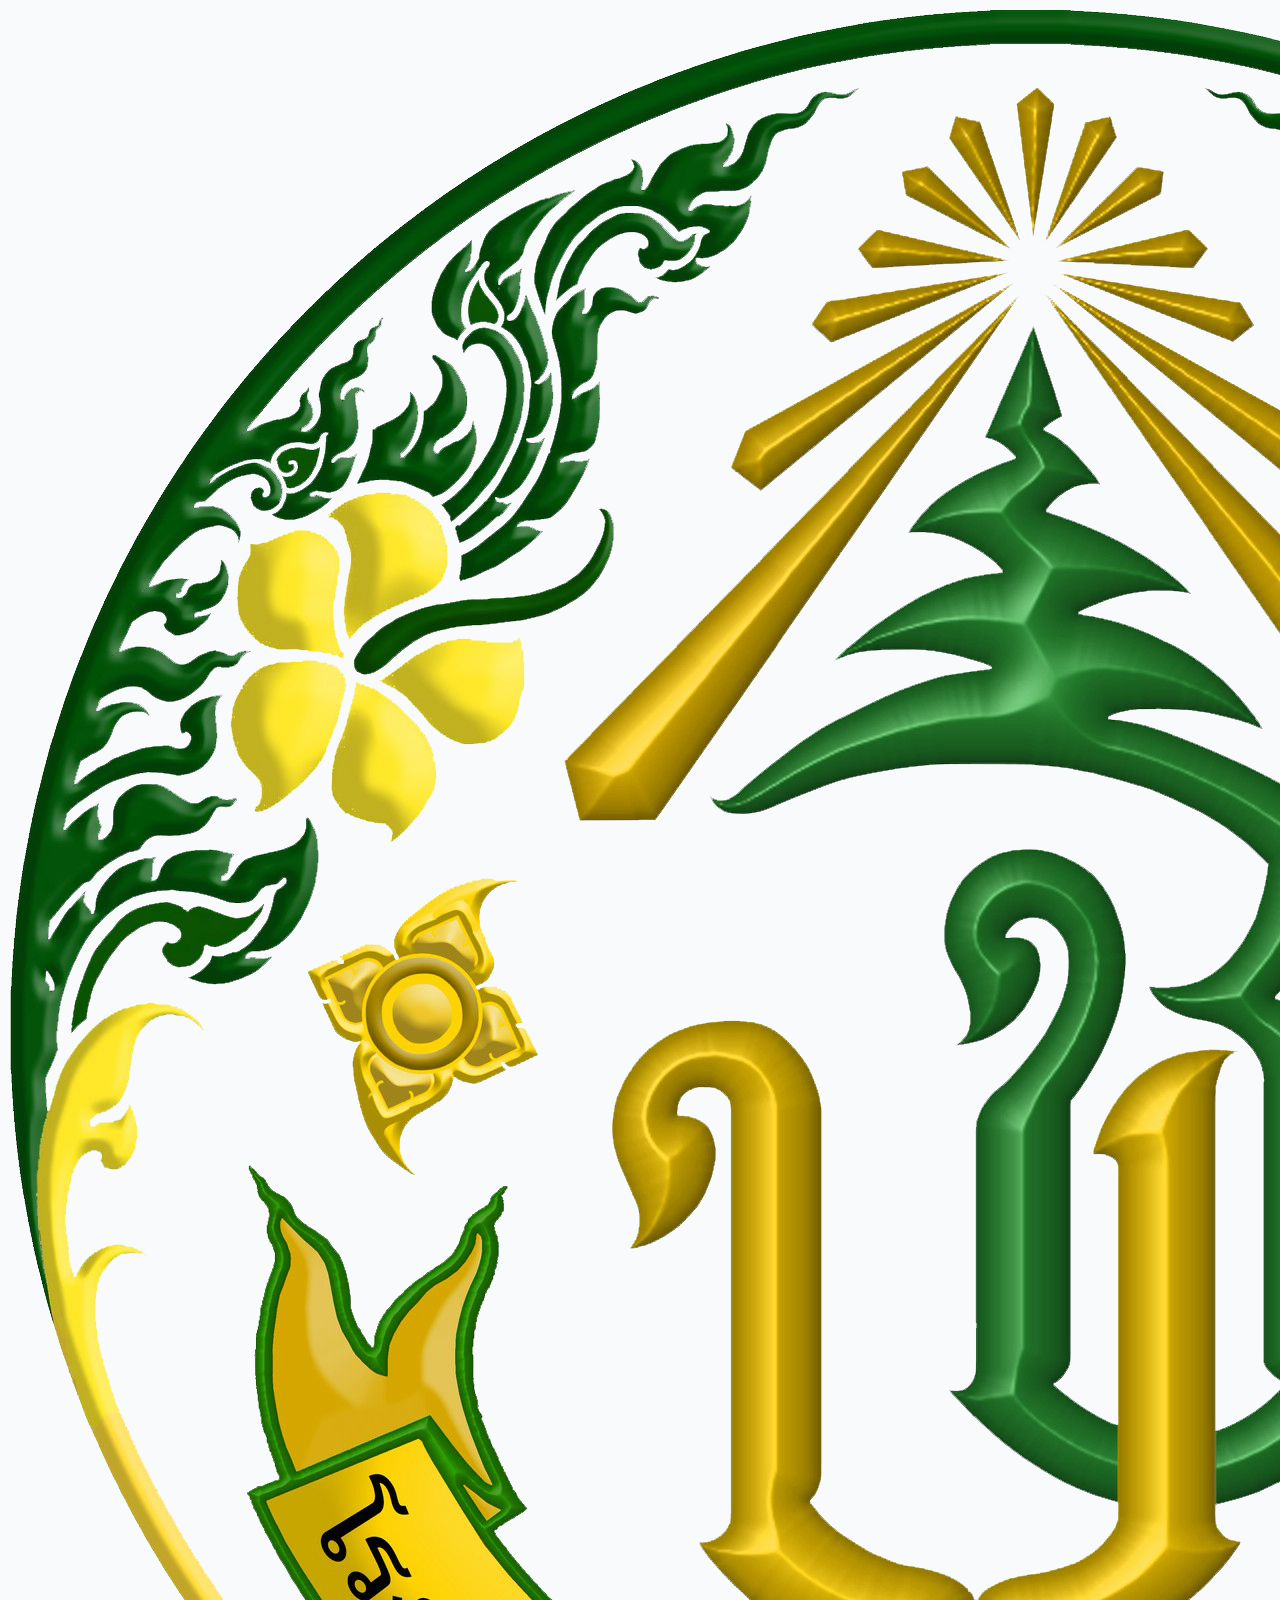
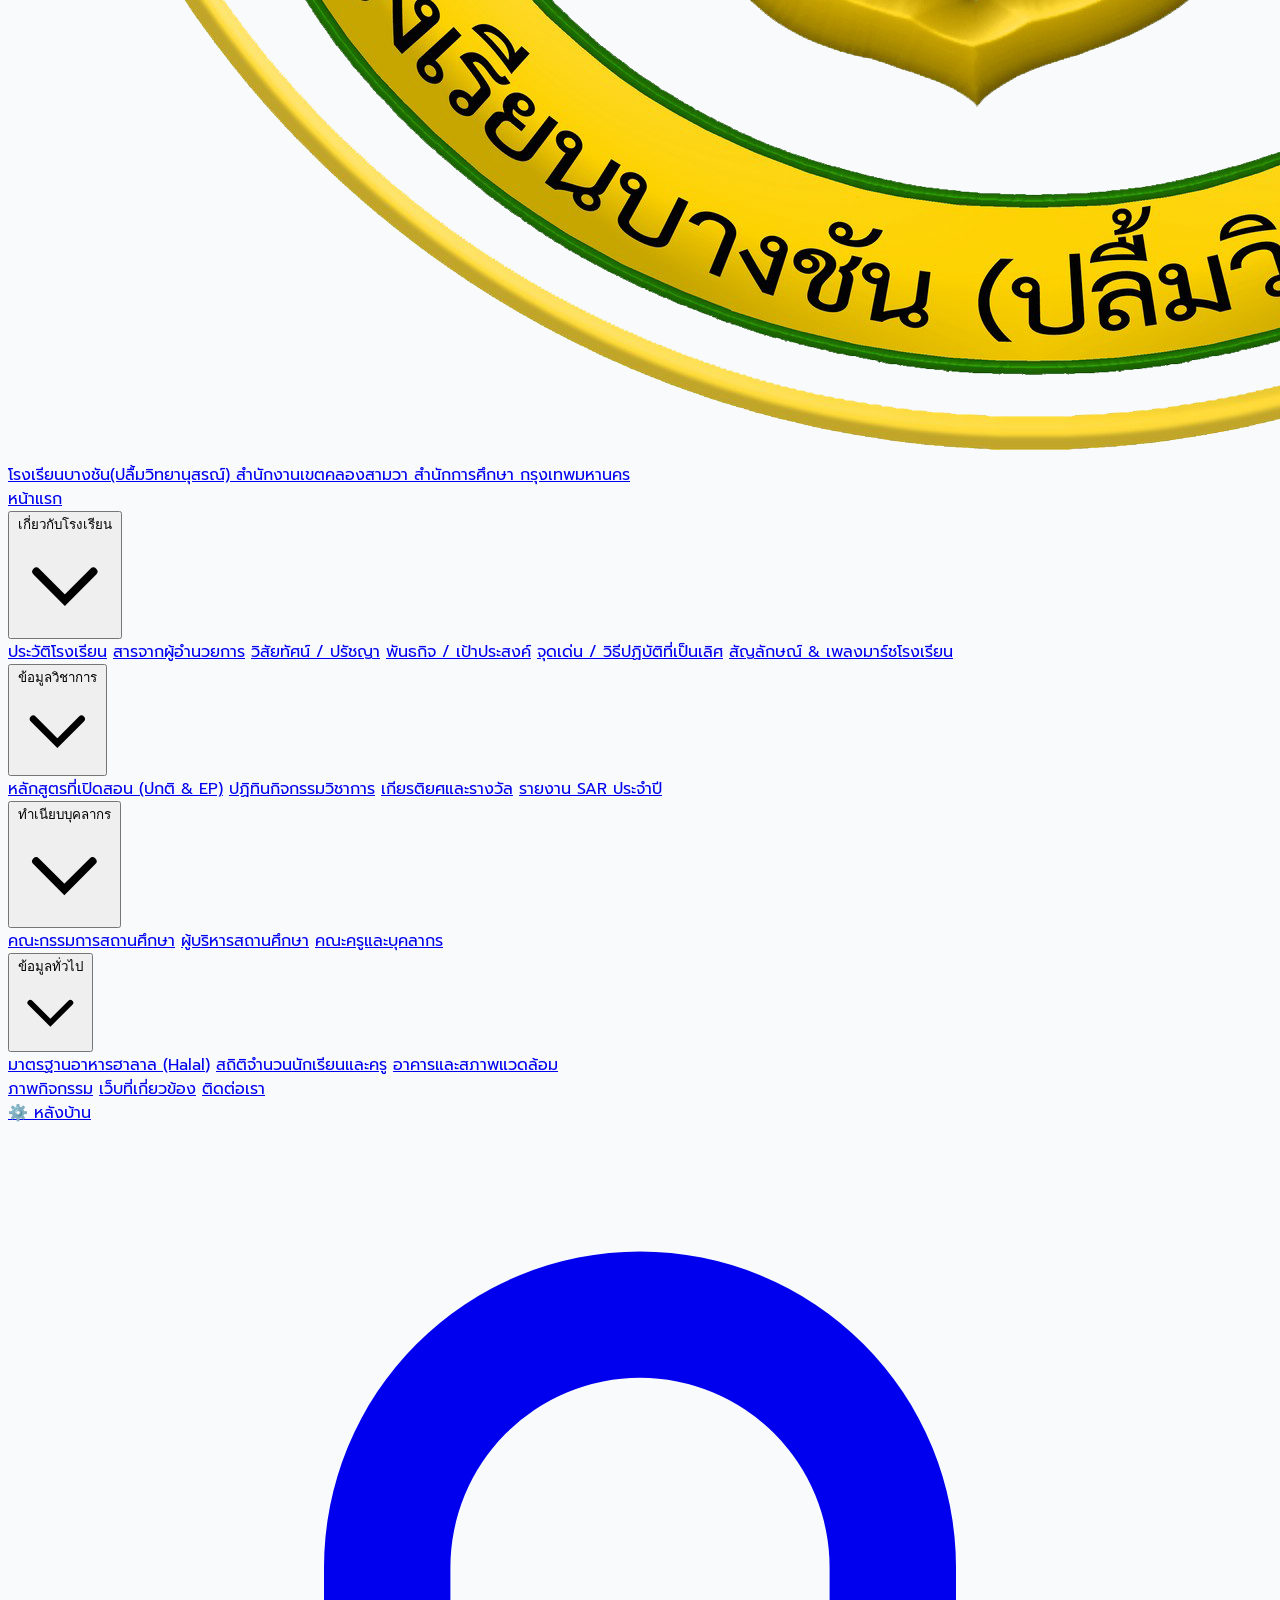
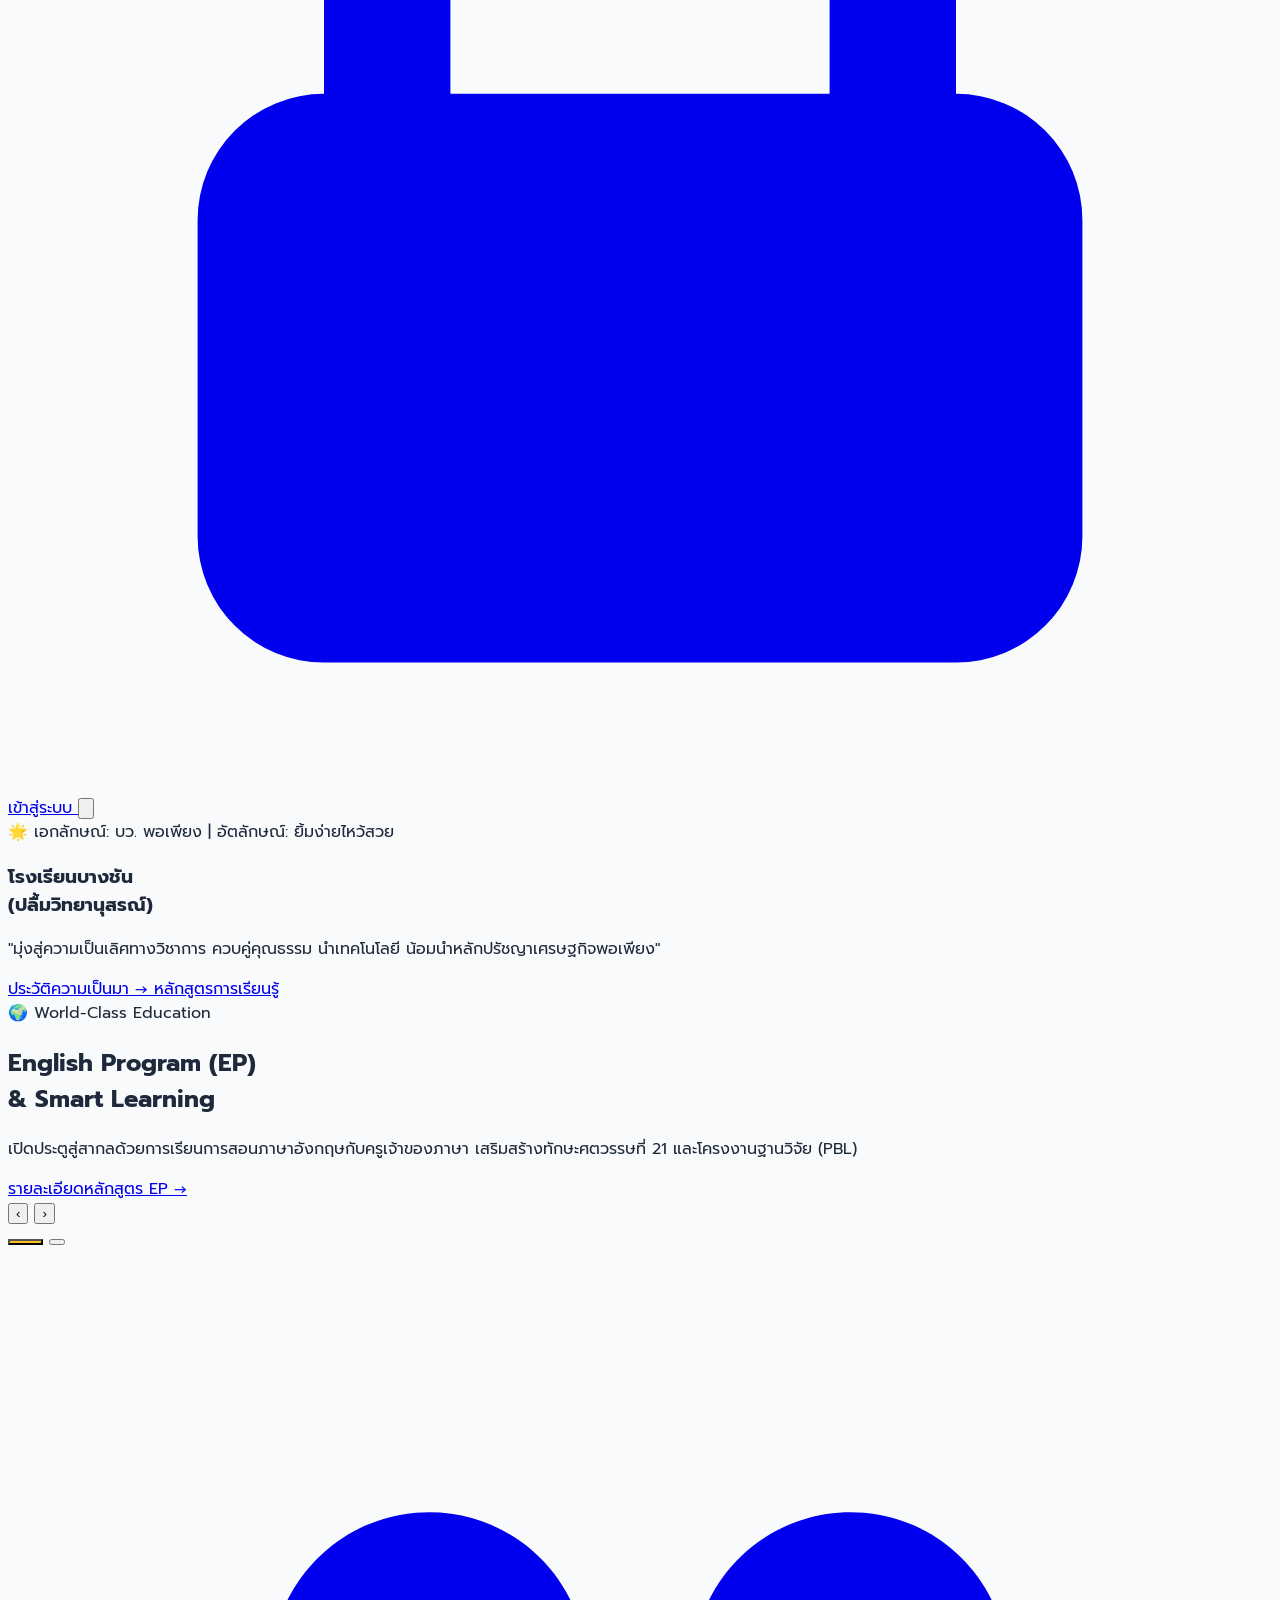
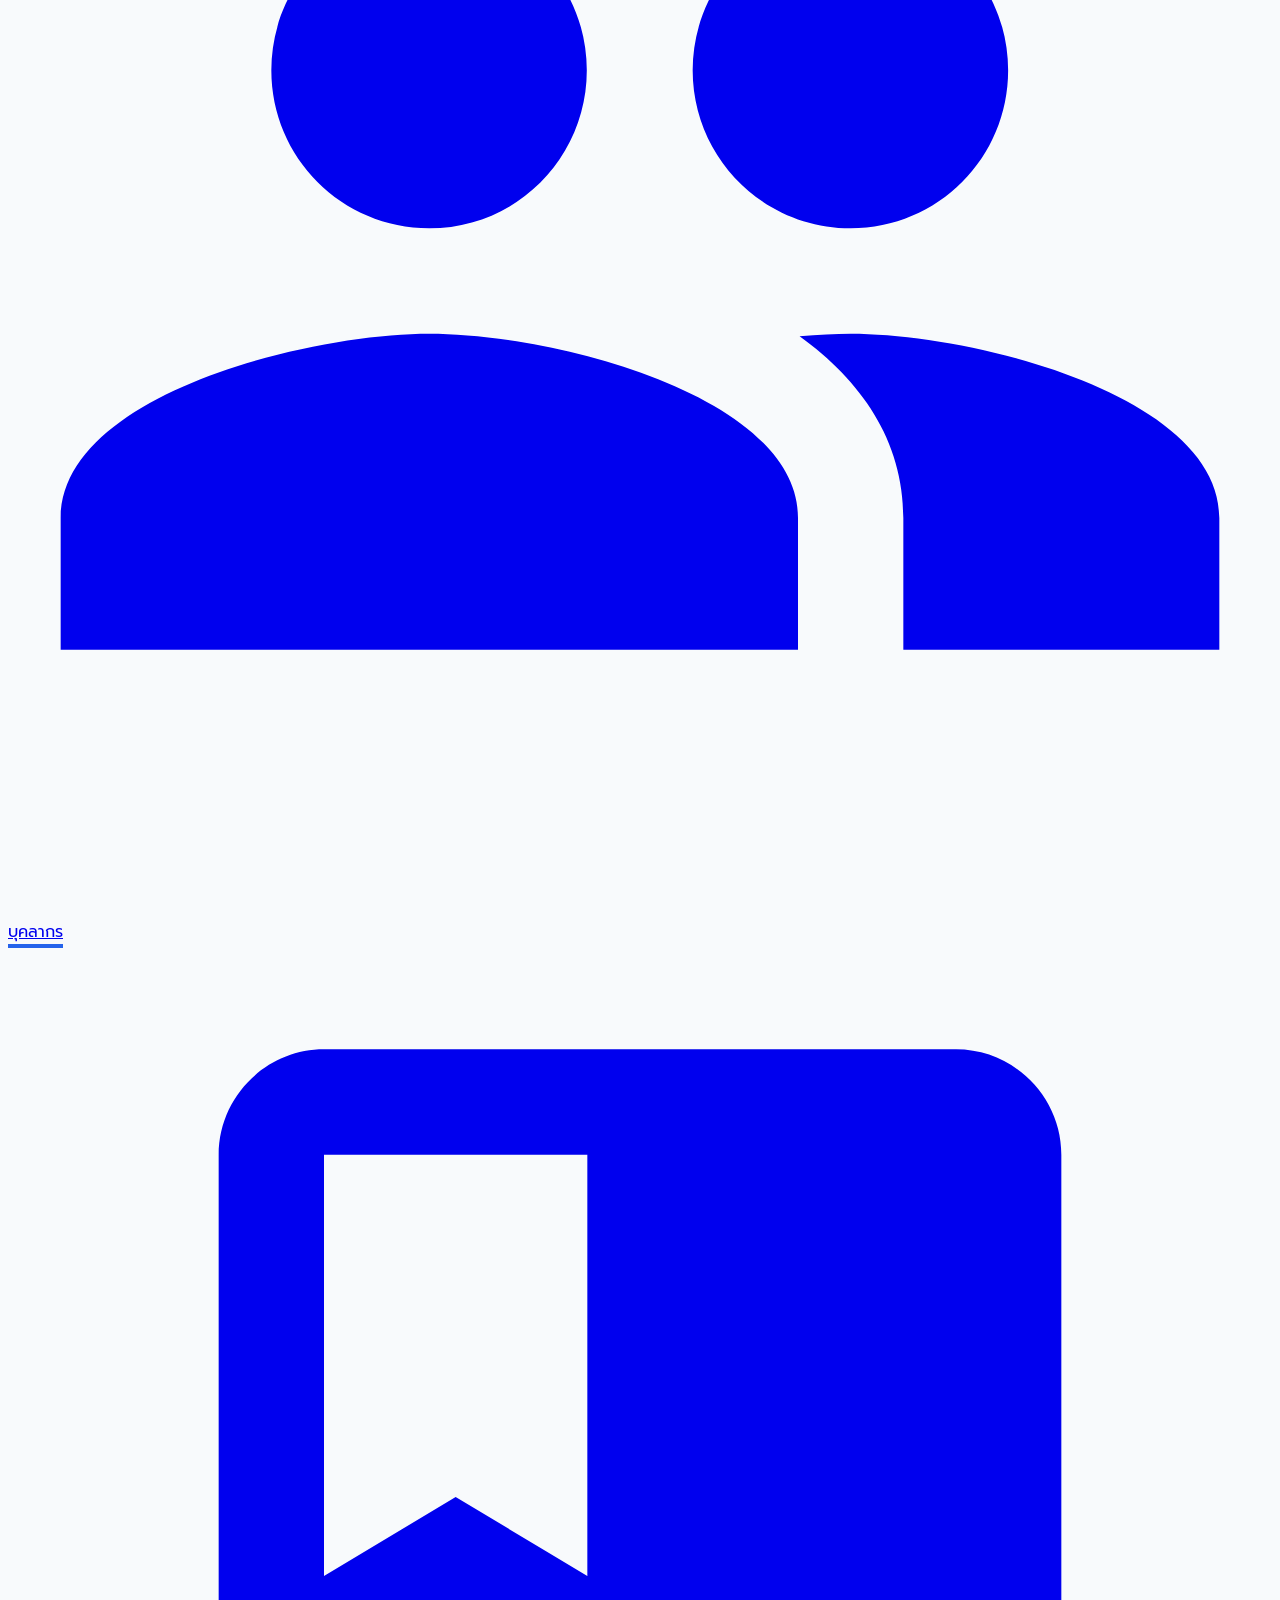
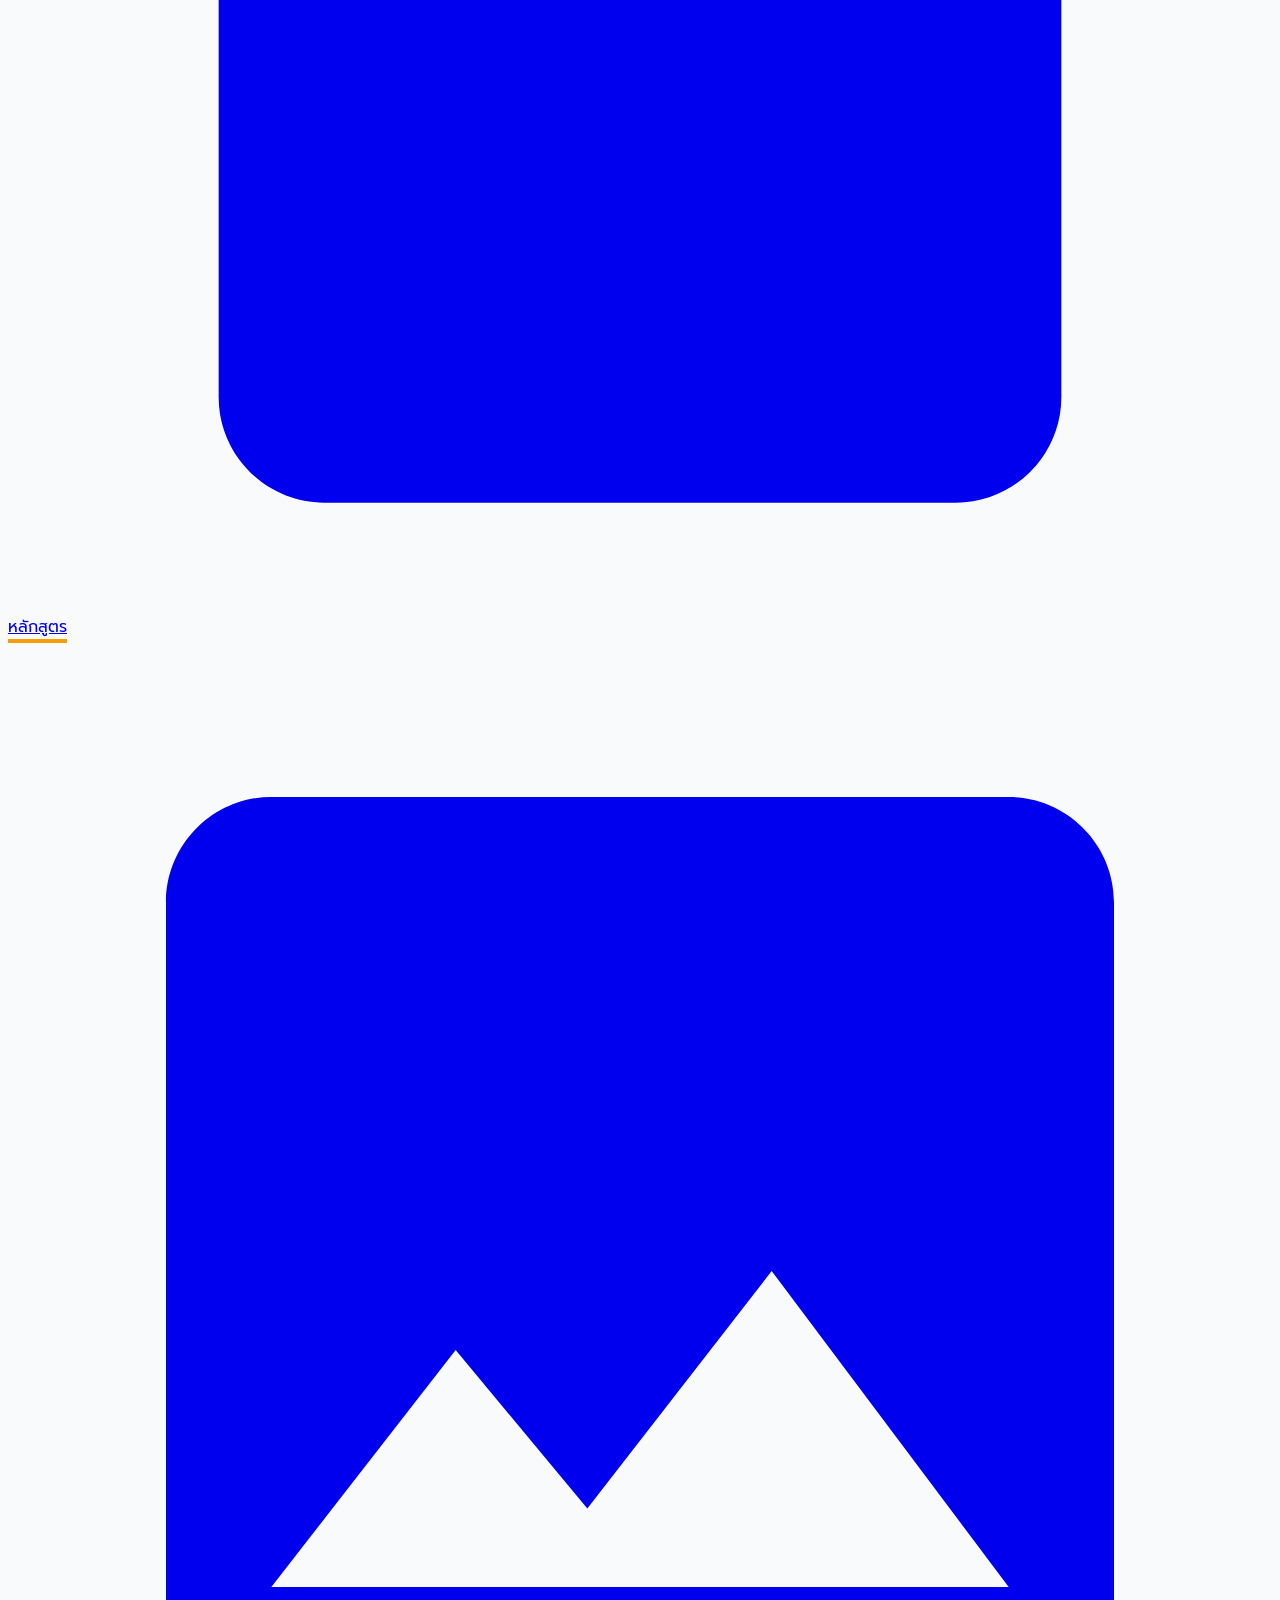
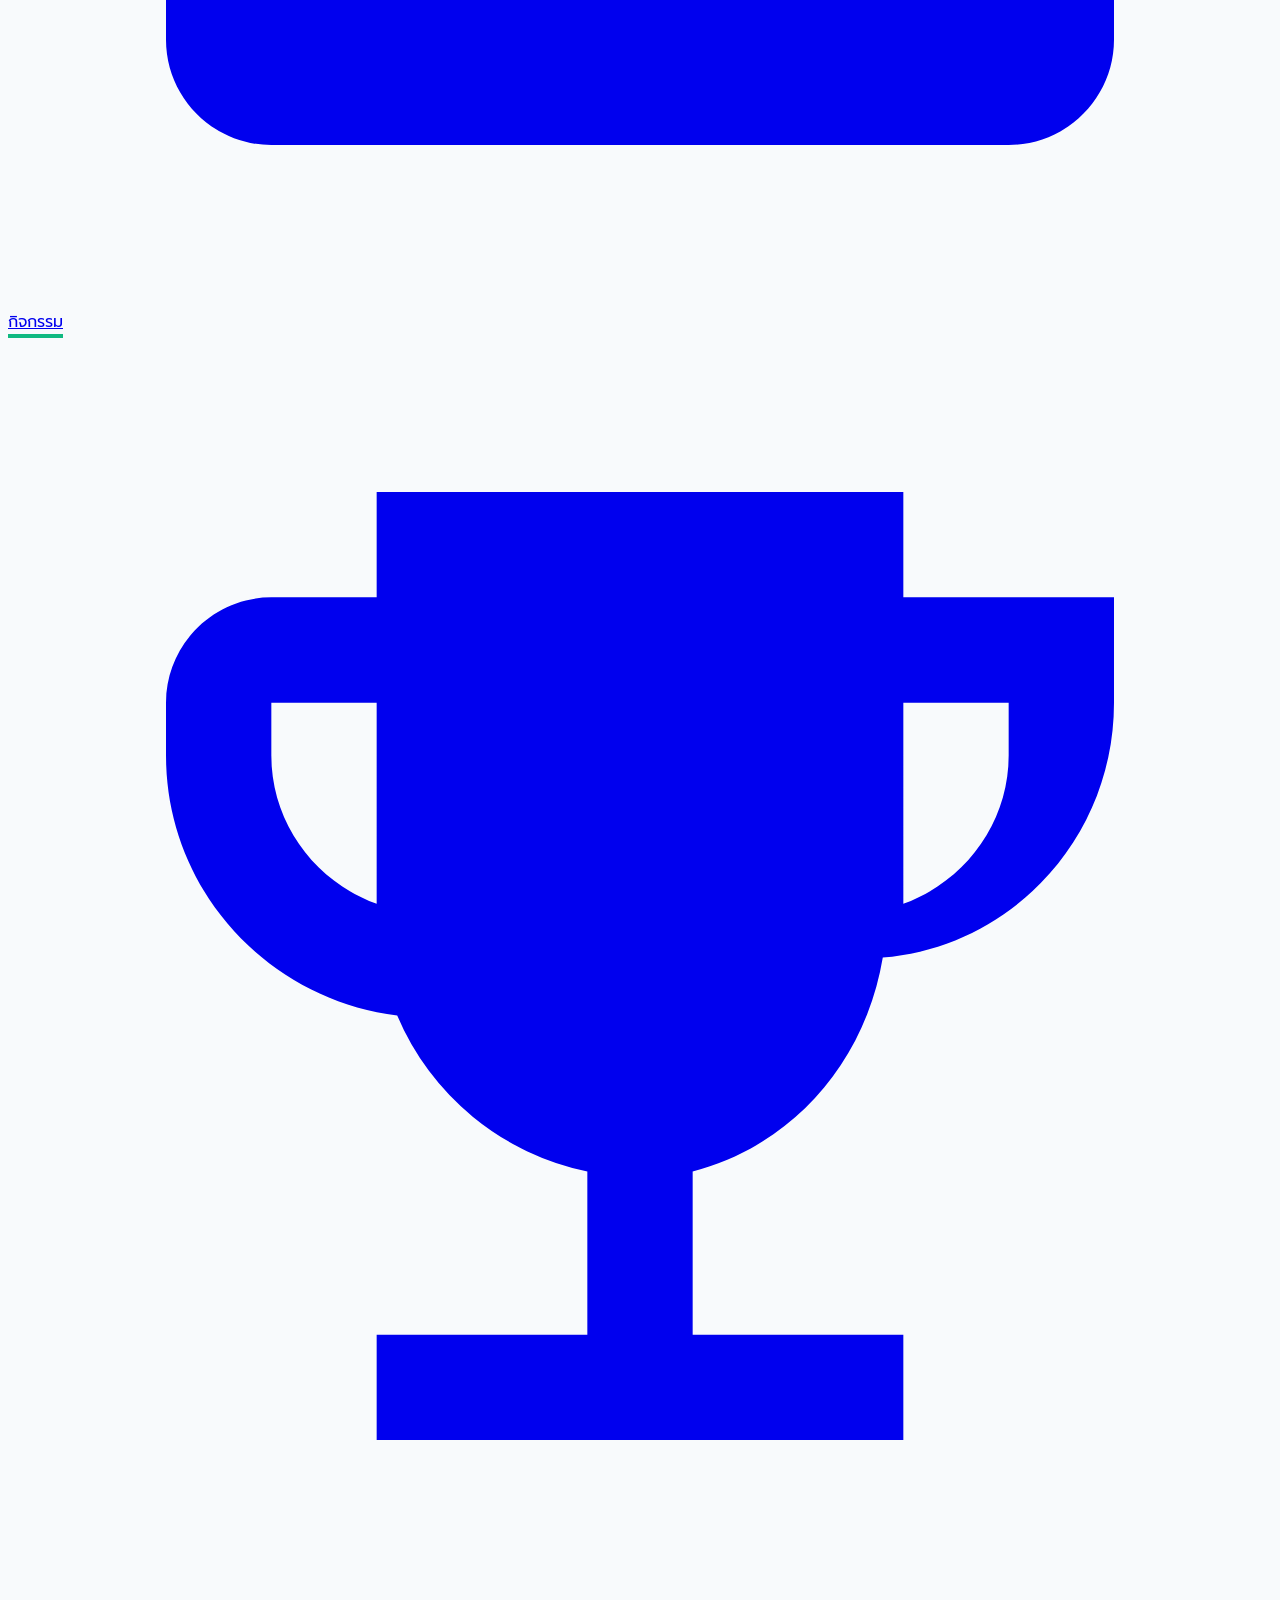
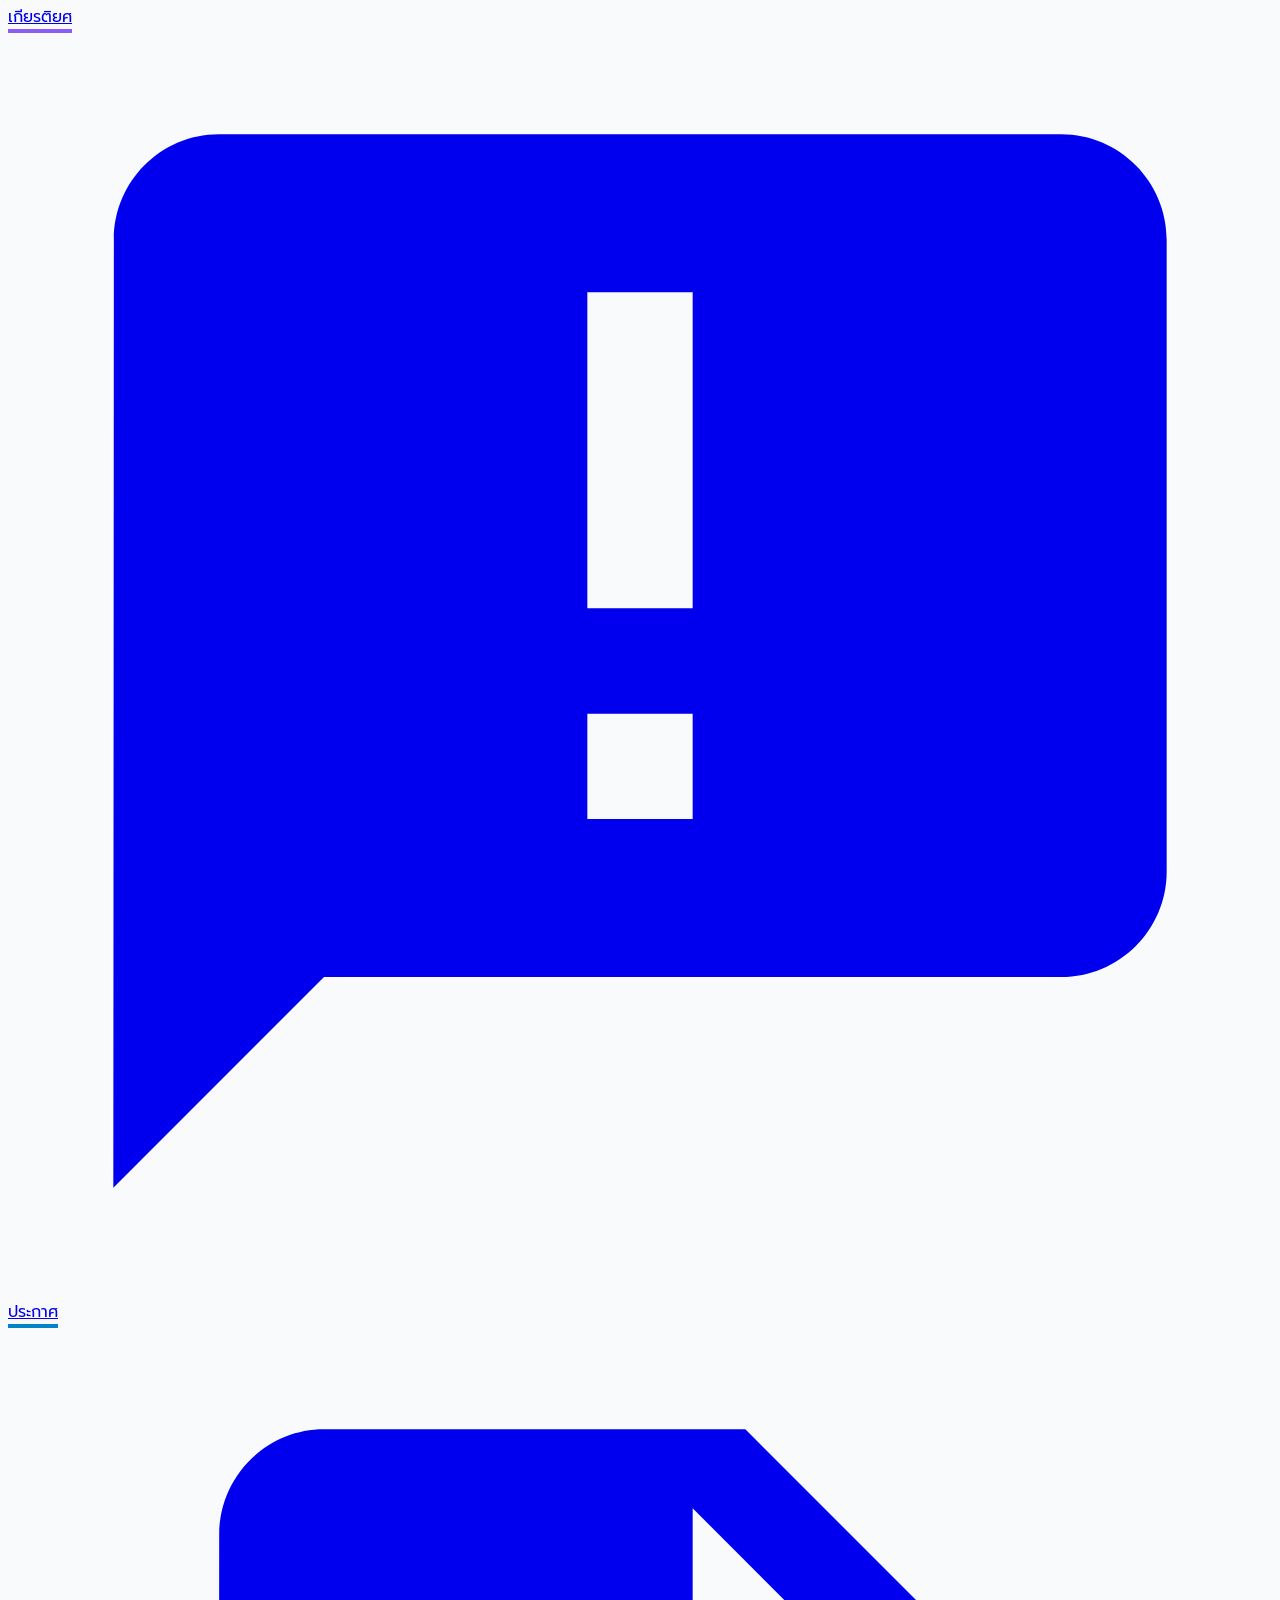
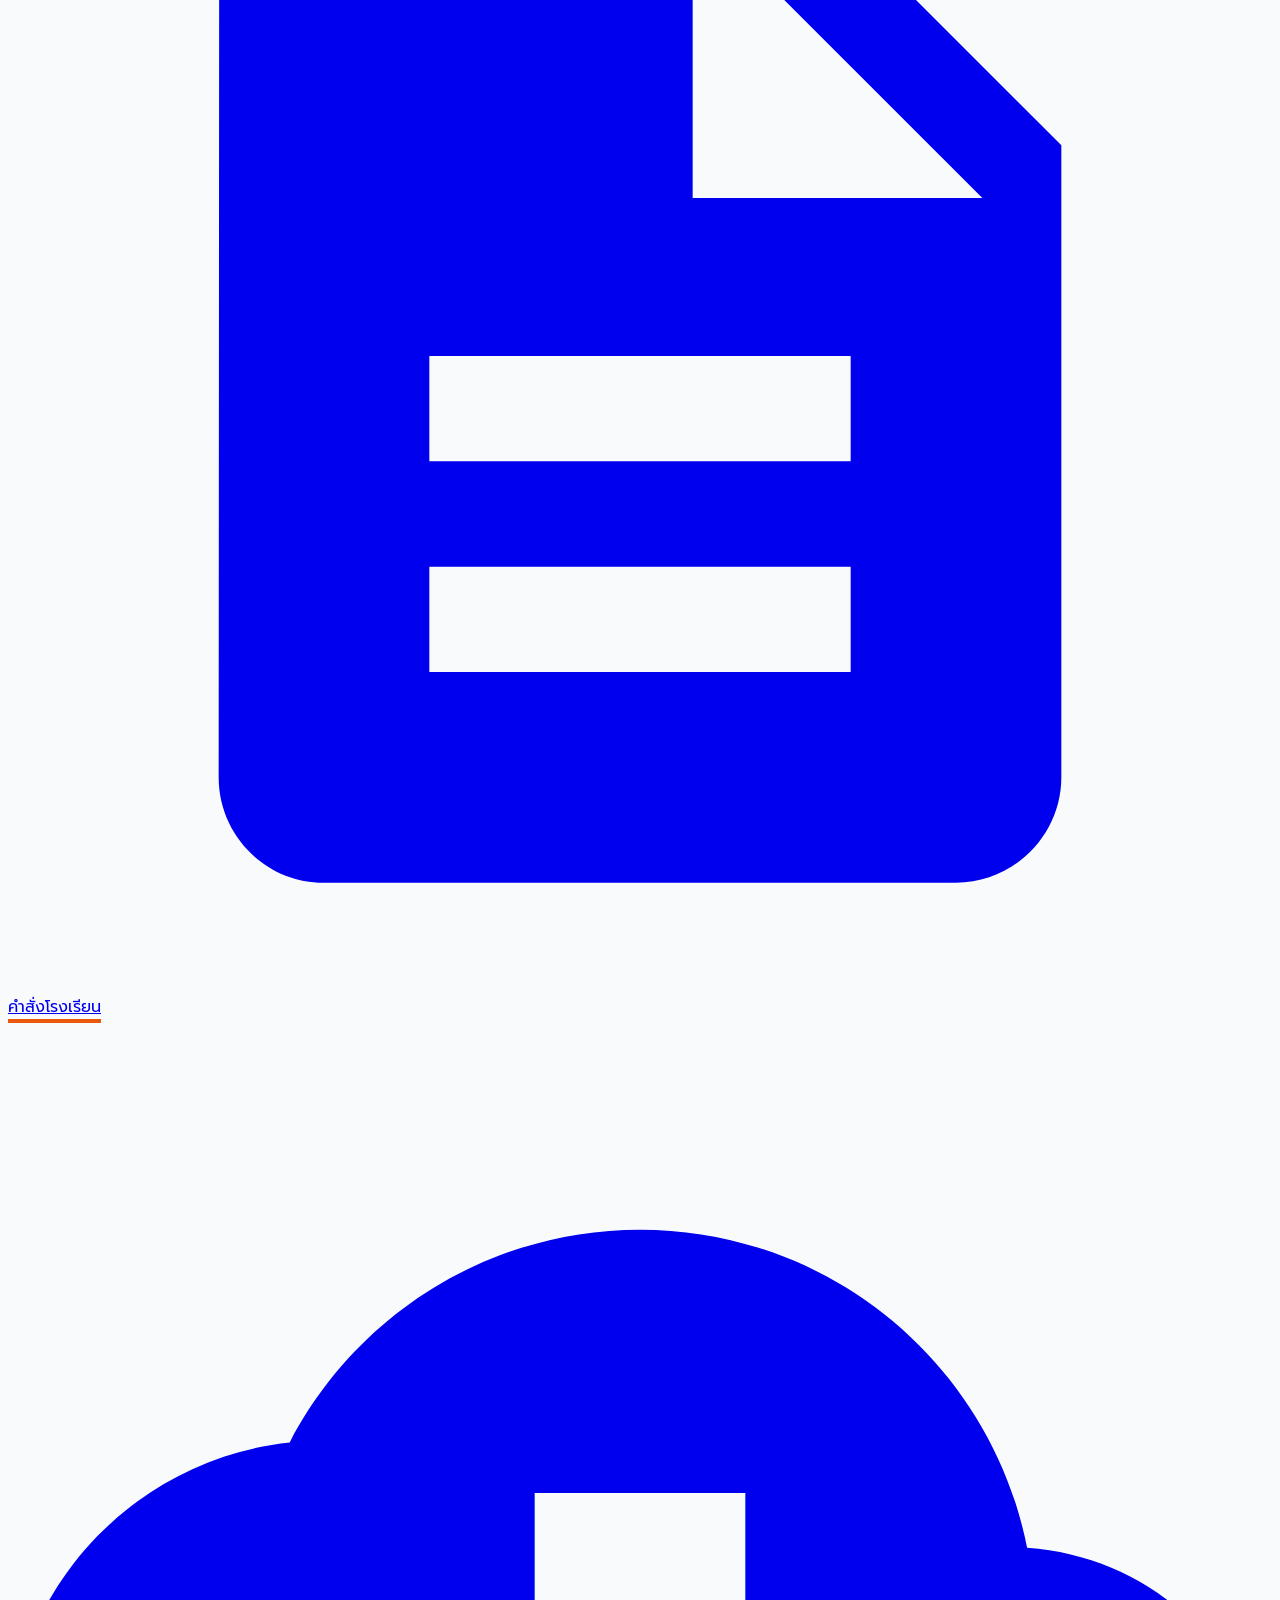
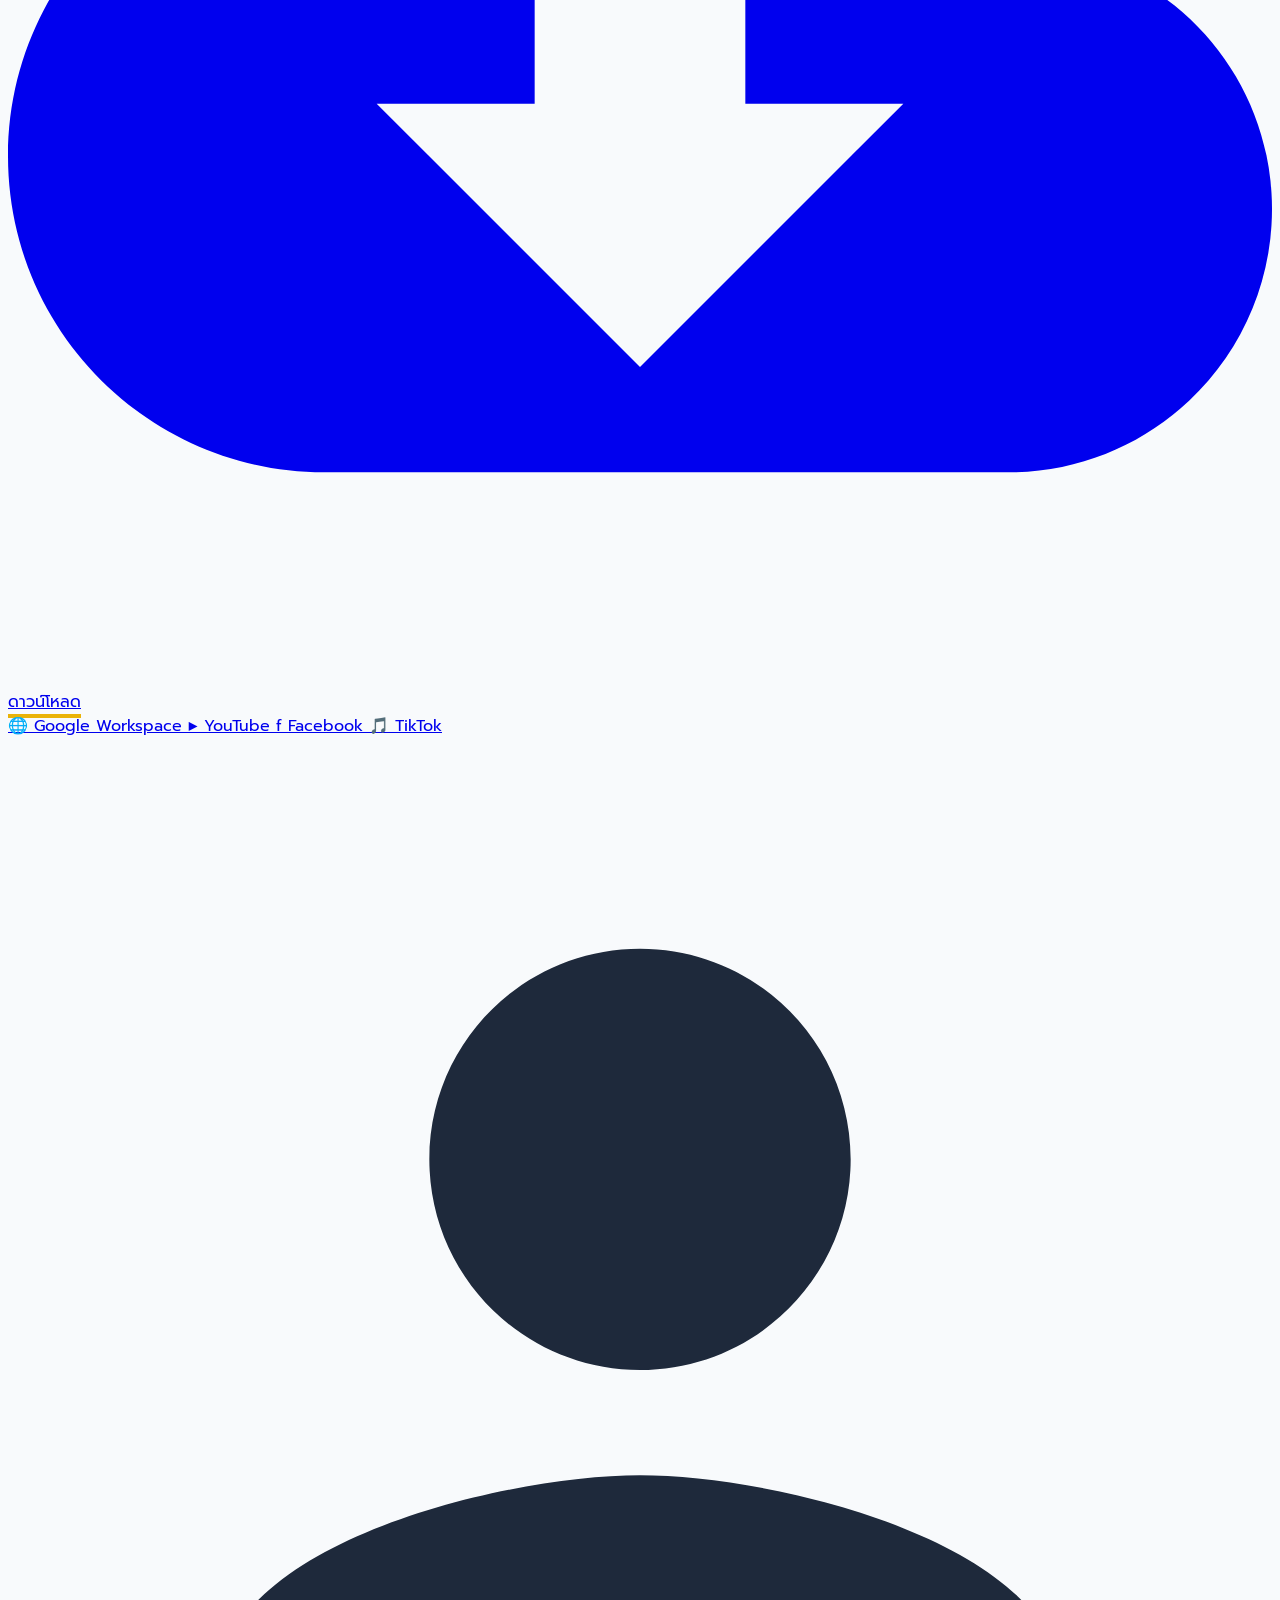
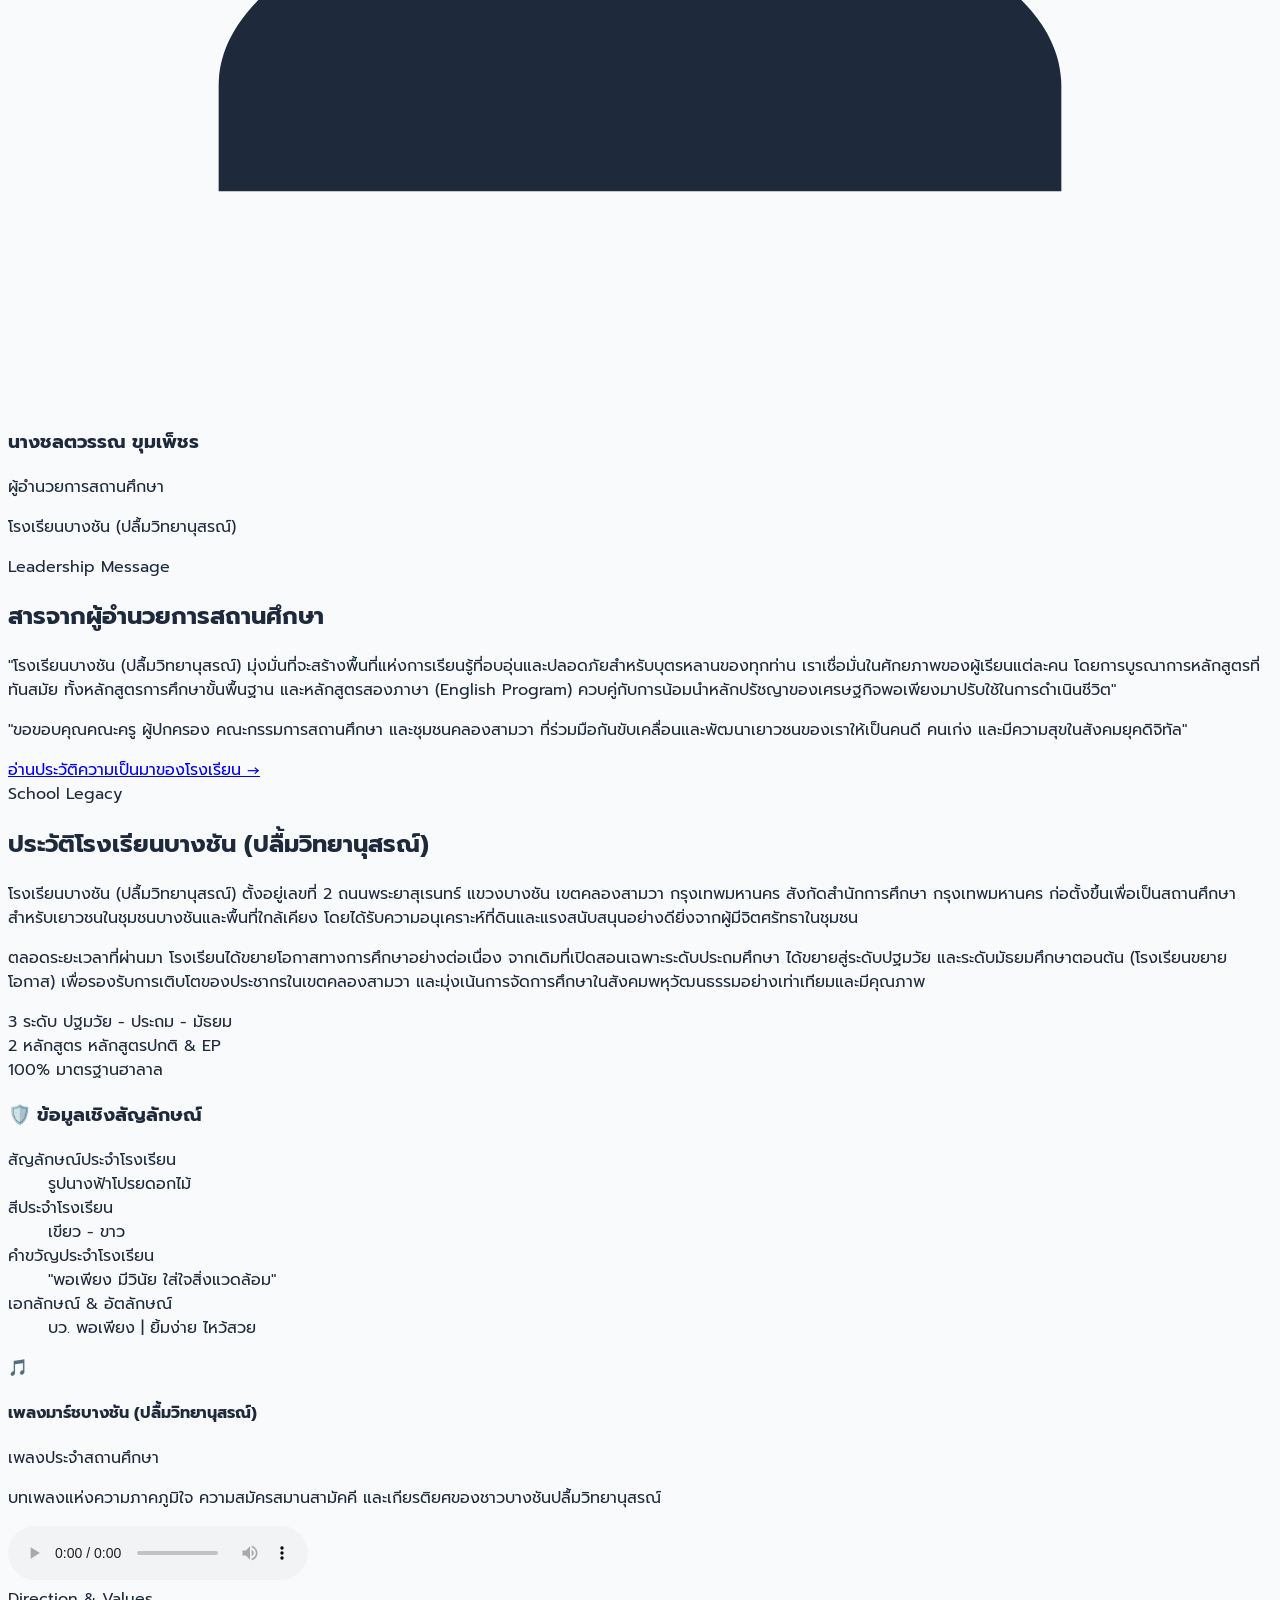
==== index.html @ 086ab9ce "ทดสอบอันใหม่ครับ" ====
<!DOCTYPE html>
<html lang="th">
<head>
  <meta charset="UTF-8">
  <meta name="viewport" content="width=device-width, initial-scale=1.0">
  <title>โรงเรียนบางชัน (ปลื้มวิทยานุสรณ์) | Bangchan School (Pluem Wittayanusorn)</title>
  <meta name="description" content="โรงเรียนบางชัน (ปลื้มวิทยานุสรณ์) สำนักงานเขตคลองสามวา สำนักการศึกษา กรุงเทพมหานคร มุ่งสู่ความเป็นเลิศทางวิชาการ ควบคู่คุณธรรม นำเทคโนโลยี">

  <!-- Tailwind CSS CDN -->
  <script src="https://cdn.tailwindcss.com"></script>
  <script>
    tailwind.config = {
      theme: {
        extend: {
          fontFamily: {
            sans: ['Prompt', 'sans-serif']
          },
          colors: {
            bcs: {
              green: '#15803d',
              'green-dark': '#14532d',
              'green-light': '#22c55e',
              yellow: '#f59e0b',
              gold: '#fbbf24',
              navy: '#1e3a8a',
              blue: '#0284c7'
            }
          }
        }
      }
    }
  </script>

  <!-- Google Fonts: Prompt -->
  <link rel="preconnect" href="https://fonts.googleapis.com">
  <link rel="preconnect" href="https://fonts.gstatic.com" crossorigin>
  <link href="https://fonts.googleapis.com/css2?family=Prompt:wght@300;400;500;600;700&display=swap" rel="stylesheet">
  <link rel="stylesheet" href="css/style.css">
</head>
<body class="bg-slate-50 text-slate-800 antialiased min-h-screen font-sans leading-relaxed selection:bg-amber-400 selection:text-green-950">

  <!-- ============================================================== -->
  <!-- MAIN NAVIGATION (แถบนำทางดีไซน์ Modern Blue Header สะอาดตา) -->
  <!-- ============================================================== -->
  <header class="sticky top-0 z-40 bg-blue-900 text-white shadow-lg backdrop-blur-md bg-opacity-95 border-b border-blue-800/80">
    <div class="mx-auto max-w-[1536px] px-4 sm:px-8">
      <div class="flex items-center justify-between h-20">
        
        <!-- School Brand -->
        <a href="index.html" class="flex items-center shrink-0 group gap-3">
          <img src="assets/logo.png" alt="ตราสัญลักษณ์โรงเรียนบางชัน" class="h-12 w-auto object-contain filter drop-shadow group-hover:scale-105 transition-transform">
          <div class="leading-tight">
            <span class="block font-bold text-base sm:text-lg text-white group-hover:text-amber-300 transition-colors">โรงเรียนบางชัน(ปลื้มวิทยานุสรณ์)</span>
            <span class="block text-xs text-blue-200 font-light">สำนักงานเขตคลองสามวา สำนักการศึกษา กรุงเทพมหานคร</span>
          </div>
        </a>

        <!-- Desktop Navigation Items -->
        <nav class="hidden xl:flex items-center gap-1 text-sm font-medium text-blue-100">
          
          <a href="#home" class="px-3.5 py-2 rounded-xl hover:bg-blue-800 hover:text-white transition">หน้าแรก</a>

          <!-- Dropdown: เกี่ยวกับโรงเรียน -->
          <div class="relative">
            <button data-dropdown-toggle="nav-about" class="flex items-center gap-1.5 px-3.5 py-2 rounded-xl hover:bg-blue-800 hover:text-white transition">
              <span>เกี่ยวกับโรงเรียน</span>
              <svg class="w-4 h-4 opacity-70" fill="none" stroke="currentColor" viewBox="0 0 24 24"><path stroke-linecap="round" stroke-width="2" d="M19 9l-7 7-7-7"/></svg>
            </button>
            <div id="nav-about" class="nav-dropdown-menu hidden absolute left-0 mt-2 w-64 rounded-2xl bg-white text-slate-800 shadow-2xl py-2 border border-slate-100 z-50">
              <a href="#history" class="block px-4 py-2.5 text-sm hover:bg-blue-50 hover:text-blue-900 transition">ประวัติโรงเรียน</a>
              <a href="#director" class="block px-4 py-2.5 text-sm hover:bg-blue-50 hover:text-blue-900 transition">สารจากผู้อำนวยการ</a>
              <a href="#vision" class="block px-4 py-2.5 text-sm hover:bg-blue-50 hover:text-blue-900 transition">วิสัยทัศน์ / ปรัชญา</a>
              <a href="#vision" class="block px-4 py-2.5 text-sm hover:bg-blue-50 hover:text-blue-900 transition">พันธกิจ / เป้าประสงค์</a>
              <a href="#vision" class="block px-4 py-2.5 text-sm hover:bg-blue-50 hover:text-blue-900 transition">จุดเด่น / วิธีปฏิบัติที่เป็นเลิศ</a>
              <a href="#anthem" class="block px-4 py-2.5 text-sm hover:bg-blue-50 hover:text-blue-900 transition">สัญลักษณ์ & เพลงมาร์ชโรงเรียน</a>
            </div>
          </div>

          <!-- Dropdown: ข้อมูลวิชาการ -->
          <div class="relative">
            <button data-dropdown-toggle="nav-academic" class="flex items-center gap-1.5 px-3.5 py-2 rounded-xl hover:bg-blue-800 hover:text-white transition">
              <span>ข้อมูลวิชาการ</span>
              <svg class="w-4 h-4 opacity-70" fill="none" stroke="currentColor" viewBox="0 0 24 24"><path stroke-linecap="round" stroke-width="2" d="M19 9l-7 7-7-7"/></svg>
            </button>
            <div id="nav-academic" class="nav-dropdown-menu hidden absolute left-0 mt-2 w-64 rounded-2xl bg-white text-slate-800 shadow-2xl py-2 border border-slate-100 z-50">
              <a href="#curriculum" class="block px-4 py-2.5 text-sm hover:bg-blue-50 hover:text-blue-900 transition">หลักสูตรที่เปิดสอน (ปกติ & EP)</a>
              <a href="#calendar" class="block px-4 py-2.5 text-sm hover:bg-blue-50 hover:text-blue-900 transition">ปฏิทินกิจกรรมวิชาการ</a>
              <a href="#awards" class="block px-4 py-2.5 text-sm hover:bg-blue-50 hover:text-blue-900 transition">เกียรติยศและรางวัล</a>
              <a href="#sar" class="block px-4 py-2.5 text-sm hover:bg-blue-50 hover:text-blue-900 transition">รายงาน SAR ประจำปี</a>
            </div>
          </div>

          <!-- Dropdown: ทำเนียบบุคลากร -->
          <div class="relative">
            <button data-dropdown-toggle="nav-staff" class="flex items-center gap-1.5 px-3.5 py-2 rounded-xl hover:bg-blue-800 hover:text-white transition">
              <span>ทำเนียบบุคลากร</span>
              <svg class="w-4 h-4 opacity-70" fill="none" stroke="currentColor" viewBox="0 0 24 24"><path stroke-linecap="round" stroke-width="2" d="M19 9l-7 7-7-7"/></svg>
            </button>
            <div id="nav-staff" class="nav-dropdown-menu hidden absolute left-0 mt-2 w-64 rounded-2xl bg-white text-slate-800 shadow-2xl py-2 border border-slate-100 z-50">
              <a href="#staff-section" class="block px-4 py-2.5 text-sm hover:bg-blue-50 hover:text-blue-900 transition">คณะกรรมการสถานศึกษา</a>
              <a href="#staff-section" class="block px-4 py-2.5 text-sm hover:bg-blue-50 hover:text-blue-900 transition">ผู้บริหารสถานศึกษา</a>
              <a href="#staff-section" class="block px-4 py-2.5 text-sm hover:bg-blue-50 hover:text-blue-900 transition">คณะครูและบุคลากร</a>
            </div>
          </div>

          <!-- Dropdown: ข้อมูลทั่วไป -->
          <div class="relative">
            <button data-dropdown-toggle="nav-general" class="flex items-center gap-1.5 px-3.5 py-2 rounded-xl hover:bg-blue-800 hover:text-white transition">
              <span>ข้อมูลทั่วไป</span>
              <svg class="w-4 h-4 opacity-70" fill="none" stroke="currentColor" viewBox="0 0 24 24"><path stroke-linecap="round" stroke-width="2" d="M19 9l-7 7-7-7"/></svg>
            </button>
            <div id="nav-general" class="nav-dropdown-menu hidden absolute left-0 mt-2 w-64 rounded-2xl bg-white text-slate-800 shadow-2xl py-2 border border-slate-100 z-50">
              <a href="#services" class="block px-4 py-2.5 text-sm hover:bg-blue-50 hover:text-blue-900 transition">มาตรฐานอาหารฮาลาล (Halal)</a>
              <a href="#stats" class="block px-4 py-2.5 text-sm hover:bg-blue-50 hover:text-blue-900 transition">สถิติจำนวนนักเรียนและครู</a>
              <a href="#facilities" class="block px-4 py-2.5 text-sm hover:bg-blue-50 hover:text-blue-900 transition">อาคารและสภาพแวดล้อม</a>
            </div>
          </div>

          <a href="#gallery" class="px-3.5 py-2 rounded-xl hover:bg-blue-800 hover:text-white transition">ภาพกิจกรรม</a>
          <a href="#links" class="px-3.5 py-2 rounded-xl hover:bg-blue-800 hover:text-white transition">เว็บที่เกี่ยวข้อง</a>
          <a href="#contact" class="px-3.5 py-2 rounded-xl hover:bg-blue-800 hover:text-white transition">ติดต่อเรา</a>
        </nav>

        <!-- Right Side: User Email Badge & Login Button -->
        <div class="flex items-center gap-3">
          <span id="nav-user-email" class="hidden max-w-[14rem] truncate rounded-full bg-blue-800 text-amber-300 px-3.5 py-1.5 text-xs font-medium border border-blue-700"></span>
          
          <a href="pages/admin-panel.html" id="nav-admin-link" class="hidden inline-flex items-center gap-1.5 rounded-xl bg-green-700 hover:bg-green-600 text-white px-4 py-2 text-xs font-medium shadow transition">
            <span>⚙️ หลังบ้าน</span>
          </a>

          <a href="login.html" data-login-link="button" class="inline-flex items-center gap-2 rounded-xl bg-amber-500 hover:bg-amber-400 text-slate-950 px-5 py-2.5 text-sm font-semibold shadow-md hover:shadow-lg hover:-translate-y-0.5 transition-all duration-300">
            <svg class="w-4 h-4" fill="currentColor" viewBox="0 0 20 20"><path fill-rule="evenodd" d="M5 9V7a5 5 0 0110 0v2a2 2 0 012 2v5a2 2 0 01-2 2H5a2 2 0 01-2-2v-5a2 2 0 012-2zm8-2v2H7V7a3 3 0 016 0z" clip-rule="evenodd"/></svg>
            <span>เข้าสู่ระบบ</span>
          </a>

          <!-- Mobile Toggle -->
          <button id="menu-toggle" aria-expanded="false" aria-label="เปิดเมนูมือถือ" class="xl:hidden grid place-items-center w-10 h-10 rounded-xl bg-blue-800 text-white hover:bg-blue-700 transition">
            <svg class="w-6 h-6" fill="none" stroke="currentColor" stroke-width="2" viewBox="0 0 24 24"><path stroke-linecap="round" d="M4 7h16M4 12h16M4 17h16"/></svg>
          </button>
        </div>
      </div>

      <!-- Mobile Dropdown Menu -->
      <div id="mobile-menu" class="mobile-menu xl:hidden bg-blue-950/95 rounded-2xl mb-4 px-4 text-sm font-medium shadow-inner">
        <div class="flex flex-col gap-1 py-4 text-blue-100">
          <a href="#home" class="px-3 py-2.5 rounded-lg hover:bg-blue-800">หน้าแรก</a>
          <a href="#history" class="px-3 py-2.5 rounded-lg hover:bg-blue-800">เกี่ยวกับโรงเรียน & ประวัติ</a>
          <a href="#director" class="px-3 py-2.5 rounded-lg hover:bg-blue-800">สารจากผู้อำนวยการ</a>
          <a href="#curriculum" class="px-3 py-2.5 rounded-lg hover:bg-blue-800">ข้อมูลวิชาการ & หลักสูตร</a>
          <a href="#staff-section" class="px-3 py-2.5 rounded-lg hover:bg-blue-800">ทำเนียบบุคลากร</a>
          <a href="#gallery" class="px-3 py-2.5 rounded-lg hover:bg-blue-800">ภาพกิจกรรม</a>
          <a href="#contact" class="px-3 py-2.5 rounded-lg hover:bg-blue-800">ติดต่อเรา</a>
          <a href="login.html" data-login-link="button" class="mt-2 text-center bg-amber-500 text-slate-950 font-semibold py-2.5 rounded-xl">เข้าสู่ระบบ</a>
        </div>
      </div>

    </div>
  </header>

  <!-- ============================================================== -->
  <!-- 3. HERO SECTION WITH MODERN CAROUSEL (แบนเนอร์ภาพสไลด์อัตโนมัติ) -->
  <!-- ============================================================== -->
  <section id="home" class="relative overflow-hidden bg-slate-900">
    <div id="hero-carousel" class="relative overflow-hidden">
      <div class="carousel-track flex">
        
        <!-- Slide 1: อัตลักษณ์ & ความเป็นเลิศ -->
        <article class="carousel-slide relative min-w-full min-h-[460px] sm:min-h-[560px] lg:min-h-[620px] overflow-hidden bg-gradient-to-br from-green-800 via-green-900 to-blue-950 p-8 sm:p-20 flex flex-col justify-end text-white">
          <div class="mx-auto max-w-[1536px] w-full">
            <span class="inline-flex items-center gap-2 px-3.5 py-1 rounded-full bg-amber-400 text-green-950 text-xs sm:text-sm font-semibold uppercase tracking-wider mb-4 shadow-sm">
              <span>🌟</span> เอกลักษณ์: บว. พอเพียง | อัตลักษณ์: ยิ้มง่ายไหว้สวย
            </span>
            <h1 class="text-4xl sm:text-6xl lg:text-7xl font-bold leading-tight tracking-tight">
              โรงเรียนบางชัน<br><span class="text-amber-400 font-extrabold">(ปลื้มวิทยานุสรณ์)</span>
            </h1>
            <p class="mt-4 max-w-2xl text-base sm:text-lg text-green-100 font-light leading-relaxed">
              "มุ่งสู่ความเป็นเลิศทางวิชาการ ควบคู่คุณธรรม นำเทคโนโลยี น้อมนำหลักปรัชญาเศรษฐกิจพอเพียง"
            </p>
            <div class="mt-8 flex flex-wrap gap-4">
              <a href="#history" class="rounded-full bg-amber-500 hover:bg-amber-400 text-slate-950 px-6 py-3 text-sm font-semibold shadow-lg hover:-translate-y-0.5 transition">
                ประวัติความเป็นมา →
              </a>
              <a href="#curriculum" class="rounded-full bg-white/20 hover:bg-white/30 text-white backdrop-blur-md px-6 py-3 text-sm font-medium transition">
                หลักสูตรการเรียนรู้
              </a>
            </div>
          </div>
        </article>

        <!-- Slide 2: English Program (EP) -->
        <article class="carousel-slide relative min-w-full min-h-[460px] sm:min-h-[560px] lg:min-h-[620px] overflow-hidden bg-gradient-to-br from-blue-800 via-indigo-900 to-slate-950 p-8 sm:p-20 flex flex-col justify-end text-white">
          <div class="mx-auto max-w-[1536px] w-full">
            <span class="inline-flex items-center gap-2 px-3.5 py-1 rounded-full bg-blue-300 text-blue-950 text-xs sm:text-sm font-semibold uppercase tracking-wider mb-4 shadow-sm">
              <span>🌍</span> World-Class Education
            </span>
            <h2 class="text-4xl sm:text-6xl lg:text-7xl font-bold leading-tight tracking-tight">
              English Program (EP)<br><span class="text-amber-300 font-extrabold">& Smart Learning</span>
            </h2>
            <p class="mt-4 max-w-2xl text-base sm:text-lg text-blue-100 font-light leading-relaxed">
              เปิดประตูสู่สากลด้วยการเรียนการสอนภาษาอังกฤษกับครูเจ้าของภาษา เสริมสร้างทักษะศตวรรษที่ 21 และโครงงานฐานวิจัย (PBL)
            </p>
            <div class="mt-8 flex flex-wrap gap-4">
              <a href="#curriculum" class="rounded-full bg-amber-500 hover:bg-amber-400 text-slate-950 px-6 py-3 text-sm font-semibold shadow-lg hover:-translate-y-0.5 transition">
                รายละเอียดหลักสูตร EP →
              </a>
            </div>
          </div>
        </article>

      </div>

      <!-- Carousel Nav Buttons -->
      <button data-carousel-prev aria-label="ก่อนหน้า" class="hidden sm:grid absolute left-6 top-1/2 -translate-y-1/2 place-items-center w-12 h-12 rounded-full bg-white/20 hover:bg-white/40 text-white text-2xl backdrop-blur transition">‹</button>
      <button data-carousel-next aria-label="ถัดไป" class="hidden sm:grid absolute right-6 top-1/2 -translate-y-1/2 place-items-center w-12 h-12 rounded-full bg-white/20 hover:bg-white/40 text-white text-2xl backdrop-blur transition">›</button>
      <div class="absolute bottom-6 left-0 right-0 flex justify-center gap-2.5">
        <button class="carousel-dot h-2.5 w-2.5 rounded-full bg-white/50" aria-label="สไลด์ 1"></button>
        <button class="carousel-dot h-2.5 w-2.5 rounded-full bg-white/50" aria-label="สไลด์ 2"></button>
      </div>
    </div>
  </section>

  <!-- ============================================================== -->
  <!-- 4. QUICK ACTION CARDS (7 การ์ดสีสันนุ่มนวล พร้อมเส้นขอบสีใต้การ์ด) -->
  <!-- ============================================================== -->
  <section class="relative -mt-10 sm:-mt-14 z-20 mx-auto max-w-[1536px] px-4 sm:px-8">
    <div class="grid grid-cols-2 sm:grid-cols-4 lg:grid-cols-7 gap-3 sm:gap-4">
      
      <!-- 1. บุคลากร (สีน้ำเงิน) -->
      <a href="#staff-section" class="group bg-white rounded-2xl p-5 text-center shadow-lg hover:shadow-xl hover:-translate-y-1.5 transition-all duration-300 card-border-blue flex flex-col items-center justify-center border border-slate-100">
        <div class="w-12 h-12 rounded-xl bg-blue-50 text-blue-600 grid place-items-center mb-3 group-hover:scale-110 transition">
          <svg class="w-6 h-6" fill="currentColor" viewBox="0 0 24 24"><path d="M16 11c1.66 0 2.99-1.34 2.99-3S17.66 5 16 5c-1.66 0-3 1.34-3 3s1.34 3 3 3zm-8 0c1.66 0 2.99-1.34 2.99-3S9.66 5 8 5C6.34 5 5 6.34 5 8s1.34 3 3 3zm0 2c-2.33 0-7 1.17-7 3.5V19h14v-2.5c0-2.33-4.67-3.5-7-3.5zm8 0c-.29 0-.62.02-.97.05 1.16.84 1.97 1.97 1.97 3.45V19h6v-2.5c0-2.33-4.67-3.5-7-3.5z"/></svg>
        </div>
        <span class="text-sm font-semibold text-slate-800">บุคลากร</span>
      </a>

      <!-- 2. หลักสูตร (สีส้ม/อำพัน) -->
      <a href="#curriculum" class="group bg-white rounded-2xl p-5 text-center shadow-lg hover:shadow-xl hover:-translate-y-1.5 transition-all duration-300 card-border-amber flex flex-col items-center justify-center border border-slate-100">
        <div class="w-12 h-12 rounded-xl bg-amber-50 text-amber-600 grid place-items-center mb-3 group-hover:scale-110 transition">
          <svg class="w-6 h-6" fill="currentColor" viewBox="0 0 24 24"><path d="M18 2H6c-1.1 0-2 .9-2 2v16c0 1.1.9 2 2 2h12c1.1 0 2-.9 2-2V4c0-1.1-.9-2-2-2zM6 4h5v8l-2.5-1.5L6 12V4z"/></svg>
        </div>
        <span class="text-sm font-semibold text-slate-800">หลักสูตร</span>
      </a>

      <!-- 3. กิจกรรม (สีเขียวมรกต) -->
      <a href="#gallery" class="group bg-white rounded-2xl p-5 text-center shadow-lg hover:shadow-xl hover:-translate-y-1.5 transition-all duration-300 card-border-emerald flex flex-col items-center justify-center border border-slate-100">
        <div class="w-12 h-12 rounded-xl bg-emerald-50 text-emerald-600 grid place-items-center mb-3 group-hover:scale-110 transition">
          <svg class="w-6 h-6" fill="currentColor" viewBox="0 0 24 24"><path d="M21 19V5c0-1.1-.9-2-2-2H5c-1.1 0-2 .9-2 2v14c0 1.1.9 2 2 2h14c1.1 0 2-.9 2-2zM8.5 13.5l2.5 3.01L14.5 12l4.5 6H5l3.5-4.5z"/></svg>
        </div>
        <span class="text-sm font-semibold text-slate-800">กิจกรรม</span>
      </a>

      <!-- 4. เกียรติยศ (สีม่วง) -->
      <a href="#awards" class="group bg-white rounded-2xl p-5 text-center shadow-lg hover:shadow-xl hover:-translate-y-1.5 transition-all duration-300 card-border-purple flex flex-col items-center justify-center border border-slate-100">
        <div class="w-12 h-12 rounded-xl bg-purple-50 text-purple-600 grid place-items-center mb-3 group-hover:scale-110 transition">
          <svg class="w-6 h-6" fill="currentColor" viewBox="0 0 24 24"><path d="M19 5h-2V3H7v2H5c-1.1 0-2 .9-2 2v1c0 2.55 1.92 4.63 4.39 4.94A5.01 5.01 0 0011 15.9V19H7v2h10v-2h-4v-3.1c1.86-.48 3.27-2.03 3.61-4.06C19.08 11.63 21 9.55 21 7V5h-2zM5 8V7h2v3.82C5.84 10.4 5 9.3 5 8zm14 0c0 1.3-.84 2.4-2 2.82V7h2v1z"/></svg>
        </div>
        <span class="text-sm font-semibold text-slate-800">เกียรติยศ</span>
      </a>

      <!-- 5. ประกาศ (สีฟ้า) -->
      <a href="#news" class="group bg-white rounded-2xl p-5 text-center shadow-lg hover:shadow-xl hover:-translate-y-1.5 transition-all duration-300 card-border-sky flex flex-col items-center justify-center border border-slate-100">
        <div class="w-12 h-12 rounded-xl bg-sky-50 text-sky-600 grid place-items-center mb-3 group-hover:scale-110 transition">
          <svg class="w-6 h-6" fill="currentColor" viewBox="0 0 24 24"><path d="M20 2H4c-1.1 0-1.99.9-1.99 2L2 22l4-4h14c1.1 0 2-.9 2-2V4c0-1.1-.9-2-2-2zm-7 9h-2V5h2v6zm0 4h-2v-2h2v2z"/></svg>
        </div>
        <span class="text-sm font-semibold text-slate-800">ประกาศ</span>
      </a>

      <!-- 6. คำสั่งโรงเรียน (สีส้มอิฐ) -->
      <a href="login.html" class="group bg-white rounded-2xl p-5 text-center shadow-lg hover:shadow-xl hover:-translate-y-1.5 transition-all duration-300 card-border-orange flex flex-col items-center justify-center border border-slate-100">
        <div class="w-12 h-12 rounded-xl bg-orange-50 text-orange-600 grid place-items-center mb-3 group-hover:scale-110 transition">
          <svg class="w-6 h-6" fill="currentColor" viewBox="0 0 24 24"><path d="M14 2H6c-1.1 0-1.99.9-1.99 2L4 20c0 1.1.89 2 1.99 2H18c1.1 0 2-.9 2-2V8l-6-6zm2 16H8v-2h8v2zm0-4H8v-2h8v2zm-3-5V3.5L18.5 9H13z"/></svg>
        </div>
        <span class="text-sm font-semibold text-slate-800">คำสั่งโรงเรียน</span>
      </a>

      <!-- 7. ดาวน์โหลด (สีเหลืองทอง) -->
      <a href="#sar" class="group bg-white rounded-2xl p-5 text-center shadow-lg hover:shadow-xl hover:-translate-y-1.5 transition-all duration-300 card-border-yellow flex flex-col items-center justify-center col-span-2 sm:col-span-2 lg:col-span-1 border border-slate-100">
        <div class="w-12 h-12 rounded-xl bg-yellow-50 text-yellow-600 grid place-items-center mb-3 group-hover:scale-110 transition">
          <svg class="w-6 h-6" fill="currentColor" viewBox="0 0 24 24"><path d="M19.35 10.04C18.67 6.59 15.64 4 12 4 9.11 4 6.6 5.64 5.35 8.04 2.34 8.36 0 10.91 0 14c0 3.31 2.69 6 6 6h13c2.76 0 5-2.24 5-5 0-2.64-2.05-4.78-4.65-4.96zM17 13l-5 5-5-5h3V9h4v4h3z"/></svg>
        </div>
        <span class="text-sm font-semibold text-slate-800">ดาวน์โหลด</span>
      </a>

    </div>

    <!-- Social Media Quick Pills -->
    <div class="flex flex-wrap items-center justify-center gap-3 pt-6">
      <a href="https://google.com" target="_blank" rel="noopener noreferrer" class="inline-flex items-center gap-2 bg-white px-4 py-2 rounded-full border border-slate-200 text-xs sm:text-sm font-medium text-slate-700 shadow-sm hover:border-blue-500 hover:text-blue-600 hover:shadow transition">
        <span>🌐</span> <span>Google Workspace</span>
      </a>
      <a href="https://youtube.com" target="_blank" rel="noopener noreferrer" class="inline-flex items-center gap-2 bg-white px-4 py-2 rounded-full border border-slate-200 text-xs sm:text-sm font-medium text-slate-700 shadow-sm hover:border-red-500 hover:text-red-600 hover:shadow transition">
        <span class="text-red-600 font-bold">▶</span> <span>YouTube</span>
      </a>
      <a href="https://facebook.com" target="_blank" rel="noopener noreferrer" class="inline-flex items-center gap-2 bg-white px-4 py-2 rounded-full border border-slate-200 text-xs sm:text-sm font-medium text-slate-700 shadow-sm hover:border-blue-600 hover:text-blue-600 hover:shadow transition">
        <span class="text-blue-600 font-bold">f</span> <span>Facebook</span>
      </a>
      <a href="https://tiktok.com" target="_blank" rel="noopener noreferrer" class="inline-flex items-center gap-2 bg-white px-4 py-2 rounded-full border border-slate-200 text-xs sm:text-sm font-medium text-slate-700 shadow-sm hover:border-slate-900 hover:text-slate-900 hover:shadow transition">
        <span>🎵</span> <span>TikTok</span>
      </a>
    </div>
  </section>

  <!-- ============================================================== -->
  <!-- 5. สารจากผู้อำนวยการโรงเรียน (DIRECTOR'S MESSAGE) -->
  <!-- ============================================================== -->
  <section id="director" class="mx-auto max-w-[1536px] px-4 sm:px-8 pt-16">
    <div class="rounded-3xl bg-gradient-to-br from-white via-green-50/30 to-amber-50/20 p-8 sm:p-14 border border-slate-200/80 shadow-md">
      <div class="grid grid-cols-1 lg:grid-cols-12 gap-8 items-center">
        
        <div class="lg:col-span-4 flex flex-col items-center text-center">
          <div class="w-40 h-40 sm:w-48 sm:h-48 rounded-full bg-slate-100 ring-8 ring-green-100 shadow-inner grid place-items-center text-slate-400 mb-4 overflow-hidden">
            <svg class="w-24 h-24" fill="currentColor" viewBox="0 0 24 24"><path d="M12 12c2.21 0 4-1.79 4-4s-1.79-4-4-4-4 1.79-4 4 1.79 4 4 4zm0 2c-2.67 0-8 1.34-8 4v2h16v-2c0-2.66-5.33-4-8-4z"/></svg>
          </div>
          <h3 class="text-xl font-bold text-slate-900">นางชลตวรรณ ขุมเพ็ชร</h3>
          <p class="text-sm font-semibold text-green-800 mt-1">ผู้อำนวยการสถานศึกษา</p>
          <p class="text-xs text-slate-500 mt-0.5">โรงเรียนบางชัน (ปลื้มวิทยานุสรณ์)</p>
        </div>

        <div class="lg:col-span-8 space-y-4">
          <span class="inline-block px-3 py-1 rounded-full bg-green-100 text-green-900 text-xs font-semibold uppercase">Leadership Message</span>
          <h2 class="text-2xl sm:text-3xl font-bold text-blue-950">สารจากผู้อำนวยการสถานศึกษา</h2>
          <p class="text-slate-600 font-light leading-relaxed text-sm sm:text-base">
            "โรงเรียนบางชัน (ปลื้มวิทยานุสรณ์) มุ่งมั่นที่จะสร้างพื้นที่แห่งการเรียนรู้ที่อบอุ่นและปลอดภัยสำหรับบุตรหลานของทุกท่าน เราเชื่อมั่นในศักยภาพของผู้เรียนแต่ละคน โดยการบูรณาการหลักสูตรที่ทันสมัย ทั้งหลักสูตรการศึกษาขั้นพื้นฐาน และหลักสูตรสองภาษา (English Program) ควบคู่กับการน้อมนำหลักปรัชญาของเศรษฐกิจพอเพียงมาปรับใช้ในการดำเนินชีวิต"
          </p>
          <p class="text-slate-600 font-light leading-relaxed text-sm sm:text-base">
            "ขอขอบคุณคณะครู ผู้ปกครอง คณะกรรมการสถานศึกษา และชุมชนคลองสามวา ที่ร่วมมือกันขับเคลื่อนและพัฒนาเยาวชนของเราให้เป็นคนดี คนเก่ง และมีความสุขในสังคมยุคดิจิทัล"
          </p>
          <div class="pt-2">
            <a href="#history" class="inline-flex items-center gap-1.5 text-sm font-semibold text-green-800 hover:text-green-900 hover:underline">
              <span>อ่านประวัติความเป็นมาของโรงเรียน</span>
              <span>→</span>
            </a>
          </div>
        </div>

      </div>
    </div>
  </section>

  <!-- ============================================================== -->
  <!-- 6. ประวัติความเป็นมา & อัตลักษณ์สถานศึกษา (SCHOOL HISTORY & LEGACY) -->
  <!-- ============================================================== -->
  <section id="history" class="mx-auto max-w-[1536px] px-4 sm:px-8 py-16">
    <div class="grid grid-cols-1 lg:grid-cols-12 gap-8 items-start">
      
      <!-- ฝั่งซ้าย: ประวัติความเป็นมา -->
      <div class="lg:col-span-7 bg-white rounded-3xl p-8 sm:p-12 shadow-sm border border-slate-100 space-y-6">
        <span class="inline-block px-3 py-1 rounded-full bg-blue-100 text-blue-900 text-xs font-semibold uppercase">School Legacy</span>
        <h2 class="text-2xl sm:text-3xl font-bold text-slate-900">ประวัติโรงเรียนบางชัน (ปลื้มวิทยานุสรณ์)</h2>
        <div class="prose text-slate-600 text-sm sm:text-base font-light space-y-4 leading-relaxed">
          <p>
            โรงเรียนบางชัน (ปลื้มวิทยานุสรณ์) ตั้งอยู่เลขที่ 2 ถนนพระยาสุเรนทร์ แขวงบางชัน เขตคลองสามวา กรุงเทพมหานคร สังกัดสำนักการศึกษา กรุงเทพมหานคร ก่อตั้งขึ้นเพื่อเป็นสถานศึกษาสำหรับเยาวชนในชุมชนบางชันและพื้นที่ใกล้เคียง โดยได้รับความอนุเคราะห์ที่ดินและแรงสนับสนุนอย่างดียิ่งจากผู้มีจิตศรัทธาในชุมชน
          </p>
          <p>
            ตลอดระยะเวลาที่ผ่านมา โรงเรียนได้ขยายโอกาสทางการศึกษาอย่างต่อเนื่อง จากเดิมที่เปิดสอนเฉพาะระดับประถมศึกษา ได้ขยายสู่ระดับปฐมวัย และระดับมัธยมศึกษาตอนต้น (โรงเรียนขยายโอกาส) เพื่อรองรับการเติบโตของประชากรในเขตคลองสามวา และมุ่งเน้นการจัดการศึกษาในสังคมพหุวัฒนธรรมอย่างเท่าเทียมและมีคุณภาพ
          </p>
        </div>

        <div class="grid grid-cols-3 gap-4 pt-4 border-t border-slate-100 text-center">
          <div class="p-3 bg-slate-50 rounded-2xl">
            <span class="block text-2xl font-bold text-green-800">3 ระดับ</span>
            <span class="text-xs text-slate-500">ปฐมวัย - ประถม - มัธยม</span>
          </div>
          <div class="p-3 bg-slate-50 rounded-2xl">
            <span class="block text-2xl font-bold text-blue-800">2 หลักสูตร</span>
            <span class="text-xs text-slate-500">หลักสูตรปกติ & EP</span>
          </div>
          <div class="p-3 bg-slate-50 rounded-2xl">
            <span class="block text-2xl font-bold text-amber-600">100%</span>
            <span class="text-xs text-slate-500">มาตรฐานฮาลาล</span>
          </div>
        </div>
      </div>

      <!-- ฝั่งขวา: สัญลักษณ์, สีประจำโรงเรียน และเครื่องเล่นเพลงมาร์ช -->
      <div id="anthem" class="lg:col-span-5 space-y-6">
        
        <!-- ข้อมูลสัญลักษณ์และสี -->
        <div class="bg-white rounded-3xl p-8 shadow-sm border border-slate-100 space-y-4">
          <h3 class="text-xl font-bold text-slate-900 flex items-center gap-2">
            <span>🛡️</span> ข้อมูลเชิงสัญลักษณ์
          </h3>
          <dl class="space-y-3 text-sm">
            <div class="flex justify-between py-2 border-b border-slate-100">
              <dt class="text-slate-500">สัญลักษณ์ประจำโรงเรียน</dt>
              <dd class="font-semibold text-slate-800">รูปนางฟ้าโปรยดอกไม้</dd>
            </div>
            <div class="flex justify-between py-2 border-b border-slate-100">
              <dt class="text-slate-500">สีประจำโรงเรียน</dt>
              <dd class="font-semibold text-green-800 flex items-center gap-1.5">
                <span class="w-3.5 h-3.5 rounded-full bg-green-700 inline-block border"></span>
                <span class="w-3.5 h-3.5 rounded-full bg-white inline-block border"></span>
                <span>เขียว - ขาว</span>
              </dd>
            </div>
            <div class="flex justify-between py-2 border-b border-slate-100">
              <dt class="text-slate-500">คำขวัญประจำโรงเรียน</dt>
              <dd class="font-semibold text-amber-600">"พอเพียง มีวินัย ใส่ใจสิ่งแวดล้อม"</dd>
            </div>
            <div class="flex justify-between py-2">
              <dt class="text-slate-500">เอกลักษณ์ & อัตลักษณ์</dt>
              <dd class="font-semibold text-slate-800">บว. พอเพียง | ยิ้มง่าย ไหว้สวย</dd>
            </div>
          </dl>
        </div>

        <!-- เครื่องเล่นเพลงมาร์ชประจำโรงเรียน -->
        <div class="bg-gradient-to-br from-green-800 to-blue-900 text-white rounded-3xl p-8 shadow-md">
          <div class="flex items-center gap-3 mb-4">
            <span class="grid place-items-center w-12 h-12 rounded-2xl bg-white/15 text-2xl">🎵</span>
            <div>
              <h4 class="font-bold text-lg">เพลงมาร์ชบางชัน (ปลื้มวิทยานุสรณ์)</h4>
              <p class="text-xs text-green-200">เพลงประจำสถานศึกษา</p>
            </div>
          </div>
          <p class="text-xs text-green-100 font-light mb-5 leading-relaxed">
            บทเพลงแห่งความภาคภูมิใจ ความสมัครสมานสามัคคี และเกียรติยศของชาวบางชันปลื้มวิทยานุสรณ์
          </p>
          <div class="bg-white/10 p-3 rounded-2xl backdrop-blur-sm">
            <audio controls class="w-full h-10 rounded-lg">
              <source src="" type="audio/mpeg">
              เบราว์เซอร์ของคุณไม่รองรับการเล่นไฟล์เสียง
            </audio>
          </div>
        </div>

      </div>

    </div>
  </section>

  <!-- ============================================================== -->
  <!-- 7. วิสัยทัศน์ พันธกิจ และ 4 เสาหลักความเป็นเลิศ (BENTO GRID) -->
  <!-- ============================================================== -->
  <section id="vision" class="mx-auto max-w-[1536px] px-4 sm:px-8 py-10 space-y-6">
    
    <div class="text-center max-w-2xl mx-auto mb-6">
      <span class="inline-block px-3 py-1 rounded-full bg-amber-100 text-amber-900 text-xs font-semibold uppercase mb-2">Direction & Values</span>
      <h2 class="text-3xl sm:text-4xl font-bold text-slate-900">ทิศทางการพัฒนาสถานศึกษา</h2>
    </div>

    <!-- วิสัยทัศน์ & ปรัชญา (การ์ดคู่เด่น) -->
    <div class="grid grid-cols-1 md:grid-cols-2 gap-6">
      <div class="rounded-3xl bg-white p-8 sm:p-10 shadow-sm border border-slate-100 text-center flex flex-col items-center justify-center">
        <div class="w-14 h-14 rounded-2xl bg-blue-50 text-blue-600 grid place-items-center mb-4 text-2xl shadow-inner">👁️</div>
        <h3 class="text-xl font-bold text-blue-950 mb-2">วิสัยทัศน์ (Vision)</h3>
        <p class="text-slate-600 text-sm sm:text-base font-light leading-relaxed">
          "มุ่งสู่ความเป็นเลิศทางวิชาการ ควบคู่คุณธรรม นำเทคโนโลยี น้อมนำหลักปรัชญาเศรษฐกิจพอเพียง"
        </p>
      </div>

      <div class="rounded-3xl bg-white p-8 sm:p-10 shadow-sm border border-slate-100 text-center flex flex-col items-center justify-center">
        <div class="w-14 h-14 rounded-2xl bg-amber-50 text-amber-600 grid place-items-center mb-4 text-2xl shadow-inner">💡</div>
        <h3 class="text-xl font-bold text-amber-950 mb-2">ปรัชญาการศึกษา (Philosophy)</h3>
        <p class="text-slate-600 text-sm sm:text-base font-light leading-relaxed">
          "ปญฺญา นรานํ รตนํ : ปัญญาเป็นแก้วประเสริฐของนรชน"
        </p>
      </div>
    </div>

    <!-- 4 เสาหลักความเป็นเลิศ (4 Pillars) -->
    <div class="grid grid-cols-1 sm:grid-cols-2 lg:grid-cols-4 gap-6 pt-4">
      
      <div class="bg-white rounded-3xl p-6 shadow-sm border border-slate-100 hover:shadow-md transition">
        <div class="w-12 h-12 rounded-2xl bg-blue-50 text-blue-600 grid place-items-center text-2xl mb-4">🌍</div>
        <h4 class="font-bold text-base text-slate-900 mb-1">English Program (EP)</h4>
        <p class="text-xs text-slate-500 font-light leading-relaxed">พัฒนาทักษะภาษาอังกฤษเข้มข้น จัดการเรียนรู้ด้วยครูต่างชาติมาตรฐานสากล</p>
      </div>

      <div class="bg-white rounded-3xl p-6 shadow-sm border border-slate-100 hover:shadow-md transition">
        <div class="w-12 h-12 rounded-2xl bg-emerald-50 text-emerald-600 grid place-items-center text-2xl mb-4">🍲</div>
        <h4 class="font-bold text-base text-slate-900 mb-1">ครัวมาตรฐานฮาลาล 100%</h4>
        <p class="text-xs text-slate-500 font-light leading-relaxed">บริการอาหารกลางวันถูกสุขอนามัย ถูกต้องตามหลักศาสนาสำหรับสังคมพหุวัฒนธรรม</p>
      </div>

      <div class="bg-white rounded-3xl p-6 shadow-sm border border-slate-100 hover:shadow-md transition">
        <div class="w-12 h-12 rounded-2xl bg-indigo-50 text-indigo-600 grid place-items-center text-2xl mb-4">💻</div>
        <h4 class="font-bold text-base text-slate-900 mb-1">Project-Based Learning</h4>
        <p class="text-xs text-slate-500 font-light leading-relaxed">Best Practice: จัดการเรียนรู้แบบโครงงานเป็นฐาน ฝึกการแก้ปัญหาและสร้างนวัตกรรม</p>
      </div>

      <div class="bg-white rounded-3xl p-6 shadow-sm border border-slate-100 hover:shadow-md transition">
        <div class="w-12 h-12 rounded-2xl bg-amber-50 text-amber-600 grid place-items-center text-2xl mb-4">🌱</div>
        <h4 class="font-bold text-base text-slate-900 mb-1">วิถีพอเพียง & สิ่งแวดล้อม</h4>
        <p class="text-xs text-slate-500 font-light leading-relaxed">ปลูกฝังวินัย ค่านิยมพอเพียง ยิ้มง่ายไหว้สวย และการอนุรักษ์สิ่งแวดล้อม</p>
      </div>

    </div>
  </section>

  <!-- ============================================================== -->
  <!-- 8. ทำเนียบบุคลากร (STAFF DIRECTORY WITH INTERACTIVE POPUP) -->
  <!-- ============================================================== -->
  <section id="staff-section" class="mx-auto max-w-[1536px] px-4 sm:px-8 py-14">
    <div class="text-center mb-10">
      <span class="inline-block px-3 py-1 rounded-full bg-blue-100 text-blue-900 text-xs font-semibold uppercase mb-2">School Directory</span>
      <h2 class="text-3xl sm:text-4xl font-bold text-slate-900">ทำเนียบผู้บริหารและคณะครู</h2>
      <p class="mt-2 text-slate-500 text-sm">คลิกที่การ์ดเพื่อเปิดดูโปรไฟล์ ประวัติ และช่องทางการติดต่อโซเชียลมีเดีย</p>
    </div>

    <div class="grid grid-cols-1 sm:grid-cols-2 lg:grid-cols-3 xl:grid-cols-5 gap-6">
      
      <!-- ผู้อำนวยการโรงเรียน -->
      <div data-staff-id="1" class="cursor-pointer group bg-white rounded-3xl p-6 text-center shadow-sm hover:shadow-xl hover:-translate-y-1.5 transition-all duration-300 border border-slate-100 flex flex-col items-center">
        <div class="w-24 h-24 rounded-full bg-slate-100 text-slate-400 grid place-items-center mb-4 group-hover:scale-105 transition shadow-inner">
          <svg class="w-12 h-12" fill="currentColor" viewBox="0 0 24 24"><path d="M12 12c2.21 0 4-1.79 4-4s-1.79-4-4-4-4 1.79-4 4 1.79 4 4 4zm0 2c-2.67 0-8 1.34-8 4v2h16v-2c0-2.66-5.33-4-8-4z"/></svg>
        </div>
        <h3 class="font-bold text-slate-900 text-base group-hover:text-blue-900 transition">นางชลตวรรณ ขุมเพ็ชร</h3>
        <p class="text-xs text-blue-600 font-semibold mt-1">ผู้อำนวยการสถานศึกษา</p>
        <span class="mt-4 text-xs inline-flex items-center gap-1 text-slate-400 group-hover:text-blue-600">คลิกดูโปรไฟล์ →</span>
      </div>

      <!-- รองผู้อำนวยการ วิชาการ -->
      <div data-staff-id="2" class="cursor-pointer group bg-white rounded-3xl p-6 text-center shadow-sm hover:shadow-xl hover:-translate-y-1.5 transition-all duration-300 border border-slate-100 flex flex-col items-center">
        <div class="w-24 h-24 rounded-full bg-slate-100 text-slate-400 grid place-items-center mb-4 group-hover:scale-105 transition shadow-inner">
          <svg class="w-12 h-12" fill="currentColor" viewBox="0 0 24 24"><path d="M12 12c2.21 0 4-1.79 4-4s-1.79-4-4-4-4 1.79-4 4 1.79 4 4 4zm0 2c-2.67 0-8 1.34-8 4v2h16v-2c0-2.66-5.33-4-8-4z"/></svg>
        </div>
        <h3 class="font-bold text-slate-900 text-base group-hover:text-blue-900 transition">นางสาวกัญญาภัทร นวลเพ็ญ</h3>
        <p class="text-xs text-slate-500 font-medium mt-1">รองผู้อำนวยการ (วิชาการ)</p>
        <span class="mt-4 text-xs inline-flex items-center gap-1 text-slate-400 group-hover:text-blue-600">คลิกดูโปรไฟล์ →</span>
      </div>

      <!-- รองผู้อำนวยการ ทั่วไป -->
      <div data-staff-id="3" class="cursor-pointer group bg-white rounded-3xl p-6 text-center shadow-sm hover:shadow-xl hover:-translate-y-1.5 transition-all duration-300 border border-slate-100 flex flex-col items-center">
        <div class="w-24 h-24 rounded-full bg-slate-100 text-slate-400 grid place-items-center mb-4 group-hover:scale-105 transition shadow-inner">
          <svg class="w-12 h-12" fill="currentColor" viewBox="0 0 24 24"><path d="M12 12c2.21 0 4-1.79 4-4s-1.79-4-4-4-4 1.79-4 4 1.79 4 4 4zm0 2c-2.67 0-8 1.34-8 4v2h16v-2c0-2.66-5.33-4-8-4z"/></svg>
        </div>
        <h3 class="font-bold text-slate-900 text-base group-hover:text-blue-900 transition">นายสมชาย รัตนวิเชียร</h3>
        <p class="text-xs text-slate-500 font-medium mt-1">รองผู้อำนวยการ (ทั่วไป/บุคคล)</p>
        <span class="mt-4 text-xs inline-flex items-center gap-1 text-slate-400 group-hover:text-blue-600">คลิกดูโปรไฟล์ →</span>
      </div>

      <!-- หัวหน้ากลุ่ม EP -->
      <div data-staff-id="4" class="cursor-pointer group bg-white rounded-3xl p-6 text-center shadow-sm hover:shadow-xl hover:-translate-y-1.5 transition-all duration-300 border border-slate-100 flex flex-col items-center">
        <div class="w-24 h-24 rounded-full bg-slate-100 text-slate-400 grid place-items-center mb-4 group-hover:scale-105 transition shadow-inner">
          <svg class="w-12 h-12" fill="currentColor" viewBox="0 0 24 24"><path d="M12 12c2.21 0 4-1.79 4-4s-1.79-4-4-4-4 1.79-4 4 1.79 4 4 4zm0 2c-2.67 0-8 1.34-8 4v2h16v-2c0-2.66-5.33-4-8-4z"/></svg>
        </div>
        <h3 class="font-bold text-slate-900 text-base group-hover:text-blue-900 transition">ครูหัวหน้ากลุ่ม EP</h3>
        <p class="text-xs text-slate-500 font-medium mt-1">กลุ่มสาระภาษาต่างประเทศ</p>
        <span class="mt-4 text-xs inline-flex items-center gap-1 text-slate-400 group-hover:text-blue-600">คลิกดูโปรไฟล์ →</span>
      </div>

      <!-- หัวหน้าฝ่ายปกครอง -->
      <div data-staff-id="5" class="cursor-pointer group bg-white rounded-3xl p-6 text-center shadow-sm hover:shadow-xl hover:-translate-y-1.5 transition-all duration-300 border border-slate-100 flex flex-col items-center">
        <div class="w-24 h-24 rounded-full bg-slate-100 text-slate-400 grid place-items-center mb-4 group-hover:scale-105 transition shadow-inner">
          <svg class="w-12 h-12" fill="currentColor" viewBox="0 0 24 24"><path d="M12 12c2.21 0 4-1.79 4-4s-1.79-4-4-4-4 1.79-4 4 1.79 4 4 4zm0 2c-2.67 0-8 1.34-8 4v2h16v-2c0-2.66-5.33-4-8-4z"/></svg>
        </div>
        <h3 class="font-bold text-slate-900 text-base group-hover:text-blue-900 transition">ครูฝ่ายปกครอง</h3>
        <p class="text-xs text-slate-500 font-medium mt-1">งานกิจการนักเรียน</p>
        <span class="mt-4 text-xs inline-flex items-center gap-1 text-slate-400 group-hover:text-blue-600">คลิกดูโปรไฟล์ →</span>
      </div>

    </div>
  </section>

  <!-- ============================================================== -->
  <!-- 9. LATEST ACTIVITIES & ANNOUNCEMENTS (ภาพกิจกรรม & ประกาศโรงเรียน) -->
  <!-- ============================================================== -->
  <section id="news" class="mx-auto max-w-[1536px] px-4 sm:px-8 py-10">
    <div class="grid grid-cols-1 lg:grid-cols-2 gap-8 lg:gap-12">
      
      <!-- ฝั่งซ้าย: ภาพกิจกรรมล่าสุด -->
      <div id="gallery">
        <div class="flex items-center justify-between mb-6 pb-2 border-b border-slate-200">
          <h2 class="text-xl sm:text-2xl font-bold text-blue-900 flex items-center gap-2">
            <span>📷</span> ภาพกิจกรรมล่าสุด
          </h2>
          <!-- Filter Tabs -->
          <div class="flex items-center gap-1 text-xs">
            <button data-gallery-filter="all" class="px-3 py-1.5 rounded-full bg-blue-900 text-white font-medium shadow-sm transition">ทั้งหมด</button>
            <button data-gallery-filter="general" class="px-3 py-1.5 rounded-full bg-white text-slate-600 hover:bg-slate-100 font-medium transition">ทั่วไป</button>
            <button data-gallery-filter="academic" class="px-3 py-1.5 rounded-full bg-white text-slate-600 hover:bg-slate-100 font-medium transition">วิชาการ</button>
          </div>
        </div>

        <div class="grid grid-cols-1 sm:grid-cols-2 gap-4">
          <article data-gallery-category="general" class="group bg-white rounded-3xl overflow-hidden shadow-sm border border-slate-100 hover:shadow-lg transition">
            <div class="h-44 bg-gradient-to-br from-green-600 to-green-800 grid place-items-center text-5xl">🏫</div>
            <div class="p-5">
              <span class="text-xs font-semibold text-amber-600">พฤษภาคม 2569</span>
              <h3 class="font-bold text-slate-900 mt-1 leading-snug group-hover:text-blue-900">กิจกรรมปฐมนิเทศนักเรียนใหม่</h3>
              <p class="text-xs text-slate-500 mt-2 line-clamp-2">บรรยากาศต้อนรับนักเรียนและผู้ปกครองอย่างอบอุ่นสู่รั้วบางชัน</p>
            </div>
          </article>
          <article data-gallery-category="academic" class="group bg-white rounded-3xl overflow-hidden shadow-sm border border-slate-100 hover:shadow-lg transition">
            <div class="h-44 bg-gradient-to-br from-blue-600 to-indigo-800 grid place-items-center text-5xl">🏆</div>
            <div class="p-5">
              <span class="text-xs font-semibold text-amber-600">ตุลาคม 2569</span>
              <h3 class="font-bold text-slate-900 mt-1 leading-snug group-hover:text-blue-900">การแข่งขันทักษะวิชาการ</h3>
              <p class="text-xs text-slate-500 mt-2 line-clamp-2">นักเรียนได้รับรางวัลระดับเขตพื้นที่การศึกษาคลองสามวา</p>
            </div>
          </article>
        </div>
      </div>

      <!-- ฝั่งขวา: ประกาศโรงเรียน -->
      <div>
        <div class="flex items-center justify-between mb-6 pb-2 border-b border-slate-200">
          <h2 class="text-xl sm:text-2xl font-bold text-blue-900 flex items-center gap-2">
            <span>📢</span> ประกาศโรงเรียน
          </h2>
          <span class="text-xs text-slate-400">แสดง 3 รายการล่าสุด</span>
        </div>

        <div class="space-y-3">
          <article data-news-id="1" role="button" tabindex="0" class="cursor-pointer group bg-white rounded-2xl p-5 shadow-sm border border-slate-100 hover:border-amber-400 hover:shadow-md transition">
            <div class="flex items-start justify-between gap-3">
              <div>
                <span class="text-xs font-semibold text-green-700 bg-green-50 px-2.5 py-0.5 rounded-full">ประชาสัมพันธ์</span>
                <h3 class="text-base font-bold text-slate-900 mt-2 group-hover:text-blue-900 transition">เปิดรับสมัครนักเรียนใหม่ ประจำปีการศึกษา</h3>
                <p class="text-xs text-slate-500 mt-1">ผู้ปกครองสามารถตรวจสอบคุณสมบัติและขั้นตอนการสมัครได้ที่นี่</p>
              </div>
              <span class="text-xs text-slate-400 shrink-0">30 ต.ค.</span>
            </div>
          </article>

          <article data-news-id="3" role="button" tabindex="0" class="cursor-pointer group bg-white rounded-2xl p-5 shadow-sm border border-slate-100 hover:border-amber-400 hover:shadow-md transition">
            <div class="flex items-start justify-between gap-3">
              <div>
                <span class="text-xs font-semibold text-blue-700 bg-blue-50 px-2.5 py-0.5 rounded-full">วิชาการ</span>
                <h3 class="text-base font-bold text-slate-900 mt-2 group-hover:text-blue-900 transition">ประกาศตารางสอบปลายภาคเรียน</h3>
                <p class="text-xs text-slate-500 mt-1">นักเรียนสามารถเข้าสู่ระบบเพื่อดูตารางสอบและผลคะแนนของตนเอง</p>
              </div>
              <span class="text-xs text-slate-400 shrink-0">25 ต.ค.</span>
            </div>
          </article>

          <article data-news-id="2" role="button" tabindex="0" class="cursor-pointer group bg-white rounded-2xl p-5 shadow-sm border border-slate-100 hover:border-amber-400 hover:shadow-md transition">
            <div class="flex items-start justify-between gap-3">
              <div>
                <span class="text-xs font-semibold text-purple-700 bg-purple-50 px-2.5 py-0.5 rounded-full">ผลงาน</span>
                <h3 class="text-base font-bold text-slate-900 mt-2 group-hover:text-blue-900 transition">ขอแสดงความยินดีกับนักเรียนที่ได้รับรางวัล</h3>
                <p class="text-xs text-slate-500 mt-1">ผลการแข่งขันโครงงานวิทยาศาสตร์และคณิตศาสตร์ระดับเขต</p>
              </div>
              <span class="text-xs text-slate-400 shrink-0">20 ต.ค.</span>
            </div>
          </article>
        </div>
      </div>

    </div>
  </section>

  <!-- ============================================================== -->
  <!-- 10. FOOTER & CONTACT (ช่องทางติดต่อ & เครือข่ายการศึกษา) -->
  <!-- ============================================================== -->
  <footer id="contact" class="bg-blue-950 text-white mt-16 pt-14 pb-8 border-t border-blue-900">
    <div class="mx-auto max-w-[1536px] px-4 sm:px-8 grid grid-cols-1 md:grid-cols-3 gap-8 pb-12 border-b border-blue-900/60">
      
      <div>
        <div class="flex items-center gap-3 mb-4">
          <img src="assets/logo.png" alt="โลโก้โรงเรียนบางชัน" class="h-10 w-auto">
          <span class="font-bold text-base text-white">โรงเรียนบางชัน (ปลื้มวิทยานุสรณ์)</span>
        </div>
        <p class="text-xs text-blue-200 leading-relaxed font-light">
          สังกัดสำนักงานเขตคลองสามวา สำนักการศึกษา กรุงเทพมหานคร<br>
          ถนนพระยาสุเรนทร์ แขวงบางชัน เขตคลองสามวา กรุงเทพมหานคร 10510
        </p>
      </div>

      <div id="links">
        <h4 class="font-semibold text-sm text-amber-400 mb-3">หน่วยงานที่เกี่ยวข้อง</h4>
        <ul class="space-y-2 text-xs text-blue-200 font-light">
          <li><a href="https://webportal.bangkok.go.th/bmaeducation" target="_blank" class="hover:text-white transition">สำนักการศึกษา กรุงเทพมหานคร</a></li>
          <li><a href="https://webportal.bangkok.go.th/khlongsamwa" target="_blank" class="hover:text-white transition">สำนักงานเขตคลองสามวา</a></li>
          <li><a href="https://www.moe.go.th" target="_blank" class="hover:text-white transition">กระทรวงศึกษาธิการ</a></li>
          <li><a href="https://www.niets.or.th" target="_blank" class="hover:text-white transition">สถาบันทดสอบทางการศึกษาแห่งชาติ (สทศ.)</a></li>
        </ul>
      </div>

      <div>
        <h4 class="font-semibold text-sm text-amber-400 mb-3">ช่องทางติดต่อราชการ</h4>
        <p class="text-xs text-blue-200 leading-relaxed font-light">
          โทรศัพท์: 02-517-1423<br>
          อีเมลกลาง: saraban.bcs@bma.go.th<br>
          ระบบ E-Office: รองรับบัญชี @bcs.ac.th
        </p>
      </div>

    </div>
    
    <div class="mx-auto max-w-[1536px] px-4 sm:px-8 pt-6 flex flex-col sm:flex-row items-center justify-between text-xs text-blue-400">
      <p>© โรงเรียนบางชัน (ปลื้มวิทยานุสรณ์) · bcs.ac.th · All Rights Reserved</p>
      <p class="mt-2 sm:mt-0 font-light">Bangkok Metropolitan Administration (BMA)</p>
    </div>
  </footer>

  <!-- ============================================================== -->
  <!-- 11. STAFF PROFILE POPUP MODAL (หน้าต่างข้อมูลบุคลากร & โซเชียล) -->
  <!-- ============================================================== -->
  <div id="staff-modal" class="modal-backdrop fixed inset-0 z-50 bg-black/60 backdrop-blur-sm grid place-items-center p-4">
    <div class="modal-box bg-white w-full max-w-md rounded-3xl shadow-2xl overflow-hidden relative">
      
      <!-- Modal Header -->
      <div class="flex items-center justify-between px-6 py-4 border-b border-slate-100">
        <h3 id="staff-modal-header-name" class="font-bold text-slate-900 text-base"></h3>
        <button id="staff-modal-close" aria-label="ปิดหน้าต่าง" class="text-slate-400 hover:text-slate-700 text-2xl font-light leading-none">
          &times;
        </button>
      </div>

      <!-- Modal Body -->
      <div class="p-8 flex flex-col items-center text-center">
        <div id="staff-modal-avatar" class="mb-4"></div>
        <h4 id="staff-modal-name" class="text-xl font-bold text-blue-950"></h4>
        <span id="staff-modal-pos" class="inline-block mt-2 px-4 py-1.5 rounded-xl bg-slate-100 text-xs sm:text-sm font-medium text-slate-700"></span>
        <p id="staff-modal-dept" class="text-xs text-slate-400 mt-2"></p>

        <!-- โซเชียลมีเดียหลายช่องทาง (ตามเงื่อนไขที่กำหนด) -->
        <div id="staff-modal-socials" class="w-full mt-6 space-y-2.5"></div>
      </div>

    </div>
  </div>

  <!-- ============================================================== -->
  <!-- 12. SLIDE-OVER FULLSCREEN PANEL (อ่านรายละเอียดข่าวสาร) -->
  <!-- ============================================================== -->
  <div id="slideover-backdrop" class="fixed inset-0 z-50 bg-black/30 backdrop-blur-sm opacity-0 pointer-events-none transition-opacity duration-500 ease-in-out" aria-hidden="true"></div>
  <aside id="slideover-panel" class="invisible fixed top-0 right-0 h-screen w-full z-50 bg-white shadow-2xl flex flex-col transform transition-transform duration-500 ease-in-out translate-x-full" role="dialog" aria-modal="true" aria-labelledby="slideover-title" aria-hidden="true">
    <button id="slideover-close" type="button" aria-label="ปิดรายละเอียด" class="absolute top-4 right-4 z-10 grid place-items-center w-12 h-12 rounded-full bg-white text-green-900 shadow-lg ring-1 ring-slate-200 hover:bg-amber-400 hover:rotate-90 transition-all duration-300">
      <svg class="w-6 h-6" fill="none" stroke="currentColor" stroke-width="2.5" viewBox="0 0 24 24"><path stroke-linecap="round" d="M6 6l12 12M18 6L6 18"/></svg>
    </button>
    <div class="shrink-0 bg-blue-900 text-white">
      <div class="mx-auto max-w-5xl px-8 py-6 pr-20">
        <p class="text-sm font-medium text-amber-400">ประกาศและข่าวสาร</p>
        <h2 id="slideover-title" class="mt-1 text-2xl sm:text-3xl font-bold leading-snug"></h2>
      </div>
    </div>
    <div class="flex-1 overflow-y-auto">
      <div class="mx-auto max-w-5xl p-8">
        <div id="slideover-image" class="relative h-64 sm:h-96 w-full overflow-hidden rounded-3xl grid place-items-center text-8xl">
          <img id="slideover-photo" src="" alt="" class="hidden absolute inset-0 h-full w-full object-cover">
        </div>
        <p id="slideover-date" class="mt-8 inline-flex items-center gap-2 rounded-full bg-amber-100 px-4 py-1.5 text-sm font-medium text-amber-950"></p>
        <div id="slideover-content" class="mt-6 max-w-3xl space-y-5 text-lg font-light leading-loose text-slate-700"></div>
      </div>
    </div>
  </aside>

  <!-- ============================================================== -->
  <!-- 13. FLOATING ANNOUNCEMENT WIDGET (ประกาศด่วนมุมขวาล่าง) -->
  <!-- ============================================================== -->
  <aside id="announce-widget" class="announce-widget fixed bottom-4 right-4 sm:bottom-6 sm:right-6 z-50 w-[calc(100vw-2rem)] max-w-sm rounded-2xl bg-gradient-to-br from-green-700 to-green-900 shadow-2xl overflow-hidden border border-green-600/30 hidden">
    <div class="flex items-center justify-between bg-green-800/90 backdrop-blur-sm px-5 py-3.5 border-b border-green-700/50">
      <h2 class="flex items-center gap-2 text-sm sm:text-base font-medium text-white tracking-wide">
        <svg class="w-5 h-5 text-amber-400 shrink-0" fill="currentColor" viewBox="0 0 24 24"><path d="M12 22a2.5 2.5 0 0 0 2.45-2h-4.9A2.5 2.5 0 0 0 12 22Zm7-6V11a7 7 0 0 0-5.5-6.84V3.5a1.5 1.5 0 0 0-3 0v.66A7 7 0 0 0 5 11v5l-2 2v1h18v-1l-2-2Z"/></svg>
        <span>ประกาศด่วน</span>
      </h2>
      <button id="announce-close" aria-label="ปิดประกาศด่วน" class="grid place-items-center w-8 h-8 rounded-full text-white hover:bg-white/20 transition-all duration-300">
        <svg class="w-5 h-5" fill="none" stroke="currentColor" stroke-width="2.5" viewBox="0 0 24 24"><path stroke-linecap="round" d="M6 6l12 12M18 6L6 18"/></svg>
      </button>
    </div>
    <ul class="space-y-2.5 p-3.5 sm:p-4 max-h-[60vh] overflow-y-auto">
      <li data-news-id="1" role="button" tabindex="0" class="cursor-pointer flex items-start gap-3 rounded-xl bg-white p-3.5 shadow-sm hover:bg-amber-50 hover:shadow-md transition">
        <span class="text-lg leading-none shrink-0" aria-hidden="true">⭐</span>
        <p class="text-xs sm:text-sm font-normal leading-relaxed text-slate-700 break-words flex-1">เปิดรับสมัครนักเรียนใหม่ ปีการศึกษาถัดไป</p>
      </li>
      <li data-news-id="3" role="button" tabindex="0" class="cursor-pointer flex items-start gap-3 rounded-xl bg-white p-3.5 shadow-sm hover:bg-amber-50 hover:shadow-md transition">
        <span class="text-lg leading-none shrink-0" aria-hidden="true">📌</span>
        <p class="text-xs sm:text-sm font-normal leading-relaxed text-slate-700 break-words flex-1">ประกาศตารางสอบปลายภาคเรียน ดูได้ในระบบนักเรียน</p>
      </li>
    </ul>
  </aside>

  <!-- Core Scripts -->
  <script src="https://cdn.jsdelivr.net/npm/@supabase/supabase-js@2"></script>
  <script src="js/supabase-client.js"></script>
  <script src="js/staff-data.js"></script>
  <script src="js/main.js"></script>
  <script src="js/session.js"></script>
</body>
</html>
---- css/style.css ----
/* ============================================
   style.css - Design System โรงเรียนบางชัน (ปลื้มวิทยานุสรณ์)
   Modern Bento Grid, Soft Glassmorphism, Premium Shadows
   ============================================ */

:root {
  --bcs-green: #15803d;
  --bcs-green-dark: #14532d;
  --bcs-green-light: #22c55e;
  --bcs-yellow: #f59e0b;
  --bcs-yellow-gold: #fbbf24;
  --bcs-blue-navy: #1e3a8a;
}

body {
  font-family: 'Prompt', sans-serif;
  word-break: break-word;
  overflow-wrap: break-word;
  background-color: #f8fafc;
  color: #1e293b;
}

/* Glassmorphism Effect */
.glass-card {
  background: rgba(255, 255, 255, 0.85);
  backdrop-filter: blur(12px);
  -webkit-backdrop-filter: blur(12px);
  border: 1px solid rgba(255, 255, 255, 0.6);
}

.glass-dark {
  background: rgba(15, 23, 42, 0.75);
  backdrop-filter: blur(16px);
  -webkit-backdrop-filter: blur(16px);
  border: 1px solid rgba(255, 255, 255, 0.1);
}

/* Modern Card Glow & Hover */
.modern-card {
  box-shadow: 0 10px 30px -10px rgba(0, 0, 0, 0.05);
  transition: transform 0.35s cubic-bezier(0.16, 1, 0.3, 1), box-shadow 0.35s cubic-bezier(0.16, 1, 0.3, 1), border-color 0.35s ease;
}
.modern-card:hover {
  transform: translateY(-6px);
  box-shadow: 0 24px 45px -12px rgba(21, 128, 61, 0.15);
}

/* 7 Quick Action Cards Border Accents */
.card-border-blue    { border-bottom: 4px solid #2563eb; }
.card-border-amber   { border-bottom: 4px solid #f59e0b; }
.card-border-emerald { border-bottom: 4px solid #10b981; }
.card-border-purple  { border-bottom: 4px solid #8b5cf6; }
.card-border-sky     { border-bottom: 4px solid #0284c7; }
.card-border-orange  { border-bottom: 4px solid #ea580c; }
.card-border-yellow  { border-bottom: 4px solid #eab308; }

/* Carousel */
.carousel-track { transition: transform 0.7s cubic-bezier(0.22, 1, 0.36, 1); }
.carousel-dot { transition: width 0.3s ease, background-color 0.3s ease; }
.carousel-dot.active { width: 2.2rem; background-color: #fbbf24; }

/* Subtle Floating Animations */
@keyframes soft-float {
  0%, 100% { transform: translateY(0px) rotate(0deg); }
  50%      { transform: translateY(-10px) rotate(1.5deg); }
}
.float-subtle { animation: soft-float 5s ease-in-out infinite; }
.float-delay-1 { animation: soft-float 6s ease-in-out 1s infinite; }
.float-delay-2 { animation: soft-float 7s ease-in-out 2s infinite; }

/* Mobile Menu Slide */
.mobile-menu { max-height: 0; overflow: hidden; transition: max-height 0.4s ease-in-out; }
.mobile-menu.open { max-height: 600px; }

/* Staff Modal */
.modal-backdrop {
  opacity: 0;
  visibility: hidden;
  transition: opacity 0.3s ease, visibility 0.3s ease;
}
.modal-backdrop.open {
  opacity: 1;
  visibility: visible;
}
.modal-box {
  transform: scale(0.92) translateY(12px);
  transition: transform 0.35s cubic-bezier(0.16, 1, 0.3, 1), opacity 0.3s ease;
}
.modal-backdrop.open .modal-box {
  transform: scale(1) translateY(0);
}

/* Floating Widget */
.announce-widget { transition: opacity 0.4s ease, transform 0.4s ease; }
.announce-widget.is-closing { opacity: 0; transform: translateY(24px); pointer-events: none; }
.announce-widget.is-entering { animation: widget-in 0.5s ease both; }
@keyframes widget-in { from { opacity: 0; transform: translateY(24px); } to { opacity: 1; transform: translateY(0); } }

body.no-scroll { overflow: hidden; }

/* Reduced Motion */
@media (prefers-reduced-motion: reduce) {
  .float-subtle, .float-delay-1, .float-delay-2 { animation: none; }
  .carousel-track, .modern-card { transition: none; }
}
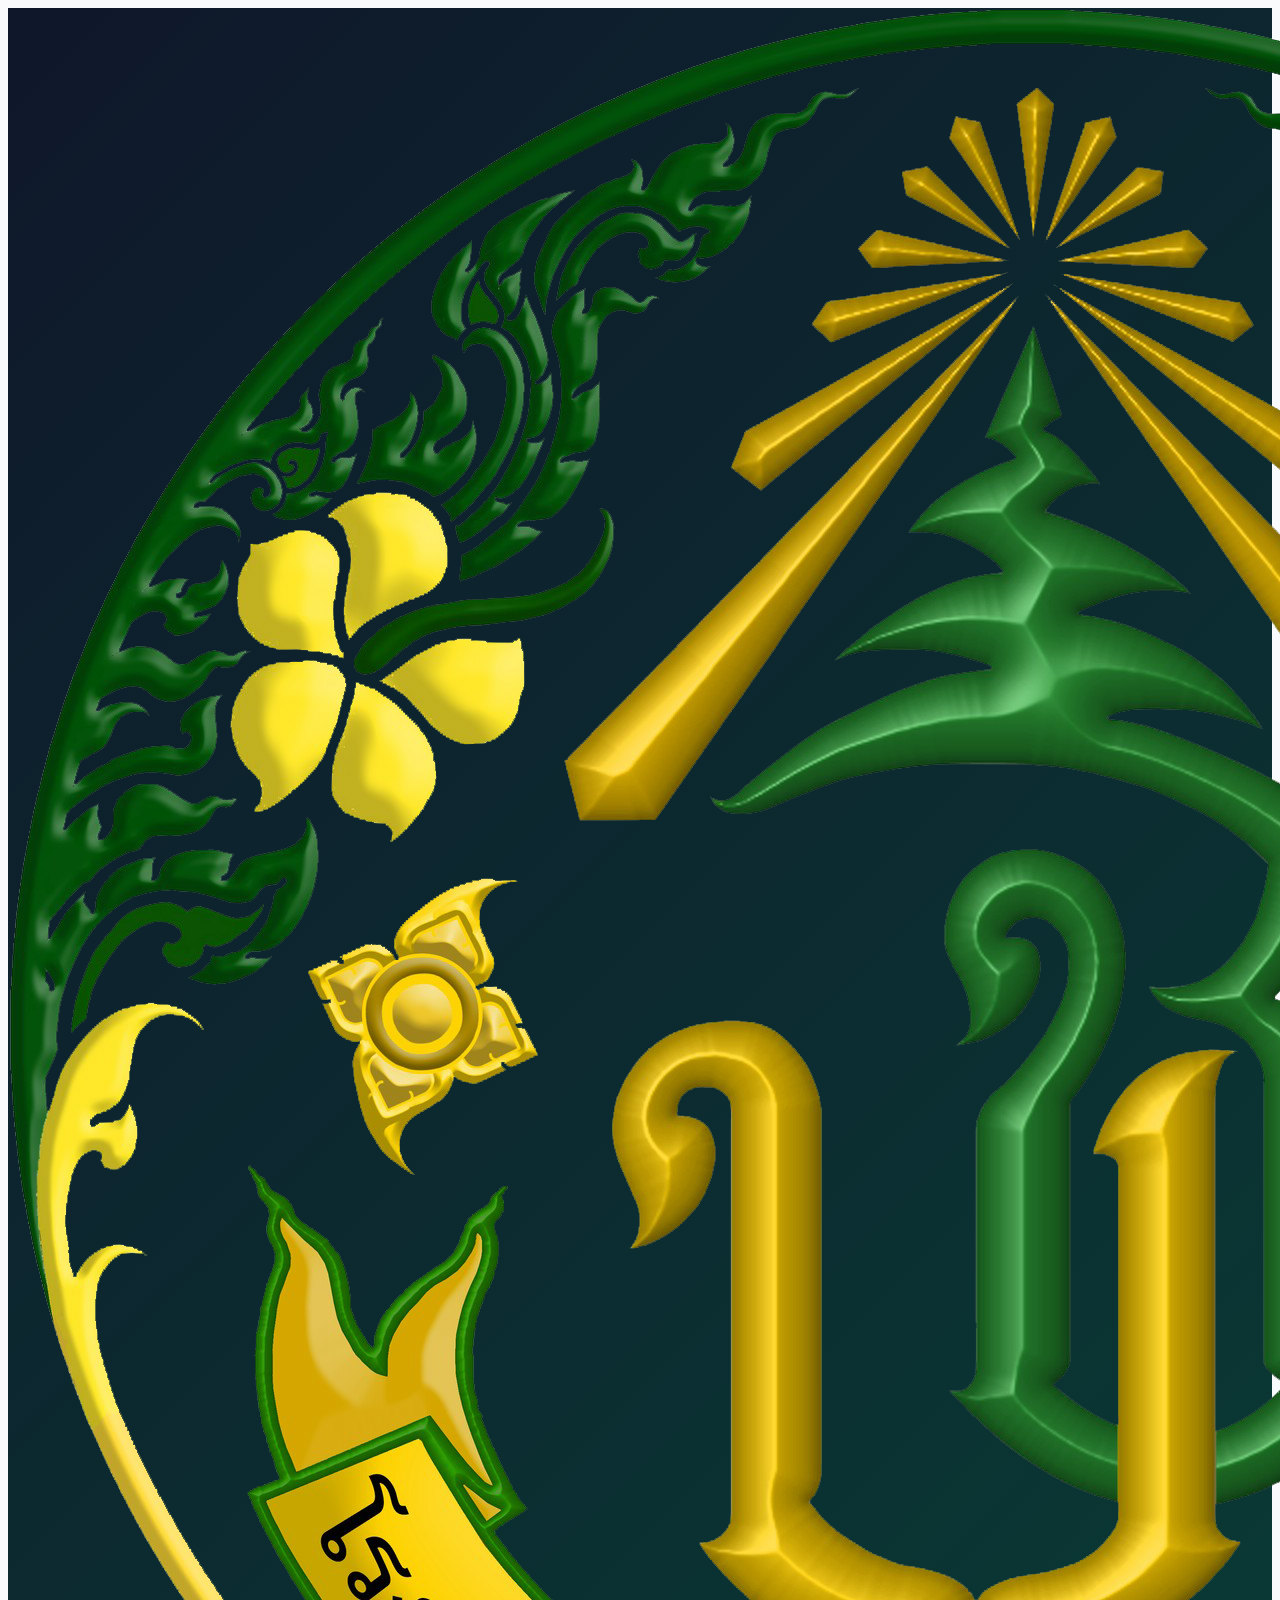
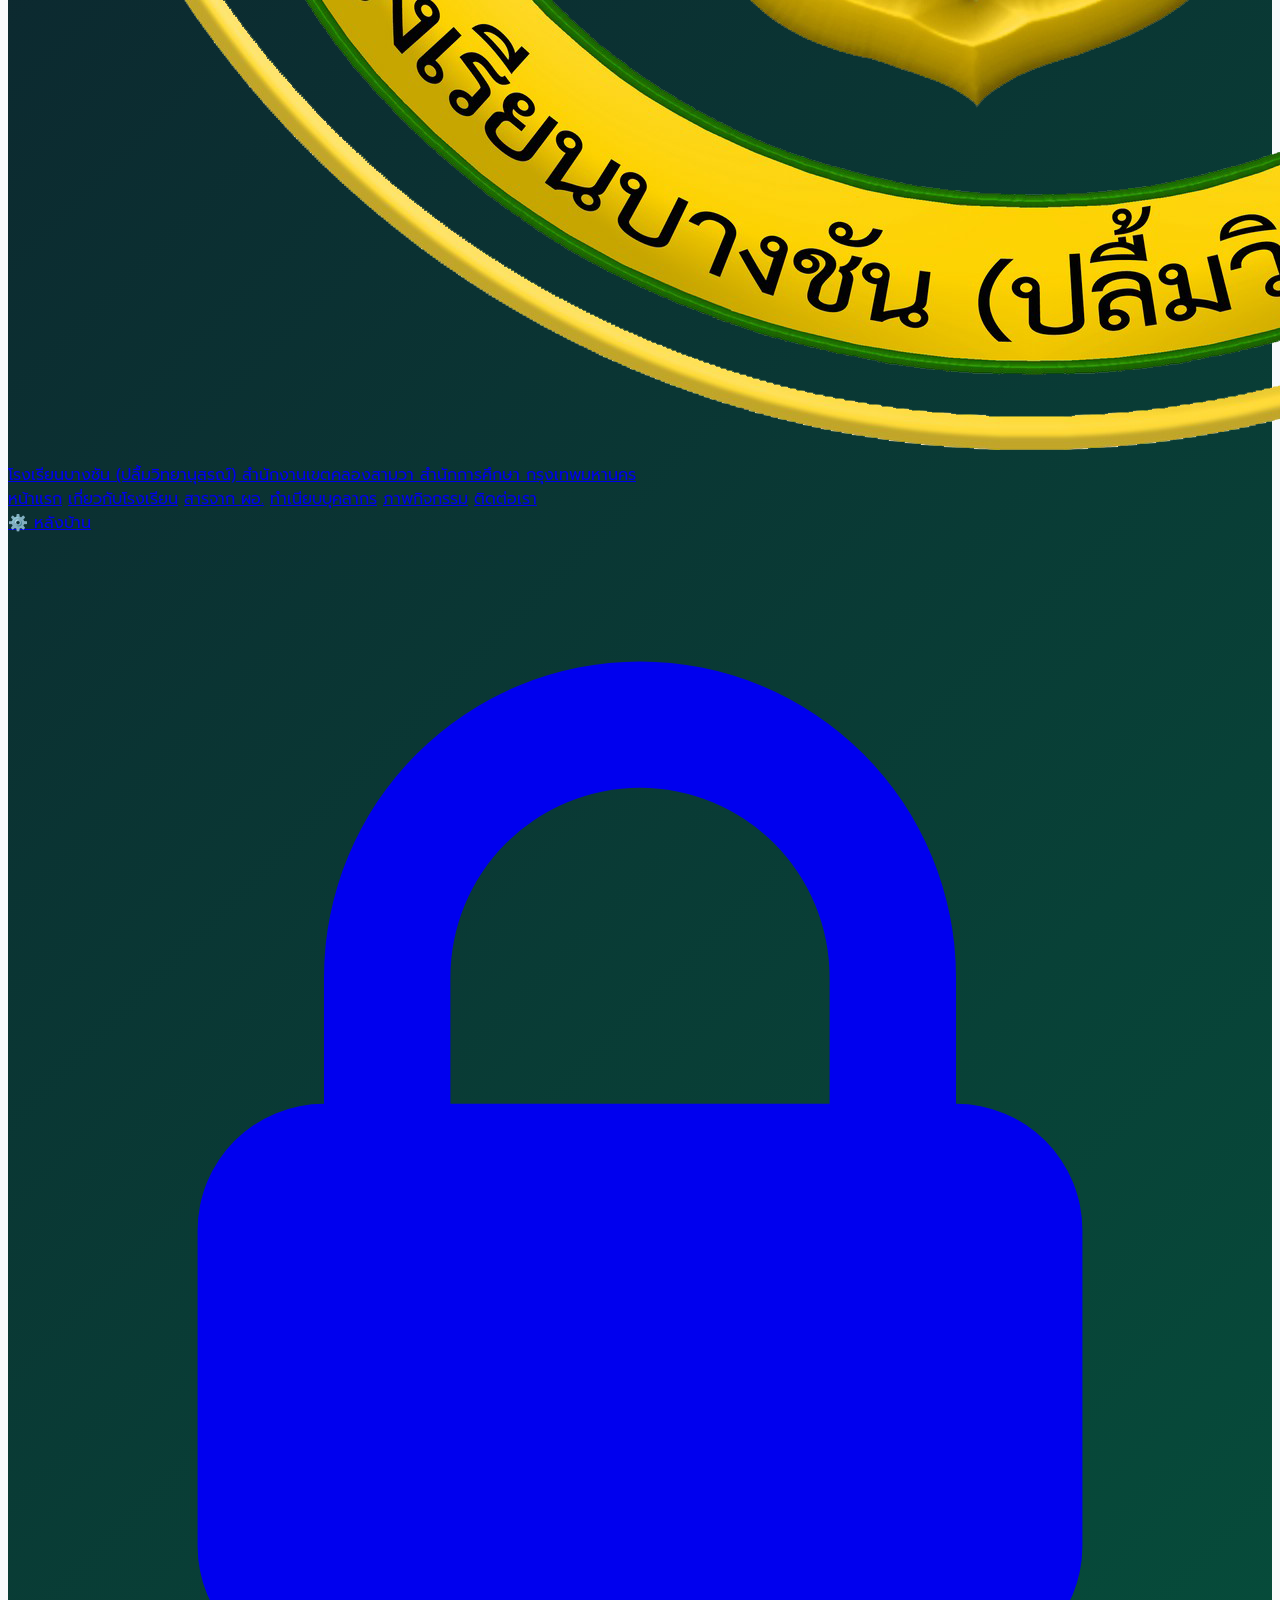
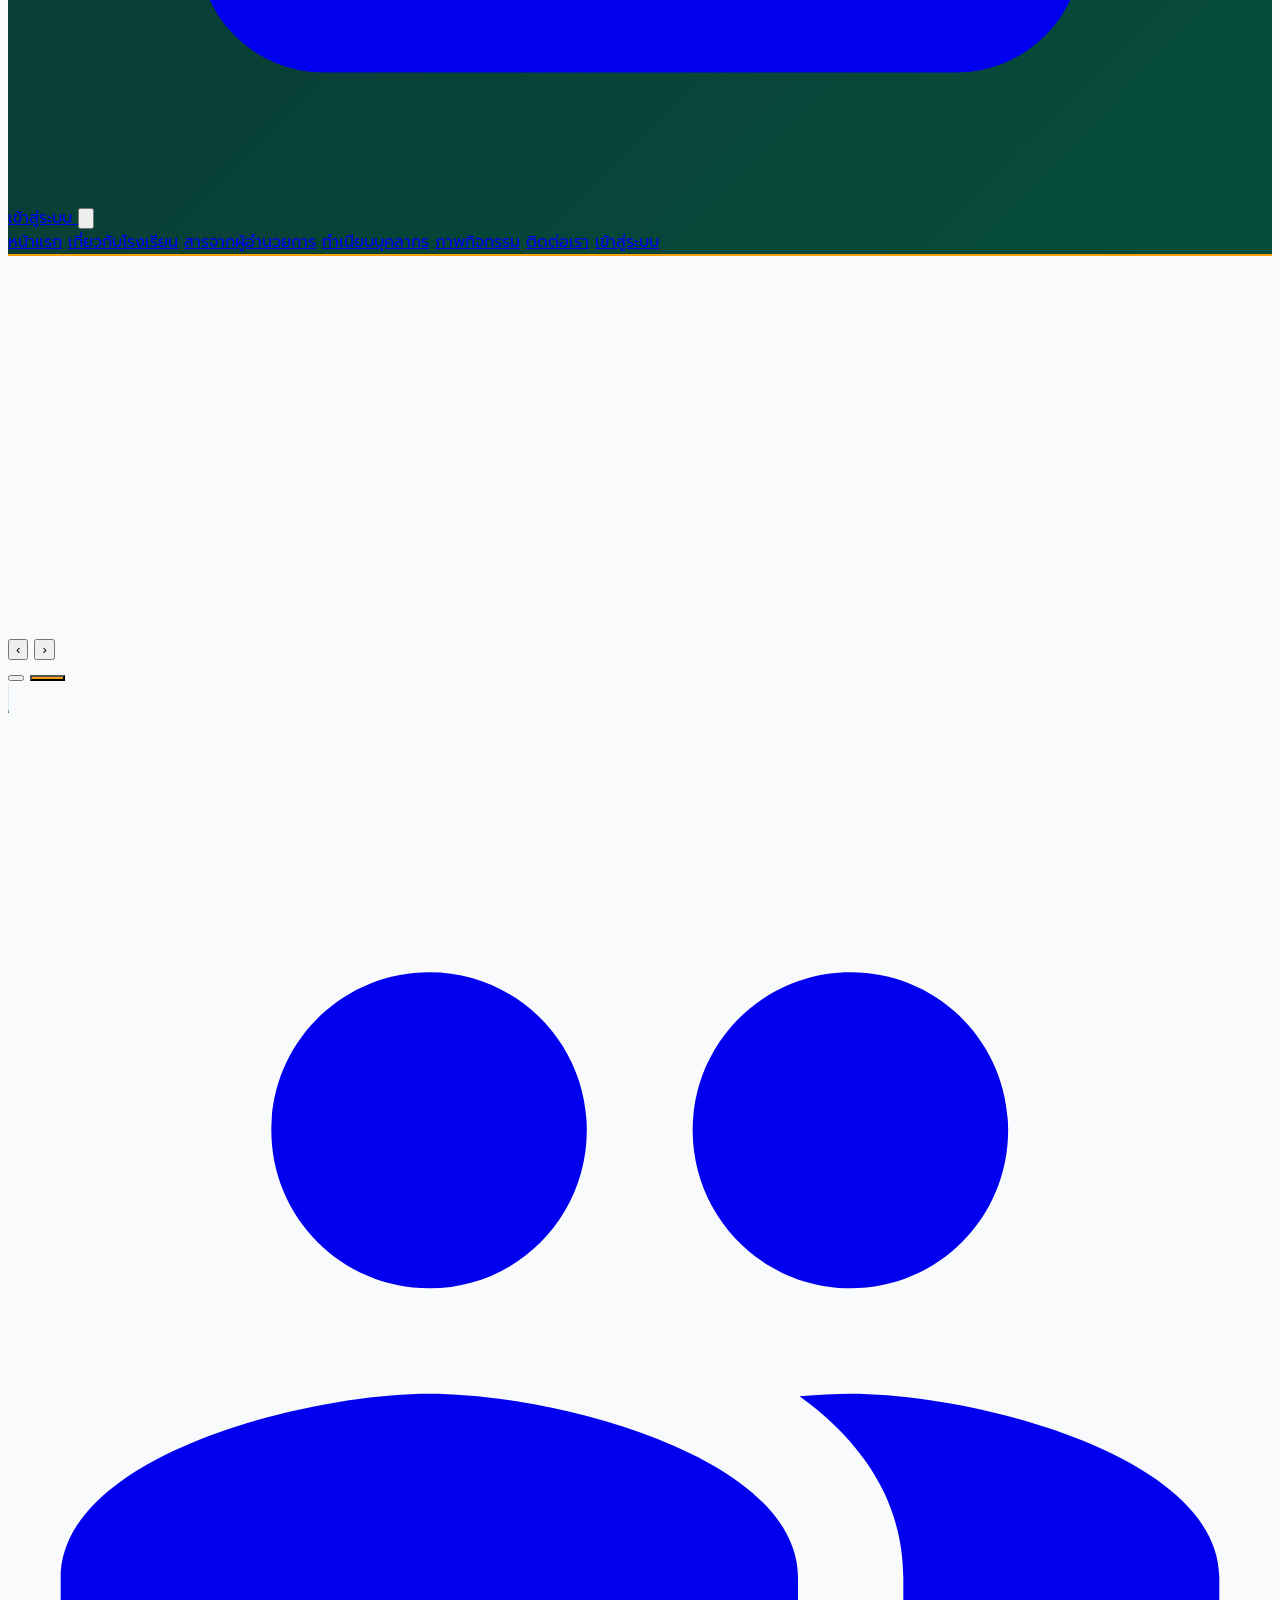
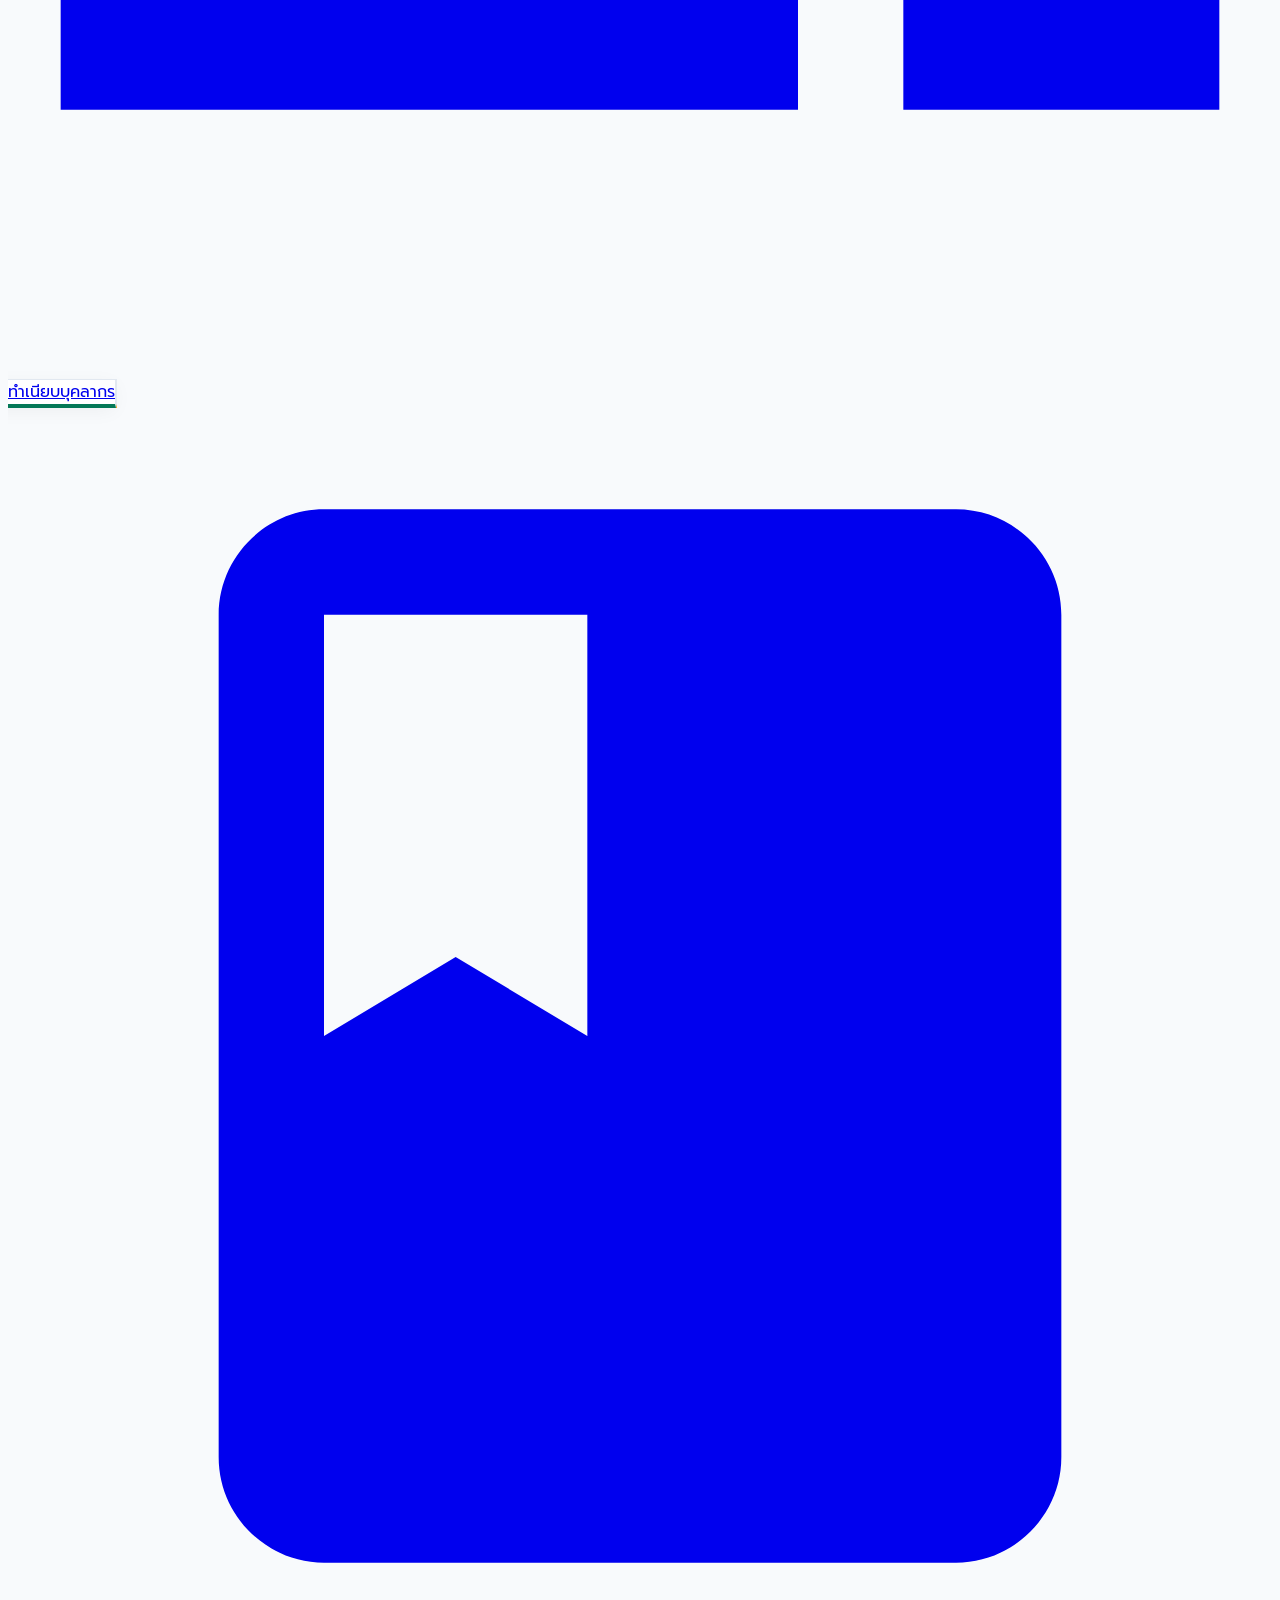
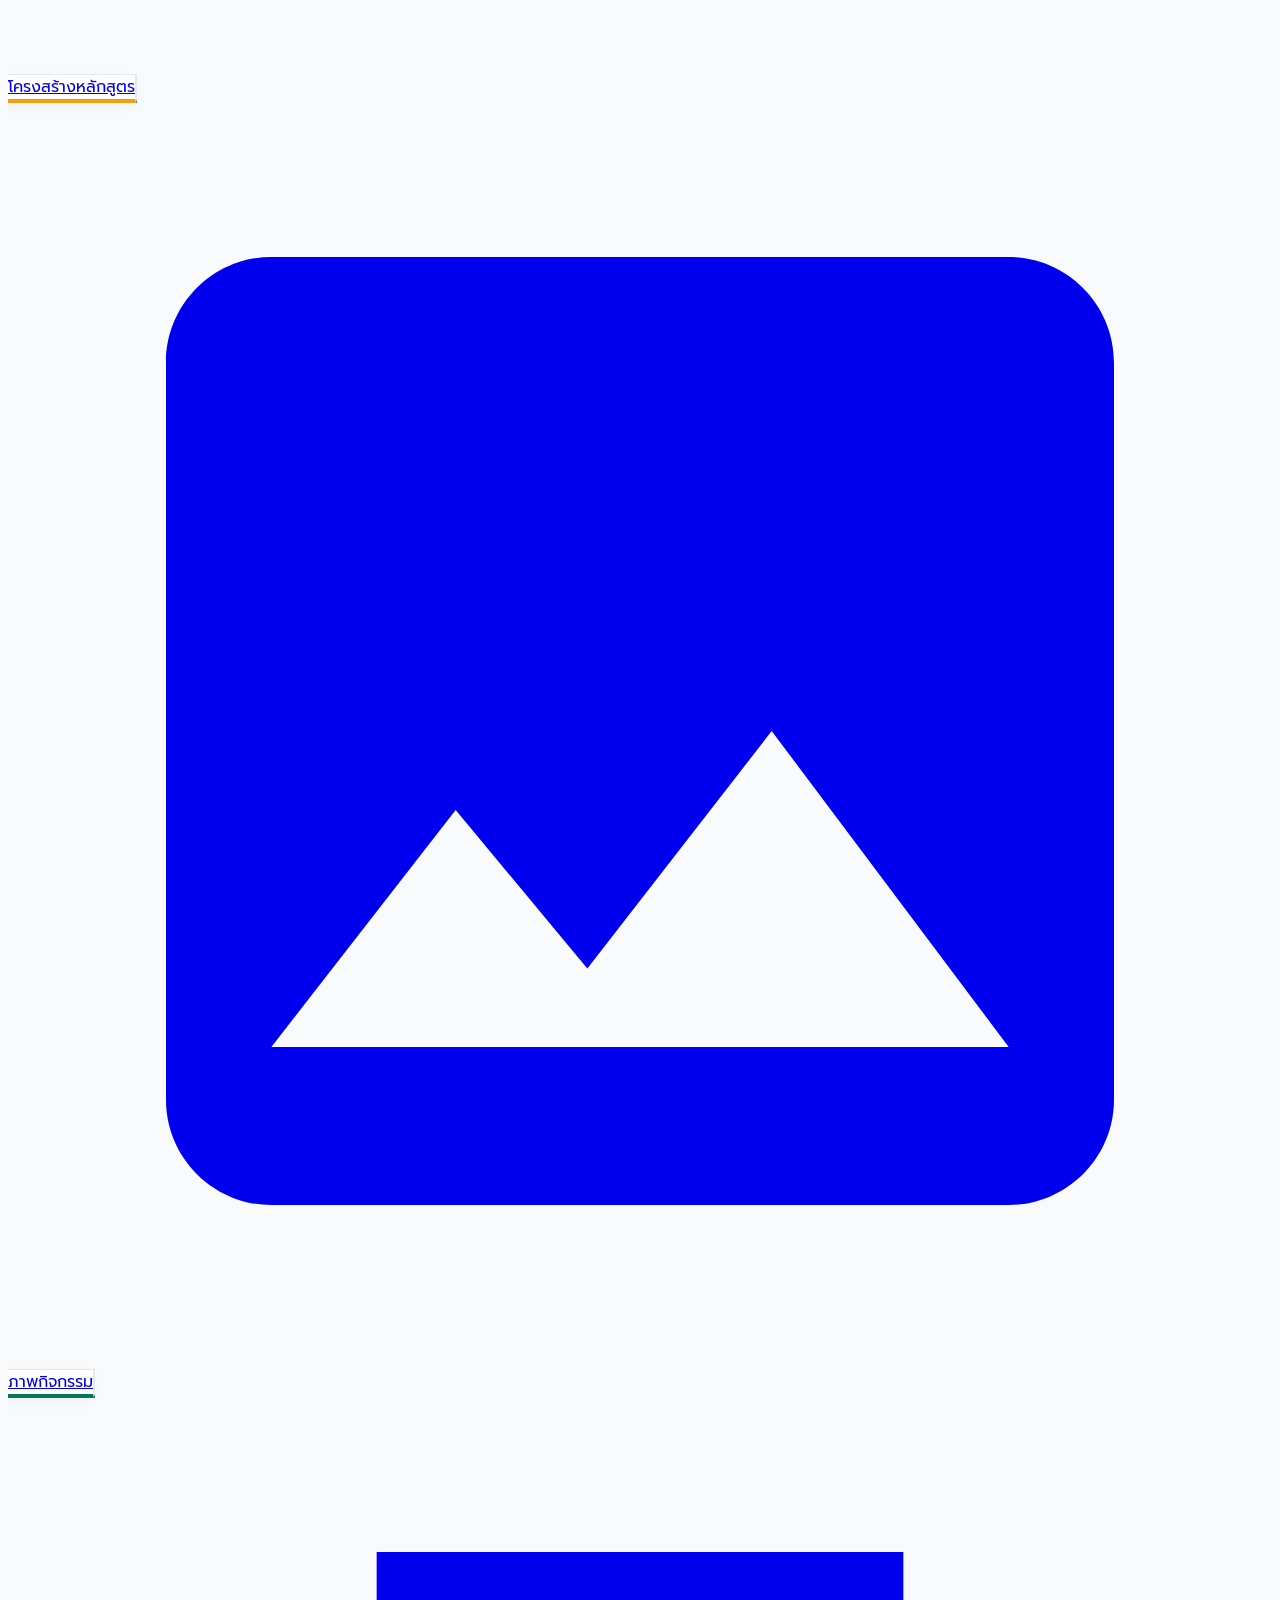
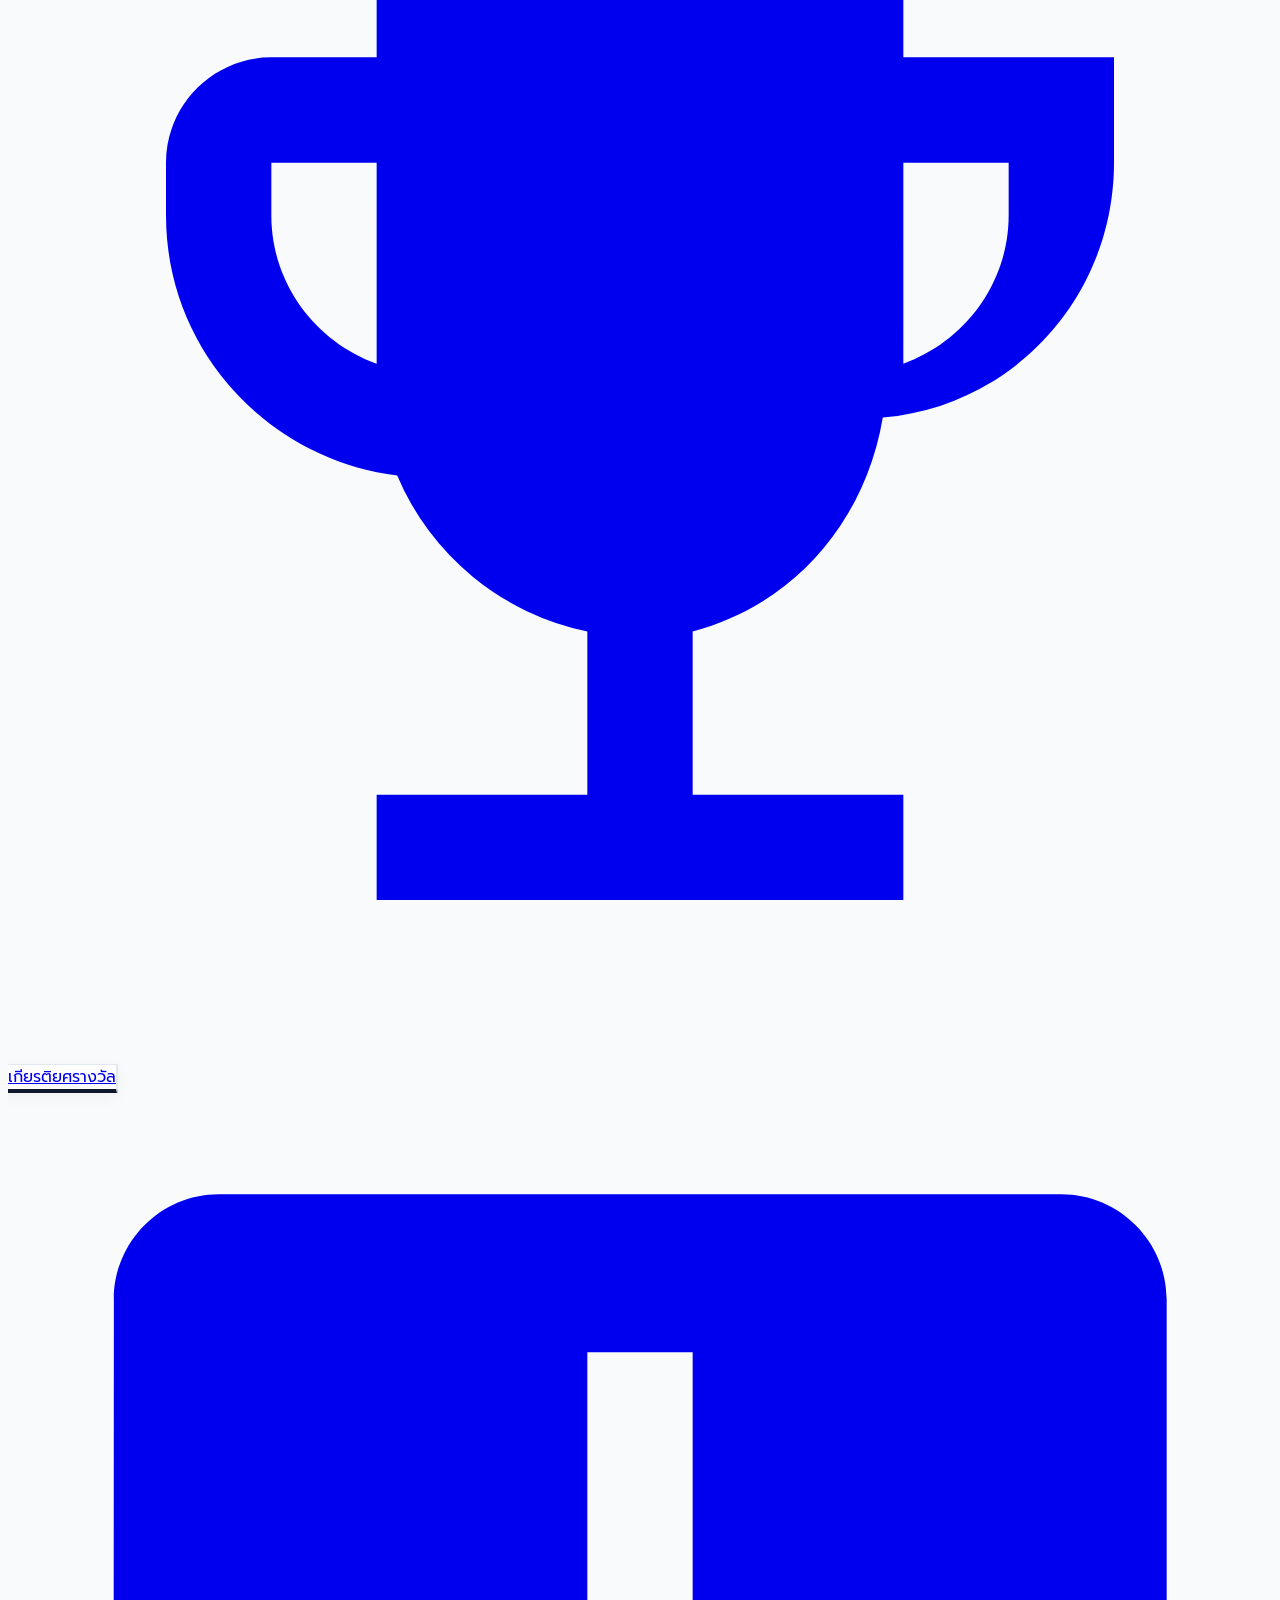
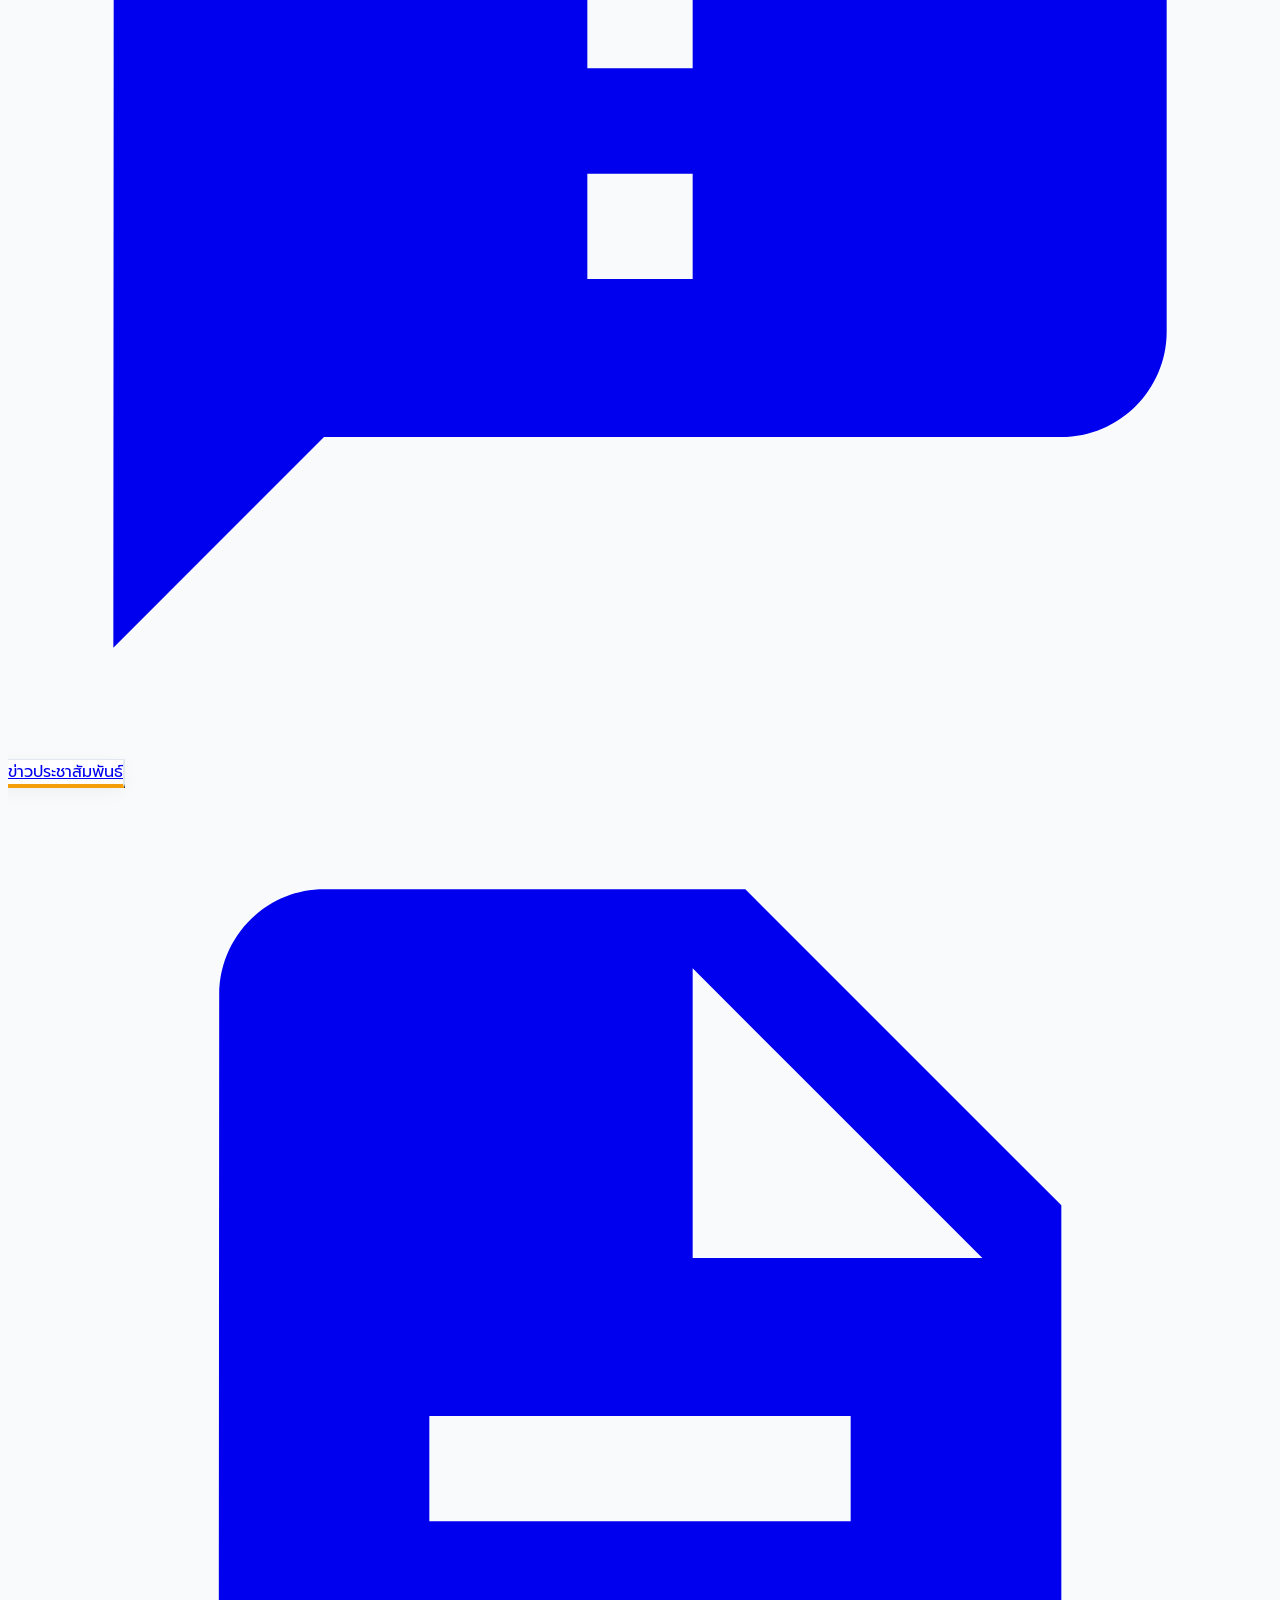
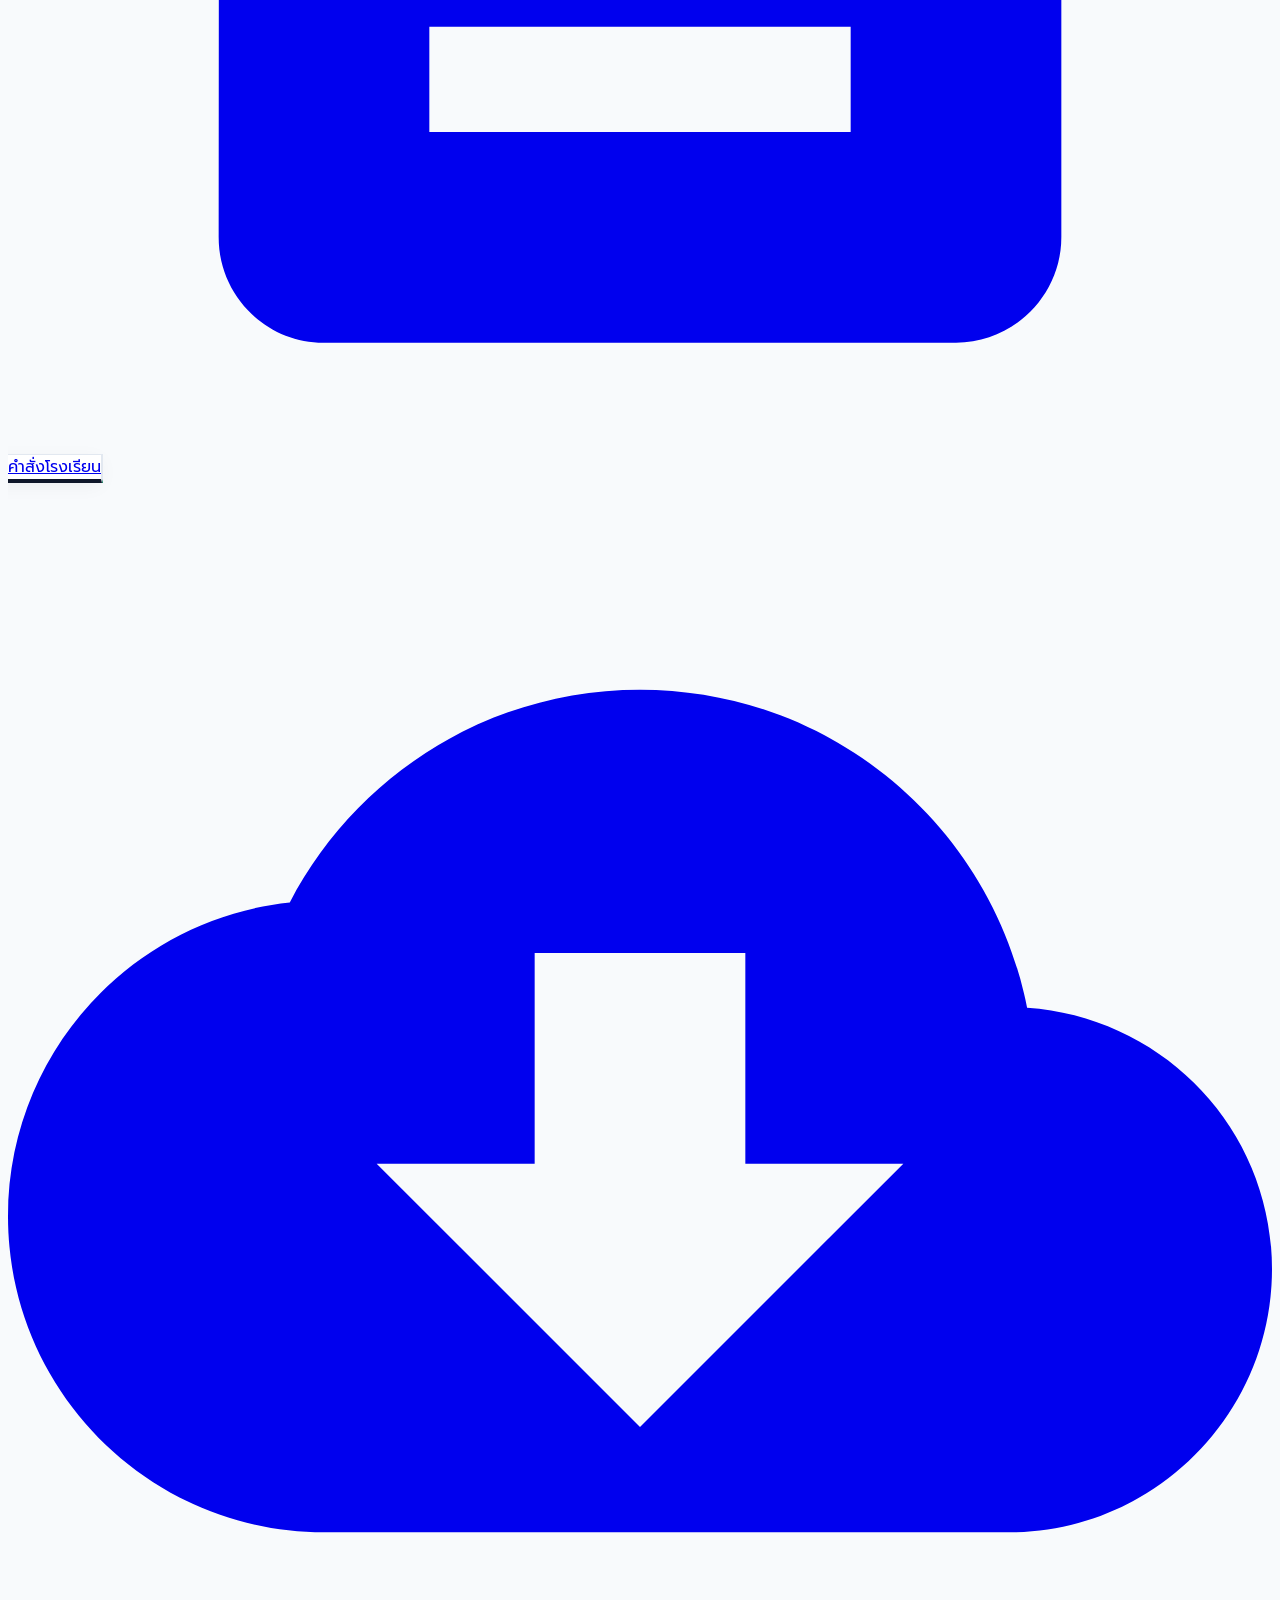
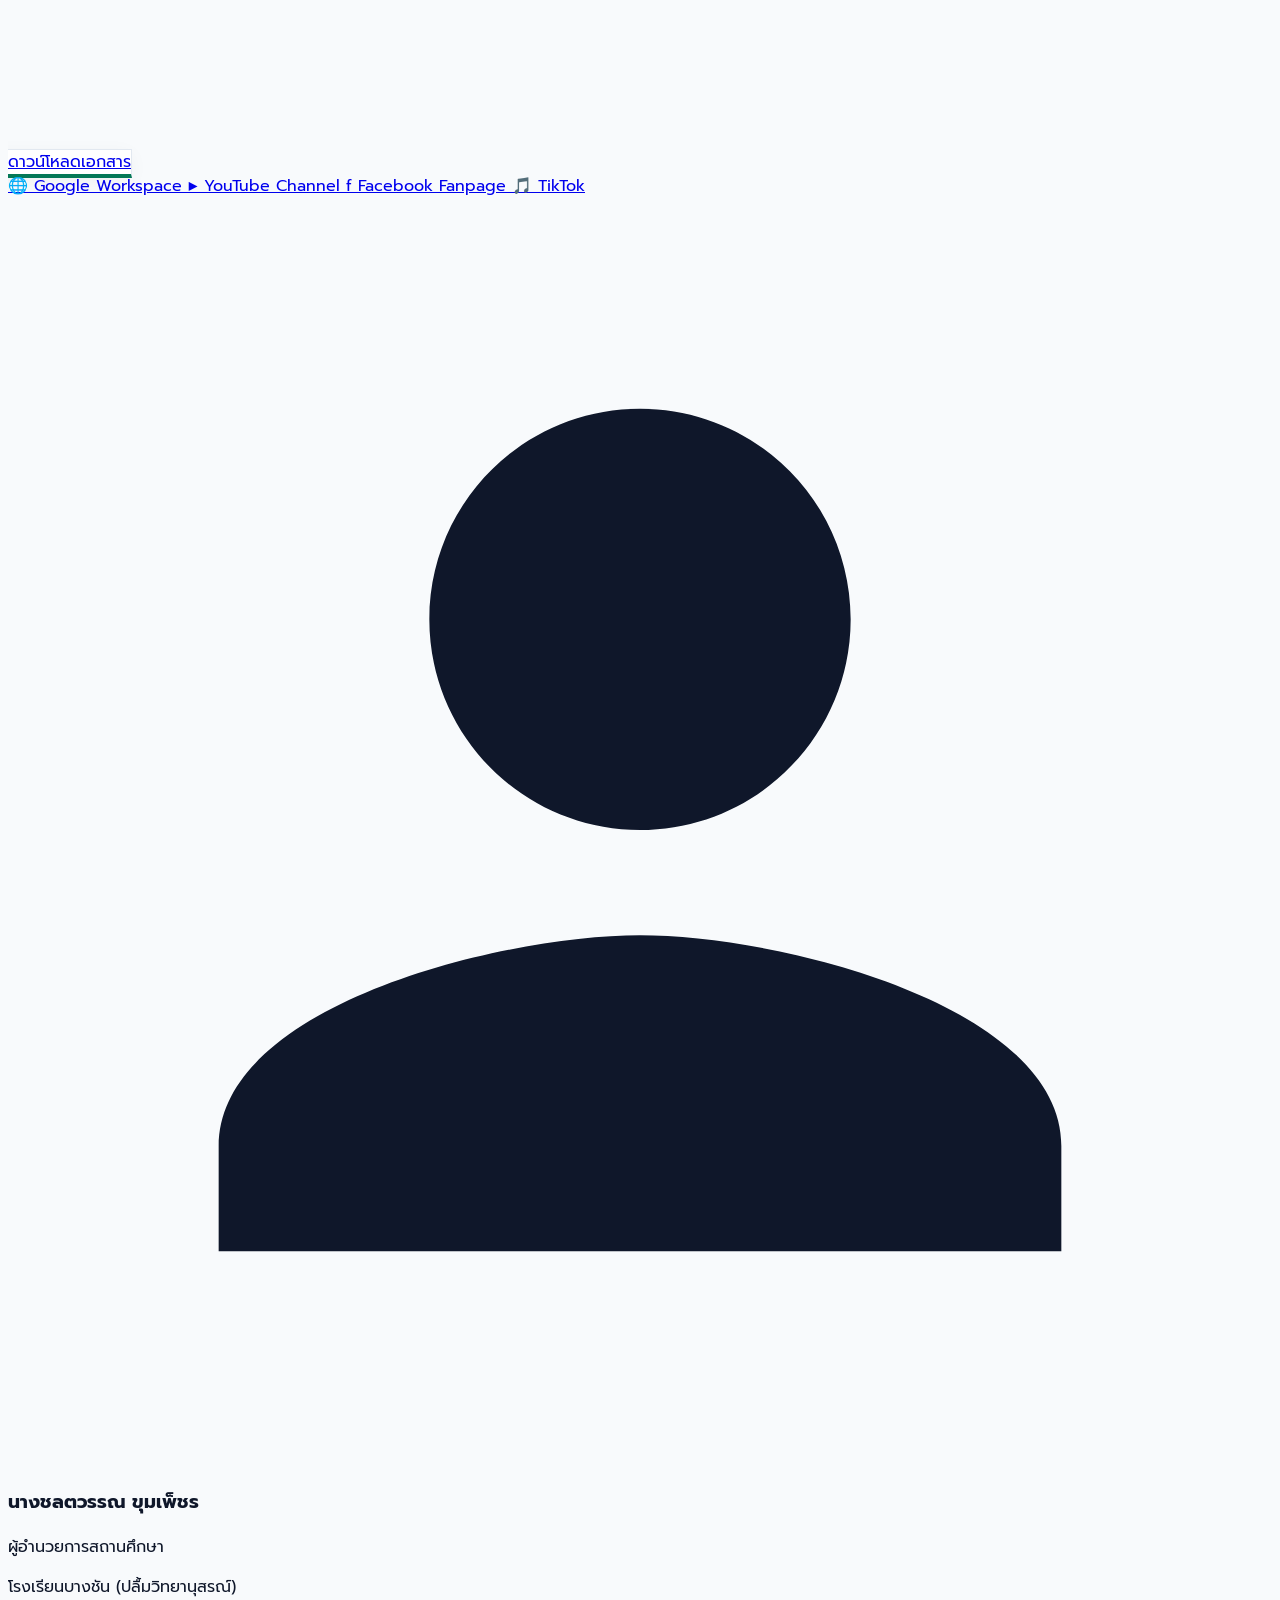
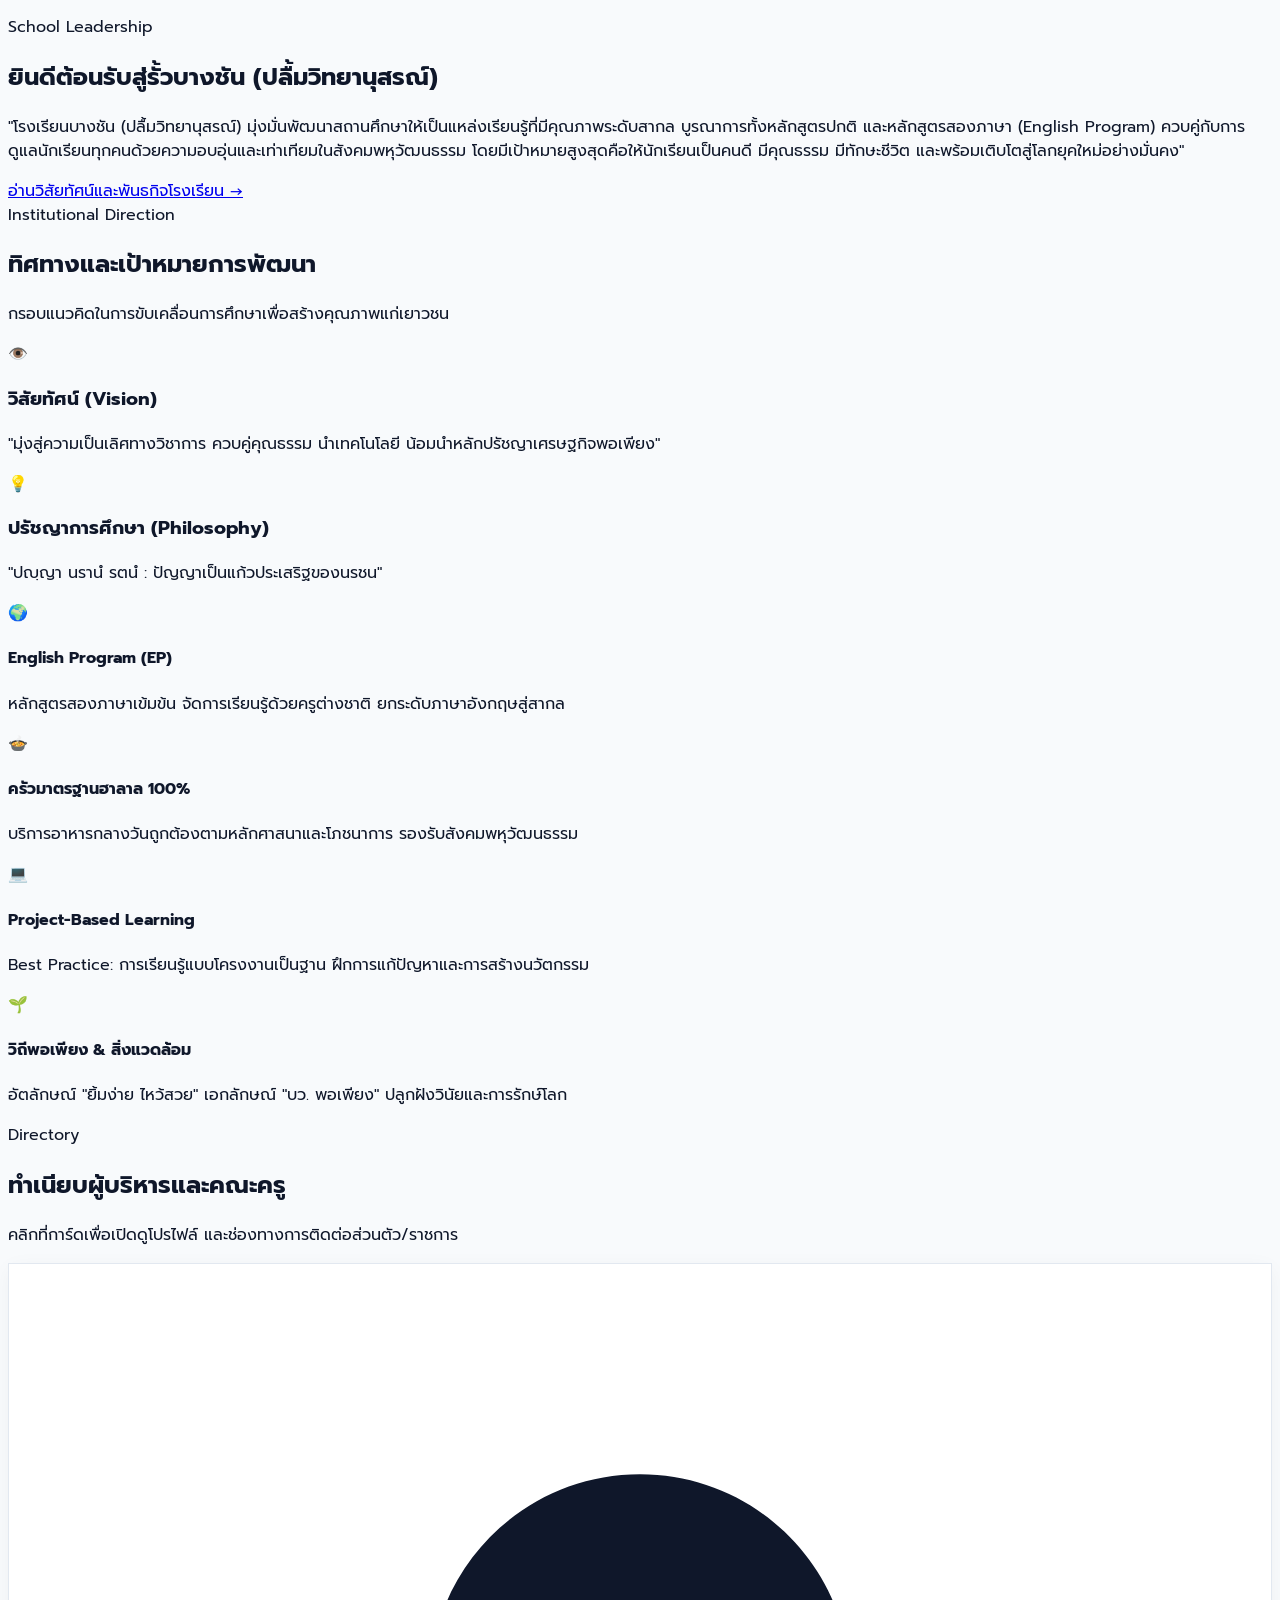
==== commit a6a34b9c: "feat: complete MakeWebEasy UI redesign & SuperAdmin CMS with Role and Approval management" ====
--- a/index.html
+++ b/index.html
@@ -3,8 +3,8 @@
 <head>
   <meta charset="UTF-8">
   <meta name="viewport" content="width=device-width, initial-scale=1.0">
-  <title>โรงเรียนบางชัน (ปลื้มวิทยานุสรณ์) | Bangchan School (Pluem Wittayanusorn)</title>
-  <meta name="description" content="โรงเรียนบางชัน (ปลื้มวิทยานุสรณ์) สำนักงานเขตคลองสามวา สำนักการศึกษา กรุงเทพมหานคร มุ่งสู่ความเป็นเลิศทางวิชาการ ควบคู่คุณธรรม นำเทคโนโลยี">
+  <title>โรงเรียนบางชัน (ปลื้มวิทยานุสรณ์) | Bangchan School</title>
+  <meta name="description" content="โรงเรียนบางชัน (ปลื้มวิทยานุสรณ์) สำนักงานเขตคลองสามวา สำนักการศึกษา กรุงเทพมหานคร">
 
   <!-- Tailwind CSS CDN -->
   <script src="https://cdn.tailwindcss.com"></script>
@@ -12,18 +12,15 @@
     tailwind.config = {
       theme: {
         extend: {
-          fontFamily: {
-            sans: ['Prompt', 'sans-serif']
-          },
+          fontFamily: { sans: ['Prompt', 'sans-serif'] },
           colors: {
-            bcs: {
-              green: '#15803d',
-              'green-dark': '#14532d',
-              'green-light': '#22c55e',
+            theme: {
+              green: '#047857',
+              'green-dark': '#064e3b',
               yellow: '#f59e0b',
               gold: '#fbbf24',
-              navy: '#1e3a8a',
-              blue: '#0284c7'
+              dark: '#0f172a',
+              charcoal: '#1e293b'
             }
           }
         }
@@ -37,121 +34,70 @@
   <link href="https://fonts.googleapis.com/css2?family=Prompt:wght@300;400;500;600;700&display=swap" rel="stylesheet">
   <link rel="stylesheet" href="css/style.css">
 </head>
-<body class="bg-slate-50 text-slate-800 antialiased min-h-screen font-sans leading-relaxed selection:bg-amber-400 selection:text-green-950">
-
-  <!-- ============================================================== -->
-  <!-- MAIN NAVIGATION (แถบนำทางดีไซน์ Modern Blue Header สะอาดตา) -->
-  <!-- ============================================================== -->
-  <header class="sticky top-0 z-40 bg-blue-900 text-white shadow-lg backdrop-blur-md bg-opacity-95 border-b border-blue-800/80">
+<body class="bg-slate-50 text-slate-900 antialiased min-h-screen font-sans leading-relaxed selection:bg-amber-400 selection:text-slate-950">
+
+  <!-- ============================================================== -->
+  <!-- 1. HEADER & NAVBAR (สไตล์ MakeWebEasy: เขียวเข้มตัดดำ ขอบทอง) -->
+  <!-- ============================================================== -->
+  <header class="sticky top-0 z-40 header-dark text-white shadow-xl">
     <div class="mx-auto max-w-[1536px] px-4 sm:px-8">
-      <div class="flex items-center justify-between h-20">
+      <div class="flex items-center justify-between h-20 sm:h-24">
         
-        <!-- School Brand -->
-        <a href="index.html" class="flex items-center shrink-0 group gap-3">
-          <img src="assets/logo.png" alt="ตราสัญลักษณ์โรงเรียนบางชัน" class="h-12 w-auto object-contain filter drop-shadow group-hover:scale-105 transition-transform">
+        <!-- Logo & School Title -->
+        <a href="index.html" class="flex items-center gap-3.5 group shrink-0">
+          <img src="assets/logo.png" alt="โลโก้โรงเรียนบางชัน" class="h-12 sm:h-14 w-auto object-contain filter drop-shadow">
           <div class="leading-tight">
-            <span class="block font-bold text-base sm:text-lg text-white group-hover:text-amber-300 transition-colors">โรงเรียนบางชัน(ปลื้มวิทยานุสรณ์)</span>
-            <span class="block text-xs text-blue-200 font-light">สำนักงานเขตคลองสามวา สำนักการศึกษา กรุงเทพมหานคร</span>
+            <span class="block font-bold text-base sm:text-xl text-white tracking-tight group-hover:text-amber-400 transition-colors">
+              โรงเรียนบางชัน (ปลื้มวิทยานุสรณ์)
+            </span>
+            <span class="block text-xs sm:text-sm text-emerald-200 font-light">
+              สำนักงานเขตคลองสามวา สำนักการศึกษา กรุงเทพมหานคร
+            </span>
           </div>
         </a>
 
-        <!-- Desktop Navigation Items -->
-        <nav class="hidden xl:flex items-center gap-1 text-sm font-medium text-blue-100">
+        <!-- Desktop Navigation Bar -->
+        <nav class="hidden xl:flex items-center gap-1.5 text-sm font-medium text-slate-200">
+          <a href="#home" class="px-3.5 py-2 rounded-xl hover:bg-white/10 hover:text-white transition">หน้าแรก</a>
+          <a href="#vision" class="px-3.5 py-2 rounded-xl hover:bg-white/10 hover:text-white transition">เกี่ยวกับโรงเรียน</a>
+          <a href="#director" class="px-3.5 py-2 rounded-xl hover:bg-white/10 hover:text-white transition">สารจาก ผอ.</a>
+          <a href="#staff-section" class="px-3.5 py-2 rounded-xl hover:bg-white/10 hover:text-white transition">ทำเนียบบุคลากร</a>
+          <a href="#gallery" class="px-3.5 py-2 rounded-xl hover:bg-white/10 hover:text-white transition">ภาพกิจกรรม</a>
+          <a href="#contact" class="px-3.5 py-2 rounded-xl hover:bg-white/10 hover:text-white transition">ติดต่อเรา</a>
+        </nav>
+
+        <!-- Right Side: User Badge & Login / Admin Access -->
+        <div class="flex items-center gap-3">
+          <span id="nav-user-email" class="hidden max-w-[12rem] truncate rounded-full bg-slate-800 text-amber-300 px-3.5 py-1.5 text-xs font-medium border border-slate-700"></span>
           
-          <a href="#home" class="px-3.5 py-2 rounded-xl hover:bg-blue-800 hover:text-white transition">หน้าแรก</a>
-
-          <!-- Dropdown: เกี่ยวกับโรงเรียน -->
-          <div class="relative">
-            <button data-dropdown-toggle="nav-about" class="flex items-center gap-1.5 px-3.5 py-2 rounded-xl hover:bg-blue-800 hover:text-white transition">
-              <span>เกี่ยวกับโรงเรียน</span>
-              <svg class="w-4 h-4 opacity-70" fill="none" stroke="currentColor" viewBox="0 0 24 24"><path stroke-linecap="round" stroke-width="2" d="M19 9l-7 7-7-7"/></svg>
-            </button>
-            <div id="nav-about" class="nav-dropdown-menu hidden absolute left-0 mt-2 w-64 rounded-2xl bg-white text-slate-800 shadow-2xl py-2 border border-slate-100 z-50">
-              <a href="#history" class="block px-4 py-2.5 text-sm hover:bg-blue-50 hover:text-blue-900 transition">ประวัติโรงเรียน</a>
-              <a href="#director" class="block px-4 py-2.5 text-sm hover:bg-blue-50 hover:text-blue-900 transition">สารจากผู้อำนวยการ</a>
-              <a href="#vision" class="block px-4 py-2.5 text-sm hover:bg-blue-50 hover:text-blue-900 transition">วิสัยทัศน์ / ปรัชญา</a>
-              <a href="#vision" class="block px-4 py-2.5 text-sm hover:bg-blue-50 hover:text-blue-900 transition">พันธกิจ / เป้าประสงค์</a>
-              <a href="#vision" class="block px-4 py-2.5 text-sm hover:bg-blue-50 hover:text-blue-900 transition">จุดเด่น / วิธีปฏิบัติที่เป็นเลิศ</a>
-              <a href="#anthem" class="block px-4 py-2.5 text-sm hover:bg-blue-50 hover:text-blue-900 transition">สัญลักษณ์ & เพลงมาร์ชโรงเรียน</a>
-            </div>
-          </div>
-
-          <!-- Dropdown: ข้อมูลวิชาการ -->
-          <div class="relative">
-            <button data-dropdown-toggle="nav-academic" class="flex items-center gap-1.5 px-3.5 py-2 rounded-xl hover:bg-blue-800 hover:text-white transition">
-              <span>ข้อมูลวิชาการ</span>
-              <svg class="w-4 h-4 opacity-70" fill="none" stroke="currentColor" viewBox="0 0 24 24"><path stroke-linecap="round" stroke-width="2" d="M19 9l-7 7-7-7"/></svg>
-            </button>
-            <div id="nav-academic" class="nav-dropdown-menu hidden absolute left-0 mt-2 w-64 rounded-2xl bg-white text-slate-800 shadow-2xl py-2 border border-slate-100 z-50">
-              <a href="#curriculum" class="block px-4 py-2.5 text-sm hover:bg-blue-50 hover:text-blue-900 transition">หลักสูตรที่เปิดสอน (ปกติ & EP)</a>
-              <a href="#calendar" class="block px-4 py-2.5 text-sm hover:bg-blue-50 hover:text-blue-900 transition">ปฏิทินกิจกรรมวิชาการ</a>
-              <a href="#awards" class="block px-4 py-2.5 text-sm hover:bg-blue-50 hover:text-blue-900 transition">เกียรติยศและรางวัล</a>
-              <a href="#sar" class="block px-4 py-2.5 text-sm hover:bg-blue-50 hover:text-blue-900 transition">รายงาน SAR ประจำปี</a>
-            </div>
-          </div>
-
-          <!-- Dropdown: ทำเนียบบุคลากร -->
-          <div class="relative">
-            <button data-dropdown-toggle="nav-staff" class="flex items-center gap-1.5 px-3.5 py-2 rounded-xl hover:bg-blue-800 hover:text-white transition">
-              <span>ทำเนียบบุคลากร</span>
-              <svg class="w-4 h-4 opacity-70" fill="none" stroke="currentColor" viewBox="0 0 24 24"><path stroke-linecap="round" stroke-width="2" d="M19 9l-7 7-7-7"/></svg>
-            </button>
-            <div id="nav-staff" class="nav-dropdown-menu hidden absolute left-0 mt-2 w-64 rounded-2xl bg-white text-slate-800 shadow-2xl py-2 border border-slate-100 z-50">
-              <a href="#staff-section" class="block px-4 py-2.5 text-sm hover:bg-blue-50 hover:text-blue-900 transition">คณะกรรมการสถานศึกษา</a>
-              <a href="#staff-section" class="block px-4 py-2.5 text-sm hover:bg-blue-50 hover:text-blue-900 transition">ผู้บริหารสถานศึกษา</a>
-              <a href="#staff-section" class="block px-4 py-2.5 text-sm hover:bg-blue-50 hover:text-blue-900 transition">คณะครูและบุคลากร</a>
-            </div>
-          </div>
-
-          <!-- Dropdown: ข้อมูลทั่วไป -->
-          <div class="relative">
-            <button data-dropdown-toggle="nav-general" class="flex items-center gap-1.5 px-3.5 py-2 rounded-xl hover:bg-blue-800 hover:text-white transition">
-              <span>ข้อมูลทั่วไป</span>
-              <svg class="w-4 h-4 opacity-70" fill="none" stroke="currentColor" viewBox="0 0 24 24"><path stroke-linecap="round" stroke-width="2" d="M19 9l-7 7-7-7"/></svg>
-            </button>
-            <div id="nav-general" class="nav-dropdown-menu hidden absolute left-0 mt-2 w-64 rounded-2xl bg-white text-slate-800 shadow-2xl py-2 border border-slate-100 z-50">
-              <a href="#services" class="block px-4 py-2.5 text-sm hover:bg-blue-50 hover:text-blue-900 transition">มาตรฐานอาหารฮาลาล (Halal)</a>
-              <a href="#stats" class="block px-4 py-2.5 text-sm hover:bg-blue-50 hover:text-blue-900 transition">สถิติจำนวนนักเรียนและครู</a>
-              <a href="#facilities" class="block px-4 py-2.5 text-sm hover:bg-blue-50 hover:text-blue-900 transition">อาคารและสภาพแวดล้อม</a>
-            </div>
-          </div>
-
-          <a href="#gallery" class="px-3.5 py-2 rounded-xl hover:bg-blue-800 hover:text-white transition">ภาพกิจกรรม</a>
-          <a href="#links" class="px-3.5 py-2 rounded-xl hover:bg-blue-800 hover:text-white transition">เว็บที่เกี่ยวข้อง</a>
-          <a href="#contact" class="px-3.5 py-2 rounded-xl hover:bg-blue-800 hover:text-white transition">ติดต่อเรา</a>
-        </nav>
-
-        <!-- Right Side: User Email Badge & Login Button -->
-        <div class="flex items-center gap-3">
-          <span id="nav-user-email" class="hidden max-w-[14rem] truncate rounded-full bg-blue-800 text-amber-300 px-3.5 py-1.5 text-xs font-medium border border-blue-700"></span>
-          
-          <a href="pages/admin-panel.html" id="nav-admin-link" class="hidden inline-flex items-center gap-1.5 rounded-xl bg-green-700 hover:bg-green-600 text-white px-4 py-2 text-xs font-medium shadow transition">
+          <!-- ปุ่มทางลัดเข้าหลังบ้าน (สำหรับ Admin) -->
+          <a href="pages/admin-panel.html" id="nav-admin-link" class="hidden inline-flex items-center gap-1.5 rounded-xl bg-emerald-600 hover:bg-emerald-500 text-white px-4 py-2.5 text-xs font-semibold shadow-md transition">
             <span>⚙️ หลังบ้าน</span>
           </a>
 
-          <a href="login.html" data-login-link="button" class="inline-flex items-center gap-2 rounded-xl bg-amber-500 hover:bg-amber-400 text-slate-950 px-5 py-2.5 text-sm font-semibold shadow-md hover:shadow-lg hover:-translate-y-0.5 transition-all duration-300">
+          <!-- ปุ่มเข้าสู่ระบบสีเหลืองทอง ตัดขอบดำเข้ม -->
+          <a href="login.html" data-login-link="button" class="inline-flex items-center gap-2 rounded-xl bg-amber-400 hover:bg-amber-300 text-slate-950 font-bold px-5 py-2.5 text-sm shadow-md hover:shadow-lg hover:-translate-y-0.5 transition-all">
             <svg class="w-4 h-4" fill="currentColor" viewBox="0 0 20 20"><path fill-rule="evenodd" d="M5 9V7a5 5 0 0110 0v2a2 2 0 012 2v5a2 2 0 01-2 2H5a2 2 0 01-2-2v-5a2 2 0 012-2zm8-2v2H7V7a3 3 0 016 0z" clip-rule="evenodd"/></svg>
             <span>เข้าสู่ระบบ</span>
           </a>
 
-          <!-- Mobile Toggle -->
-          <button id="menu-toggle" aria-expanded="false" aria-label="เปิดเมนูมือถือ" class="xl:hidden grid place-items-center w-10 h-10 rounded-xl bg-blue-800 text-white hover:bg-blue-700 transition">
+          <!-- Mobile Hamburger -->
+          <button id="menu-toggle" aria-expanded="false" aria-label="เปิดเมนู" class="xl:hidden grid place-items-center w-10 h-10 rounded-xl bg-white/10 text-white hover:bg-white/20 transition">
             <svg class="w-6 h-6" fill="none" stroke="currentColor" stroke-width="2" viewBox="0 0 24 24"><path stroke-linecap="round" d="M4 7h16M4 12h16M4 17h16"/></svg>
           </button>
         </div>
       </div>
 
-      <!-- Mobile Dropdown Menu -->
-      <div id="mobile-menu" class="mobile-menu xl:hidden bg-blue-950/95 rounded-2xl mb-4 px-4 text-sm font-medium shadow-inner">
-        <div class="flex flex-col gap-1 py-4 text-blue-100">
-          <a href="#home" class="px-3 py-2.5 rounded-lg hover:bg-blue-800">หน้าแรก</a>
-          <a href="#history" class="px-3 py-2.5 rounded-lg hover:bg-blue-800">เกี่ยวกับโรงเรียน & ประวัติ</a>
-          <a href="#director" class="px-3 py-2.5 rounded-lg hover:bg-blue-800">สารจากผู้อำนวยการ</a>
-          <a href="#curriculum" class="px-3 py-2.5 rounded-lg hover:bg-blue-800">ข้อมูลวิชาการ & หลักสูตร</a>
-          <a href="#staff-section" class="px-3 py-2.5 rounded-lg hover:bg-blue-800">ทำเนียบบุคลากร</a>
-          <a href="#gallery" class="px-3 py-2.5 rounded-lg hover:bg-blue-800">ภาพกิจกรรม</a>
-          <a href="#contact" class="px-3 py-2.5 rounded-lg hover:bg-blue-800">ติดต่อเรา</a>
-          <a href="login.html" data-login-link="button" class="mt-2 text-center bg-amber-500 text-slate-950 font-semibold py-2.5 rounded-xl">เข้าสู่ระบบ</a>
+      <!-- Mobile Menu Dropdown -->
+      <div id="mobile-menu" class="mobile-menu xl:hidden bg-slate-900/95 border-t border-slate-800 rounded-b-2xl px-4 text-sm font-medium">
+        <div class="flex flex-col gap-1 py-4 text-slate-200">
+          <a href="#home" class="px-3 py-2 rounded-lg hover:bg-white/10">หน้าแรก</a>
+          <a href="#vision" class="px-3 py-2 rounded-lg hover:bg-white/10">เกี่ยวกับโรงเรียน</a>
+          <a href="#director" class="px-3 py-2 rounded-lg hover:bg-white/10">สารจากผู้อำนวยการ</a>
+          <a href="#staff-section" class="px-3 py-2 rounded-lg hover:bg-white/10">ทำเนียบบุคลากร</a>
+          <a href="#gallery" class="px-3 py-2 rounded-lg hover:bg-white/10">ภาพกิจกรรม</a>
+          <a href="#contact" class="px-3 py-2 rounded-lg hover:bg-white/10">ติดต่อเรา</a>
+          <a href="login.html" data-login-link="button" class="mt-2 text-center bg-amber-400 text-slate-950 font-bold py-2.5 rounded-xl">เข้าสู่ระบบ</a>
         </div>
       </div>
 
@@ -159,50 +105,50 @@
   </header>
 
   <!-- ============================================================== -->
-  <!-- 3. HERO SECTION WITH MODERN CAROUSEL (แบนเนอร์ภาพสไลด์อัตโนมัติ) -->
-  <!-- ============================================================== -->
-  <section id="home" class="relative overflow-hidden bg-slate-900">
+  <!-- 2. HERO CAROUSEL BANNER (แบนเนอร์ภาพสไลด์คมเข้ม มีพลัง) -->
+  <!-- ============================================================== -->
+  <section id="home" class="relative overflow-hidden bg-slate-950">
     <div id="hero-carousel" class="relative overflow-hidden">
       <div class="carousel-track flex">
         
-        <!-- Slide 1: อัตลักษณ์ & ความเป็นเลิศ -->
-        <article class="carousel-slide relative min-w-full min-h-[460px] sm:min-h-[560px] lg:min-h-[620px] overflow-hidden bg-gradient-to-br from-green-800 via-green-900 to-blue-950 p-8 sm:p-20 flex flex-col justify-end text-white">
+        <!-- Slide 1: อัตลักษณ์และความเป็นเลิศ -->
+        <article class="carousel-slide relative min-w-full min-h-[460px] sm:min-h-[560px] lg:min-h-[620px] overflow-hidden bg-gradient-to-r from-slate-950 via-emerald-950 to-green-900 p-8 sm:p-20 flex flex-col justify-end text-white">
           <div class="mx-auto max-w-[1536px] w-full">
-            <span class="inline-flex items-center gap-2 px-3.5 py-1 rounded-full bg-amber-400 text-green-950 text-xs sm:text-sm font-semibold uppercase tracking-wider mb-4 shadow-sm">
-              <span>🌟</span> เอกลักษณ์: บว. พอเพียง | อัตลักษณ์: ยิ้มง่ายไหว้สวย
+            <span class="inline-flex items-center gap-2 px-3.5 py-1 rounded-full bg-amber-400 text-slate-950 text-xs sm:text-sm font-bold uppercase tracking-wider mb-4 shadow">
+              <span>⭐</span> มุ่งสู่ความเป็นเลิศทางวิชาการ ควบคู่คุณธรรม นำเทคโนโลยี
             </span>
-            <h1 class="text-4xl sm:text-6xl lg:text-7xl font-bold leading-tight tracking-tight">
-              โรงเรียนบางชัน<br><span class="text-amber-400 font-extrabold">(ปลื้มวิทยานุสรณ์)</span>
+            <h1 class="text-4xl sm:text-6xl lg:text-7xl font-extrabold leading-tight tracking-tight">
+              โรงเรียนบางชัน<br><span class="text-amber-400">(ปลื้มวิทยานุสรณ์)</span>
             </h1>
-            <p class="mt-4 max-w-2xl text-base sm:text-lg text-green-100 font-light leading-relaxed">
-              "มุ่งสู่ความเป็นเลิศทางวิชาการ ควบคู่คุณธรรม นำเทคโนโลยี น้อมนำหลักปรัชญาเศรษฐกิจพอเพียง"
+            <p class="mt-4 max-w-2xl text-base sm:text-lg text-emerald-100 font-light leading-relaxed">
+              น้อมนำหลักปรัชญาของเศรษฐกิจพอเพียง พัฒนาศักยภาพผู้เรียนรอบด้านสู่สังคมยุคดิจิทัลอย่างยั่งยืน
             </p>
             <div class="mt-8 flex flex-wrap gap-4">
-              <a href="#history" class="rounded-full bg-amber-500 hover:bg-amber-400 text-slate-950 px-6 py-3 text-sm font-semibold shadow-lg hover:-translate-y-0.5 transition">
-                ประวัติความเป็นมา →
+              <a href="#director" class="rounded-xl bg-amber-400 hover:bg-amber-300 text-slate-950 font-bold px-7 py-3 text-sm shadow-lg hover:-translate-y-0.5 transition">
+                สารจากผู้อำนวยการ →
               </a>
-              <a href="#curriculum" class="rounded-full bg-white/20 hover:bg-white/30 text-white backdrop-blur-md px-6 py-3 text-sm font-medium transition">
-                หลักสูตรการเรียนรู้
+              <a href="#vision" class="rounded-xl bg-white/10 hover:bg-white/20 text-white border border-white/20 px-6 py-3 text-sm font-medium transition">
+                วิสัยทัศน์ & พันธกิจ
               </a>
             </div>
           </div>
         </article>
 
         <!-- Slide 2: English Program (EP) -->
-        <article class="carousel-slide relative min-w-full min-h-[460px] sm:min-h-[560px] lg:min-h-[620px] overflow-hidden bg-gradient-to-br from-blue-800 via-indigo-900 to-slate-950 p-8 sm:p-20 flex flex-col justify-end text-white">
+        <article class="carousel-slide relative min-w-full min-h-[460px] sm:min-h-[560px] lg:min-h-[620px] overflow-hidden bg-gradient-to-r from-slate-950 via-slate-900 to-emerald-900 p-8 sm:p-20 flex flex-col justify-end text-white">
           <div class="mx-auto max-w-[1536px] w-full">
-            <span class="inline-flex items-center gap-2 px-3.5 py-1 rounded-full bg-blue-300 text-blue-950 text-xs sm:text-sm font-semibold uppercase tracking-wider mb-4 shadow-sm">
-              <span>🌍</span> World-Class Education
+            <span class="inline-flex items-center gap-2 px-3.5 py-1 rounded-full bg-emerald-400 text-slate-950 text-xs sm:text-sm font-bold uppercase tracking-wider mb-4 shadow">
+              <span>🌍</span> English Program & Smart Learning
             </span>
-            <h2 class="text-4xl sm:text-6xl lg:text-7xl font-bold leading-tight tracking-tight">
-              English Program (EP)<br><span class="text-amber-300 font-extrabold">& Smart Learning</span>
+            <h2 class="text-4xl sm:text-6xl lg:text-7xl font-extrabold leading-tight tracking-tight">
+              หลักสูตรสองภาษา (EP)<br><span class="text-amber-300">& โครงงานเป็นฐาน (PBL)</span>
             </h2>
-            <p class="mt-4 max-w-2xl text-base sm:text-lg text-blue-100 font-light leading-relaxed">
-              เปิดประตูสู่สากลด้วยการเรียนการสอนภาษาอังกฤษกับครูเจ้าของภาษา เสริมสร้างทักษะศตวรรษที่ 21 และโครงงานฐานวิจัย (PBL)
+            <p class="mt-4 max-w-2xl text-base sm:text-lg text-slate-200 font-light leading-relaxed">
+              จัดการเรียนการสอนภาษาอังกฤษกับครูเจ้าของภาษา เสริมสร้างทักษะสากลและการคิดวิเคราะห์ในทุกระดับชั้น
             </p>
             <div class="mt-8 flex flex-wrap gap-4">
-              <a href="#curriculum" class="rounded-full bg-amber-500 hover:bg-amber-400 text-slate-950 px-6 py-3 text-sm font-semibold shadow-lg hover:-translate-y-0.5 transition">
-                รายละเอียดหลักสูตร EP →
+              <a href="#vision" class="rounded-xl bg-amber-400 hover:bg-amber-300 text-slate-950 font-bold px-7 py-3 text-sm shadow-lg hover:-translate-y-0.5 transition">
+                ดูหลักสูตรการศึกษา →
               </a>
             </div>
           </div>
@@ -210,125 +156,119 @@
 
       </div>
 
-      <!-- Carousel Nav Buttons -->
-      <button data-carousel-prev aria-label="ก่อนหน้า" class="hidden sm:grid absolute left-6 top-1/2 -translate-y-1/2 place-items-center w-12 h-12 rounded-full bg-white/20 hover:bg-white/40 text-white text-2xl backdrop-blur transition">‹</button>
-      <button data-carousel-next aria-label="ถัดไป" class="hidden sm:grid absolute right-6 top-1/2 -translate-y-1/2 place-items-center w-12 h-12 rounded-full bg-white/20 hover:bg-white/40 text-white text-2xl backdrop-blur transition">›</button>
+      <!-- Controls -->
+      <button data-carousel-prev aria-label="ก่อนหน้า" class="hidden sm:grid absolute left-6 top-1/2 -translate-y-1/2 place-items-center w-12 h-12 rounded-full bg-white/10 hover:bg-white/30 text-white text-2xl backdrop-blur transition">‹</button>
+      <button data-carousel-next aria-label="ถัดไป" class="hidden sm:grid absolute right-6 top-1/2 -translate-y-1/2 place-items-center w-12 h-12 rounded-full bg-white/10 hover:bg-white/30 text-white text-2xl backdrop-blur transition">›</button>
       <div class="absolute bottom-6 left-0 right-0 flex justify-center gap-2.5">
-        <button class="carousel-dot h-2.5 w-2.5 rounded-full bg-white/50" aria-label="สไลด์ 1"></button>
-        <button class="carousel-dot h-2.5 w-2.5 rounded-full bg-white/50" aria-label="สไลด์ 2"></button>
+        <button class="carousel-dot h-2.5 w-2.5 rounded-full bg-white/40" aria-label="สไลด์ 1"></button>
+        <button class="carousel-dot h-2.5 w-2.5 rounded-full bg-white/40" aria-label="สไลด์ 2"></button>
       </div>
     </div>
   </section>
 
   <!-- ============================================================== -->
-  <!-- 4. QUICK ACTION CARDS (7 การ์ดสีสันนุ่มนวล พร้อมเส้นขอบสีใต้การ์ด) -->
+  <!-- 3. QUICK ACTION BENTO (7 หมวดเมนูด่วนสไตล์ MakeWebEasy) -->
   <!-- ============================================================== -->
   <section class="relative -mt-10 sm:-mt-14 z-20 mx-auto max-w-[1536px] px-4 sm:px-8">
     <div class="grid grid-cols-2 sm:grid-cols-4 lg:grid-cols-7 gap-3 sm:gap-4">
       
-      <!-- 1. บุคลากร (สีน้ำเงิน) -->
-      <a href="#staff-section" class="group bg-white rounded-2xl p-5 text-center shadow-lg hover:shadow-xl hover:-translate-y-1.5 transition-all duration-300 card-border-blue flex flex-col items-center justify-center border border-slate-100">
-        <div class="w-12 h-12 rounded-xl bg-blue-50 text-blue-600 grid place-items-center mb-3 group-hover:scale-110 transition">
+      <a href="#staff-section" class="mwe-card rounded-2xl p-5 text-center badge-border-green flex flex-col items-center justify-center group">
+        <div class="w-12 h-12 rounded-xl bg-emerald-50 text-emerald-700 grid place-items-center mb-2.5 group-hover:scale-110 transition">
           <svg class="w-6 h-6" fill="currentColor" viewBox="0 0 24 24"><path d="M16 11c1.66 0 2.99-1.34 2.99-3S17.66 5 16 5c-1.66 0-3 1.34-3 3s1.34 3 3 3zm-8 0c1.66 0 2.99-1.34 2.99-3S9.66 5 8 5C6.34 5 5 6.34 5 8s1.34 3 3 3zm0 2c-2.33 0-7 1.17-7 3.5V19h14v-2.5c0-2.33-4.67-3.5-7-3.5zm8 0c-.29 0-.62.02-.97.05 1.16.84 1.97 1.97 1.97 3.45V19h6v-2.5c0-2.33-4.67-3.5-7-3.5z"/></svg>
         </div>
-        <span class="text-sm font-semibold text-slate-800">บุคลากร</span>
-      </a>
-
-      <!-- 2. หลักสูตร (สีส้ม/อำพัน) -->
-      <a href="#curriculum" class="group bg-white rounded-2xl p-5 text-center shadow-lg hover:shadow-xl hover:-translate-y-1.5 transition-all duration-300 card-border-amber flex flex-col items-center justify-center border border-slate-100">
-        <div class="w-12 h-12 rounded-xl bg-amber-50 text-amber-600 grid place-items-center mb-3 group-hover:scale-110 transition">
+        <span class="text-sm font-bold text-slate-800">ทำเนียบบุคลากร</span>
+      </a>
+
+      <a href="#vision" class="mwe-card rounded-2xl p-5 text-center badge-border-yellow flex flex-col items-center justify-center group">
+        <div class="w-12 h-12 rounded-xl bg-amber-50 text-amber-600 grid place-items-center mb-2.5 group-hover:scale-110 transition">
           <svg class="w-6 h-6" fill="currentColor" viewBox="0 0 24 24"><path d="M18 2H6c-1.1 0-2 .9-2 2v16c0 1.1.9 2 2 2h12c1.1 0 2-.9 2-2V4c0-1.1-.9-2-2-2zM6 4h5v8l-2.5-1.5L6 12V4z"/></svg>
         </div>
-        <span class="text-sm font-semibold text-slate-800">หลักสูตร</span>
-      </a>
-
-      <!-- 3. กิจกรรม (สีเขียวมรกต) -->
-      <a href="#gallery" class="group bg-white rounded-2xl p-5 text-center shadow-lg hover:shadow-xl hover:-translate-y-1.5 transition-all duration-300 card-border-emerald flex flex-col items-center justify-center border border-slate-100">
-        <div class="w-12 h-12 rounded-xl bg-emerald-50 text-emerald-600 grid place-items-center mb-3 group-hover:scale-110 transition">
+        <span class="text-sm font-bold text-slate-800">โครงสร้างหลักสูตร</span>
+      </a>
+
+      <a href="#gallery" class="mwe-card rounded-2xl p-5 text-center badge-border-green flex flex-col items-center justify-center group">
+        <div class="w-12 h-12 rounded-xl bg-emerald-50 text-emerald-700 grid place-items-center mb-2.5 group-hover:scale-110 transition">
           <svg class="w-6 h-6" fill="currentColor" viewBox="0 0 24 24"><path d="M21 19V5c0-1.1-.9-2-2-2H5c-1.1 0-2 .9-2 2v14c0 1.1.9 2 2 2h14c1.1 0 2-.9 2-2zM8.5 13.5l2.5 3.01L14.5 12l4.5 6H5l3.5-4.5z"/></svg>
         </div>
-        <span class="text-sm font-semibold text-slate-800">กิจกรรม</span>
-      </a>
-
-      <!-- 4. เกียรติยศ (สีม่วง) -->
-      <a href="#awards" class="group bg-white rounded-2xl p-5 text-center shadow-lg hover:shadow-xl hover:-translate-y-1.5 transition-all duration-300 card-border-purple flex flex-col items-center justify-center border border-slate-100">
-        <div class="w-12 h-12 rounded-xl bg-purple-50 text-purple-600 grid place-items-center mb-3 group-hover:scale-110 transition">
+        <span class="text-sm font-bold text-slate-800">ภาพกิจกรรม</span>
+      </a>
+
+      <a href="#vision" class="mwe-card rounded-2xl p-5 text-center badge-border-dark flex flex-col items-center justify-center group">
+        <div class="w-12 h-12 rounded-xl bg-slate-100 text-slate-800 grid place-items-center mb-2.5 group-hover:scale-110 transition">
           <svg class="w-6 h-6" fill="currentColor" viewBox="0 0 24 24"><path d="M19 5h-2V3H7v2H5c-1.1 0-2 .9-2 2v1c0 2.55 1.92 4.63 4.39 4.94A5.01 5.01 0 0011 15.9V19H7v2h10v-2h-4v-3.1c1.86-.48 3.27-2.03 3.61-4.06C19.08 11.63 21 9.55 21 7V5h-2zM5 8V7h2v3.82C5.84 10.4 5 9.3 5 8zm14 0c0 1.3-.84 2.4-2 2.82V7h2v1z"/></svg>
         </div>
-        <span class="text-sm font-semibold text-slate-800">เกียรติยศ</span>
-      </a>
-
-      <!-- 5. ประกาศ (สีฟ้า) -->
-      <a href="#news" class="group bg-white rounded-2xl p-5 text-center shadow-lg hover:shadow-xl hover:-translate-y-1.5 transition-all duration-300 card-border-sky flex flex-col items-center justify-center border border-slate-100">
-        <div class="w-12 h-12 rounded-xl bg-sky-50 text-sky-600 grid place-items-center mb-3 group-hover:scale-110 transition">
+        <span class="text-sm font-bold text-slate-800">เกียรติยศรางวัล</span>
+      </a>
+
+      <a href="#news" class="mwe-card rounded-2xl p-5 text-center badge-border-yellow flex flex-col items-center justify-center group">
+        <div class="w-12 h-12 rounded-xl bg-amber-50 text-amber-600 grid place-items-center mb-2.5 group-hover:scale-110 transition">
           <svg class="w-6 h-6" fill="currentColor" viewBox="0 0 24 24"><path d="M20 2H4c-1.1 0-1.99.9-1.99 2L2 22l4-4h14c1.1 0 2-.9 2-2V4c0-1.1-.9-2-2-2zm-7 9h-2V5h2v6zm0 4h-2v-2h2v2z"/></svg>
         </div>
-        <span class="text-sm font-semibold text-slate-800">ประกาศ</span>
-      </a>
-
-      <!-- 6. คำสั่งโรงเรียน (สีส้มอิฐ) -->
-      <a href="login.html" class="group bg-white rounded-2xl p-5 text-center shadow-lg hover:shadow-xl hover:-translate-y-1.5 transition-all duration-300 card-border-orange flex flex-col items-center justify-center border border-slate-100">
-        <div class="w-12 h-12 rounded-xl bg-orange-50 text-orange-600 grid place-items-center mb-3 group-hover:scale-110 transition">
+        <span class="text-sm font-bold text-slate-800">ข่าวประชาสัมพันธ์</span>
+      </a>
+
+      <a href="login.html" class="mwe-card rounded-2xl p-5 text-center badge-border-dark flex flex-col items-center justify-center group">
+        <div class="w-12 h-12 rounded-xl bg-slate-100 text-slate-800 grid place-items-center mb-2.5 group-hover:scale-110 transition">
           <svg class="w-6 h-6" fill="currentColor" viewBox="0 0 24 24"><path d="M14 2H6c-1.1 0-1.99.9-1.99 2L4 20c0 1.1.89 2 1.99 2H18c1.1 0 2-.9 2-2V8l-6-6zm2 16H8v-2h8v2zm0-4H8v-2h8v2zm-3-5V3.5L18.5 9H13z"/></svg>
         </div>
-        <span class="text-sm font-semibold text-slate-800">คำสั่งโรงเรียน</span>
-      </a>
-
-      <!-- 7. ดาวน์โหลด (สีเหลืองทอง) -->
-      <a href="#sar" class="group bg-white rounded-2xl p-5 text-center shadow-lg hover:shadow-xl hover:-translate-y-1.5 transition-all duration-300 card-border-yellow flex flex-col items-center justify-center col-span-2 sm:col-span-2 lg:col-span-1 border border-slate-100">
-        <div class="w-12 h-12 rounded-xl bg-yellow-50 text-yellow-600 grid place-items-center mb-3 group-hover:scale-110 transition">
+        <span class="text-sm font-bold text-slate-800">คำสั่งโรงเรียน</span>
+      </a>
+
+      <a href="#contact" class="mwe-card rounded-2xl p-5 text-center badge-border-green flex flex-col items-center justify-center col-span-2 sm:col-span-2 lg:col-span-1 group">
+        <div class="w-12 h-12 rounded-xl bg-emerald-50 text-emerald-700 grid place-items-center mb-2.5 group-hover:scale-110 transition">
           <svg class="w-6 h-6" fill="currentColor" viewBox="0 0 24 24"><path d="M19.35 10.04C18.67 6.59 15.64 4 12 4 9.11 4 6.6 5.64 5.35 8.04 2.34 8.36 0 10.91 0 14c0 3.31 2.69 6 6 6h13c2.76 0 5-2.24 5-5 0-2.64-2.05-4.78-4.65-4.96zM17 13l-5 5-5-5h3V9h4v4h3z"/></svg>
         </div>
-        <span class="text-sm font-semibold text-slate-800">ดาวน์โหลด</span>
+        <span class="text-sm font-bold text-slate-800">ดาวน์โหลดเอกสาร</span>
       </a>
 
     </div>
 
     <!-- Social Media Quick Pills -->
     <div class="flex flex-wrap items-center justify-center gap-3 pt-6">
-      <a href="https://google.com" target="_blank" rel="noopener noreferrer" class="inline-flex items-center gap-2 bg-white px-4 py-2 rounded-full border border-slate-200 text-xs sm:text-sm font-medium text-slate-700 shadow-sm hover:border-blue-500 hover:text-blue-600 hover:shadow transition">
+      <a href="https://google.com" target="_blank" rel="noopener noreferrer" class="inline-flex items-center gap-2 bg-white px-5 py-2 rounded-full border border-slate-200 text-xs sm:text-sm font-medium text-slate-700 shadow-sm hover:border-emerald-500 hover:text-emerald-700 transition">
         <span>🌐</span> <span>Google Workspace</span>
       </a>
-      <a href="https://youtube.com" target="_blank" rel="noopener noreferrer" class="inline-flex items-center gap-2 bg-white px-4 py-2 rounded-full border border-slate-200 text-xs sm:text-sm font-medium text-slate-700 shadow-sm hover:border-red-500 hover:text-red-600 hover:shadow transition">
-        <span class="text-red-600 font-bold">▶</span> <span>YouTube</span>
-      </a>
-      <a href="https://facebook.com" target="_blank" rel="noopener noreferrer" class="inline-flex items-center gap-2 bg-white px-4 py-2 rounded-full border border-slate-200 text-xs sm:text-sm font-medium text-slate-700 shadow-sm hover:border-blue-600 hover:text-blue-600 hover:shadow transition">
-        <span class="text-blue-600 font-bold">f</span> <span>Facebook</span>
-      </a>
-      <a href="https://tiktok.com" target="_blank" rel="noopener noreferrer" class="inline-flex items-center gap-2 bg-white px-4 py-2 rounded-full border border-slate-200 text-xs sm:text-sm font-medium text-slate-700 shadow-sm hover:border-slate-900 hover:text-slate-900 hover:shadow transition">
+      <a href="https://youtube.com" target="_blank" rel="noopener noreferrer" class="inline-flex items-center gap-2 bg-white px-5 py-2 rounded-full border border-slate-200 text-xs sm:text-sm font-medium text-slate-700 shadow-sm hover:border-red-500 hover:text-red-600 transition">
+        <span class="text-red-600 font-bold">▶</span> <span>YouTube Channel</span>
+      </a>
+      <a href="https://facebook.com" target="_blank" rel="noopener noreferrer" class="inline-flex items-center gap-2 bg-white px-5 py-2 rounded-full border border-slate-200 text-xs sm:text-sm font-medium text-slate-700 shadow-sm hover:border-blue-600 hover:text-blue-700 transition">
+        <span class="text-blue-600 font-bold">f</span> <span>Facebook Fanpage</span>
+      </a>
+      <a href="https://tiktok.com" target="_blank" rel="noopener noreferrer" class="inline-flex items-center gap-2 bg-white px-5 py-2 rounded-full border border-slate-200 text-xs sm:text-sm font-medium text-slate-700 shadow-sm hover:border-slate-900 hover:text-slate-950 transition">
         <span>🎵</span> <span>TikTok</span>
       </a>
     </div>
   </section>
 
   <!-- ============================================================== -->
-  <!-- 5. สารจากผู้อำนวยการโรงเรียน (DIRECTOR'S MESSAGE) -->
+  <!-- 4. สารจากผู้อำนวยการสถานศึกษา (DIRECTOR'S STATEMENT) -->
   <!-- ============================================================== -->
   <section id="director" class="mx-auto max-w-[1536px] px-4 sm:px-8 pt-16">
-    <div class="rounded-3xl bg-gradient-to-br from-white via-green-50/30 to-amber-50/20 p-8 sm:p-14 border border-slate-200/80 shadow-md">
+    <div class="rounded-3xl bg-white p-8 sm:p-14 border border-slate-200 shadow-sm">
       <div class="grid grid-cols-1 lg:grid-cols-12 gap-8 items-center">
         
         <div class="lg:col-span-4 flex flex-col items-center text-center">
-          <div class="w-40 h-40 sm:w-48 sm:h-48 rounded-full bg-slate-100 ring-8 ring-green-100 shadow-inner grid place-items-center text-slate-400 mb-4 overflow-hidden">
+          <div class="w-40 h-40 sm:w-48 sm:h-48 rounded-full bg-slate-100 ring-8 ring-emerald-100 shadow-inner grid place-items-center text-slate-400 mb-4 overflow-hidden">
             <svg class="w-24 h-24" fill="currentColor" viewBox="0 0 24 24"><path d="M12 12c2.21 0 4-1.79 4-4s-1.79-4-4-4-4 1.79-4 4 1.79 4 4 4zm0 2c-2.67 0-8 1.34-8 4v2h16v-2c0-2.66-5.33-4-8-4z"/></svg>
           </div>
           <h3 class="text-xl font-bold text-slate-900">นางชลตวรรณ ขุมเพ็ชร</h3>
-          <p class="text-sm font-semibold text-green-800 mt-1">ผู้อำนวยการสถานศึกษา</p>
+          <p class="text-sm font-bold text-emerald-800 mt-1">ผู้อำนวยการสถานศึกษา</p>
           <p class="text-xs text-slate-500 mt-0.5">โรงเรียนบางชัน (ปลื้มวิทยานุสรณ์)</p>
         </div>
 
         <div class="lg:col-span-8 space-y-4">
-          <span class="inline-block px-3 py-1 rounded-full bg-green-100 text-green-900 text-xs font-semibold uppercase">Leadership Message</span>
-          <h2 class="text-2xl sm:text-3xl font-bold text-blue-950">สารจากผู้อำนวยการสถานศึกษา</h2>
+          <span class="inline-block px-3.5 py-1 rounded-full bg-emerald-100 text-emerald-900 text-xs font-bold uppercase tracking-wider">
+            School Leadership
+          </span>
+          <h2 class="text-2xl sm:text-3xl font-extrabold text-slate-900">
+            ยินดีต้อนรับสู่รั้วบางชัน (ปลื้มวิทยานุสรณ์)
+          </h2>
           <p class="text-slate-600 font-light leading-relaxed text-sm sm:text-base">
-            "โรงเรียนบางชัน (ปลื้มวิทยานุสรณ์) มุ่งมั่นที่จะสร้างพื้นที่แห่งการเรียนรู้ที่อบอุ่นและปลอดภัยสำหรับบุตรหลานของทุกท่าน เราเชื่อมั่นในศักยภาพของผู้เรียนแต่ละคน โดยการบูรณาการหลักสูตรที่ทันสมัย ทั้งหลักสูตรการศึกษาขั้นพื้นฐาน และหลักสูตรสองภาษา (English Program) ควบคู่กับการน้อมนำหลักปรัชญาของเศรษฐกิจพอเพียงมาปรับใช้ในการดำเนินชีวิต"
+            "โรงเรียนบางชัน (ปลื้มวิทยานุสรณ์) มุ่งมั่นพัฒนาสถานศึกษาให้เป็นแหล่งเรียนรู้ที่มีคุณภาพระดับสากล บูรณาการทั้งหลักสูตรปกติ และหลักสูตรสองภาษา (English Program) ควบคู่กับการดูแลนักเรียนทุกคนด้วยความอบอุ่นและเท่าเทียมในสังคมพหุวัฒนธรรม โดยมีเป้าหมายสูงสุดคือให้นักเรียนเป็นคนดี มีคุณธรรม มีทักษะชีวิต และพร้อมเติบโตสู่โลกยุคใหม่อย่างมั่นคง"
           </p>
-          <p class="text-slate-600 font-light leading-relaxed text-sm sm:text-base">
-            "ขอขอบคุณคณะครู ผู้ปกครอง คณะกรรมการสถานศึกษา และชุมชนคลองสามวา ที่ร่วมมือกันขับเคลื่อนและพัฒนาเยาวชนของเราให้เป็นคนดี คนเก่ง และมีความสุขในสังคมยุคดิจิทัล"
-          </p>
-          <div class="pt-2">
-            <a href="#history" class="inline-flex items-center gap-1.5 text-sm font-semibold text-green-800 hover:text-green-900 hover:underline">
-              <span>อ่านประวัติความเป็นมาของโรงเรียน</span>
+          <div class="pt-2 flex items-center gap-4">
+            <a href="#vision" class="inline-flex items-center gap-1.5 text-sm font-bold text-emerald-700 hover:text-emerald-900 hover:underline">
+              <span>อ่านวิสัยทัศน์และพันธกิจโรงเรียน</span>
               <span>→</span>
             </a>
           </div>
@@ -339,223 +279,139 @@
   </section>
 
   <!-- ============================================================== -->
-  <!-- 6. ประวัติความเป็นมา & อัตลักษณ์สถานศึกษา (SCHOOL HISTORY & LEGACY) -->
-  <!-- ============================================================== -->
-  <section id="history" class="mx-auto max-w-[1536px] px-4 sm:px-8 py-16">
-    <div class="grid grid-cols-1 lg:grid-cols-12 gap-8 items-start">
-      
-      <!-- ฝั่งซ้าย: ประวัติความเป็นมา -->
-      <div class="lg:col-span-7 bg-white rounded-3xl p-8 sm:p-12 shadow-sm border border-slate-100 space-y-6">
-        <span class="inline-block px-3 py-1 rounded-full bg-blue-100 text-blue-900 text-xs font-semibold uppercase">School Legacy</span>
-        <h2 class="text-2xl sm:text-3xl font-bold text-slate-900">ประวัติโรงเรียนบางชัน (ปลื้มวิทยานุสรณ์)</h2>
-        <div class="prose text-slate-600 text-sm sm:text-base font-light space-y-4 leading-relaxed">
-          <p>
-            โรงเรียนบางชัน (ปลื้มวิทยานุสรณ์) ตั้งอยู่เลขที่ 2 ถนนพระยาสุเรนทร์ แขวงบางชัน เขตคลองสามวา กรุงเทพมหานคร สังกัดสำนักการศึกษา กรุงเทพมหานคร ก่อตั้งขึ้นเพื่อเป็นสถานศึกษาสำหรับเยาวชนในชุมชนบางชันและพื้นที่ใกล้เคียง โดยได้รับความอนุเคราะห์ที่ดินและแรงสนับสนุนอย่างดียิ่งจากผู้มีจิตศรัทธาในชุมชน
-          </p>
-          <p>
-            ตลอดระยะเวลาที่ผ่านมา โรงเรียนได้ขยายโอกาสทางการศึกษาอย่างต่อเนื่อง จากเดิมที่เปิดสอนเฉพาะระดับประถมศึกษา ได้ขยายสู่ระดับปฐมวัย และระดับมัธยมศึกษาตอนต้น (โรงเรียนขยายโอกาส) เพื่อรองรับการเติบโตของประชากรในเขตคลองสามวา และมุ่งเน้นการจัดการศึกษาในสังคมพหุวัฒนธรรมอย่างเท่าเทียมและมีคุณภาพ
-          </p>
-        </div>
-
-        <div class="grid grid-cols-3 gap-4 pt-4 border-t border-slate-100 text-center">
-          <div class="p-3 bg-slate-50 rounded-2xl">
-            <span class="block text-2xl font-bold text-green-800">3 ระดับ</span>
-            <span class="text-xs text-slate-500">ปฐมวัย - ประถม - มัธยม</span>
-          </div>
-          <div class="p-3 bg-slate-50 rounded-2xl">
-            <span class="block text-2xl font-bold text-blue-800">2 หลักสูตร</span>
-            <span class="text-xs text-slate-500">หลักสูตรปกติ & EP</span>
-          </div>
-          <div class="p-3 bg-slate-50 rounded-2xl">
-            <span class="block text-2xl font-bold text-amber-600">100%</span>
-            <span class="text-xs text-slate-500">มาตรฐานฮาลาล</span>
-          </div>
-        </div>
-      </div>
-
-      <!-- ฝั่งขวา: สัญลักษณ์, สีประจำโรงเรียน และเครื่องเล่นเพลงมาร์ช -->
-      <div id="anthem" class="lg:col-span-5 space-y-6">
-        
-        <!-- ข้อมูลสัญลักษณ์และสี -->
-        <div class="bg-white rounded-3xl p-8 shadow-sm border border-slate-100 space-y-4">
-          <h3 class="text-xl font-bold text-slate-900 flex items-center gap-2">
-            <span>🛡️</span> ข้อมูลเชิงสัญลักษณ์
-          </h3>
-          <dl class="space-y-3 text-sm">
-            <div class="flex justify-between py-2 border-b border-slate-100">
-              <dt class="text-slate-500">สัญลักษณ์ประจำโรงเรียน</dt>
-              <dd class="font-semibold text-slate-800">รูปนางฟ้าโปรยดอกไม้</dd>
-            </div>
-            <div class="flex justify-between py-2 border-b border-slate-100">
-              <dt class="text-slate-500">สีประจำโรงเรียน</dt>
-              <dd class="font-semibold text-green-800 flex items-center gap-1.5">
-                <span class="w-3.5 h-3.5 rounded-full bg-green-700 inline-block border"></span>
-                <span class="w-3.5 h-3.5 rounded-full bg-white inline-block border"></span>
-                <span>เขียว - ขาว</span>
-              </dd>
-            </div>
-            <div class="flex justify-between py-2 border-b border-slate-100">
-              <dt class="text-slate-500">คำขวัญประจำโรงเรียน</dt>
-              <dd class="font-semibold text-amber-600">"พอเพียง มีวินัย ใส่ใจสิ่งแวดล้อม"</dd>
-            </div>
-            <div class="flex justify-between py-2">
-              <dt class="text-slate-500">เอกลักษณ์ & อัตลักษณ์</dt>
-              <dd class="font-semibold text-slate-800">บว. พอเพียง | ยิ้มง่าย ไหว้สวย</dd>
-            </div>
-          </dl>
-        </div>
-
-        <!-- เครื่องเล่นเพลงมาร์ชประจำโรงเรียน -->
-        <div class="bg-gradient-to-br from-green-800 to-blue-900 text-white rounded-3xl p-8 shadow-md">
-          <div class="flex items-center gap-3 mb-4">
-            <span class="grid place-items-center w-12 h-12 rounded-2xl bg-white/15 text-2xl">🎵</span>
-            <div>
-              <h4 class="font-bold text-lg">เพลงมาร์ชบางชัน (ปลื้มวิทยานุสรณ์)</h4>
-              <p class="text-xs text-green-200">เพลงประจำสถานศึกษา</p>
-            </div>
-          </div>
-          <p class="text-xs text-green-100 font-light mb-5 leading-relaxed">
-            บทเพลงแห่งความภาคภูมิใจ ความสมัครสมานสามัคคี และเกียรติยศของชาวบางชันปลื้มวิทยานุสรณ์
-          </p>
-          <div class="bg-white/10 p-3 rounded-2xl backdrop-blur-sm">
-            <audio controls class="w-full h-10 rounded-lg">
-              <source src="" type="audio/mpeg">
-              เบราว์เซอร์ของคุณไม่รองรับการเล่นไฟล์เสียง
-            </audio>
-          </div>
-        </div>
-
-      </div>
-
-    </div>
-  </section>
-
-  <!-- ============================================================== -->
-  <!-- 7. วิสัยทัศน์ พันธกิจ และ 4 เสาหลักความเป็นเลิศ (BENTO GRID) -->
-  <!-- ============================================================== -->
-  <section id="vision" class="mx-auto max-w-[1536px] px-4 sm:px-8 py-10 space-y-6">
+  <!-- 5. วิสัยทัศน์ & 4 เสาหลักความเป็นเลิศ (VISION & 4 PILLARS) -->
+  <!-- ============================================================== -->
+  <section id="vision" class="mx-auto max-w-[1536px] px-4 sm:px-8 py-16 space-y-8">
     
-    <div class="text-center max-w-2xl mx-auto mb-6">
-      <span class="inline-block px-3 py-1 rounded-full bg-amber-100 text-amber-900 text-xs font-semibold uppercase mb-2">Direction & Values</span>
-      <h2 class="text-3xl sm:text-4xl font-bold text-slate-900">ทิศทางการพัฒนาสถานศึกษา</h2>
-    </div>
-
-    <!-- วิสัยทัศน์ & ปรัชญา (การ์ดคู่เด่น) -->
+    <div class="text-center max-w-2xl mx-auto">
+      <span class="inline-block px-3.5 py-1 rounded-full bg-amber-100 text-amber-900 text-xs font-bold uppercase mb-2">
+        Institutional Direction
+      </span>
+      <h2 class="text-3xl sm:text-4xl font-extrabold text-slate-900">ทิศทางและเป้าหมายการพัฒนา</h2>
+      <p class="mt-2 text-sm text-slate-500 font-light">กรอบแนวคิดในการขับเคลื่อนการศึกษาเพื่อสร้างคุณภาพแก่เยาวชน</p>
+    </div>
+
+    <!-- วิสัยทัศน์ & ปรัชญา (การ์ดคู่คมชัด) -->
     <div class="grid grid-cols-1 md:grid-cols-2 gap-6">
-      <div class="rounded-3xl bg-white p-8 sm:p-10 shadow-sm border border-slate-100 text-center flex flex-col items-center justify-center">
-        <div class="w-14 h-14 rounded-2xl bg-blue-50 text-blue-600 grid place-items-center mb-4 text-2xl shadow-inner">👁️</div>
-        <h3 class="text-xl font-bold text-blue-950 mb-2">วิสัยทัศน์ (Vision)</h3>
+      
+      <div class="rounded-3xl bg-white p-8 sm:p-10 border border-slate-200 shadow-sm text-center flex flex-col items-center justify-center">
+        <div class="w-14 h-14 rounded-2xl bg-emerald-50 text-emerald-700 grid place-items-center mb-4 text-2xl shadow-inner">👁️</div>
+        <h3 class="text-xl font-bold text-slate-900 mb-2">วิสัยทัศน์ (Vision)</h3>
         <p class="text-slate-600 text-sm sm:text-base font-light leading-relaxed">
           "มุ่งสู่ความเป็นเลิศทางวิชาการ ควบคู่คุณธรรม นำเทคโนโลยี น้อมนำหลักปรัชญาเศรษฐกิจพอเพียง"
         </p>
       </div>
 
-      <div class="rounded-3xl bg-white p-8 sm:p-10 shadow-sm border border-slate-100 text-center flex flex-col items-center justify-center">
+      <div class="rounded-3xl bg-white p-8 sm:p-10 border border-slate-200 shadow-sm text-center flex flex-col items-center justify-center">
         <div class="w-14 h-14 rounded-2xl bg-amber-50 text-amber-600 grid place-items-center mb-4 text-2xl shadow-inner">💡</div>
-        <h3 class="text-xl font-bold text-amber-950 mb-2">ปรัชญาการศึกษา (Philosophy)</h3>
+        <h3 class="text-xl font-bold text-slate-900 mb-2">ปรัชญาการศึกษา (Philosophy)</h3>
         <p class="text-slate-600 text-sm sm:text-base font-light leading-relaxed">
           "ปญฺญา นรานํ รตนํ : ปัญญาเป็นแก้วประเสริฐของนรชน"
         </p>
       </div>
+
     </div>
 
     <!-- 4 เสาหลักความเป็นเลิศ (4 Pillars) -->
-    <div class="grid grid-cols-1 sm:grid-cols-2 lg:grid-cols-4 gap-6 pt-4">
-      
-      <div class="bg-white rounded-3xl p-6 shadow-sm border border-slate-100 hover:shadow-md transition">
-        <div class="w-12 h-12 rounded-2xl bg-blue-50 text-blue-600 grid place-items-center text-2xl mb-4">🌍</div>
+    <div class="grid grid-cols-1 sm:grid-cols-2 lg:grid-cols-4 gap-6 pt-2">
+      
+      <div class="bg-white rounded-3xl p-6 border border-slate-200 shadow-sm hover:border-emerald-600 transition">
+        <div class="w-12 h-12 rounded-2xl bg-emerald-50 text-emerald-700 grid place-items-center text-2xl mb-4">🌍</div>
         <h4 class="font-bold text-base text-slate-900 mb-1">English Program (EP)</h4>
-        <p class="text-xs text-slate-500 font-light leading-relaxed">พัฒนาทักษะภาษาอังกฤษเข้มข้น จัดการเรียนรู้ด้วยครูต่างชาติมาตรฐานสากล</p>
-      </div>
-
-      <div class="bg-white rounded-3xl p-6 shadow-sm border border-slate-100 hover:shadow-md transition">
-        <div class="w-12 h-12 rounded-2xl bg-emerald-50 text-emerald-600 grid place-items-center text-2xl mb-4">🍲</div>
+        <p class="text-xs text-slate-500 font-light leading-relaxed">หลักสูตรสองภาษาเข้มข้น จัดการเรียนรู้ด้วยครูต่างชาติ ยกระดับภาษาอังกฤษสู่สากล</p>
+      </div>
+
+      <div class="bg-white rounded-3xl p-6 border border-slate-200 shadow-sm hover:border-amber-500 transition">
+        <div class="w-12 h-12 rounded-2xl bg-amber-50 text-amber-600 grid place-items-center text-2xl mb-4">🍲</div>
         <h4 class="font-bold text-base text-slate-900 mb-1">ครัวมาตรฐานฮาลาล 100%</h4>
-        <p class="text-xs text-slate-500 font-light leading-relaxed">บริการอาหารกลางวันถูกสุขอนามัย ถูกต้องตามหลักศาสนาสำหรับสังคมพหุวัฒนธรรม</p>
-      </div>
-
-      <div class="bg-white rounded-3xl p-6 shadow-sm border border-slate-100 hover:shadow-md transition">
-        <div class="w-12 h-12 rounded-2xl bg-indigo-50 text-indigo-600 grid place-items-center text-2xl mb-4">💻</div>
+        <p class="text-xs text-slate-500 font-light leading-relaxed">บริการอาหารกลางวันถูกต้องตามหลักศาสนาและโภชนาการ รองรับสังคมพหุวัฒนธรรม</p>
+      </div>
+
+      <div class="bg-white rounded-3xl p-6 border border-slate-200 shadow-sm hover:border-slate-800 transition">
+        <div class="w-12 h-12 rounded-2xl bg-slate-100 text-slate-800 grid place-items-center text-2xl mb-4">💻</div>
         <h4 class="font-bold text-base text-slate-900 mb-1">Project-Based Learning</h4>
-        <p class="text-xs text-slate-500 font-light leading-relaxed">Best Practice: จัดการเรียนรู้แบบโครงงานเป็นฐาน ฝึกการแก้ปัญหาและสร้างนวัตกรรม</p>
-      </div>
-
-      <div class="bg-white rounded-3xl p-6 shadow-sm border border-slate-100 hover:shadow-md transition">
-        <div class="w-12 h-12 rounded-2xl bg-amber-50 text-amber-600 grid place-items-center text-2xl mb-4">🌱</div>
+        <p class="text-xs text-slate-500 font-light leading-relaxed">Best Practice: การเรียนรู้แบบโครงงานเป็นฐาน ฝึกการแก้ปัญหาและการสร้างนวัตกรรม</p>
+      </div>
+
+      <div class="bg-white rounded-3xl p-6 border border-slate-200 shadow-sm hover:border-emerald-600 transition">
+        <div class="w-12 h-12 rounded-2xl bg-emerald-50 text-emerald-700 grid place-items-center text-2xl mb-4">🌱</div>
         <h4 class="font-bold text-base text-slate-900 mb-1">วิถีพอเพียง & สิ่งแวดล้อม</h4>
-        <p class="text-xs text-slate-500 font-light leading-relaxed">ปลูกฝังวินัย ค่านิยมพอเพียง ยิ้มง่ายไหว้สวย และการอนุรักษ์สิ่งแวดล้อม</p>
-      </div>
-
-    </div>
+        <p class="text-xs text-slate-500 font-light leading-relaxed">อัตลักษณ์ "ยิ้มง่าย ไหว้สวย" เอกลักษณ์ "บว. พอเพียง" ปลูกฝังวินัยและการรักษ์โลก</p>
+      </div>
+
+    </div>
+
   </section>
 
   <!-- ============================================================== -->
-  <!-- 8. ทำเนียบบุคลากร (STAFF DIRECTORY WITH INTERACTIVE POPUP) -->
+  <!-- 6. ทำเนียบบุคลากร (STAFF DIRECTORY WITH INTERACTIVE POPUP) -->
   <!-- ============================================================== -->
   <section id="staff-section" class="mx-auto max-w-[1536px] px-4 sm:px-8 py-14">
     <div class="text-center mb-10">
-      <span class="inline-block px-3 py-1 rounded-full bg-blue-100 text-blue-900 text-xs font-semibold uppercase mb-2">School Directory</span>
-      <h2 class="text-3xl sm:text-4xl font-bold text-slate-900">ทำเนียบผู้บริหารและคณะครู</h2>
-      <p class="mt-2 text-slate-500 text-sm">คลิกที่การ์ดเพื่อเปิดดูโปรไฟล์ ประวัติ และช่องทางการติดต่อโซเชียลมีเดีย</p>
+      <span class="inline-block px-3.5 py-1 rounded-full bg-emerald-100 text-emerald-900 text-xs font-bold uppercase mb-2">
+        Directory
+      </span>
+      <h2 class="text-3xl sm:text-4xl font-extrabold text-slate-900">ทำเนียบผู้บริหารและคณะครู</h2>
+      <p class="mt-2 text-slate-500 text-sm font-light">คลิกที่การ์ดเพื่อเปิดดูโปรไฟล์ และช่องทางการติดต่อส่วนตัว/ราชการ</p>
     </div>
 
     <div class="grid grid-cols-1 sm:grid-cols-2 lg:grid-cols-3 xl:grid-cols-5 gap-6">
       
       <!-- ผู้อำนวยการโรงเรียน -->
-      <div data-staff-id="1" class="cursor-pointer group bg-white rounded-3xl p-6 text-center shadow-sm hover:shadow-xl hover:-translate-y-1.5 transition-all duration-300 border border-slate-100 flex flex-col items-center">
+      <div data-staff-id="1" class="cursor-pointer mwe-card rounded-3xl p-6 text-center flex flex-col items-center group">
         <div class="w-24 h-24 rounded-full bg-slate-100 text-slate-400 grid place-items-center mb-4 group-hover:scale-105 transition shadow-inner">
           <svg class="w-12 h-12" fill="currentColor" viewBox="0 0 24 24"><path d="M12 12c2.21 0 4-1.79 4-4s-1.79-4-4-4-4 1.79-4 4 1.79 4 4 4zm0 2c-2.67 0-8 1.34-8 4v2h16v-2c0-2.66-5.33-4-8-4z"/></svg>
         </div>
-        <h3 class="font-bold text-slate-900 text-base group-hover:text-blue-900 transition">นางชลตวรรณ ขุมเพ็ชร</h3>
-        <p class="text-xs text-blue-600 font-semibold mt-1">ผู้อำนวยการสถานศึกษา</p>
-        <span class="mt-4 text-xs inline-flex items-center gap-1 text-slate-400 group-hover:text-blue-600">คลิกดูโปรไฟล์ →</span>
+        <h3 class="font-bold text-slate-900 text-base group-hover:text-emerald-700 transition">นางชลตวรรณ ขุมเพ็ชร</h3>
+        <p class="text-xs text-emerald-700 font-bold mt-1">ผู้อำนวยการสถานศึกษา</p>
+        <span class="mt-4 text-xs inline-flex items-center gap-1 text-slate-400 group-hover:text-emerald-700">คลิกดูโปรไฟล์ →</span>
       </div>
 
       <!-- รองผู้อำนวยการ วิชาการ -->
-      <div data-staff-id="2" class="cursor-pointer group bg-white rounded-3xl p-6 text-center shadow-sm hover:shadow-xl hover:-translate-y-1.5 transition-all duration-300 border border-slate-100 flex flex-col items-center">
+      <div data-staff-id="2" class="cursor-pointer mwe-card rounded-3xl p-6 text-center flex flex-col items-center group">
         <div class="w-24 h-24 rounded-full bg-slate-100 text-slate-400 grid place-items-center mb-4 group-hover:scale-105 transition shadow-inner">
           <svg class="w-12 h-12" fill="currentColor" viewBox="0 0 24 24"><path d="M12 12c2.21 0 4-1.79 4-4s-1.79-4-4-4-4 1.79-4 4 1.79 4 4 4zm0 2c-2.67 0-8 1.34-8 4v2h16v-2c0-2.66-5.33-4-8-4z"/></svg>
         </div>
-        <h3 class="font-bold text-slate-900 text-base group-hover:text-blue-900 transition">นางสาวกัญญาภัทร นวลเพ็ญ</h3>
+        <h3 class="font-bold text-slate-900 text-base group-hover:text-emerald-700 transition">นางสาวกัญญาภัทร นวลเพ็ญ</h3>
         <p class="text-xs text-slate-500 font-medium mt-1">รองผู้อำนวยการ (วิชาการ)</p>
-        <span class="mt-4 text-xs inline-flex items-center gap-1 text-slate-400 group-hover:text-blue-600">คลิกดูโปรไฟล์ →</span>
+        <span class="mt-4 text-xs inline-flex items-center gap-1 text-slate-400 group-hover:text-emerald-700">คลิกดูโปรไฟล์ →</span>
       </div>
 
       <!-- รองผู้อำนวยการ ทั่วไป -->
-      <div data-staff-id="3" class="cursor-pointer group bg-white rounded-3xl p-6 text-center shadow-sm hover:shadow-xl hover:-translate-y-1.5 transition-all duration-300 border border-slate-100 flex flex-col items-center">
+      <div data-staff-id="3" class="cursor-pointer mwe-card rounded-3xl p-6 text-center flex flex-col items-center group">
         <div class="w-24 h-24 rounded-full bg-slate-100 text-slate-400 grid place-items-center mb-4 group-hover:scale-105 transition shadow-inner">
           <svg class="w-12 h-12" fill="currentColor" viewBox="0 0 24 24"><path d="M12 12c2.21 0 4-1.79 4-4s-1.79-4-4-4-4 1.79-4 4 1.79 4 4 4zm0 2c-2.67 0-8 1.34-8 4v2h16v-2c0-2.66-5.33-4-8-4z"/></svg>
         </div>
-        <h3 class="font-bold text-slate-900 text-base group-hover:text-blue-900 transition">นายสมชาย รัตนวิเชียร</h3>
+        <h3 class="font-bold text-slate-900 text-base group-hover:text-emerald-700 transition">นายสมชาย รัตนวิเชียร</h3>
         <p class="text-xs text-slate-500 font-medium mt-1">รองผู้อำนวยการ (ทั่วไป/บุคคล)</p>
-        <span class="mt-4 text-xs inline-flex items-center gap-1 text-slate-400 group-hover:text-blue-600">คลิกดูโปรไฟล์ →</span>
+        <span class="mt-4 text-xs inline-flex items-center gap-1 text-slate-400 group-hover:text-emerald-700">คลิกดูโปรไฟล์ →</span>
       </div>
 
       <!-- หัวหน้ากลุ่ม EP -->
-      <div data-staff-id="4" class="cursor-pointer group bg-white rounded-3xl p-6 text-center shadow-sm hover:shadow-xl hover:-translate-y-1.5 transition-all duration-300 border border-slate-100 flex flex-col items-center">
+      <div data-staff-id="4" class="cursor-pointer mwe-card rounded-3xl p-6 text-center flex flex-col items-center group">
         <div class="w-24 h-24 rounded-full bg-slate-100 text-slate-400 grid place-items-center mb-4 group-hover:scale-105 transition shadow-inner">
           <svg class="w-12 h-12" fill="currentColor" viewBox="0 0 24 24"><path d="M12 12c2.21 0 4-1.79 4-4s-1.79-4-4-4-4 1.79-4 4 1.79 4 4 4zm0 2c-2.67 0-8 1.34-8 4v2h16v-2c0-2.66-5.33-4-8-4z"/></svg>
         </div>
-        <h3 class="font-bold text-slate-900 text-base group-hover:text-blue-900 transition">ครูหัวหน้ากลุ่ม EP</h3>
+        <h3 class="font-bold text-slate-900 text-base group-hover:text-emerald-700 transition">ครูหัวหน้ากลุ่ม EP</h3>
         <p class="text-xs text-slate-500 font-medium mt-1">กลุ่มสาระภาษาต่างประเทศ</p>
-        <span class="mt-4 text-xs inline-flex items-center gap-1 text-slate-400 group-hover:text-blue-600">คลิกดูโปรไฟล์ →</span>
+        <span class="mt-4 text-xs inline-flex items-center gap-1 text-slate-400 group-hover:text-emerald-700">คลิกดูโปรไฟล์ →</span>
       </div>
 
       <!-- หัวหน้าฝ่ายปกครอง -->
-      <div data-staff-id="5" class="cursor-pointer group bg-white rounded-3xl p-6 text-center shadow-sm hover:shadow-xl hover:-translate-y-1.5 transition-all duration-300 border border-slate-100 flex flex-col items-center">
+      <div data-staff-id="5" class="cursor-pointer mwe-card rounded-3xl p-6 text-center flex flex-col items-center group">
         <div class="w-24 h-24 rounded-full bg-slate-100 text-slate-400 grid place-items-center mb-4 group-hover:scale-105 transition shadow-inner">
           <svg class="w-12 h-12" fill="currentColor" viewBox="0 0 24 24"><path d="M12 12c2.21 0 4-1.79 4-4s-1.79-4-4-4-4 1.79-4 4 1.79 4 4 4zm0 2c-2.67 0-8 1.34-8 4v2h16v-2c0-2.66-5.33-4-8-4z"/></svg>
         </div>
-        <h3 class="font-bold text-slate-900 text-base group-hover:text-blue-900 transition">ครูฝ่ายปกครอง</h3>
+        <h3 class="font-bold text-slate-900 text-base group-hover:text-emerald-700 transition">ครูฝ่ายปกครอง</h3>
         <p class="text-xs text-slate-500 font-medium mt-1">งานกิจการนักเรียน</p>
-        <span class="mt-4 text-xs inline-flex items-center gap-1 text-slate-400 group-hover:text-blue-600">คลิกดูโปรไฟล์ →</span>
+        <span class="mt-4 text-xs inline-flex items-center gap-1 text-slate-400 group-hover:text-emerald-700">คลิกดูโปรไฟล์ →</span>
       </div>
 
     </div>
   </section>
 
   <!-- ============================================================== -->
-  <!-- 9. LATEST ACTIVITIES & ANNOUNCEMENTS (ภาพกิจกรรม & ประกาศโรงเรียน) -->
+  <!-- 7. LATEST ACTIVITIES & ANNOUNCEMENTS (สองคอลัมน์คู่) -->
   <!-- ============================================================== -->
   <section id="news" class="mx-auto max-w-[1536px] px-4 sm:px-8 py-10">
     <div class="grid grid-cols-1 lg:grid-cols-2 gap-8 lg:gap-12">
@@ -563,31 +419,31 @@
       <!-- ฝั่งซ้าย: ภาพกิจกรรมล่าสุด -->
       <div id="gallery">
         <div class="flex items-center justify-between mb-6 pb-2 border-b border-slate-200">
-          <h2 class="text-xl sm:text-2xl font-bold text-blue-900 flex items-center gap-2">
+          <h2 class="text-xl sm:text-2xl font-bold text-slate-900 flex items-center gap-2">
             <span>📷</span> ภาพกิจกรรมล่าสุด
           </h2>
           <!-- Filter Tabs -->
           <div class="flex items-center gap-1 text-xs">
-            <button data-gallery-filter="all" class="px-3 py-1.5 rounded-full bg-blue-900 text-white font-medium shadow-sm transition">ทั้งหมด</button>
-            <button data-gallery-filter="general" class="px-3 py-1.5 rounded-full bg-white text-slate-600 hover:bg-slate-100 font-medium transition">ทั่วไป</button>
-            <button data-gallery-filter="academic" class="px-3 py-1.5 rounded-full bg-white text-slate-600 hover:bg-slate-100 font-medium transition">วิชาการ</button>
+            <button data-gallery-filter="all" class="px-3 py-1.5 rounded-full bg-emerald-800 text-white font-medium shadow-sm transition">ทั้งหมด</button>
+            <button data-gallery-filter="general" class="px-3 py-1.5 rounded-full bg-white text-slate-600 hover:bg-slate-100 font-medium transition border border-slate-200">ทั่วไป</button>
+            <button data-gallery-filter="academic" class="px-3 py-1.5 rounded-full bg-white text-slate-600 hover:bg-slate-100 font-medium transition border border-slate-200">วิชาการ</button>
           </div>
         </div>
 
-        <div class="grid grid-cols-1 sm:grid-cols-2 gap-4">
-          <article data-gallery-category="general" class="group bg-white rounded-3xl overflow-hidden shadow-sm border border-slate-100 hover:shadow-lg transition">
-            <div class="h-44 bg-gradient-to-br from-green-600 to-green-800 grid place-items-center text-5xl">🏫</div>
+        <div id="gallery-grid" class="grid grid-cols-1 sm:grid-cols-2 gap-4">
+          <article data-gallery-category="general" class="group bg-white rounded-3xl overflow-hidden shadow-sm border border-slate-200 hover:shadow-lg transition">
+            <div class="h-44 bg-gradient-to-br from-emerald-700 to-green-900 grid place-items-center text-5xl">🏫</div>
             <div class="p-5">
-              <span class="text-xs font-semibold text-amber-600">พฤษภาคม 2569</span>
-              <h3 class="font-bold text-slate-900 mt-1 leading-snug group-hover:text-blue-900">กิจกรรมปฐมนิเทศนักเรียนใหม่</h3>
+              <span class="text-xs font-bold text-amber-600">พฤษภาคม 2569</span>
+              <h3 class="font-bold text-slate-900 mt-1 leading-snug group-hover:text-emerald-700">กิจกรรมปฐมนิเทศนักเรียนใหม่</h3>
               <p class="text-xs text-slate-500 mt-2 line-clamp-2">บรรยากาศต้อนรับนักเรียนและผู้ปกครองอย่างอบอุ่นสู่รั้วบางชัน</p>
             </div>
           </article>
-          <article data-gallery-category="academic" class="group bg-white rounded-3xl overflow-hidden shadow-sm border border-slate-100 hover:shadow-lg transition">
-            <div class="h-44 bg-gradient-to-br from-blue-600 to-indigo-800 grid place-items-center text-5xl">🏆</div>
+          <article data-gallery-category="academic" class="group bg-white rounded-3xl overflow-hidden shadow-sm border border-slate-200 hover:shadow-lg transition">
+            <div class="h-44 bg-gradient-to-br from-slate-800 to-slate-950 grid place-items-center text-5xl">🏆</div>
             <div class="p-5">
-              <span class="text-xs font-semibold text-amber-600">ตุลาคม 2569</span>
-              <h3 class="font-bold text-slate-900 mt-1 leading-snug group-hover:text-blue-900">การแข่งขันทักษะวิชาการ</h3>
+              <span class="text-xs font-bold text-amber-600">ตุลาคม 2569</span>
+              <h3 class="font-bold text-slate-900 mt-1 leading-snug group-hover:text-emerald-700">การแข่งขันทักษะวิชาการ</h3>
               <p class="text-xs text-slate-500 mt-2 line-clamp-2">นักเรียนได้รับรางวัลระดับเขตพื้นที่การศึกษาคลองสามวา</p>
             </div>
           </article>
@@ -597,40 +453,40 @@
       <!-- ฝั่งขวา: ประกาศโรงเรียน -->
       <div>
         <div class="flex items-center justify-between mb-6 pb-2 border-b border-slate-200">
-          <h2 class="text-xl sm:text-2xl font-bold text-blue-900 flex items-center gap-2">
+          <h2 class="text-xl sm:text-2xl font-bold text-slate-900 flex items-center gap-2">
             <span>📢</span> ประกาศโรงเรียน
           </h2>
           <span class="text-xs text-slate-400">แสดง 3 รายการล่าสุด</span>
         </div>
 
         <div class="space-y-3">
-          <article data-news-id="1" role="button" tabindex="0" class="cursor-pointer group bg-white rounded-2xl p-5 shadow-sm border border-slate-100 hover:border-amber-400 hover:shadow-md transition">
+          <article data-news-id="1" role="button" tabindex="0" class="cursor-pointer group bg-white rounded-2xl p-5 shadow-sm border border-slate-200 hover:border-amber-400 hover:shadow-md transition">
             <div class="flex items-start justify-between gap-3">
               <div>
-                <span class="text-xs font-semibold text-green-700 bg-green-50 px-2.5 py-0.5 rounded-full">ประชาสัมพันธ์</span>
-                <h3 class="text-base font-bold text-slate-900 mt-2 group-hover:text-blue-900 transition">เปิดรับสมัครนักเรียนใหม่ ประจำปีการศึกษา</h3>
+                <span class="text-xs font-bold text-emerald-800 bg-emerald-50 px-2.5 py-0.5 rounded-full border border-emerald-200">ประชาสัมพันธ์</span>
+                <h3 class="text-base font-bold text-slate-900 mt-2 group-hover:text-emerald-700 transition">เปิดรับสมัครนักเรียนใหม่ ประจำปีการศึกษา</h3>
                 <p class="text-xs text-slate-500 mt-1">ผู้ปกครองสามารถตรวจสอบคุณสมบัติและขั้นตอนการสมัครได้ที่นี่</p>
               </div>
               <span class="text-xs text-slate-400 shrink-0">30 ต.ค.</span>
             </div>
           </article>
 
-          <article data-news-id="3" role="button" tabindex="0" class="cursor-pointer group bg-white rounded-2xl p-5 shadow-sm border border-slate-100 hover:border-amber-400 hover:shadow-md transition">
+          <article data-news-id="3" role="button" tabindex="0" class="cursor-pointer group bg-white rounded-2xl p-5 shadow-sm border border-slate-200 hover:border-amber-400 hover:shadow-md transition">
             <div class="flex items-start justify-between gap-3">
               <div>
-                <span class="text-xs font-semibold text-blue-700 bg-blue-50 px-2.5 py-0.5 rounded-full">วิชาการ</span>
-                <h3 class="text-base font-bold text-slate-900 mt-2 group-hover:text-blue-900 transition">ประกาศตารางสอบปลายภาคเรียน</h3>
+                <span class="text-xs font-bold text-amber-800 bg-amber-50 px-2.5 py-0.5 rounded-full border border-amber-200">วิชาการ</span>
+                <h3 class="text-base font-bold text-slate-900 mt-2 group-hover:text-emerald-700 transition">ประกาศตารางสอบปลายภาคเรียน</h3>
                 <p class="text-xs text-slate-500 mt-1">นักเรียนสามารถเข้าสู่ระบบเพื่อดูตารางสอบและผลคะแนนของตนเอง</p>
               </div>
               <span class="text-xs text-slate-400 shrink-0">25 ต.ค.</span>
             </div>
           </article>
 
-          <article data-news-id="2" role="button" tabindex="0" class="cursor-pointer group bg-white rounded-2xl p-5 shadow-sm border border-slate-100 hover:border-amber-400 hover:shadow-md transition">
+          <article data-news-id="2" role="button" tabindex="0" class="cursor-pointer group bg-white rounded-2xl p-5 shadow-sm border border-slate-200 hover:border-amber-400 hover:shadow-md transition">
             <div class="flex items-start justify-between gap-3">
               <div>
-                <span class="text-xs font-semibold text-purple-700 bg-purple-50 px-2.5 py-0.5 rounded-full">ผลงาน</span>
-                <h3 class="text-base font-bold text-slate-900 mt-2 group-hover:text-blue-900 transition">ขอแสดงความยินดีกับนักเรียนที่ได้รับรางวัล</h3>
+                <span class="text-xs font-bold text-slate-800 bg-slate-100 px-2.5 py-0.5 rounded-full border border-slate-200">ผลงาน</span>
+                <h3 class="text-base font-bold text-slate-900 mt-2 group-hover:text-emerald-700 transition">ขอแสดงความยินดีกับนักเรียนที่ได้รับรางวัล</h3>
                 <p class="text-xs text-slate-500 mt-1">ผลการแข่งขันโครงงานวิทยาศาสตร์และคณิตศาสตร์ระดับเขต</p>
               </div>
               <span class="text-xs text-slate-400 shrink-0">20 ต.ค.</span>
@@ -643,56 +499,54 @@
   </section>
 
   <!-- ============================================================== -->
-  <!-- 10. FOOTER & CONTACT (ช่องทางติดต่อ & เครือข่ายการศึกษา) -->
-  <!-- ============================================================== -->
-  <footer id="contact" class="bg-blue-950 text-white mt-16 pt-14 pb-8 border-t border-blue-900">
-    <div class="mx-auto max-w-[1536px] px-4 sm:px-8 grid grid-cols-1 md:grid-cols-3 gap-8 pb-12 border-b border-blue-900/60">
+  <!-- 8. FOOTER (สไตล์ MakeWebEasy: ดำชาร์โคล ตัดเขียวเข้ม) -->
+  <!-- ============================================================== -->
+  <footer id="contact" class="bg-slate-950 text-white mt-16 pt-14 pb-8 border-t-2 border-amber-400">
+    <div class="mx-auto max-w-[1536px] px-4 sm:px-8 grid grid-cols-1 md:grid-cols-3 gap-8 pb-12 border-b border-slate-800">
       
       <div>
         <div class="flex items-center gap-3 mb-4">
           <img src="assets/logo.png" alt="โลโก้โรงเรียนบางชัน" class="h-10 w-auto">
           <span class="font-bold text-base text-white">โรงเรียนบางชัน (ปลื้มวิทยานุสรณ์)</span>
         </div>
-        <p class="text-xs text-blue-200 leading-relaxed font-light">
+        <p class="text-xs text-slate-400 leading-relaxed font-light">
           สังกัดสำนักงานเขตคลองสามวา สำนักการศึกษา กรุงเทพมหานคร<br>
           ถนนพระยาสุเรนทร์ แขวงบางชัน เขตคลองสามวา กรุงเทพมหานคร 10510
         </p>
       </div>
 
-      <div id="links">
-        <h4 class="font-semibold text-sm text-amber-400 mb-3">หน่วยงานที่เกี่ยวข้อง</h4>
-        <ul class="space-y-2 text-xs text-blue-200 font-light">
+      <div>
+        <h4 class="font-bold text-sm text-amber-400 mb-3">หน่วยงานที่เกี่ยวข้อง</h4>
+        <ul class="space-y-2 text-xs text-slate-400 font-light">
           <li><a href="https://webportal.bangkok.go.th/bmaeducation" target="_blank" class="hover:text-white transition">สำนักการศึกษา กรุงเทพมหานคร</a></li>
           <li><a href="https://webportal.bangkok.go.th/khlongsamwa" target="_blank" class="hover:text-white transition">สำนักงานเขตคลองสามวา</a></li>
           <li><a href="https://www.moe.go.th" target="_blank" class="hover:text-white transition">กระทรวงศึกษาธิการ</a></li>
-          <li><a href="https://www.niets.or.th" target="_blank" class="hover:text-white transition">สถาบันทดสอบทางการศึกษาแห่งชาติ (สทศ.)</a></li>
         </ul>
       </div>
 
       <div>
-        <h4 class="font-semibold text-sm text-amber-400 mb-3">ช่องทางติดต่อราชการ</h4>
-        <p class="text-xs text-blue-200 leading-relaxed font-light">
+        <h4 class="font-bold text-sm text-amber-400 mb-3">ช่องทางติดต่อราชการ</h4>
+        <p class="text-xs text-slate-400 leading-relaxed font-light">
           โทรศัพท์: 02-517-1423<br>
           อีเมลกลาง: saraban.bcs@bma.go.th<br>
-          ระบบ E-Office: รองรับบัญชี @bcs.ac.th
+          ระบบ E-Office & Portal: รองรับบัญชี @bcs.ac.th
         </p>
       </div>
 
     </div>
     
-    <div class="mx-auto max-w-[1536px] px-4 sm:px-8 pt-6 flex flex-col sm:flex-row items-center justify-between text-xs text-blue-400">
+    <div class="mx-auto max-w-[1536px] px-4 sm:px-8 pt-6 flex flex-col sm:flex-row items-center justify-between text-xs text-slate-500">
       <p>© โรงเรียนบางชัน (ปลื้มวิทยานุสรณ์) · bcs.ac.th · All Rights Reserved</p>
       <p class="mt-2 sm:mt-0 font-light">Bangkok Metropolitan Administration (BMA)</p>
     </div>
   </footer>
 
   <!-- ============================================================== -->
-  <!-- 11. STAFF PROFILE POPUP MODAL (หน้าต่างข้อมูลบุคลากร & โซเชียล) -->
+  <!-- 9. STAFF PROFILE POPUP MODAL -->
   <!-- ============================================================== -->
   <div id="staff-modal" class="modal-backdrop fixed inset-0 z-50 bg-black/60 backdrop-blur-sm grid place-items-center p-4">
-    <div class="modal-box bg-white w-full max-w-md rounded-3xl shadow-2xl overflow-hidden relative">
-      
-      <!-- Modal Header -->
+    <div class="modal-box bg-white w-full max-w-md rounded-3xl shadow-2xl overflow-hidden relative border border-slate-200">
+      
       <div class="flex items-center justify-between px-6 py-4 border-b border-slate-100">
         <h3 id="staff-modal-header-name" class="font-bold text-slate-900 text-base"></h3>
         <button id="staff-modal-close" aria-label="ปิดหน้าต่าง" class="text-slate-400 hover:text-slate-700 text-2xl font-light leading-none">
@@ -700,32 +554,27 @@
         </button>
       </div>
 
-      <!-- Modal Body -->
       <div class="p-8 flex flex-col items-center text-center">
         <div id="staff-modal-avatar" class="mb-4"></div>
-        <h4 id="staff-modal-name" class="text-xl font-bold text-blue-950"></h4>
-        <span id="staff-modal-pos" class="inline-block mt-2 px-4 py-1.5 rounded-xl bg-slate-100 text-xs sm:text-sm font-medium text-slate-700"></span>
+        <h4 id="staff-modal-name" class="text-xl font-bold text-slate-900"></h4>
+        <span id="staff-modal-pos" class="inline-block mt-2 px-4 py-1.5 rounded-xl bg-slate-100 text-xs sm:text-sm font-semibold text-slate-700"></span>
         <p id="staff-modal-dept" class="text-xs text-slate-400 mt-2"></p>
-
-        <!-- โซเชียลมีเดียหลายช่องทาง (ตามเงื่อนไขที่กำหนด) -->
         <div id="staff-modal-socials" class="w-full mt-6 space-y-2.5"></div>
       </div>
 
     </div>
   </div>
 
-  <!-- ============================================================== -->
-  <!-- 12. SLIDE-OVER FULLSCREEN PANEL (อ่านรายละเอียดข่าวสาร) -->
-  <!-- ============================================================== -->
-  <div id="slideover-backdrop" class="fixed inset-0 z-50 bg-black/30 backdrop-blur-sm opacity-0 pointer-events-none transition-opacity duration-500 ease-in-out" aria-hidden="true"></div>
+  <!-- Slide-over News Panel -->
+  <div id="slideover-backdrop" class="fixed inset-0 z-50 bg-black/40 backdrop-blur-sm opacity-0 pointer-events-none transition-opacity duration-500 ease-in-out" aria-hidden="true"></div>
   <aside id="slideover-panel" class="invisible fixed top-0 right-0 h-screen w-full z-50 bg-white shadow-2xl flex flex-col transform transition-transform duration-500 ease-in-out translate-x-full" role="dialog" aria-modal="true" aria-labelledby="slideover-title" aria-hidden="true">
-    <button id="slideover-close" type="button" aria-label="ปิดรายละเอียด" class="absolute top-4 right-4 z-10 grid place-items-center w-12 h-12 rounded-full bg-white text-green-900 shadow-lg ring-1 ring-slate-200 hover:bg-amber-400 hover:rotate-90 transition-all duration-300">
+    <button id="slideover-close" type="button" aria-label="ปิดรายละเอียด" class="absolute top-4 right-4 z-10 grid place-items-center w-12 h-12 rounded-full bg-white text-slate-900 shadow-lg border border-slate-200 hover:bg-amber-400 hover:rotate-90 transition-all duration-300">
       <svg class="w-6 h-6" fill="none" stroke="currentColor" stroke-width="2.5" viewBox="0 0 24 24"><path stroke-linecap="round" d="M6 6l12 12M18 6L6 18"/></svg>
     </button>
-    <div class="shrink-0 bg-blue-900 text-white">
+    <div class="shrink-0 bg-slate-950 text-white border-b-2 border-amber-400">
       <div class="mx-auto max-w-5xl px-8 py-6 pr-20">
-        <p class="text-sm font-medium text-amber-400">ประกาศและข่าวสาร</p>
-        <h2 id="slideover-title" class="mt-1 text-2xl sm:text-3xl font-bold leading-snug"></h2>
+        <p class="text-sm font-bold text-amber-400">ประกาศและข่าวสาร</p>
+        <h2 id="slideover-title" class="mt-1 text-2xl sm:text-3xl font-extrabold leading-snug"></h2>
       </div>
     </div>
     <div class="flex-1 overflow-y-auto">
@@ -733,35 +582,10 @@
         <div id="slideover-image" class="relative h-64 sm:h-96 w-full overflow-hidden rounded-3xl grid place-items-center text-8xl">
           <img id="slideover-photo" src="" alt="" class="hidden absolute inset-0 h-full w-full object-cover">
         </div>
-        <p id="slideover-date" class="mt-8 inline-flex items-center gap-2 rounded-full bg-amber-100 px-4 py-1.5 text-sm font-medium text-amber-950"></p>
+        <p id="slideover-date" class="mt-8 inline-flex items-center gap-2 rounded-full bg-amber-100 px-4 py-1.5 text-sm font-bold text-amber-950"></p>
         <div id="slideover-content" class="mt-6 max-w-3xl space-y-5 text-lg font-light leading-loose text-slate-700"></div>
       </div>
     </div>
-  </aside>
-
-  <!-- ============================================================== -->
-  <!-- 13. FLOATING ANNOUNCEMENT WIDGET (ประกาศด่วนมุมขวาล่าง) -->
-  <!-- ============================================================== -->
-  <aside id="announce-widget" class="announce-widget fixed bottom-4 right-4 sm:bottom-6 sm:right-6 z-50 w-[calc(100vw-2rem)] max-w-sm rounded-2xl bg-gradient-to-br from-green-700 to-green-900 shadow-2xl overflow-hidden border border-green-600/30 hidden">
-    <div class="flex items-center justify-between bg-green-800/90 backdrop-blur-sm px-5 py-3.5 border-b border-green-700/50">
-      <h2 class="flex items-center gap-2 text-sm sm:text-base font-medium text-white tracking-wide">
-        <svg class="w-5 h-5 text-amber-400 shrink-0" fill="currentColor" viewBox="0 0 24 24"><path d="M12 22a2.5 2.5 0 0 0 2.45-2h-4.9A2.5 2.5 0 0 0 12 22Zm7-6V11a7 7 0 0 0-5.5-6.84V3.5a1.5 1.5 0 0 0-3 0v.66A7 7 0 0 0 5 11v5l-2 2v1h18v-1l-2-2Z"/></svg>
-        <span>ประกาศด่วน</span>
-      </h2>
-      <button id="announce-close" aria-label="ปิดประกาศด่วน" class="grid place-items-center w-8 h-8 rounded-full text-white hover:bg-white/20 transition-all duration-300">
-        <svg class="w-5 h-5" fill="none" stroke="currentColor" stroke-width="2.5" viewBox="0 0 24 24"><path stroke-linecap="round" d="M6 6l12 12M18 6L6 18"/></svg>
-      </button>
-    </div>
-    <ul class="space-y-2.5 p-3.5 sm:p-4 max-h-[60vh] overflow-y-auto">
-      <li data-news-id="1" role="button" tabindex="0" class="cursor-pointer flex items-start gap-3 rounded-xl bg-white p-3.5 shadow-sm hover:bg-amber-50 hover:shadow-md transition">
-        <span class="text-lg leading-none shrink-0" aria-hidden="true">⭐</span>
-        <p class="text-xs sm:text-sm font-normal leading-relaxed text-slate-700 break-words flex-1">เปิดรับสมัครนักเรียนใหม่ ปีการศึกษาถัดไป</p>
-      </li>
-      <li data-news-id="3" role="button" tabindex="0" class="cursor-pointer flex items-start gap-3 rounded-xl bg-white p-3.5 shadow-sm hover:bg-amber-50 hover:shadow-md transition">
-        <span class="text-lg leading-none shrink-0" aria-hidden="true">📌</span>
-        <p class="text-xs sm:text-sm font-normal leading-relaxed text-slate-700 break-words flex-1">ประกาศตารางสอบปลายภาคเรียน ดูได้ในระบบนักเรียน</p>
-      </li>
-    </ul>
   </aside>
 
   <!-- Core Scripts -->
--- a/css/style.css
+++ b/css/style.css
@@ -1,15 +1,17 @@
 /* ============================================
    style.css - Design System โรงเรียนบางชัน (ปลื้มวิทยานุสรณ์)
-   Modern Bento Grid, Soft Glassmorphism, Premium Shadows
+   ธีมองค์กรโมเดิร์น สไตล์ MakeWebEasy Template: เขียว - เหลือง - ดำ - ขาว
    ============================================ */
 
 :root {
-  --bcs-green: #15803d;
-  --bcs-green-dark: #14532d;
-  --bcs-green-light: #22c55e;
-  --bcs-yellow: #f59e0b;
-  --bcs-yellow-gold: #fbbf24;
-  --bcs-blue-navy: #1e3a8a;
+  --bcs-green-dark: #064e3b;    /* เขียวเข้มพรีเมียม */
+  --bcs-green: #047857;         /* เขียวโรงเรียน */
+  --bcs-green-light: #10b981;
+  --bcs-yellow: #f59e0b;        /* เหลืองทอง */
+  --bcs-yellow-light: #fef3c7;
+  --bcs-dark: #0f172a;          /* ดำกราไฟต์ */
+  --bcs-dark-surface: #1e293b;
+  --bcs-gray-light: #f8fafc;
 }
 
 body {
@@ -17,62 +19,40 @@
   word-break: break-word;
   overflow-wrap: break-word;
   background-color: #f8fafc;
-  color: #1e293b;
+  color: #0f172a;
 }
 
-/* Glassmorphism Effect */
-.glass-card {
-  background: rgba(255, 255, 255, 0.85);
-  backdrop-filter: blur(12px);
-  -webkit-backdrop-filter: blur(12px);
-  border: 1px solid rgba(255, 255, 255, 0.6);
+/* MakeWebEasy Bento & Card Elevations */
+.mwe-card {
+  background-color: #ffffff;
+  border: 1px solid #e2e8f0;
+  box-shadow: 0 4px 20px -2px rgba(0, 0, 0, 0.05);
+  transition: transform 0.3s cubic-bezier(0.16, 1, 0.3, 1), box-shadow 0.3s cubic-bezier(0.16, 1, 0.3, 1), border-color 0.3s ease;
+}
+.mwe-card:hover {
+  transform: translateY(-4px);
+  box-shadow: 0 16px 32px -4px rgba(4, 120, 87, 0.12);
+  border-color: #f59e0b;
 }
 
-.glass-dark {
-  background: rgba(15, 23, 42, 0.75);
-  backdrop-filter: blur(16px);
-  -webkit-backdrop-filter: blur(16px);
-  border: 1px solid rgba(255, 255, 255, 0.1);
+/* Contrast Headers */
+.header-dark {
+  background: linear-gradient(135deg, #0f172a 0%, #064e3b 100%);
+  border-bottom: 2px solid #f59e0b;
 }
 
-/* Modern Card Glow & Hover */
-.modern-card {
-  box-shadow: 0 10px 30px -10px rgba(0, 0, 0, 0.05);
-  transition: transform 0.35s cubic-bezier(0.16, 1, 0.3, 1), box-shadow 0.35s cubic-bezier(0.16, 1, 0.3, 1), border-color 0.35s ease;
-}
-.modern-card:hover {
-  transform: translateY(-6px);
-  box-shadow: 0 24px 45px -12px rgba(21, 128, 61, 0.15);
-}
-
-/* 7 Quick Action Cards Border Accents */
-.card-border-blue    { border-bottom: 4px solid #2563eb; }
-.card-border-amber   { border-bottom: 4px solid #f59e0b; }
-.card-border-emerald { border-bottom: 4px solid #10b981; }
-.card-border-purple  { border-bottom: 4px solid #8b5cf6; }
-.card-border-sky     { border-bottom: 4px solid #0284c7; }
-.card-border-orange  { border-bottom: 4px solid #ea580c; }
-.card-border-yellow  { border-bottom: 4px solid #eab308; }
+/* Quick Action Badges */
+.badge-border-green  { border-bottom: 4px solid #047857; }
+.badge-border-yellow { border-bottom: 4px solid #f59e0b; }
+.badge-border-dark   { border-bottom: 4px solid #0f172a; }
+.badge-border-amber  { border-bottom: 4px solid #d97706; }
 
 /* Carousel */
 .carousel-track { transition: transform 0.7s cubic-bezier(0.22, 1, 0.36, 1); }
 .carousel-dot { transition: width 0.3s ease, background-color 0.3s ease; }
-.carousel-dot.active { width: 2.2rem; background-color: #fbbf24; }
+.carousel-dot.active { width: 2.2rem; background-color: #f59e0b; }
 
-/* Subtle Floating Animations */
-@keyframes soft-float {
-  0%, 100% { transform: translateY(0px) rotate(0deg); }
-  50%      { transform: translateY(-10px) rotate(1.5deg); }
-}
-.float-subtle { animation: soft-float 5s ease-in-out infinite; }
-.float-delay-1 { animation: soft-float 6s ease-in-out 1s infinite; }
-.float-delay-2 { animation: soft-float 7s ease-in-out 2s infinite; }
-
-/* Mobile Menu Slide */
-.mobile-menu { max-height: 0; overflow: hidden; transition: max-height 0.4s ease-in-out; }
-.mobile-menu.open { max-height: 600px; }
-
-/* Staff Modal */
+/* Modal & Popups */
 .modal-backdrop {
   opacity: 0;
   visibility: hidden;
@@ -90,16 +70,10 @@
   transform: scale(1) translateY(0);
 }
 
-/* Floating Widget */
+body.no-scroll { overflow: hidden; }
+
+/* Announcement Floating Widget */
 .announce-widget { transition: opacity 0.4s ease, transform 0.4s ease; }
 .announce-widget.is-closing { opacity: 0; transform: translateY(24px); pointer-events: none; }
 .announce-widget.is-entering { animation: widget-in 0.5s ease both; }
 @keyframes widget-in { from { opacity: 0; transform: translateY(24px); } to { opacity: 1; transform: translateY(0); } }
-
-body.no-scroll { overflow: hidden; }
-
-/* Reduced Motion */
-@media (prefers-reduced-motion: reduce) {
-  .float-subtle, .float-delay-1, .float-delay-2 { animation: none; }
-  .carousel-track, .modern-card { transition: none; }
-}
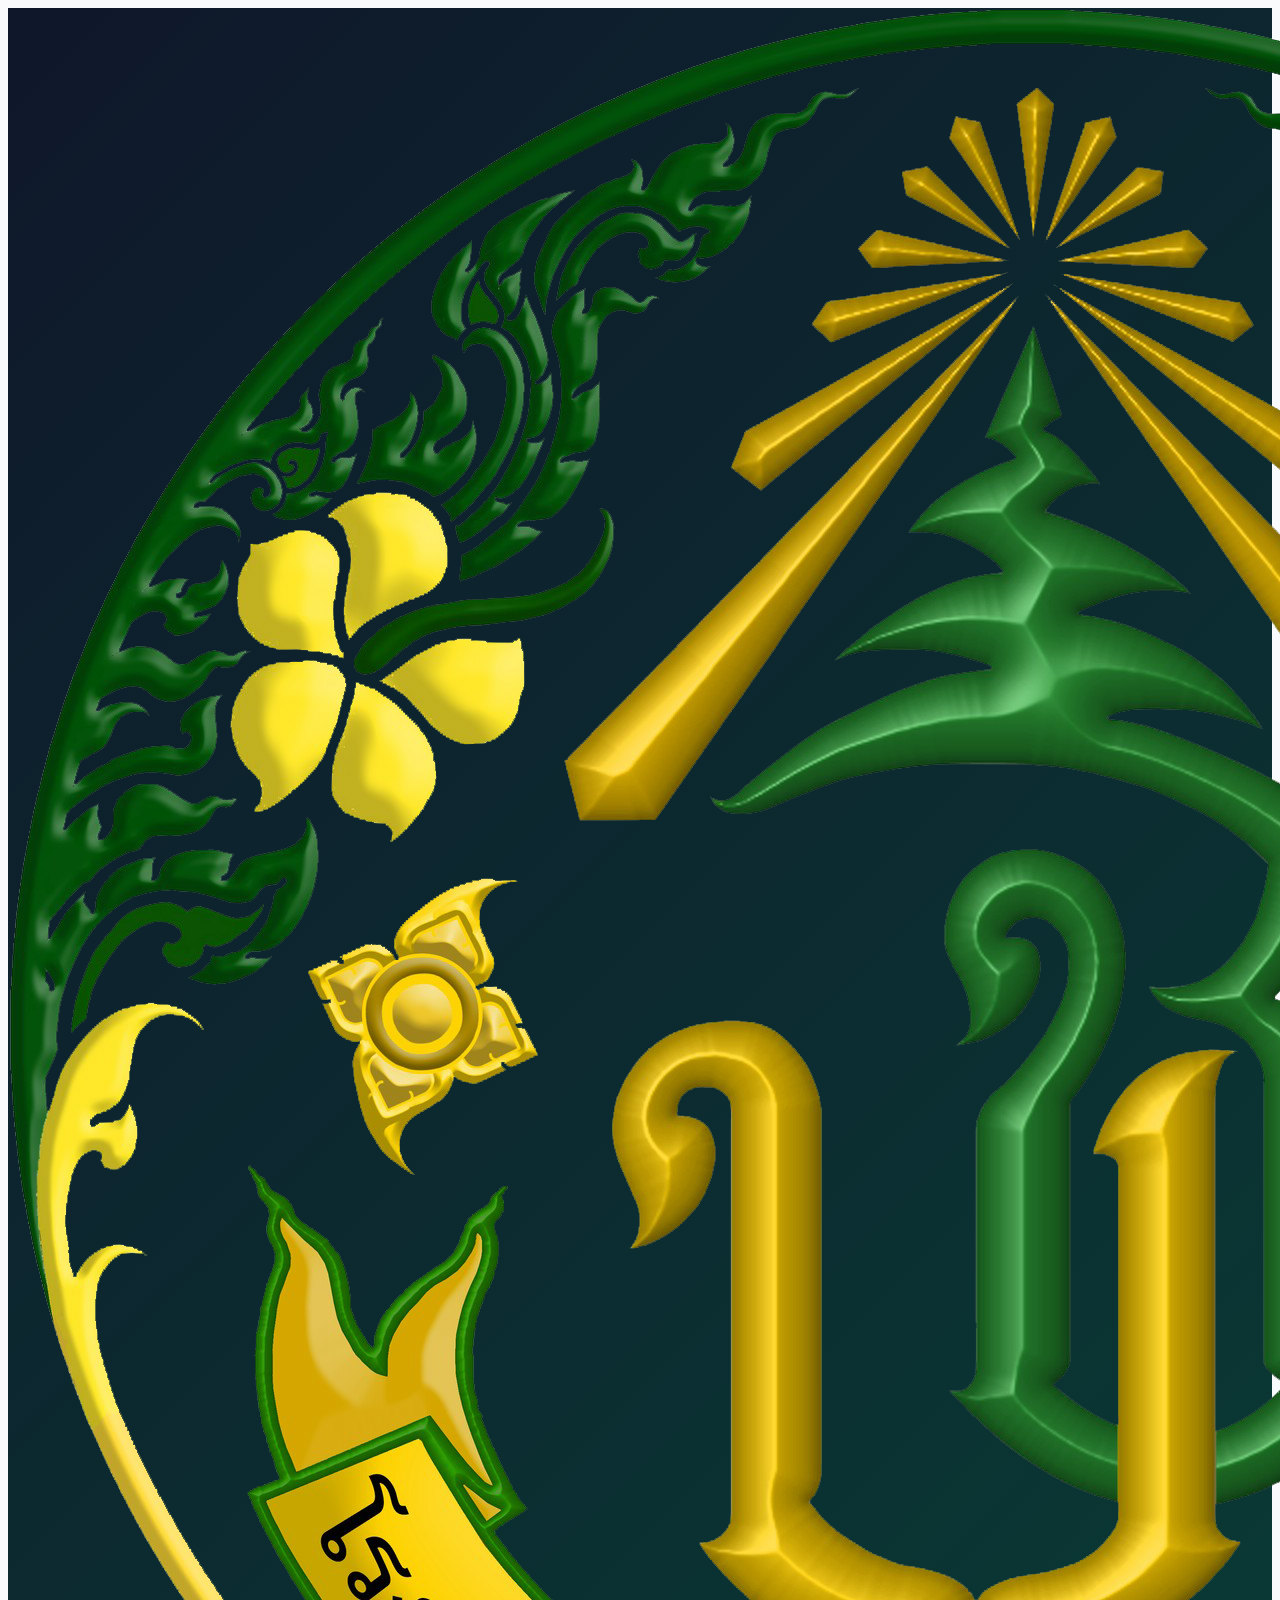
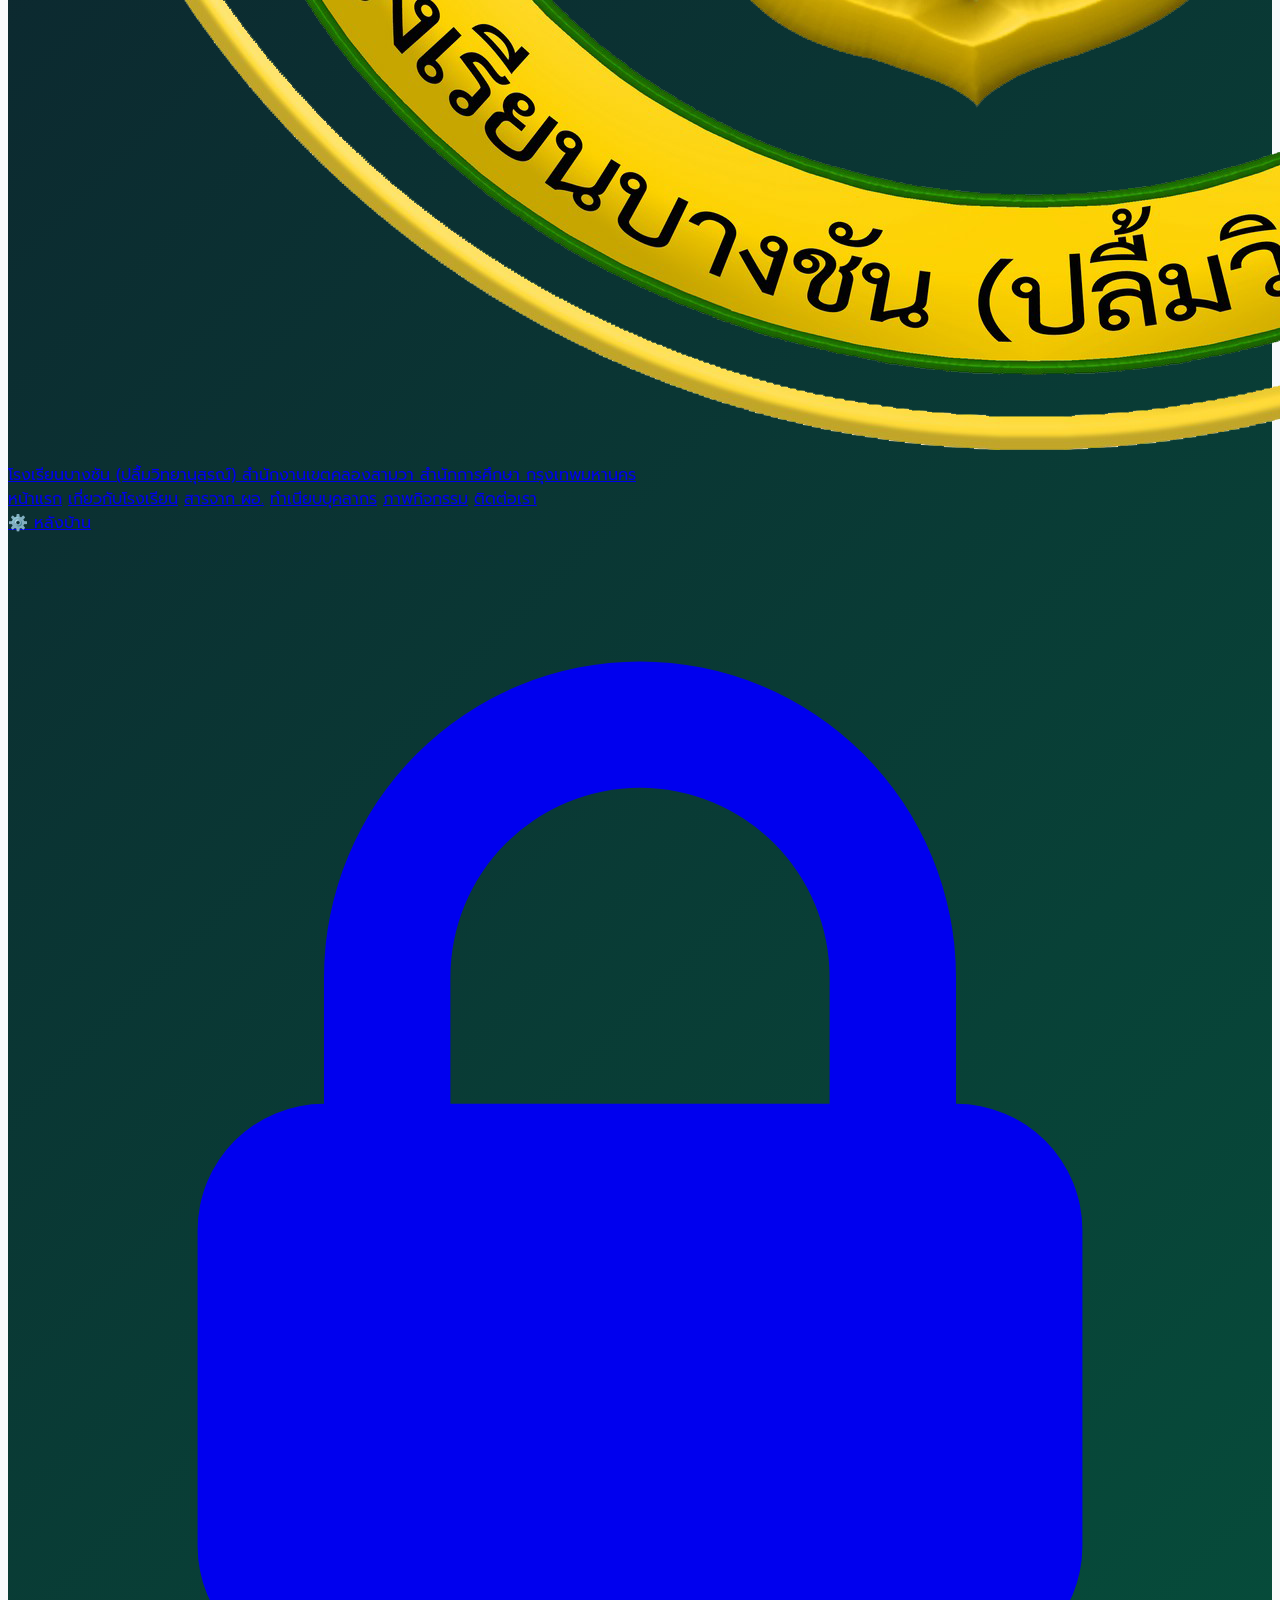
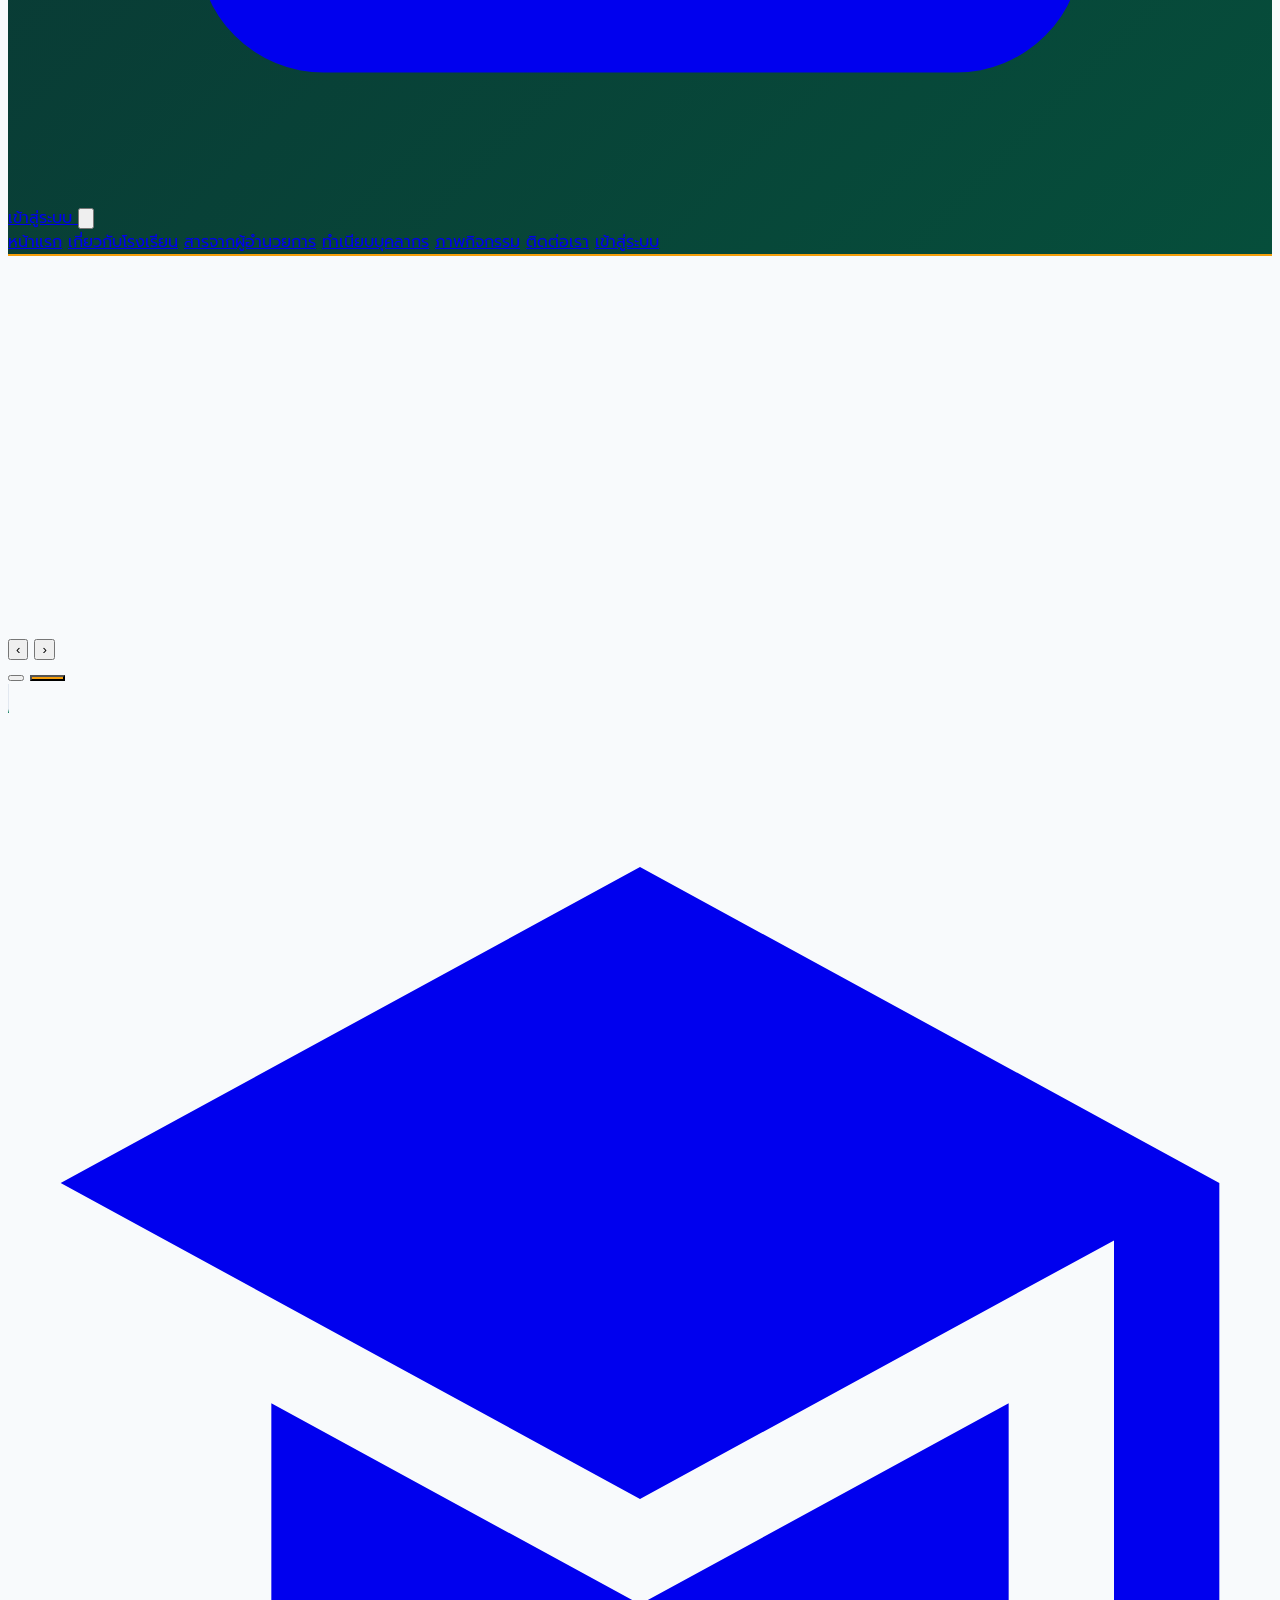
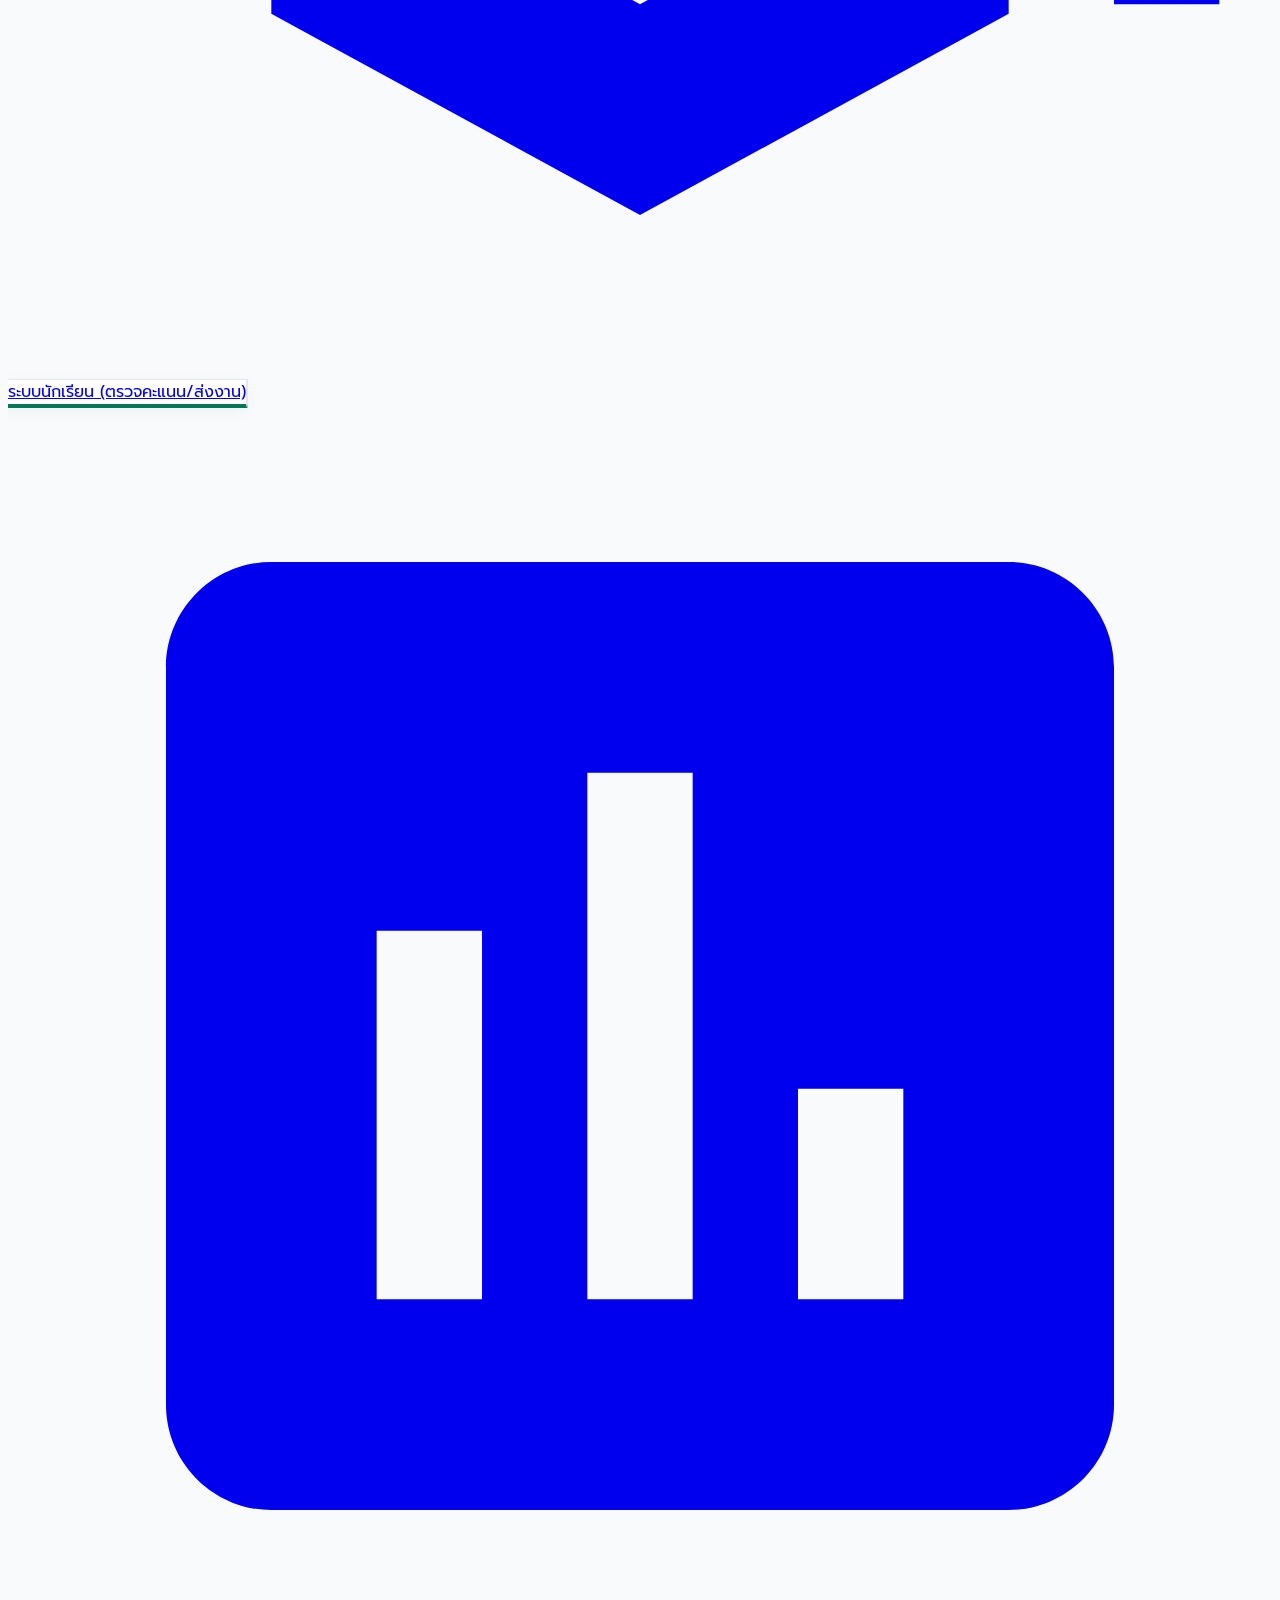
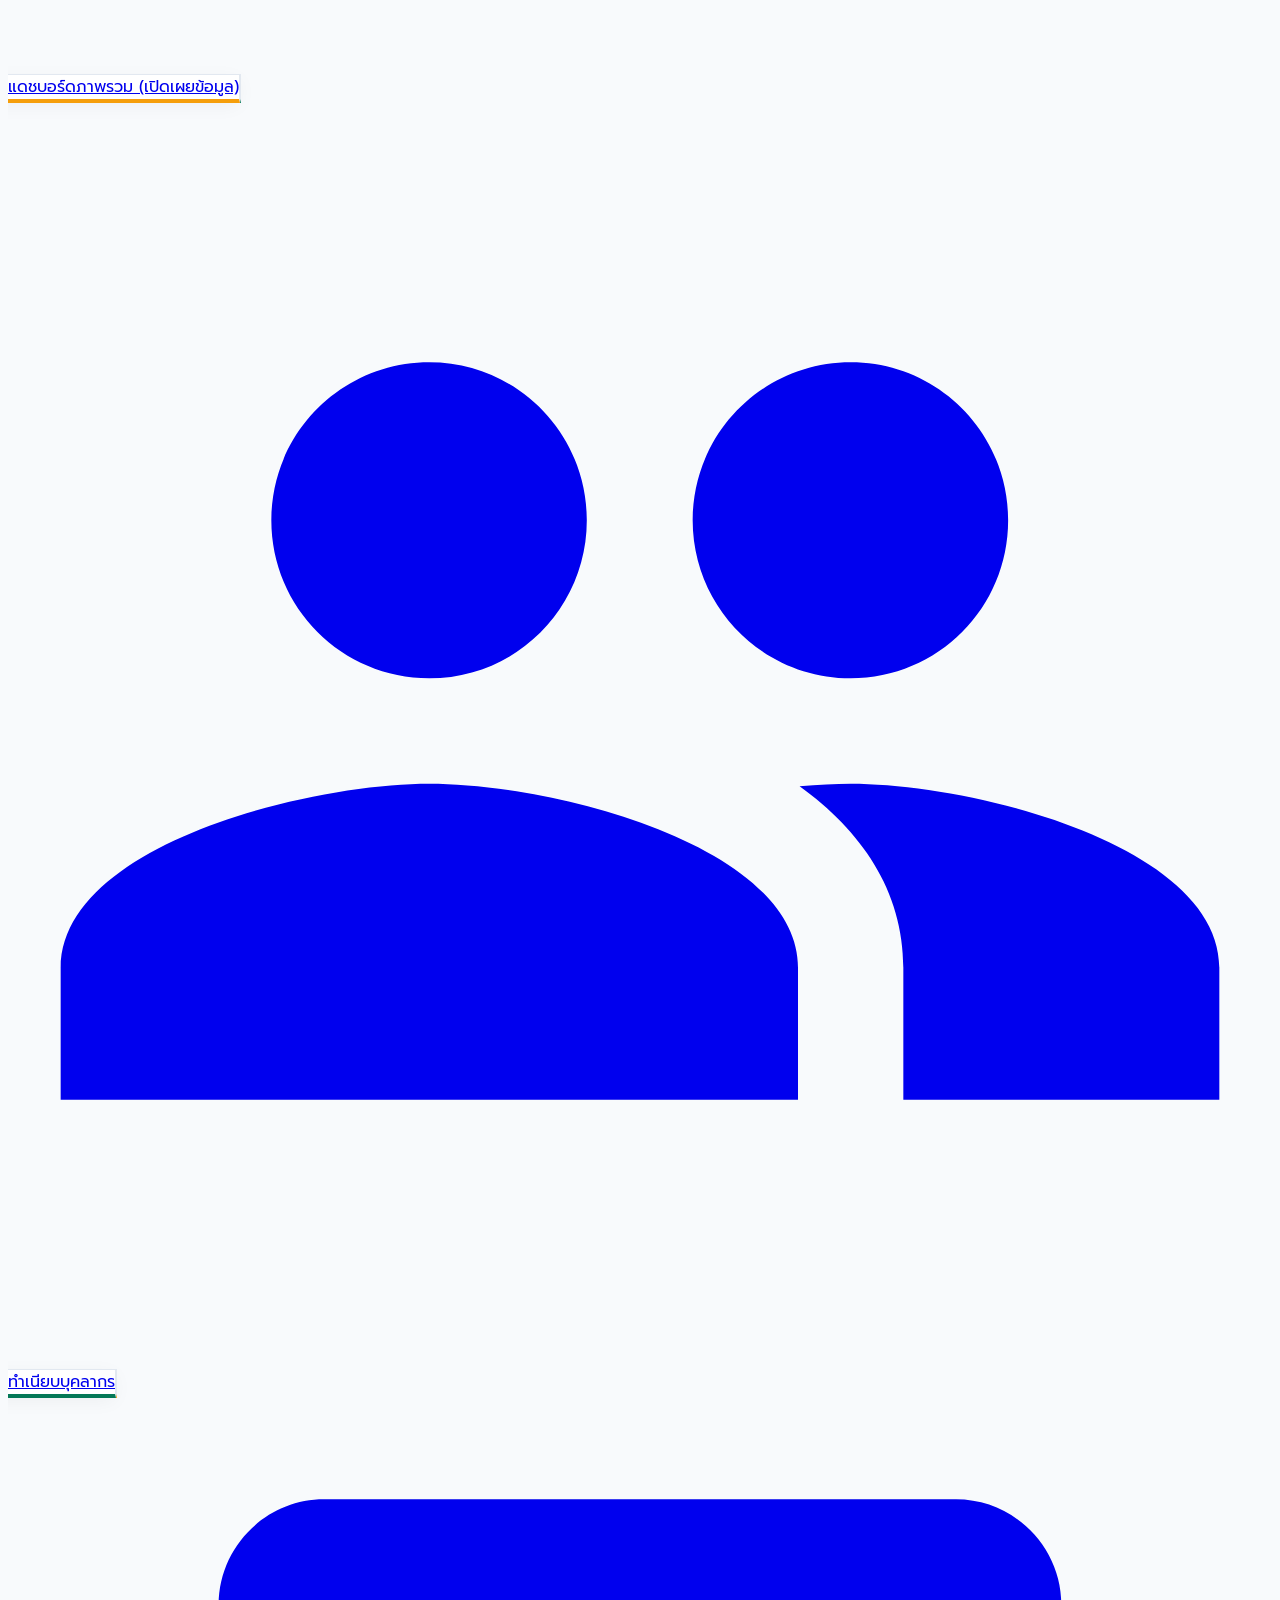
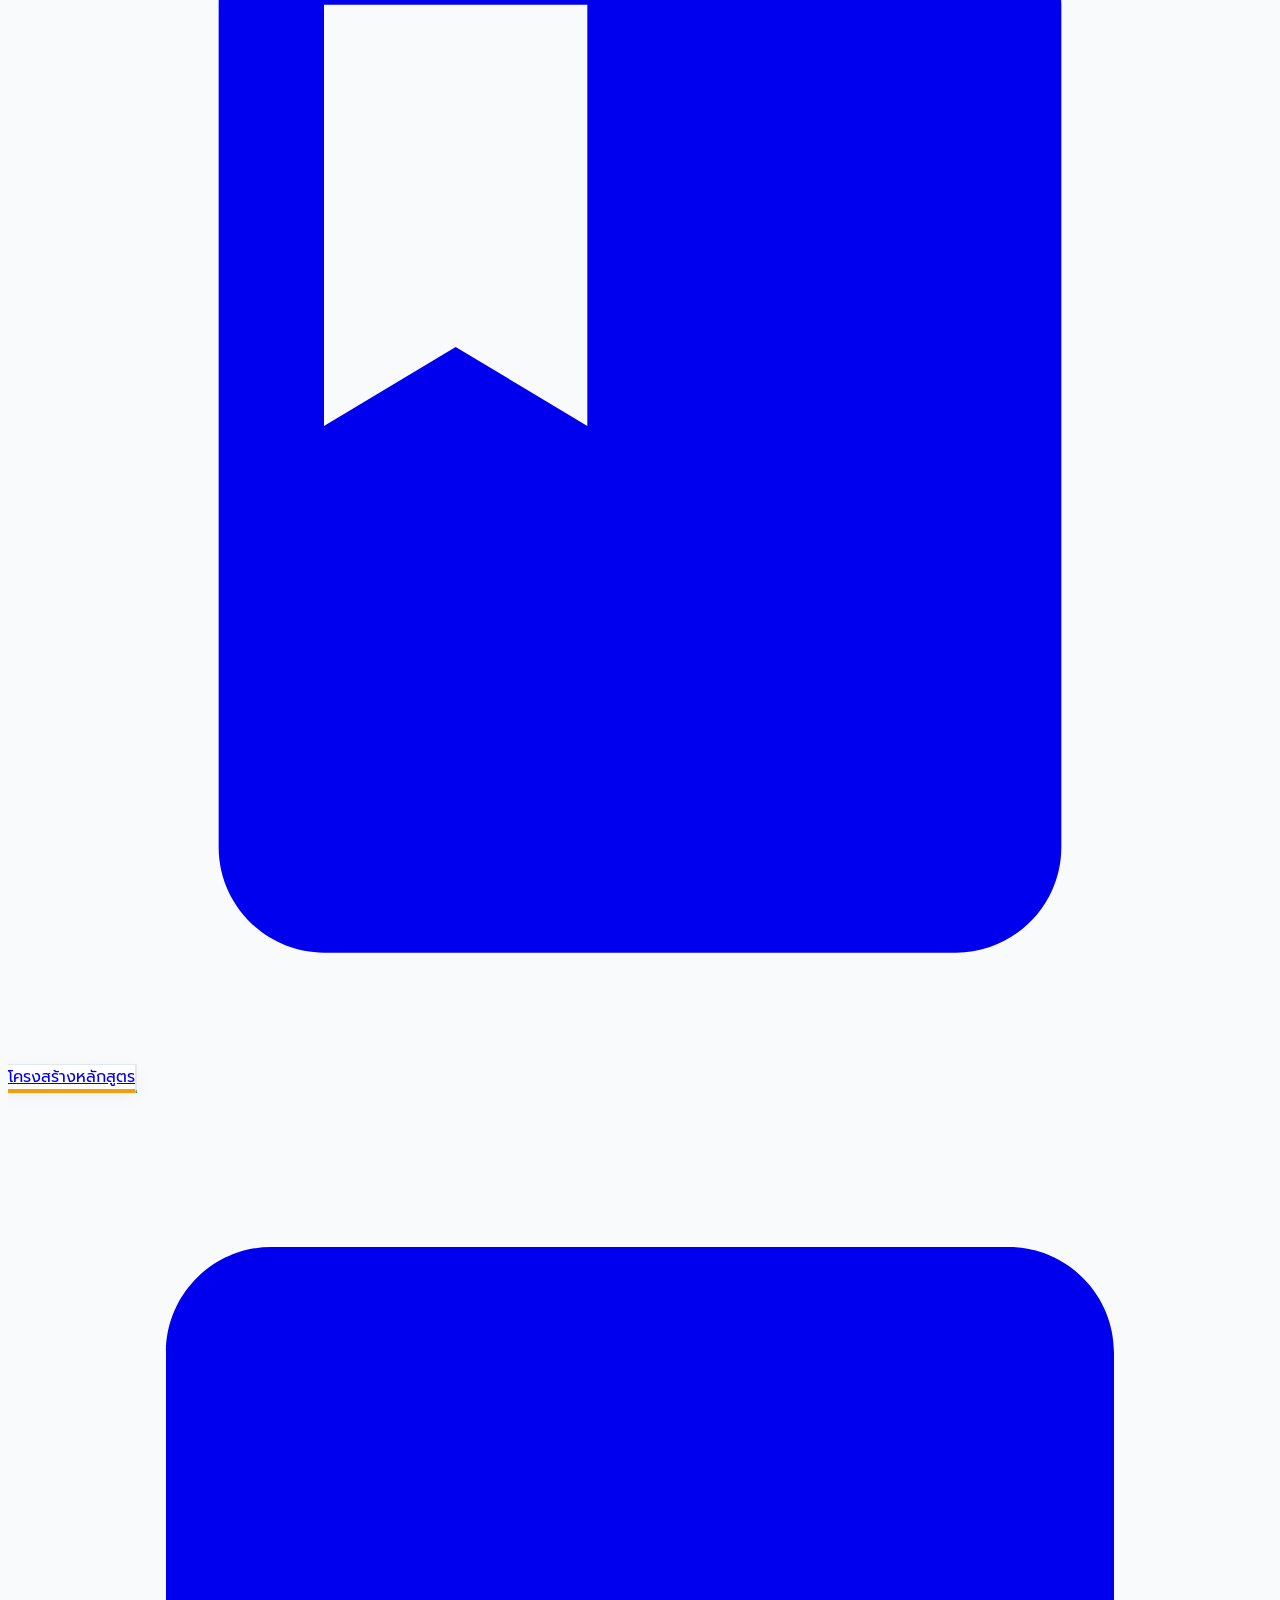
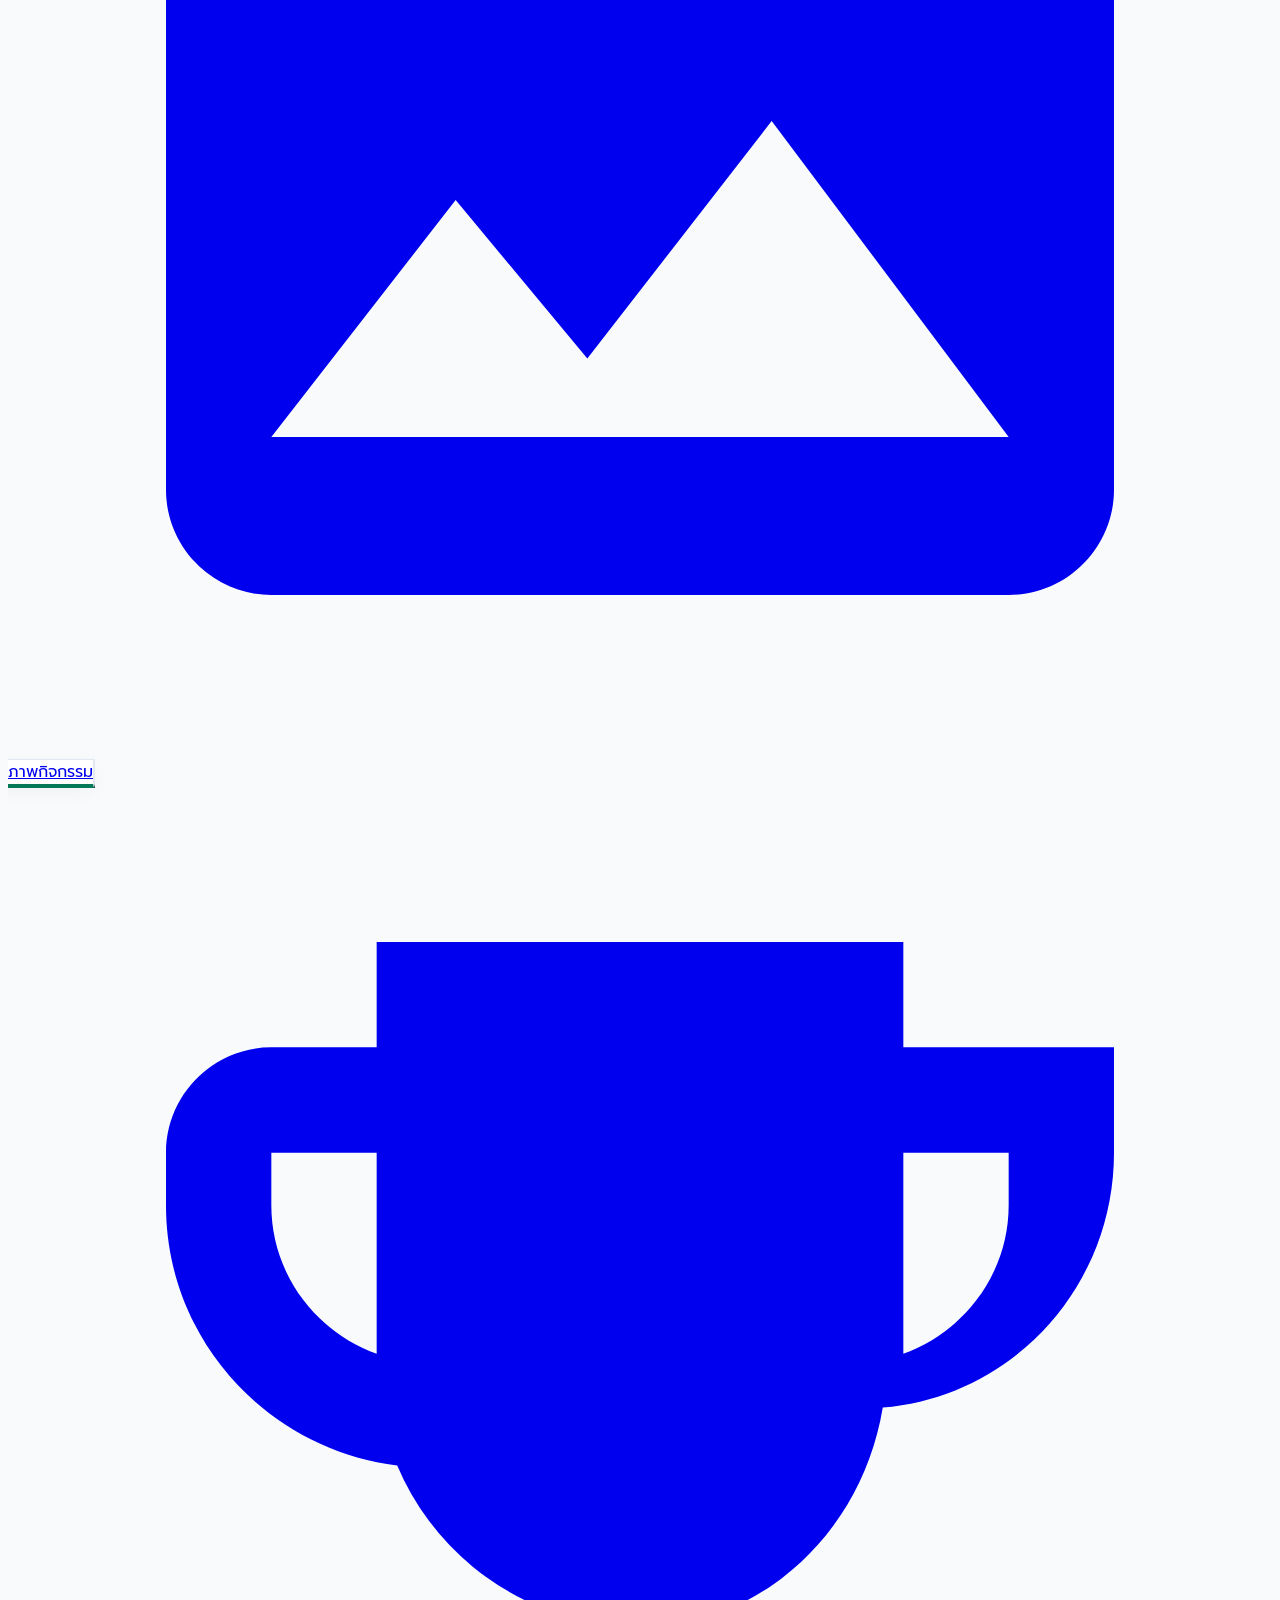
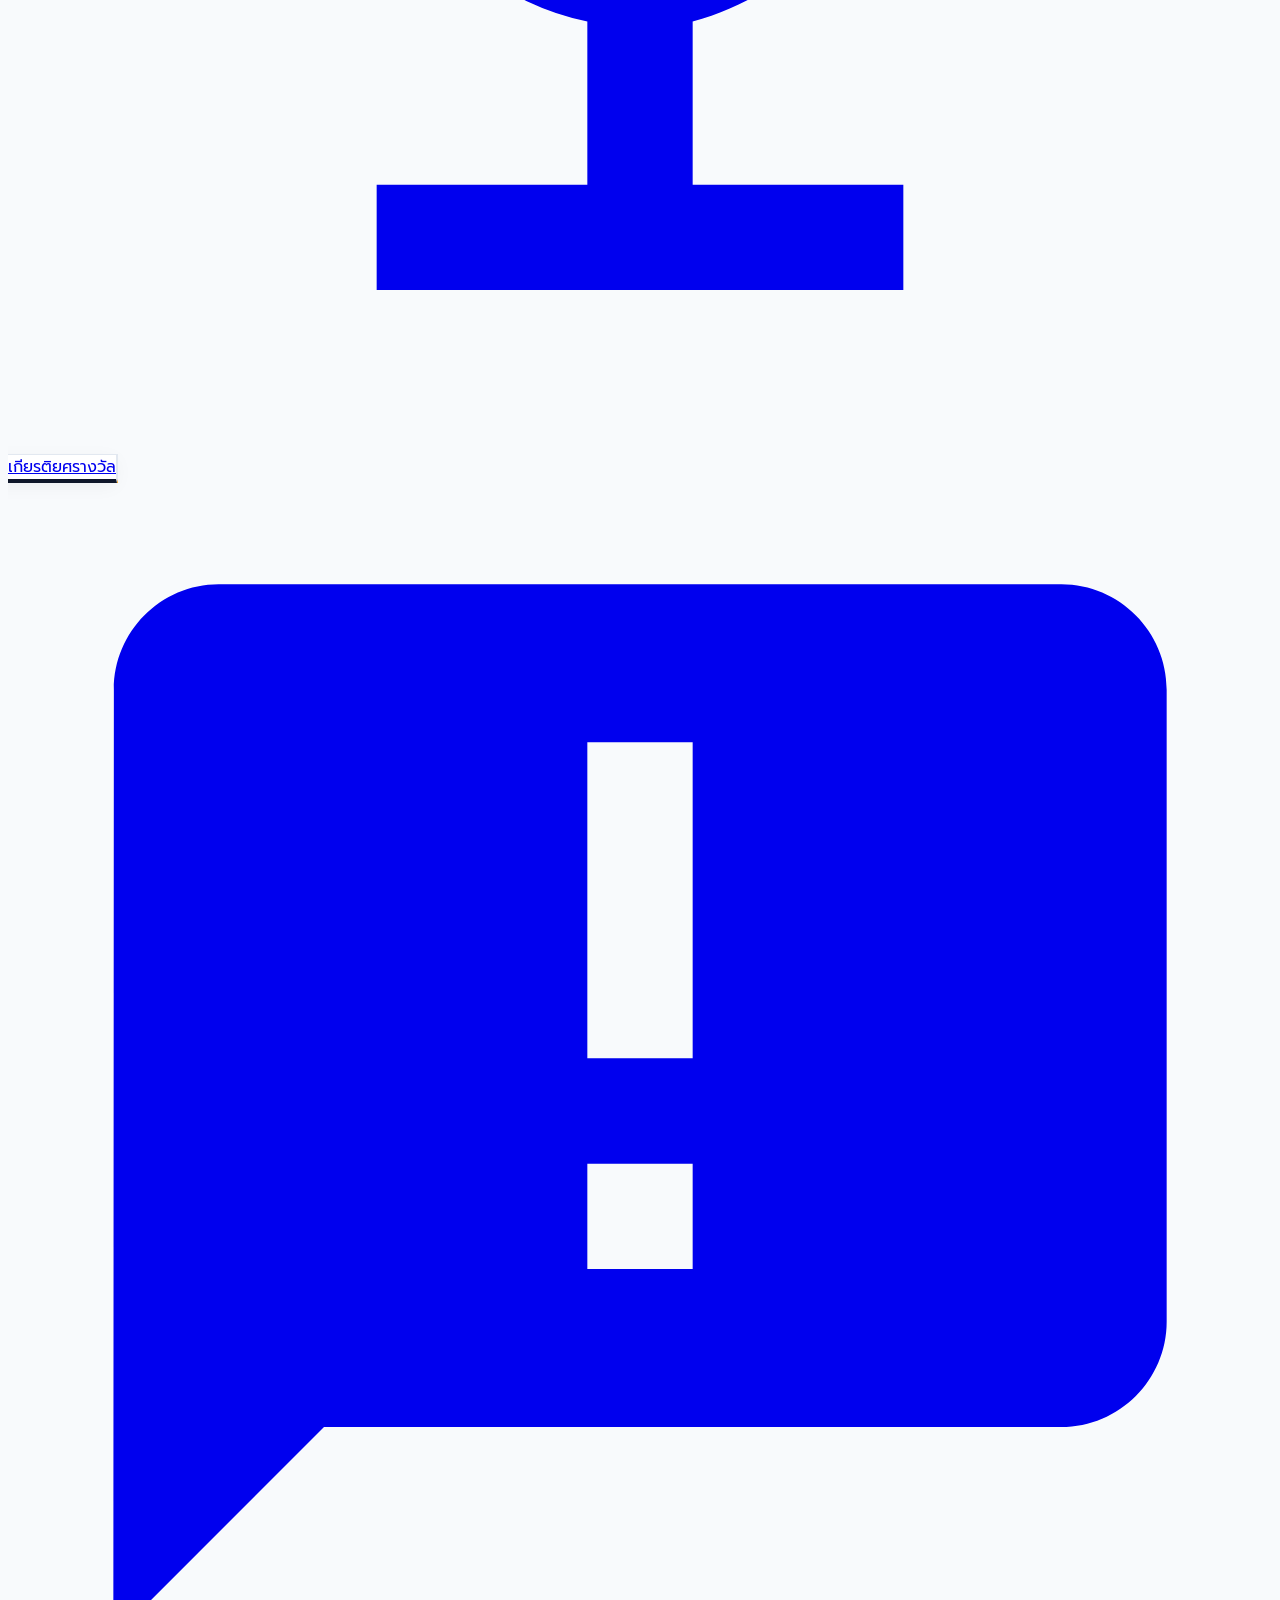
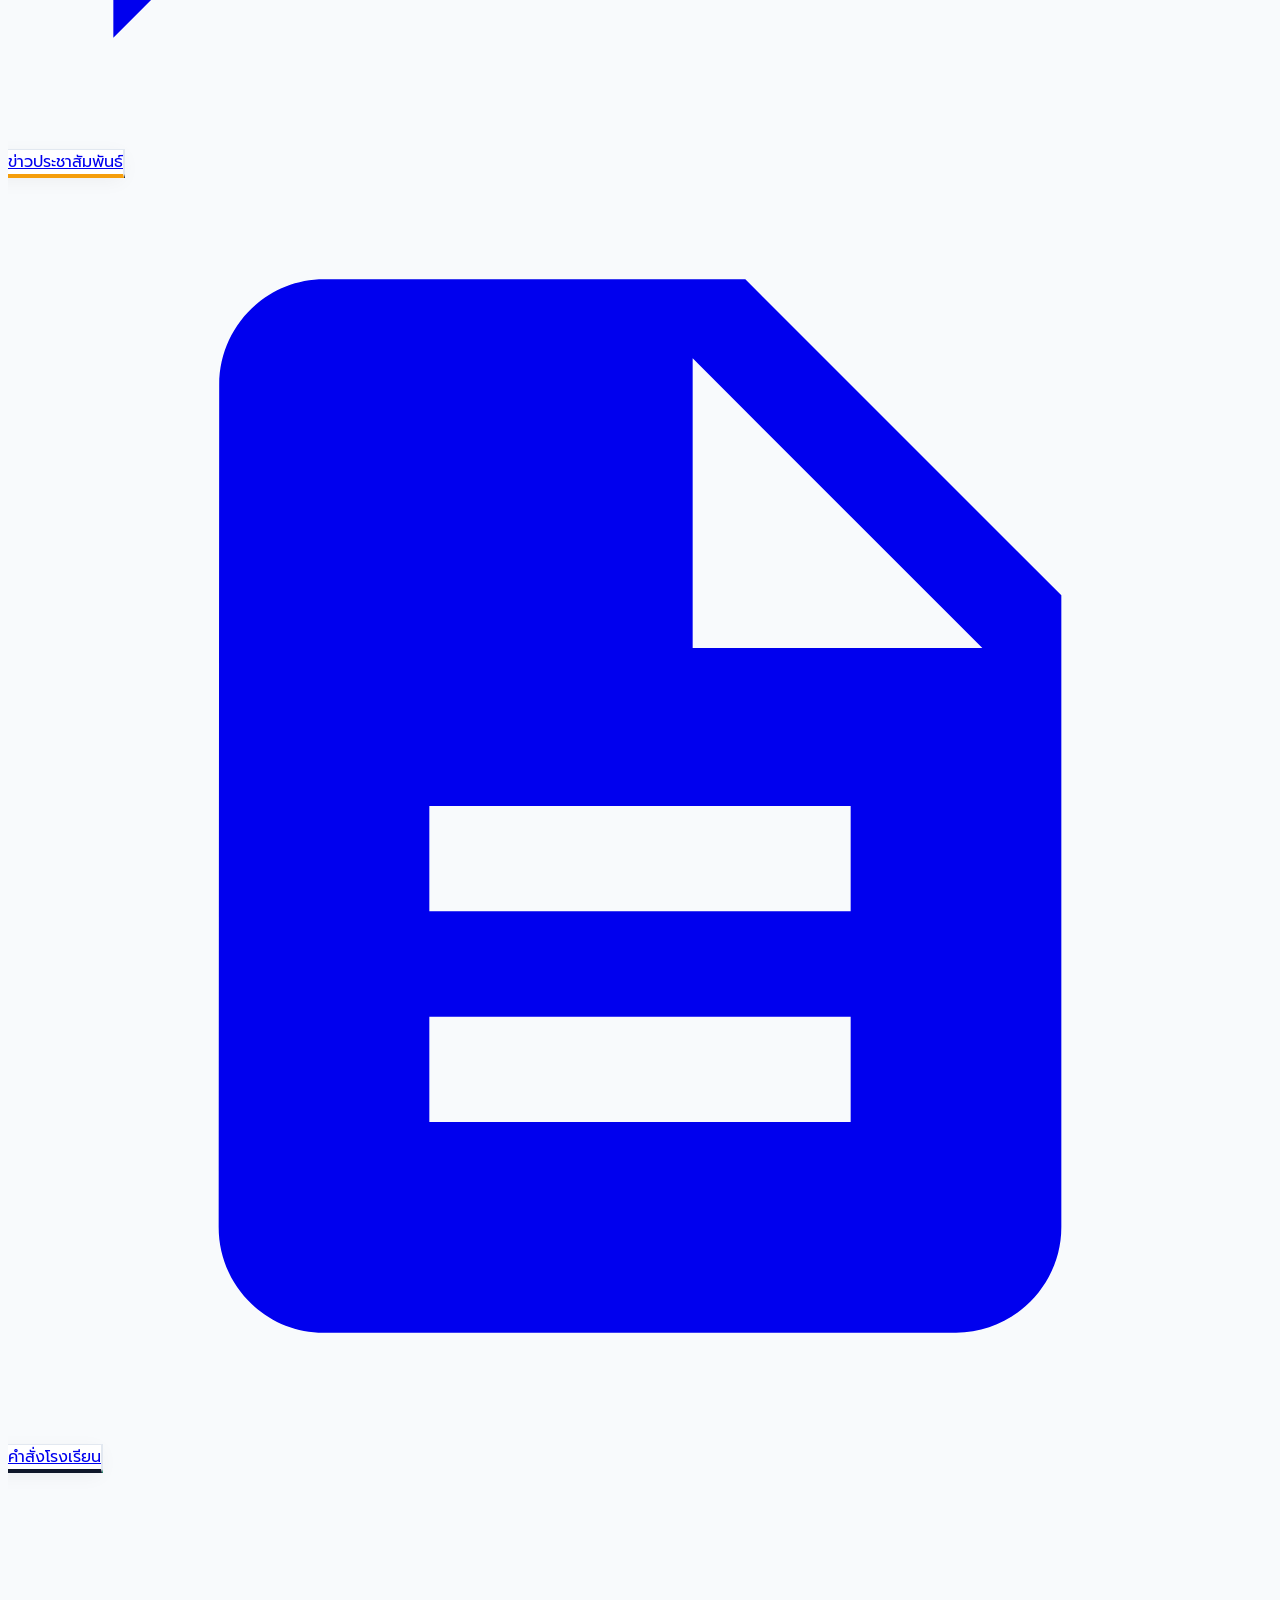
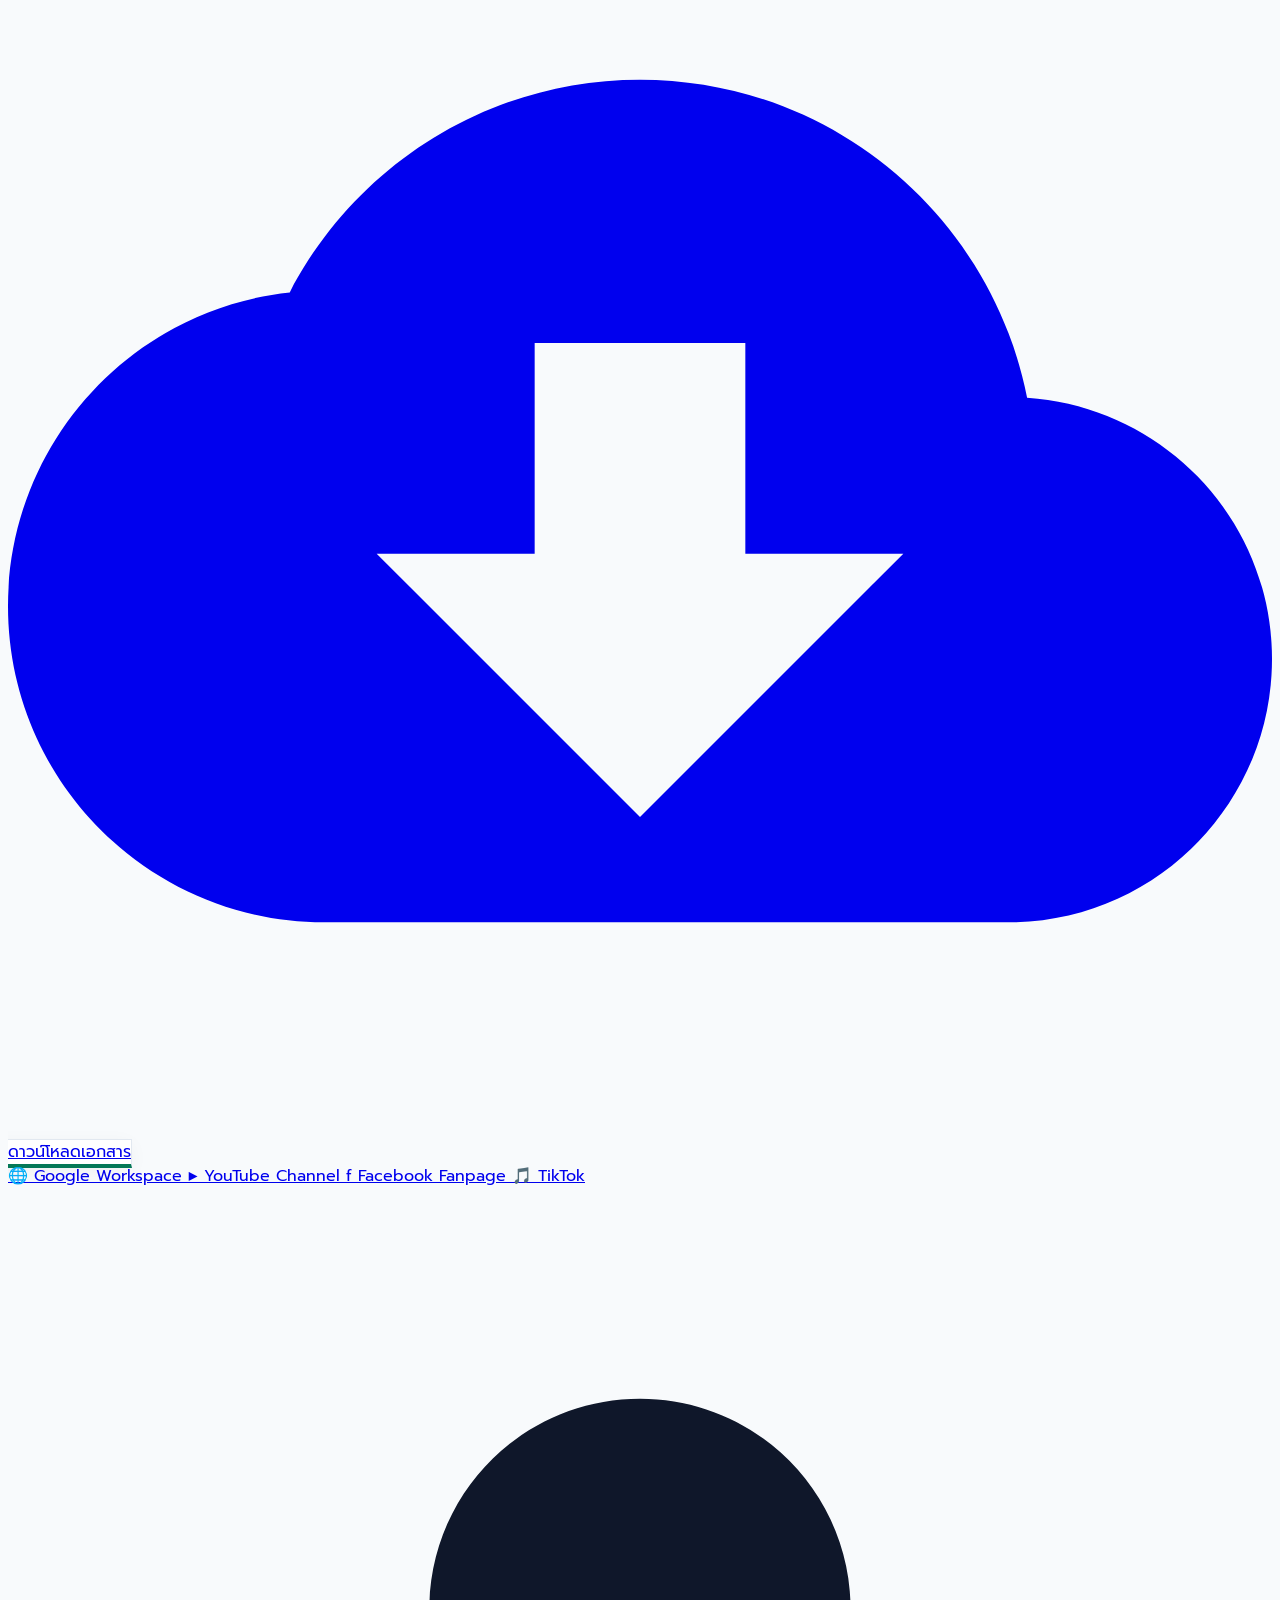
==== commit 81bd9c01: "feat: add quick announcement widget, interactive image lightbox with zoom & reactions, student porta" ====
--- a/index.html
+++ b/index.html
@@ -172,6 +172,20 @@
   <section class="relative -mt-10 sm:-mt-14 z-20 mx-auto max-w-[1536px] px-4 sm:px-8">
     <div class="grid grid-cols-2 sm:grid-cols-4 lg:grid-cols-7 gap-3 sm:gap-4">
       
+      <a href="pages/student-portal.html" class="mwe-card rounded-2xl p-5 text-center badge-border-green flex flex-col items-center justify-center group">
+        <div class="w-12 h-12 rounded-xl bg-emerald-50 text-emerald-700 grid place-items-center mb-2.5 group-hover:scale-110 transition">
+          <svg class="w-6 h-6" fill="currentColor" viewBox="0 0 24 24"><path d="M5 13.18v4L12 21l7-3.82v-4L12 17l-7-3.82zM12 3L1 9l11 6 9-4.91V17h2V9L12 3z"/></svg>
+        </div>
+        <span class="text-sm font-bold text-slate-800">ระบบนักเรียน (ตรวจคะแนน/ส่งงาน)</span>
+      </a>
+
+      <a href="pages/public-dashboard.html" class="mwe-card rounded-2xl p-5 text-center badge-border-yellow flex flex-col items-center justify-center group">
+        <div class="w-12 h-12 rounded-xl bg-amber-50 text-amber-600 grid place-items-center mb-2.5 group-hover:scale-110 transition">
+          <svg class="w-6 h-6" fill="currentColor" viewBox="0 0 24 24"><path d="M19 3H5c-1.1 0-2 .9-2 2v14c0 1.1.9 2 2 2h14c1.1 0 2-.9 2-2V5c0-1.1-.9-2-2-2zM9 17H7v-7h2v7zm4 0h-2V7h2v10zm4 0h-2v-4h2v4z"/></svg>
+        </div>
+        <span class="text-sm font-bold text-slate-800">แดชบอร์ดภาพรวม (เปิดเผยข้อมูล)</span>
+      </a>
+
       <a href="#staff-section" class="mwe-card rounded-2xl p-5 text-center badge-border-green flex flex-col items-center justify-center group">
         <div class="w-12 h-12 rounded-xl bg-emerald-50 text-emerald-700 grid place-items-center mb-2.5 group-hover:scale-110 transition">
           <svg class="w-6 h-6" fill="currentColor" viewBox="0 0 24 24"><path d="M16 11c1.66 0 2.99-1.34 2.99-3S17.66 5 16 5c-1.66 0-3 1.34-3 3s1.34 3 3 3zm-8 0c1.66 0 2.99-1.34 2.99-3S9.66 5 8 5C6.34 5 5 6.34 5 8s1.34 3 3 3zm0 2c-2.33 0-7 1.17-7 3.5V19h14v-2.5c0-2.33-4.67-3.5-7-3.5zm8 0c-.29 0-.62.02-.97.05 1.16.84 1.97 1.97 1.97 3.45V19h6v-2.5c0-2.33-4.67-3.5-7-3.5z"/></svg>
@@ -565,6 +579,97 @@
     </div>
   </div>
 
+  <!-- ============================================================== -->
+  <!-- FLOATING ANNOUNCEMENT WIDGET (กล่องประกาศด่วนลอยมุมขวาล่าง) -->
+  <!-- ============================================================== -->
+  <aside id="announce-widget" role="complementary" aria-label="ประกาศด่วน" class="announce-widget hidden fixed bottom-6 right-6 z-40 max-w-sm rounded-3xl bg-slate-950/95 text-white p-5 shadow-2xl border-2 border-amber-400 backdrop-blur-md">
+    <div class="flex items-start gap-3">
+      <div class="grid place-items-center w-10 h-10 rounded-2xl bg-amber-400/20 text-amber-400 text-xl shrink-0 animate-bounce">
+        🔔
+      </div>
+      <div class="flex-1 min-w-0 pr-6">
+        <span class="inline-block bg-amber-400 text-slate-950 text-[10px] font-black uppercase px-2 py-0.5 rounded-full mb-1">ประกาศด่วน</span>
+        <h4 class="text-sm font-bold text-white leading-snug truncate">เปิดรับสมัครนักเรียนใหม่</h4>
+        <p class="text-xs text-slate-300 mt-1 line-clamp-2">ประจำปีการศึกษา ตรวจสอบคุณสมบัติและขั้นตอนการยื่นใบสมัครออนไลน์</p>
+        <button data-news-id="1" class="mt-3 inline-flex items-center gap-1 text-xs font-bold text-amber-400 hover:text-amber-300 hover:underline">
+          อ่านประกาศฉบับเต็ม →
+        </button>
+      </div>
+      <button id="announce-close" type="button" aria-label="ปิดกล่องประกาศ" class="absolute top-4 right-4 text-slate-400 hover:text-white text-lg leading-none">
+        &times;
+      </button>
+    </div>
+  </aside>
+
+  <!-- ============================================================== -->
+  <!-- INTERACTIVE IMAGE LIGHTBOX & REACTION BOX (ขยายรูป + กล่องตอบโต้) -->
+  <!-- ============================================================== -->
+  <div id="image-lightbox-modal" class="fixed inset-0 z-50 hidden bg-black/80 backdrop-blur-md grid place-items-center p-4 overflow-y-auto">
+    <div class="relative max-w-4xl w-full bg-white rounded-3xl overflow-hidden shadow-2xl border border-slate-200 my-8">
+      
+      <!-- Top Bar -->
+      <div class="flex items-center justify-between px-6 py-4 bg-slate-900 text-white border-b-2 border-amber-400">
+        <div>
+          <span id="lightbox-category" class="bg-amber-400 text-slate-950 text-[10px] font-black uppercase px-2 py-0.5 rounded-full">กิจกรรม</span>
+          <h3 id="lightbox-title" class="font-bold text-base mt-1 text-white"></h3>
+        </div>
+        <button id="lightbox-close" aria-label="ปิดรูปภาพ" class="text-slate-400 hover:text-white text-3xl font-light leading-none p-1">
+          &times;
+        </button>
+      </div>
+
+      <!-- Image Area with Zoom capability -->
+      <div class="relative bg-slate-950 text-center flex items-center justify-center p-2 min-h-[300px] max-h-[65vh] overflow-hidden group">
+        <img id="lightbox-img" src="" alt="ขยายภาพ" class="max-h-[60vh] max-w-full object-contain mx-auto cursor-zoom-in transition-transform duration-300 select-none">
+        <span class="absolute bottom-3 right-4 text-[10px] text-white/70 bg-black/60 px-2 py-1 rounded-md pointer-events-none">🔍 คลิกเพื่อซูมเข้า/ออก</span>
+      </div>
+
+      <!-- Bottom Interactive Area & Reaction Box (กล่องตอบโต้) -->
+      <div class="p-6 bg-slate-50 border-t border-slate-200">
+        <div class="flex flex-col sm:flex-row sm:items-center justify-between gap-4 pb-4 border-b border-slate-200">
+          <div>
+            <span id="lightbox-date" class="text-xs text-slate-500 font-medium"></span>
+            <p id="lightbox-desc" class="text-xs text-slate-700 mt-1 max-w-xl"></p>
+          </div>
+
+          <!-- กล่องกดความรู้สึก (Emoji Reactions) -->
+          <div class="flex items-center gap-1.5 shrink-0 bg-white p-1.5 rounded-2xl border border-slate-200 shadow-sm">
+            <button class="lightbox-react-btn px-2.5 py-1 rounded-xl hover:bg-rose-50 text-xs font-semibold text-slate-700 hover:text-rose-600 transition flex items-center gap-1" data-emoji="love">
+              <span>❤️</span> <span class="react-count" data-emoji-count="love">12</span>
+            </button>
+            <button class="lightbox-react-btn px-2.5 py-1 rounded-xl hover:bg-amber-50 text-xs font-semibold text-slate-700 hover:text-amber-600 transition flex items-center gap-1" data-emoji="clap">
+              <span>👏</span> <span class="react-count" data-emoji-count="clap">8</span>
+            </button>
+            <button class="lightbox-react-btn px-2.5 py-1 rounded-xl hover:bg-yellow-50 text-xs font-semibold text-slate-700 hover:text-yellow-600 transition flex items-center gap-1" data-emoji="idea">
+              <span>💡</span> <span class="react-count" data-emoji-count="idea">5</span>
+            </button>
+            <button class="lightbox-react-btn px-2.5 py-1 rounded-xl hover:bg-emerald-50 text-xs font-semibold text-slate-700 hover:text-emerald-600 transition flex items-center gap-1" data-emoji="like">
+              <span>👍</span> <span class="react-count" data-emoji-count="like">19</span>
+            </button>
+          </div>
+        </div>
+
+        <!-- กล่องความคิดเห็น / ตอบโต้ (Interactive Comment Section) -->
+        <div class="mt-4">
+          <label class="block text-xs font-bold text-slate-800 mb-2">💬 ความคิดเห็นและข้อความร่วมยินดี</label>
+          <div id="lightbox-comments-list" class="space-y-2 max-h-32 overflow-y-auto mb-3 pr-1 text-xs">
+            <div class="bg-white p-2.5 rounded-xl border border-slate-200 text-slate-700">
+              <span class="font-bold text-emerald-800">ผู้ปกครองนักเรียน:</span> ภาพกิจกรรมสวยงามและอบอุ่นมากครับ ชื่นชมคุณครูทุกท่าน
+            </div>
+          </div>
+          <form id="lightbox-comment-form" class="flex gap-2">
+            <input type="text" id="lightbox-comment-input" required placeholder="เขียนข้อความแสดงความยินดีหรือตอบโต้ที่นี่..." class="flex-1 rounded-xl border border-slate-200 px-3.5 py-2 text-xs focus:border-emerald-600 focus:outline-none bg-white">
+            <button type="submit" class="px-4 py-2 bg-emerald-800 hover:bg-emerald-700 text-white rounded-xl text-xs font-bold shadow-sm transition">
+              ส่งข้อความ
+            </button>
+          </form>
+        </div>
+
+      </div>
+
+    </div>
+  </div>
+
   <!-- Slide-over News Panel -->
   <div id="slideover-backdrop" class="fixed inset-0 z-50 bg-black/40 backdrop-blur-sm opacity-0 pointer-events-none transition-opacity duration-500 ease-in-out" aria-hidden="true"></div>
   <aside id="slideover-panel" class="invisible fixed top-0 right-0 h-screen w-full z-50 bg-white shadow-2xl flex flex-col transform transition-transform duration-500 ease-in-out translate-x-full" role="dialog" aria-modal="true" aria-labelledby="slideover-title" aria-hidden="true">
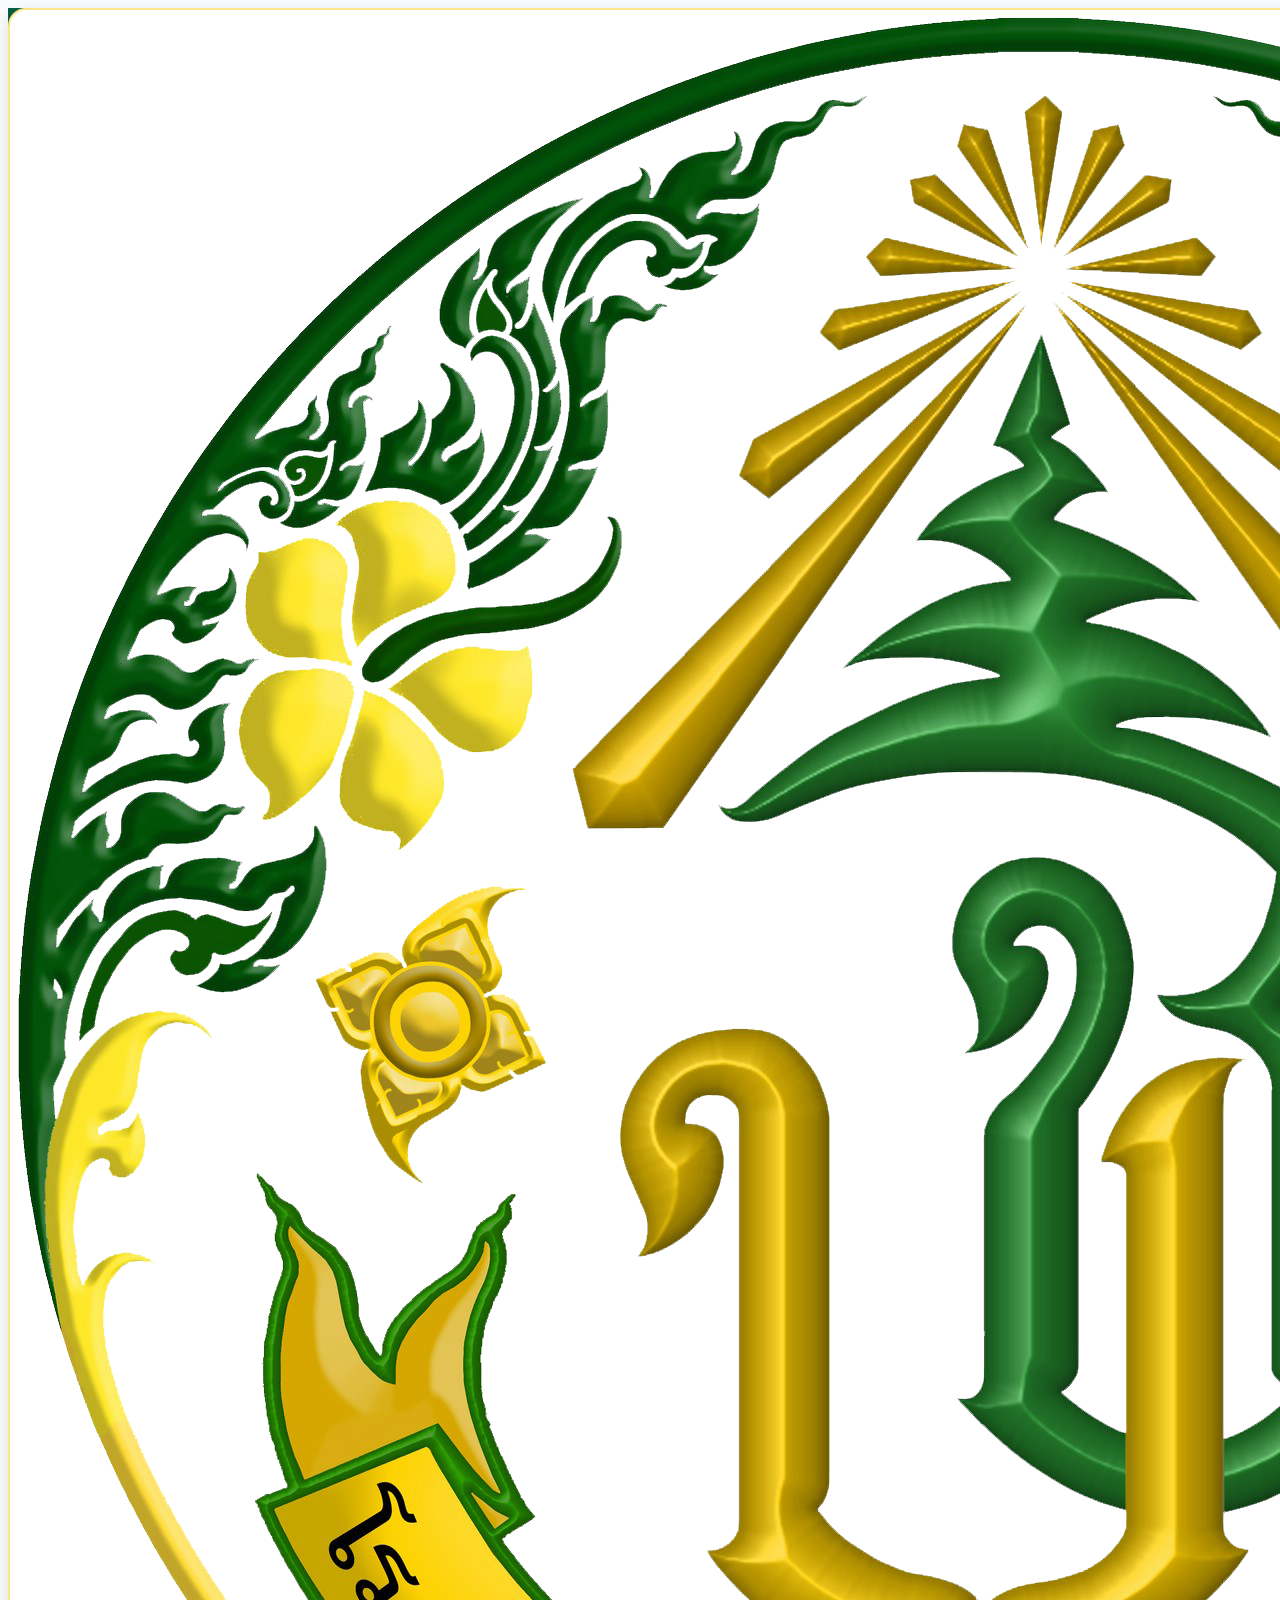
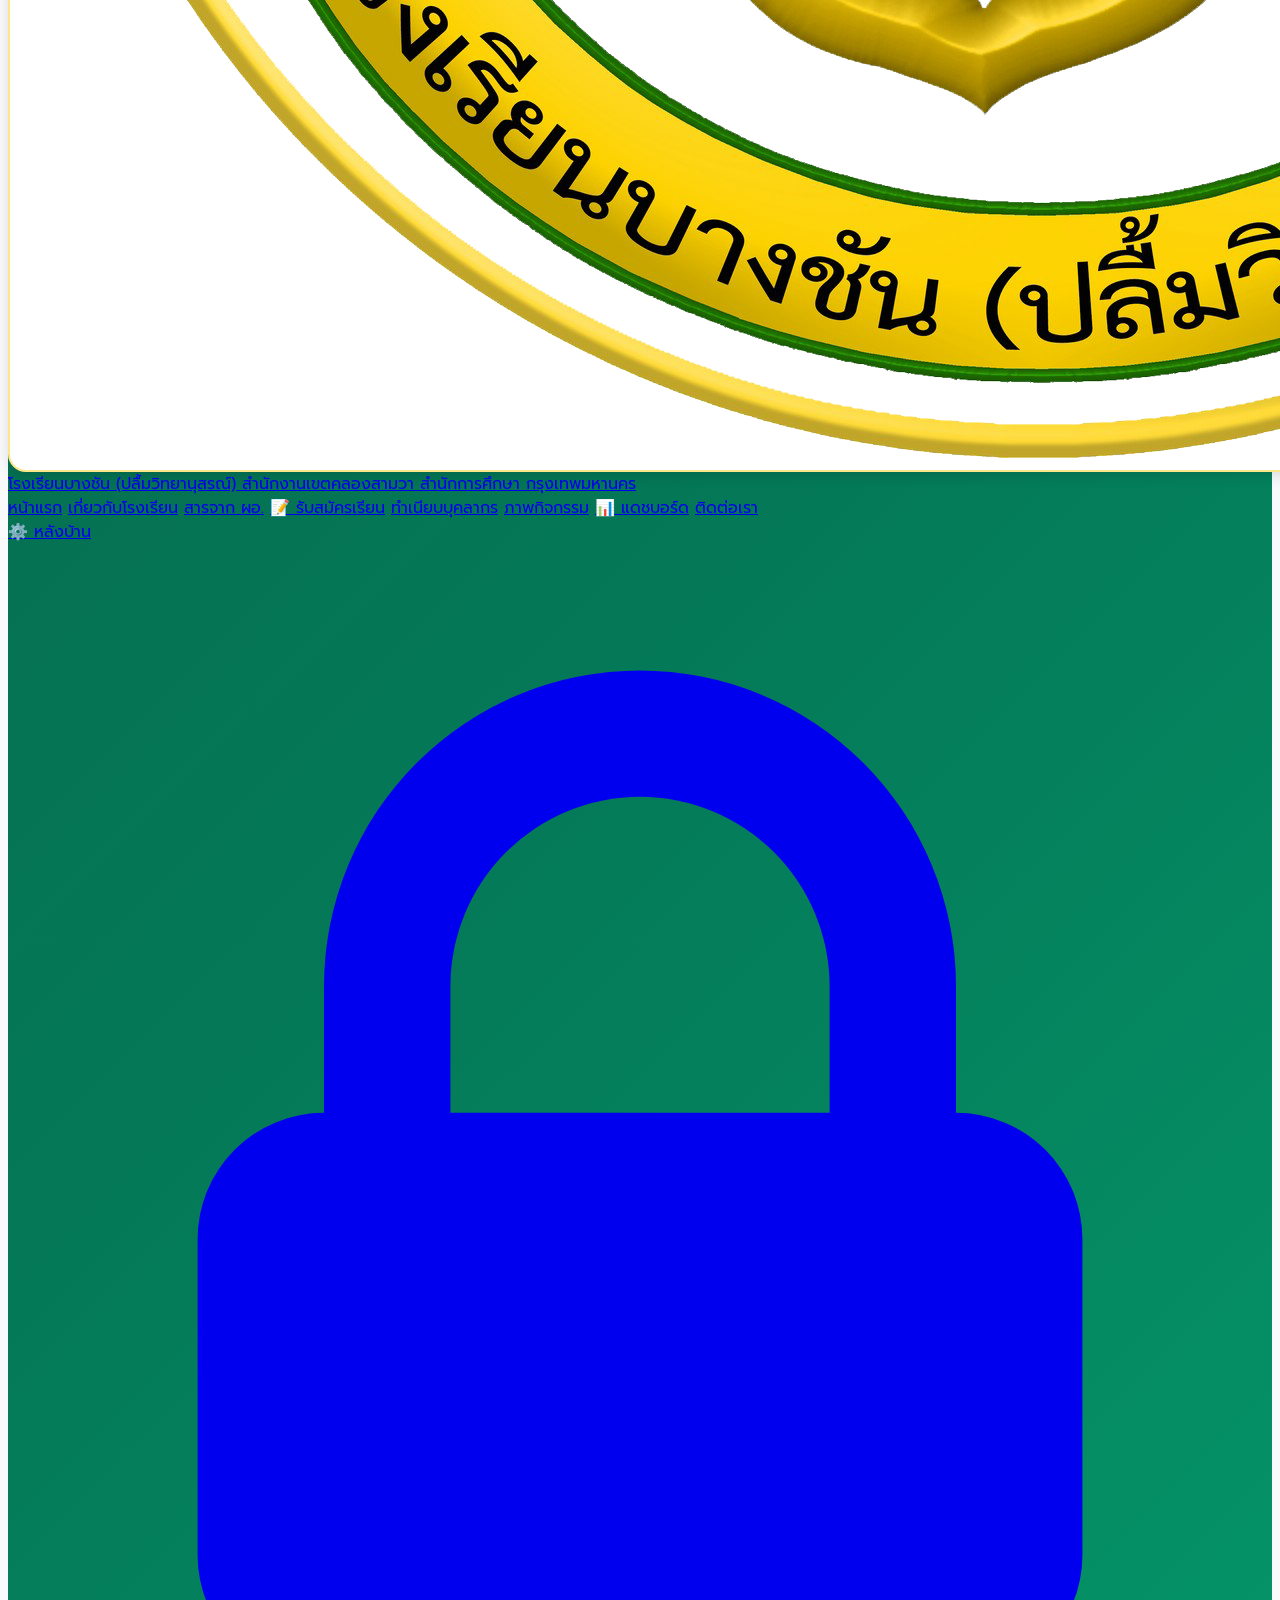
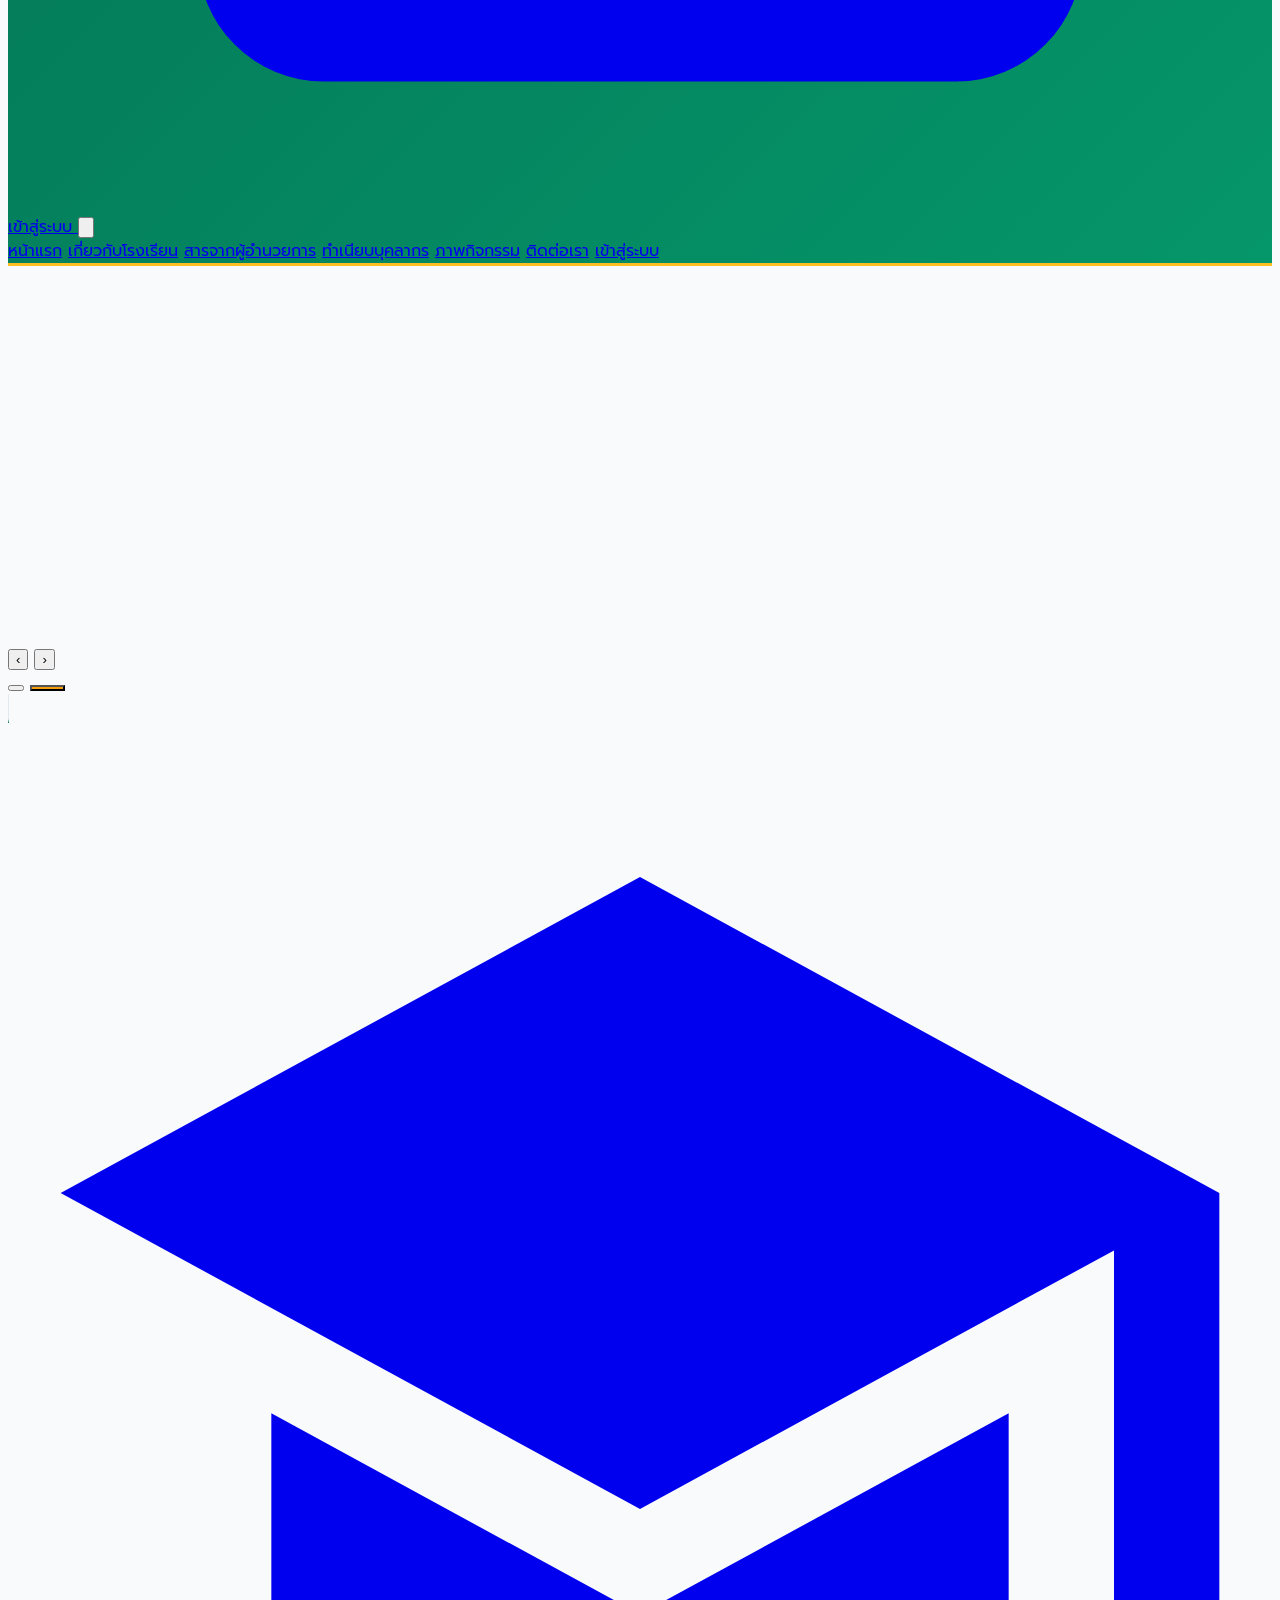
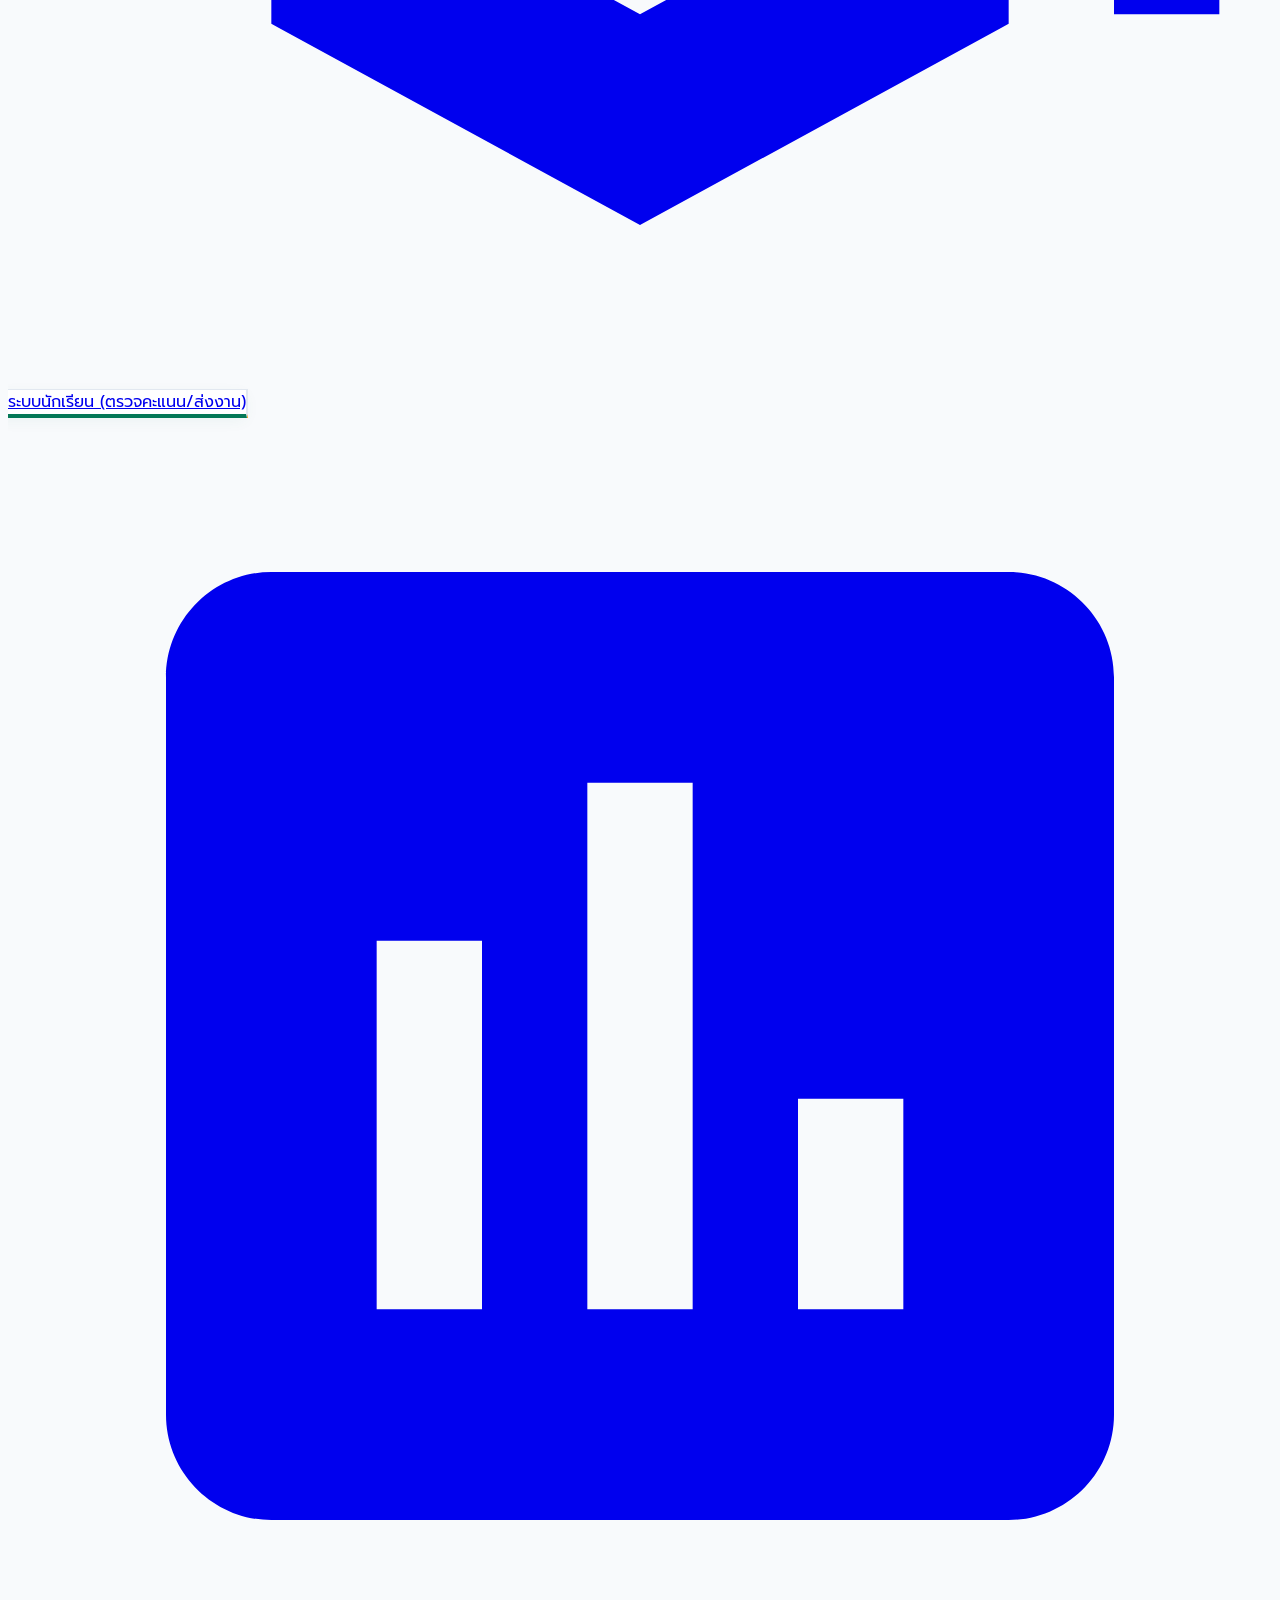
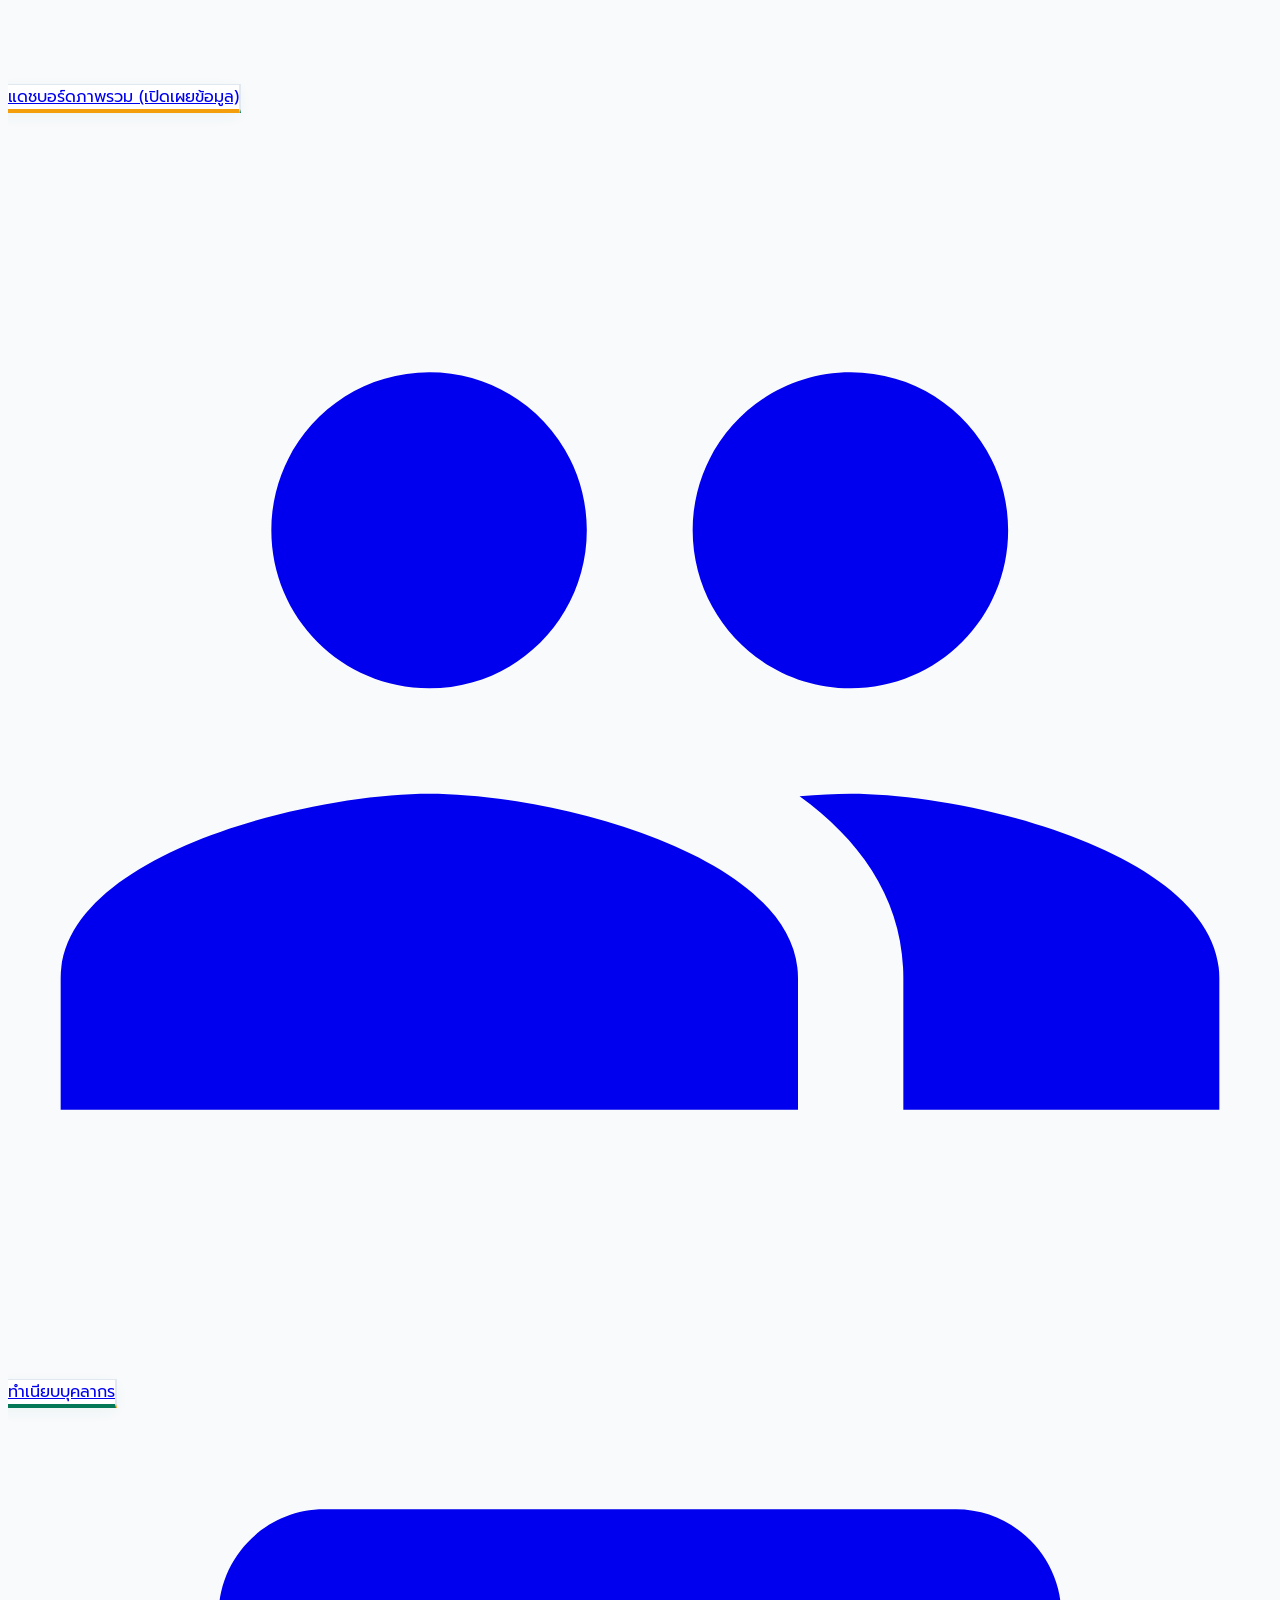
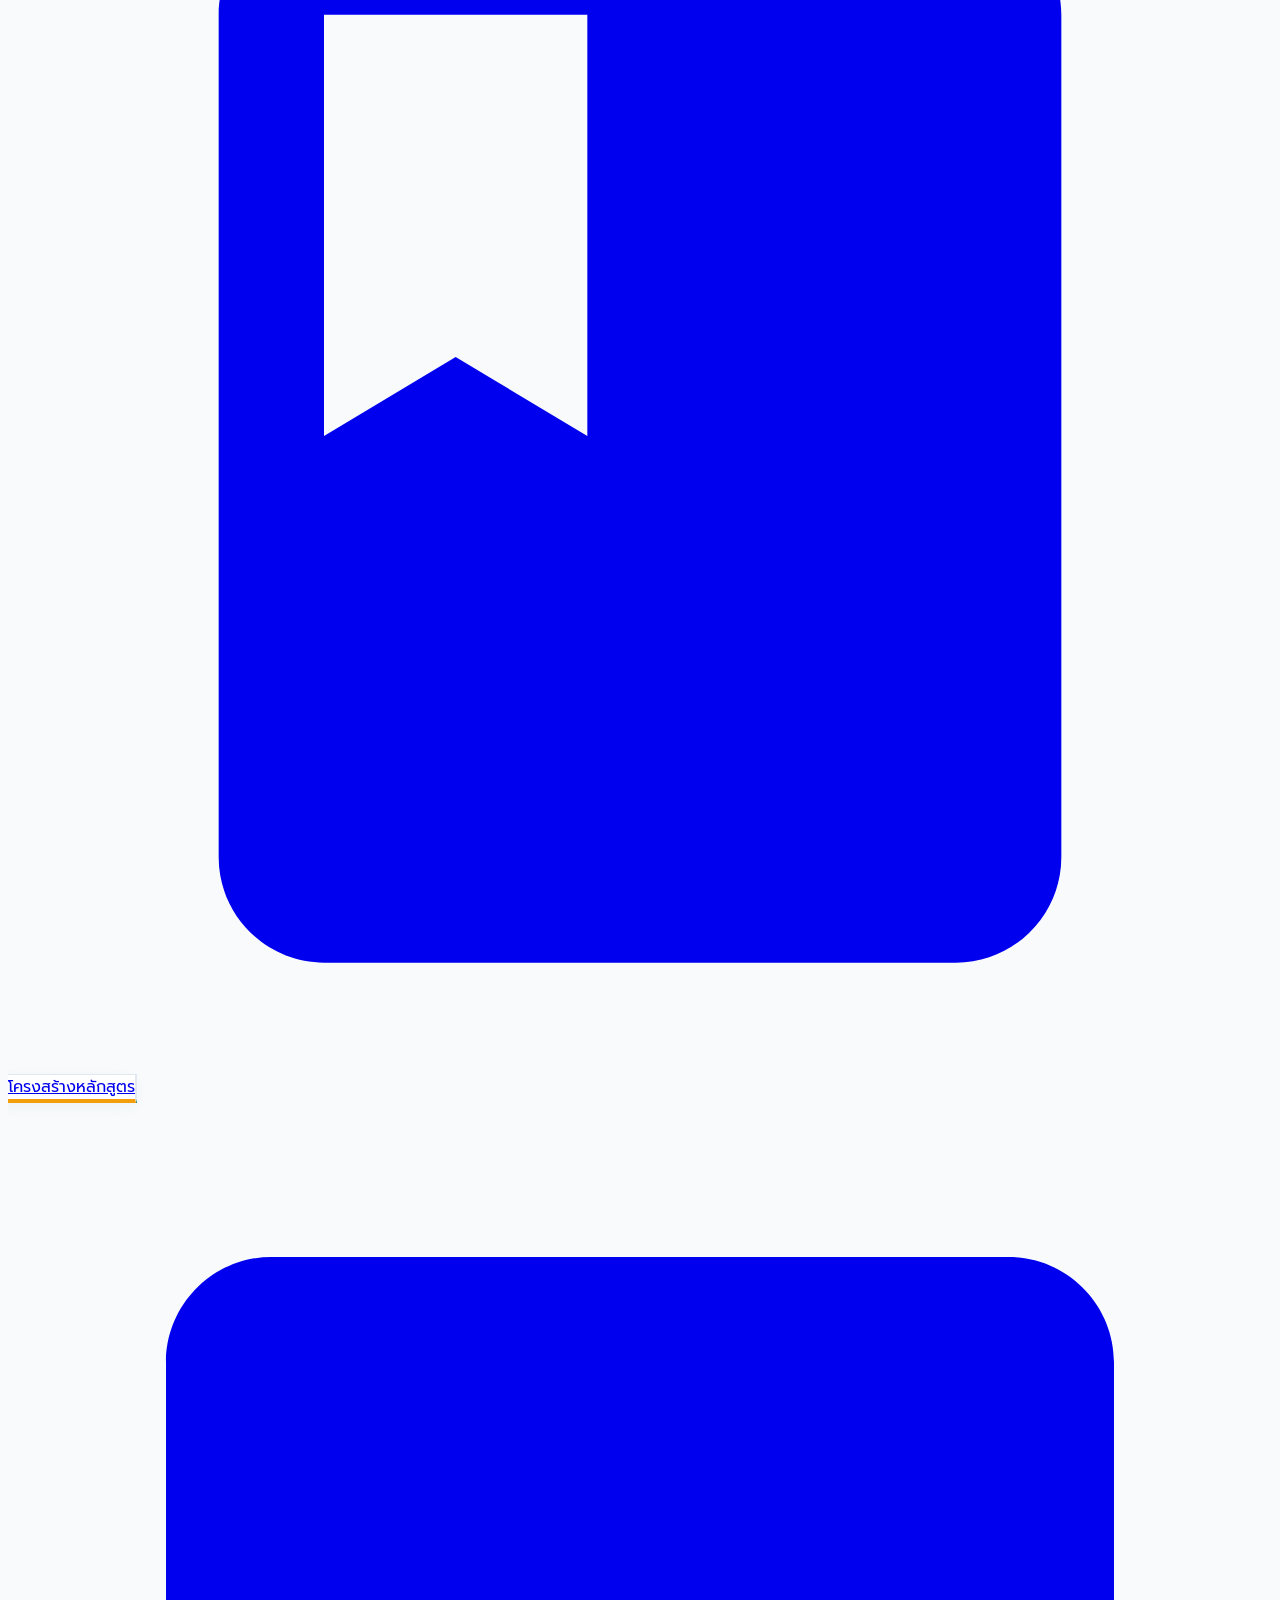
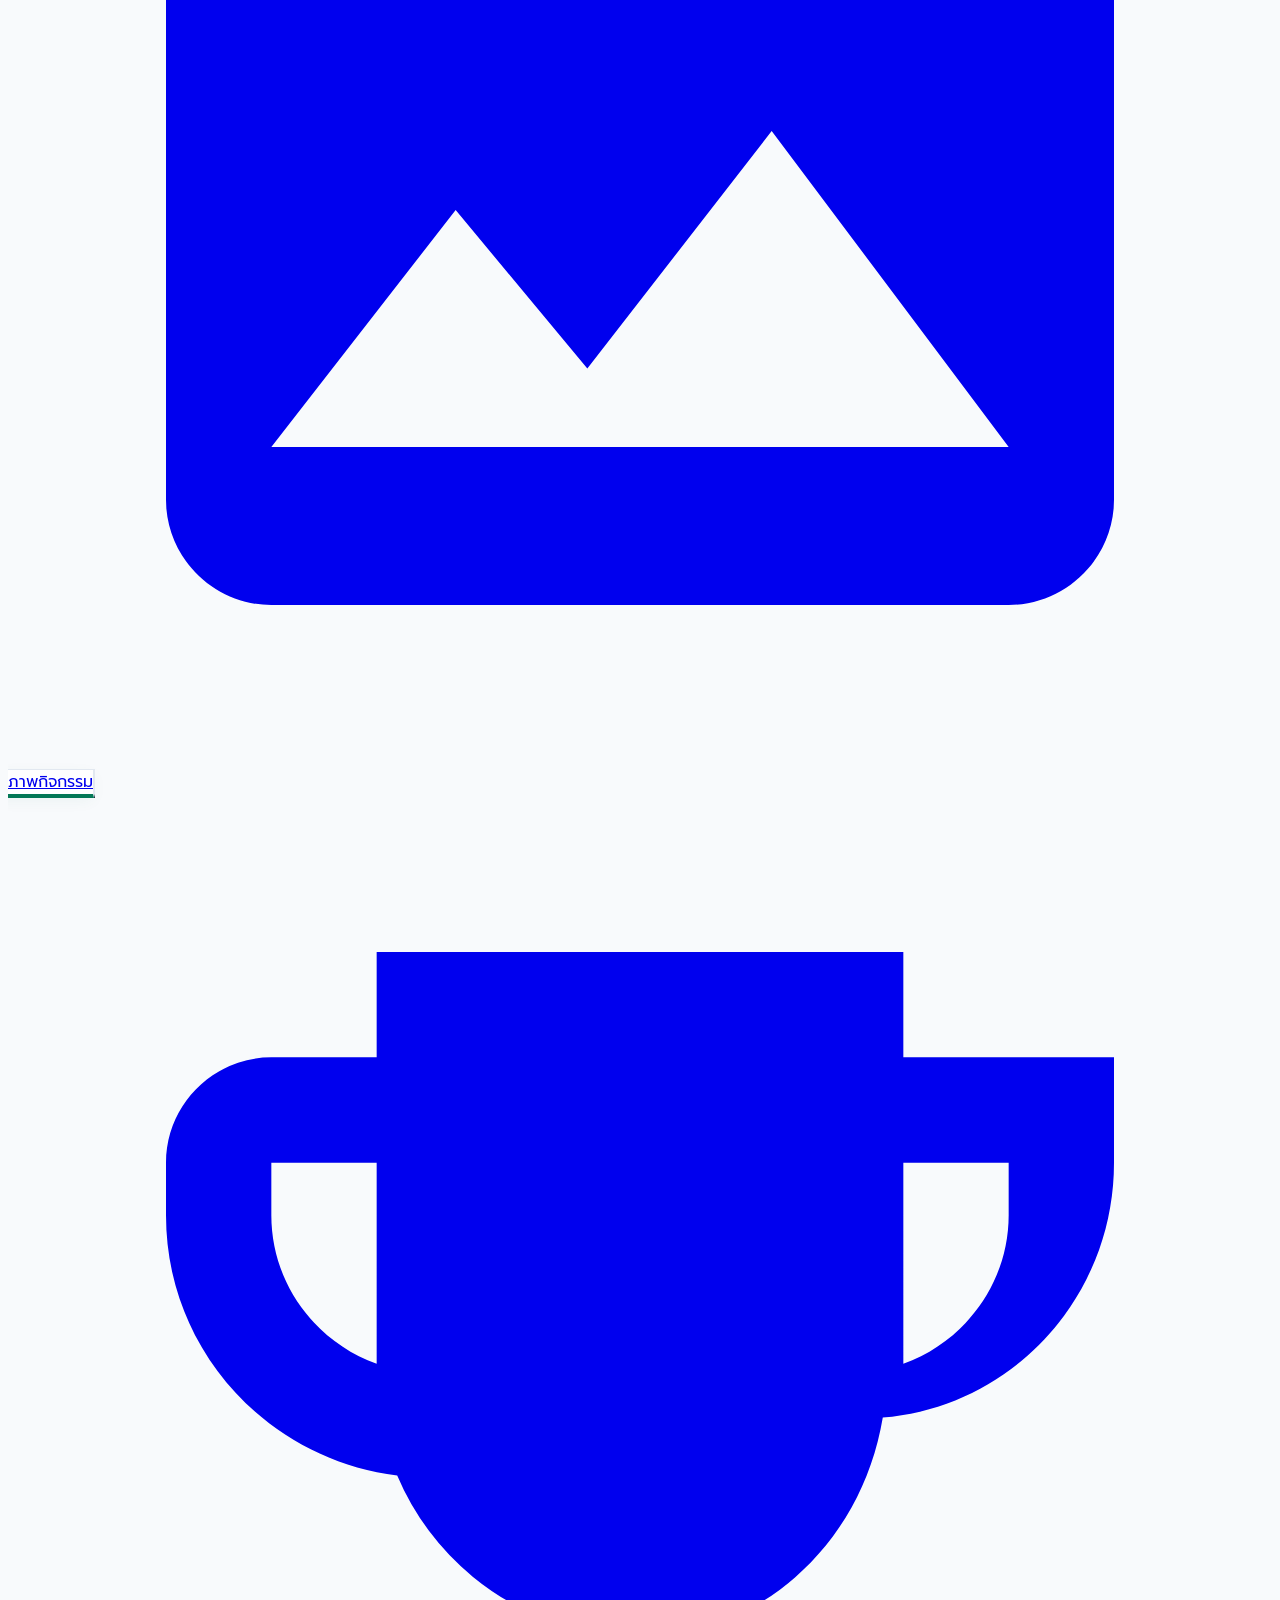
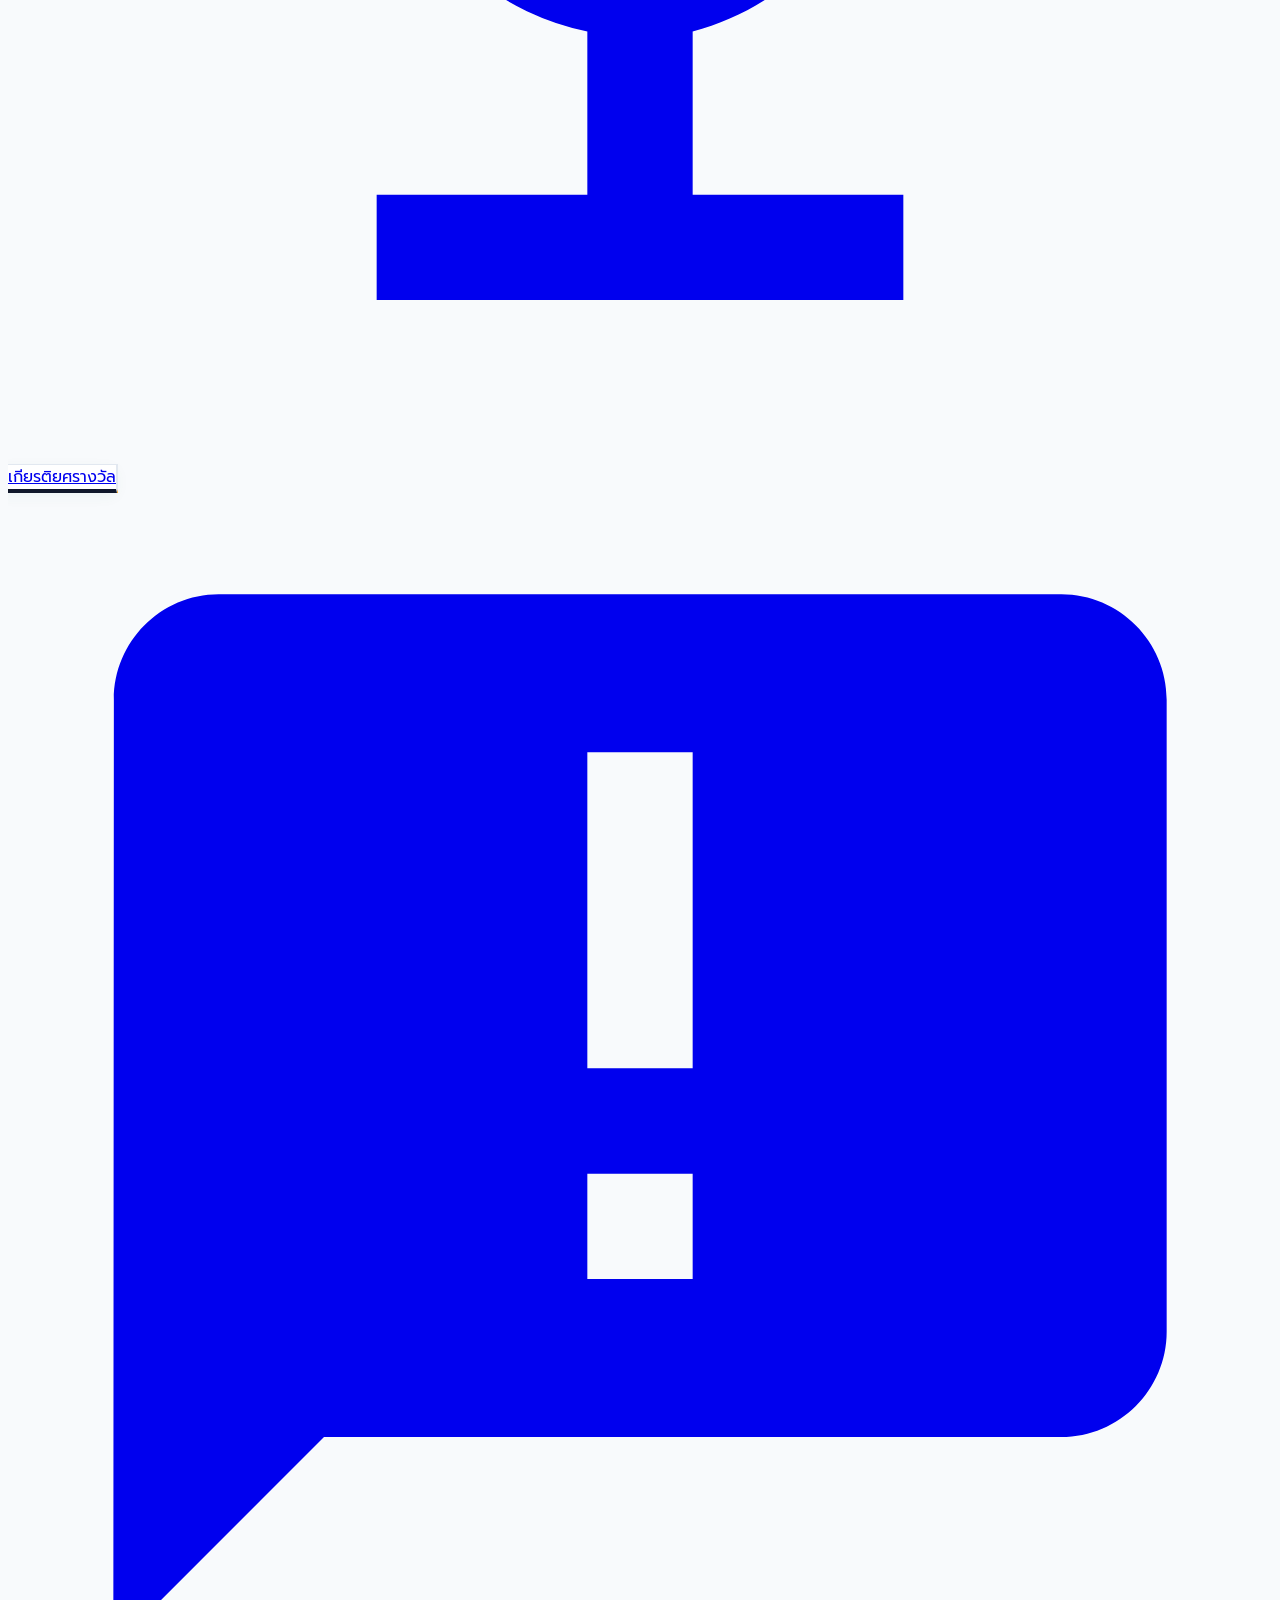
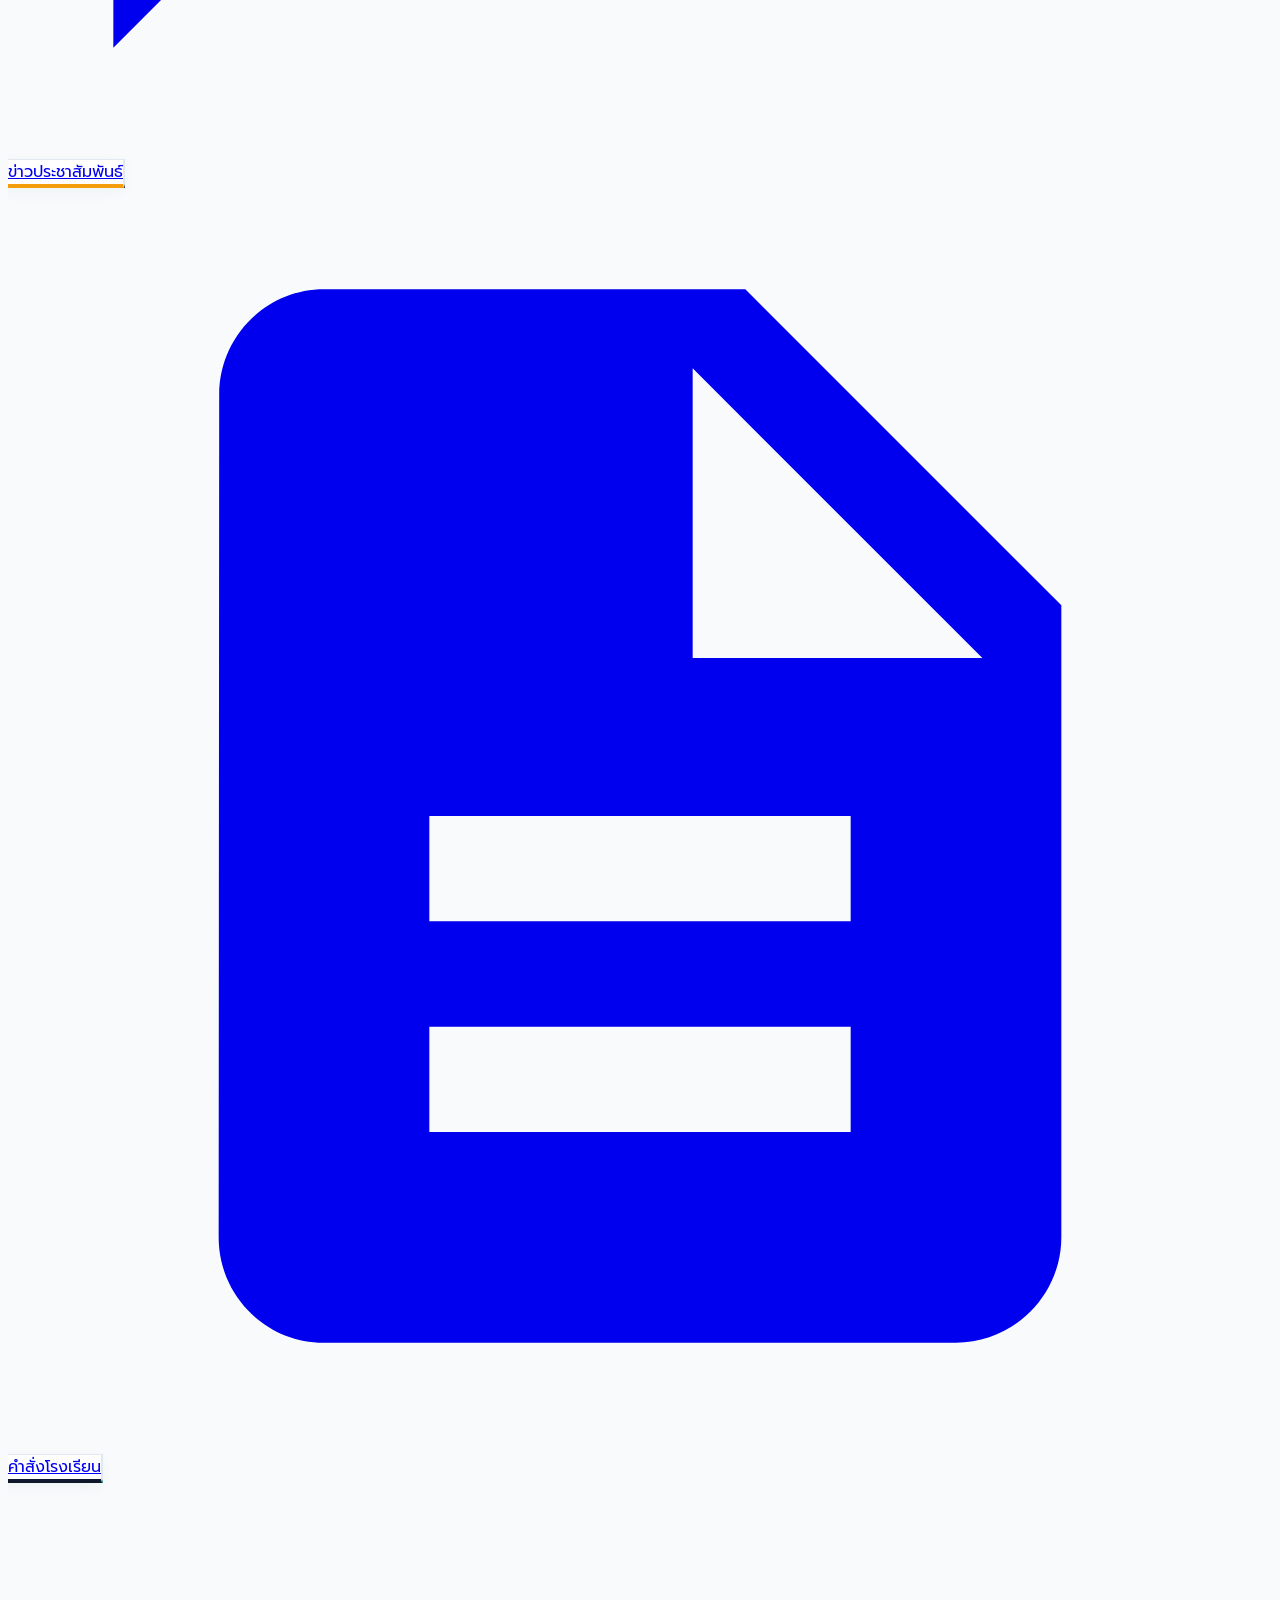
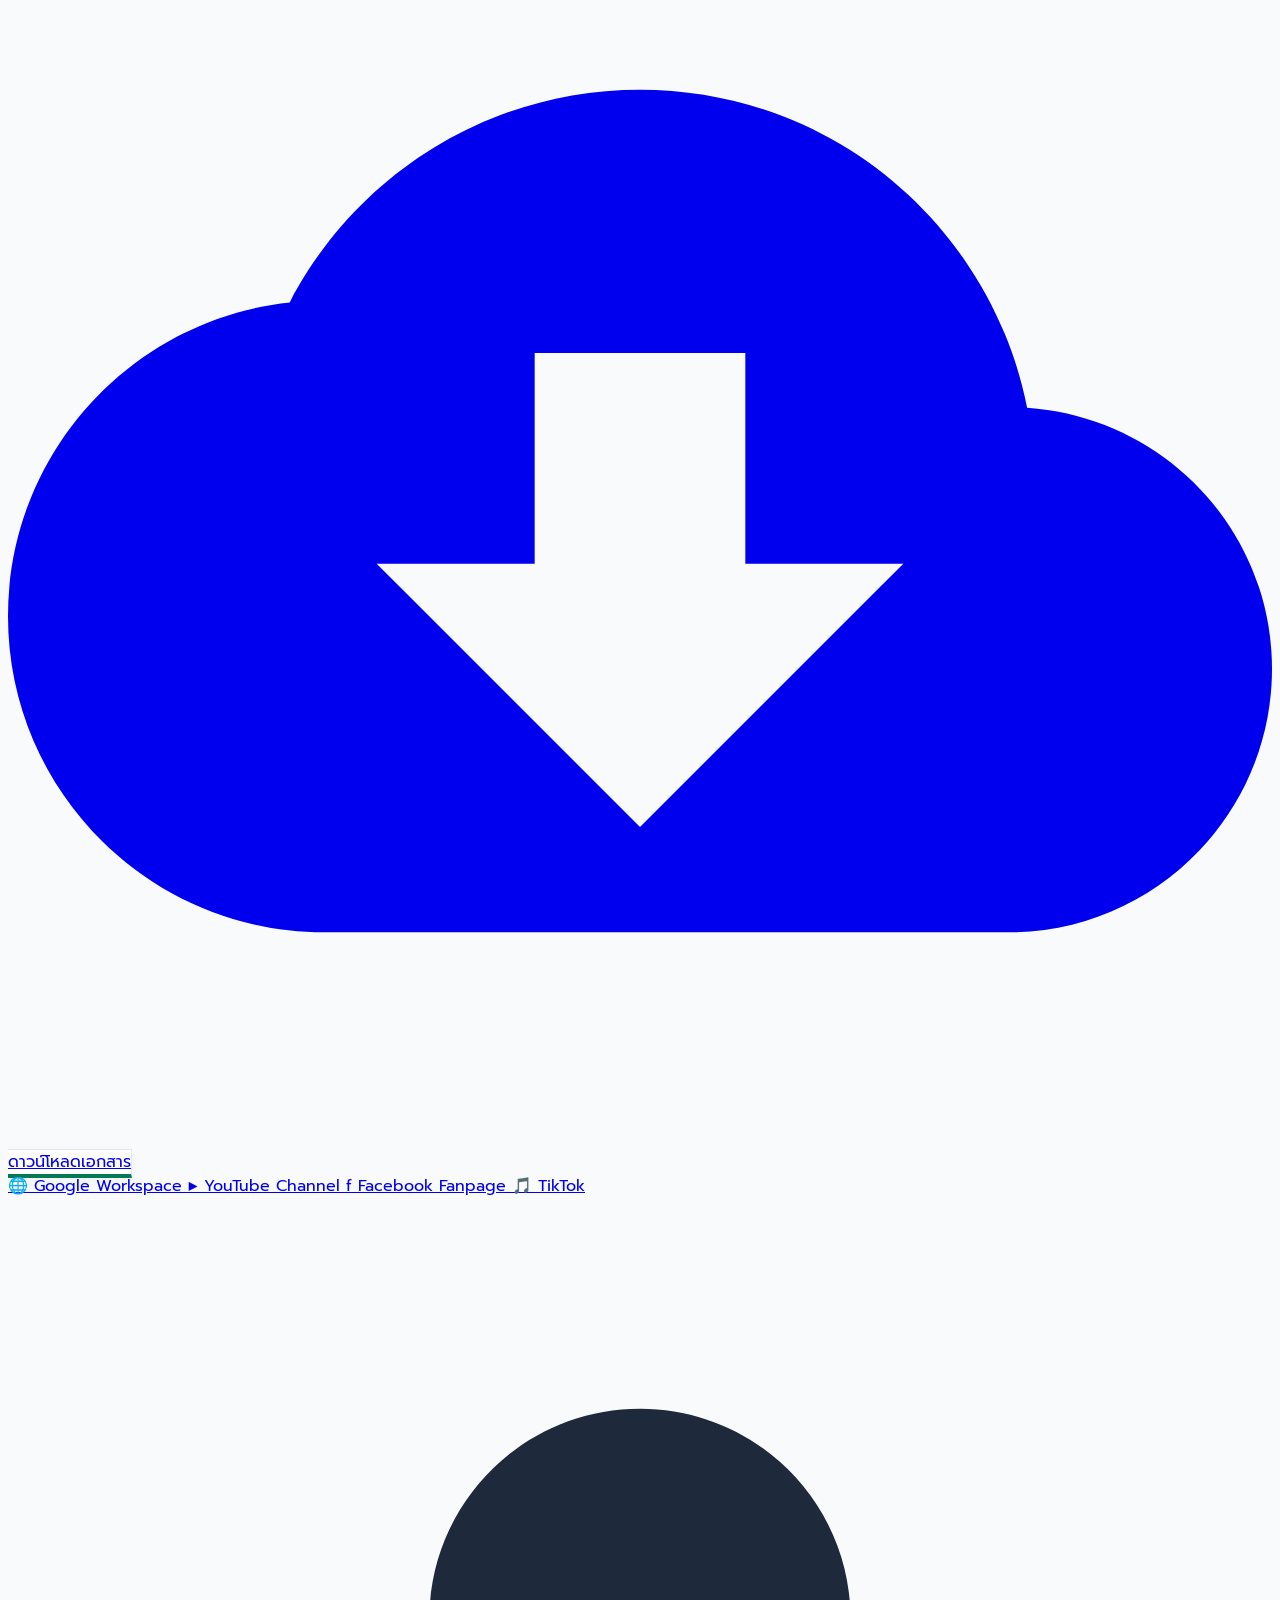
==== commit e6a9e0ca: "feat: enhance school green-yellow eye-friendly theme with vivid logo badge, CSV import/export, indiv" ====
--- a/index.html
+++ b/index.html
@@ -37,33 +37,37 @@
 <body class="bg-slate-50 text-slate-900 antialiased min-h-screen font-sans leading-relaxed selection:bg-amber-400 selection:text-slate-950">
 
   <!-- ============================================================== -->
-  <!-- 1. HEADER & NAVBAR (สไตล์ MakeWebEasy: เขียวเข้มตัดดำ ขอบทอง) -->
-  <!-- ============================================================== -->
-  <header class="sticky top-0 z-40 header-dark text-white shadow-xl">
+  <!-- 1. HEADER & NAVBAR (สีเขียว-เหลืองทอง ประจำโรงเรียนบางชัน สบายตา) -->
+  <!-- ============================================================== -->
+  <header class="sticky top-0 z-40 header-school text-white shadow-lg">
     <div class="mx-auto max-w-[1536px] px-4 sm:px-8">
       <div class="flex items-center justify-between h-20 sm:h-24">
         
         <!-- Logo & School Title -->
         <a href="index.html" class="flex items-center gap-3.5 group shrink-0">
-          <img src="assets/logo.png" alt="โลโก้โรงเรียนบางชัน" class="h-12 sm:h-14 w-auto object-contain filter drop-shadow">
+          <div class="logo-badge">
+            <img src="assets/logo.png" alt="โลโก้โรงเรียนบางชัน" class="h-11 sm:h-13 w-auto object-contain">
+          </div>
           <div class="leading-tight">
-            <span class="block font-bold text-base sm:text-xl text-white tracking-tight group-hover:text-amber-400 transition-colors">
+            <span class="block font-bold text-base sm:text-xl text-white tracking-tight group-hover:text-amber-300 transition-colors">
               โรงเรียนบางชัน (ปลื้มวิทยานุสรณ์)
             </span>
-            <span class="block text-xs sm:text-sm text-emerald-200 font-light">
+            <span class="block text-xs sm:text-sm text-emerald-100 font-light">
               สำนักงานเขตคลองสามวา สำนักการศึกษา กรุงเทพมหานคร
             </span>
           </div>
         </a>
 
         <!-- Desktop Navigation Bar -->
-        <nav class="hidden xl:flex items-center gap-1.5 text-sm font-medium text-slate-200">
-          <a href="#home" class="px-3.5 py-2 rounded-xl hover:bg-white/10 hover:text-white transition">หน้าแรก</a>
-          <a href="#vision" class="px-3.5 py-2 rounded-xl hover:bg-white/10 hover:text-white transition">เกี่ยวกับโรงเรียน</a>
-          <a href="#director" class="px-3.5 py-2 rounded-xl hover:bg-white/10 hover:text-white transition">สารจาก ผอ.</a>
-          <a href="#staff-section" class="px-3.5 py-2 rounded-xl hover:bg-white/10 hover:text-white transition">ทำเนียบบุคลากร</a>
-          <a href="#gallery" class="px-3.5 py-2 rounded-xl hover:bg-white/10 hover:text-white transition">ภาพกิจกรรม</a>
-          <a href="#contact" class="px-3.5 py-2 rounded-xl hover:bg-white/10 hover:text-white transition">ติดต่อเรา</a>
+        <nav class="hidden xl:flex items-center gap-1.5 text-sm font-medium text-emerald-50">
+          <a href="#home" class="px-3 py-2 rounded-xl hover:bg-white/15 hover:text-white transition">หน้าแรก</a>
+          <a href="#vision" class="px-3 py-2 rounded-xl hover:bg-white/15 hover:text-white transition">เกี่ยวกับโรงเรียน</a>
+          <a href="#director" class="px-3 py-2 rounded-xl hover:bg-white/15 hover:text-white transition">สารจาก ผอ.</a>
+          <a href="#admissions" class="px-3 py-2 rounded-xl hover:bg-white/15 hover:text-white transition text-amber-300 font-bold">📝 รับสมัครเรียน</a>
+          <a href="#staff-section" class="px-3 py-2 rounded-xl hover:bg-white/15 hover:text-white transition">ทำเนียบบุคลากร</a>
+          <a href="#gallery" class="px-3 py-2 rounded-xl hover:bg-white/15 hover:text-white transition">ภาพกิจกรรม</a>
+          <a href="pages/public-dashboard.html" class="px-3 py-2 rounded-xl hover:bg-white/15 hover:text-white transition">📊 แดชบอร์ด</a>
+          <a href="#contact" class="px-3 py-2 rounded-xl hover:bg-white/15 hover:text-white transition">ติดต่อเรา</a>
         </nav>
 
         <!-- Right Side: User Badge & Login / Admin Access -->
@@ -513,7 +517,102 @@
   </section>
 
   <!-- ============================================================== -->
-  <!-- 8. FOOTER (สไตล์ MakeWebEasy: ดำชาร์โคล ตัดเขียวเข้ม) -->
+  <!-- 8. ONLINE ADMISSIONS & DOWNLOADS (ระบบรับสมัครนักเรียนใหม่ออนไลน์) -->
+  <!-- ============================================================== -->
+  <section id="admissions" class="mx-auto max-w-[1536px] px-4 sm:px-8 py-12 scroll-mt-24">
+    <div class="bg-gradient-to-br from-emerald-800 via-emerald-900 to-slate-900 rounded-3xl p-8 sm:p-12 text-white shadow-xl border-2 border-amber-400">
+      
+      <div class="grid grid-cols-1 lg:grid-cols-12 gap-8 items-start">
+        
+        <!-- ฝั่งซ้าย: ข้อมูลการรับสมัครและปุ่มดาวน์โหลดระเบียบการ -->
+        <div class="lg:col-span-5 space-y-5">
+          <div class="inline-flex items-center gap-2 bg-amber-400 text-slate-950 px-3.5 py-1 rounded-full text-xs font-black uppercase tracking-wider">
+            <span>📢</span> เปิดรับสมัครปีการศึกษา 2569
+          </div>
+          <h2 class="text-2xl sm:text-3xl font-black text-white leading-tight">
+            รับสมัครนักเรียนใหม่<br><span class="text-amber-300">ทุกระดับชั้น ประจำปีการศึกษา 2569</span>
+          </h2>
+          <p class="text-xs sm:text-sm text-emerald-100 font-light leading-relaxed">
+            โรงเรียนบางชัน (ปลื้มวิทยานุสรณ์) เปิดรับสมัครนักเรียนระดับชั้นปฐมวัย (อ.1 - อ.3), ประถมศึกษา (ป.1 - ป.6), มัธยมศึกษา (ม.1 - ม.3) และห้องเรียนพิเศษ English Program (EP) ผู้ปกครองสามารถดาวน์โหลดเอกสารระเบียบการ หรือยื่นใบสมัครออนไลน์ผ่านระบบนี้ได้ทันที
+          </p>
+
+          <!-- ปุ่มดาวน์โหลดระเบียบการ -->
+          <div class="space-y-2.5 pt-2">
+            <span class="block text-xs font-bold text-amber-300">📥 เอกสารดาวน์โหลดสำหรับผู้ปกครอง:</span>
+            <div class="flex flex-col sm:flex-row gap-2.5">
+              <a href="assets/logo.png" download="ระเบียบการรับสมัคร_2569.png" class="inline-flex items-center justify-center gap-2 px-4 py-2.5 bg-white text-emerald-900 hover:bg-amber-100 rounded-xl text-xs font-bold transition shadow-sm">
+                <span>📄</span> <span>ระเบียบการรับสมัคร (PDF)</span>
+              </a>
+              <a href="assets/logo.png" download="ใบสมัครนักเรียนใหม่_2569.png" class="inline-flex items-center justify-center gap-2 px-4 py-2.5 bg-emerald-700 hover:bg-emerald-600 text-white rounded-xl text-xs font-bold transition shadow-sm border border-emerald-500">
+                <span>📝</span> <span>ใบสมัครและหลักฐาน (PDF)</span>
+              </a>
+            </div>
+          </div>
+        </div>
+
+        <!-- ฝั่งขวา: ฟอร์มยื่นใบสมัครเรียนออนไลน์ ส่งตรงเข้า Google Drive ผ่าน GAS -->
+        <div class="lg:col-span-7 bg-white rounded-2xl p-6 sm:p-8 text-slate-800 shadow-lg">
+          <div class="flex items-center justify-between pb-3 border-b border-slate-200 mb-4">
+            <h3 class="text-base font-bold text-slate-900 flex items-center gap-2">
+              <span>✍️</span> ฟอร์มยื่นใบสมัครเรียนออนไลน์
+            </h3>
+            <span class="text-[11px] text-emerald-700 bg-emerald-50 border border-emerald-200 px-2.5 py-0.5 rounded-full font-bold">ฟรี ไม่มีค่าสมัคร</span>
+          </div>
+
+          <form id="online-admission-form" class="space-y-3.5 text-xs">
+            <div>
+              <label class="block font-semibold text-slate-700 mb-1">ระดับชั้นที่ต้องการสมัคร</label>
+              <select id="adm-grade" required class="w-full rounded-xl border border-slate-200 px-3.5 py-2.5 text-xs bg-white font-medium focus:border-emerald-600 focus:outline-none">
+                <option value="ปฐมวัย (อนุบาล 1-3)">ระดับชั้นปฐมวัย (อนุบาล 1 - 3)</option>
+                <option value="ประถมศึกษาปีที่ 1 (ป.1 ปกติ)" selected>ระดับชั้นประถมศึกษาปีที่ 1 (ป.1 ปกติ)</option>
+                <option value="ประถมศึกษาปีที่ 1 (English Program EP)">ระดับชั้นประถมศึกษาปีที่ 1 (English Program - EP)</option>
+                <option value="มัธยมศึกษาปีที่ 1 (ม.1)">ระดับชั้นมัธยมศึกษาปีที่ 1 (ม.1)</option>
+                <option value="ย้ายเข้าเรียนระหว่างปีการศึกษา">ย้ายเข้าเรียนระหว่างปีการศึกษา (ป.2 - ป.6 / ม.2 - ม.3)</option>
+              </select>
+            </div>
+
+            <div class="grid grid-cols-1 sm:grid-cols-2 gap-3">
+              <div>
+                <label class="block font-semibold text-slate-700 mb-1">ชื่อ - นามสกุล นักเรียน</label>
+                <input type="text" id="adm-student-name" required placeholder="เช่น ด.ช. พงศกร มั่นคง" class="w-full rounded-xl border border-slate-200 px-3.5 py-2 text-xs focus:border-emerald-600 focus:outline-none">
+              </div>
+              <div>
+                <label class="block font-semibold text-slate-700 mb-1">เลขประจำตัวประชาชน 13 หลัก</label>
+                <input type="text" id="adm-citizen-id" required maxlength="13" placeholder="เลข 13 หลัก" class="w-full rounded-xl border border-slate-200 px-3.5 py-2 text-xs focus:border-emerald-600 focus:outline-none font-mono">
+              </div>
+            </div>
+
+            <div class="grid grid-cols-1 sm:grid-cols-2 gap-3">
+              <div>
+                <label class="block font-semibold text-slate-700 mb-1">ชื่อ - นามสกุล ผู้ปกครอง</label>
+                <input type="text" id="adm-parent-name" required placeholder="เช่น นายสมศักดิ์ มั่นคง" class="w-full rounded-xl border border-slate-200 px-3.5 py-2 text-xs focus:border-emerald-600 focus:outline-none">
+              </div>
+              <div>
+                <label class="block font-semibold text-slate-700 mb-1">เบอร์โทรศัพท์ติดต่อผู้ปกครอง</label>
+                <input type="tel" id="adm-phone" required placeholder="เช่น 081-234-5678" class="w-full rounded-xl border border-slate-200 px-3.5 py-2 text-xs focus:border-emerald-600 focus:outline-none">
+              </div>
+            </div>
+
+            <div>
+              <label class="block font-semibold text-slate-700 mb-1">แนบไฟล์หลักฐาน (สูติบัตร หรือ สำเนาทะเบียนบ้าน)</label>
+              <input type="file" id="adm-file" accept="image/*,application/pdf" required class="w-full text-xs text-slate-500 file:mr-3 file:py-1.5 file:px-3 file:rounded-xl file:border-0 file:text-xs file:font-semibold file:bg-emerald-50 file:text-emerald-800 hover:file:bg-emerald-100">
+              <span class="text-[10px] text-slate-400 mt-1 block">ไฟล์จะถูกส่งไปเก็บยัง Google Drive ของโรงเรียนอย่างปลอดภัย</span>
+            </div>
+
+            <button type="submit" id="adm-submit-btn" class="w-full py-3 bg-emerald-800 hover:bg-emerald-700 text-white font-bold rounded-xl shadow transition flex items-center justify-center gap-2">
+              <span id="adm-btn-text">ส่งใบสมัครเรียนออนไลน์</span>
+              <svg id="adm-spinner" class="hidden animate-spin h-4 w-4 text-white" fill="none" viewBox="0 0 24 24"><circle class="opacity-25" cx="12" cy="12" r="10" stroke="currentColor" stroke-width="4"></circle><path class="opacity-75" fill="currentColor" d="M4 12a8 8 0 018-8v4a4 4 0 00-4 4H4z"></path></svg>
+            </button>
+          </form>
+        </div>
+
+      </div>
+
+    </div>
+  </section>
+
+  <!-- ============================================================== -->
+  <!-- 9. FOOTER (สไตล์ MakeWebEasy: เขียวเข้มตัดทอง) -->
   <!-- ============================================================== -->
   <footer id="contact" class="bg-slate-950 text-white mt-16 pt-14 pb-8 border-t-2 border-amber-400">
     <div class="mx-auto max-w-[1536px] px-4 sm:px-8 grid grid-cols-1 md:grid-cols-3 gap-8 pb-12 border-b border-slate-800">
@@ -689,6 +788,16 @@
         </div>
         <p id="slideover-date" class="mt-8 inline-flex items-center gap-2 rounded-full bg-amber-100 px-4 py-1.5 text-sm font-bold text-amber-950"></p>
         <div id="slideover-content" class="mt-6 max-w-3xl space-y-5 text-lg font-light leading-loose text-slate-700"></div>
+
+        <!-- ปุ่มดาวน์โหลดเอกสารประกาศฉบับเต็ม -->
+        <div class="mt-8 pt-6 border-t border-slate-200 flex flex-wrap items-center gap-3">
+          <a id="slideover-download-btn" href="assets/logo.png" download="ประกาศโรงเรียนบางชัน.png" class="inline-flex items-center gap-2 rounded-xl bg-emerald-800 hover:bg-emerald-700 text-white px-5 py-2.5 text-xs font-bold transition shadow-sm">
+            <span>📥</span> <span>ดาวน์โหลดเอกสารประกาศฉบับเต็ม (PDF)</span>
+          </a>
+          <button type="button" onclick="window.print()" class="inline-flex items-center gap-2 rounded-xl bg-slate-100 hover:bg-slate-200 text-slate-700 px-4 py-2.5 text-xs font-semibold transition">
+            <span>🖨️</span> <span>พิมพ์ประกาศนี้</span>
+          </button>
+        </div>
       </div>
     </div>
   </aside>
--- a/css/style.css
+++ b/css/style.css
@@ -4,13 +4,14 @@
    ============================================ */
 
 :root {
-  --bcs-green-dark: #064e3b;    /* เขียวเข้มพรีเมียม */
-  --bcs-green: #047857;         /* เขียวโรงเรียน */
-  --bcs-green-light: #10b981;
-  --bcs-yellow: #f59e0b;        /* เหลืองทอง */
-  --bcs-yellow-light: #fef3c7;
-  --bcs-dark: #0f172a;          /* ดำกราไฟต์ */
-  --bcs-dark-surface: #1e293b;
+  --bcs-green-dark: #064e3b;    /* เขียวเข้มสง่างาม */
+  --bcs-green: #047857;         /* เขียวโรงเรียนบางชัน */
+  --bcs-green-light: #10b981;   /* เขียวมรกตสดใส */
+  --bcs-green-soft: #ecfdf5;    /* เขียวอ่อนสบายตา */
+  --bcs-yellow: #f59e0b;        /* เหลืองทองประจำโรงเรียน */
+  --bcs-yellow-light: #fef3c7;  /* เหลืองนวล */
+  --bcs-yellow-gold: #fbbf24;   /* ทองประกาย */
+  --bcs-dark: #1e293b;          /* เทาดำนุ่มนวล */
   --bcs-gray-light: #f8fafc;
 }
 
@@ -19,26 +20,43 @@
   word-break: break-word;
   overflow-wrap: break-word;
   background-color: #f8fafc;
-  color: #0f172a;
+  color: #1e293b;
 }
 
-/* MakeWebEasy Bento & Card Elevations */
+/* MakeWebEasy Bento & Card Elevations (สบายตา สัมผัสนุ่มนวล) */
 .mwe-card {
   background-color: #ffffff;
   border: 1px solid #e2e8f0;
-  box-shadow: 0 4px 20px -2px rgba(0, 0, 0, 0.05);
+  box-shadow: 0 4px 16px -2px rgba(4, 120, 87, 0.06);
   transition: transform 0.3s cubic-bezier(0.16, 1, 0.3, 1), box-shadow 0.3s cubic-bezier(0.16, 1, 0.3, 1), border-color 0.3s ease;
 }
 .mwe-card:hover {
   transform: translateY(-4px);
-  box-shadow: 0 16px 32px -4px rgba(4, 120, 87, 0.12);
-  border-color: #f59e0b;
+  box-shadow: 0 16px 32px -4px rgba(4, 120, 87, 0.15);
+  border-color: #fbbf24;
 }
 
-/* Contrast Headers */
-.header-dark {
-  background: linear-gradient(135deg, #0f172a 0%, #064e3b 100%);
-  border-bottom: 2px solid #f59e0b;
+/* Header สีเขียวโรงเรียนตัดขอบทองหรูหรา สบายตา */
+.header-school {
+  background: linear-gradient(135deg, #065f46 0%, #047857 60%, #059669 100%);
+  border-bottom: 3px solid #fbbf24;
+}
+
+/* ป้ายกรอบสีขาวขับเน้นโลโก้โรงเรียนให้โดดเด่น ไม่กลืนกับพื้นหลัง */
+.logo-badge {
+  background: #ffffff;
+  padding: 6px;
+  border-radius: 18px;
+  box-shadow: 0 4px 14px rgba(0, 0, 0, 0.12);
+  border: 2px solid #fde68a;
+  display: inline-flex;
+  align-items: center;
+  justify-content: center;
+  transition: transform 0.3s ease, box-shadow 0.3s ease;
+}
+.logo-badge:hover {
+  transform: scale(1.05);
+  box-shadow: 0 6px 18px rgba(245, 158, 11, 0.25);
 }
 
 /* Quick Action Badges */
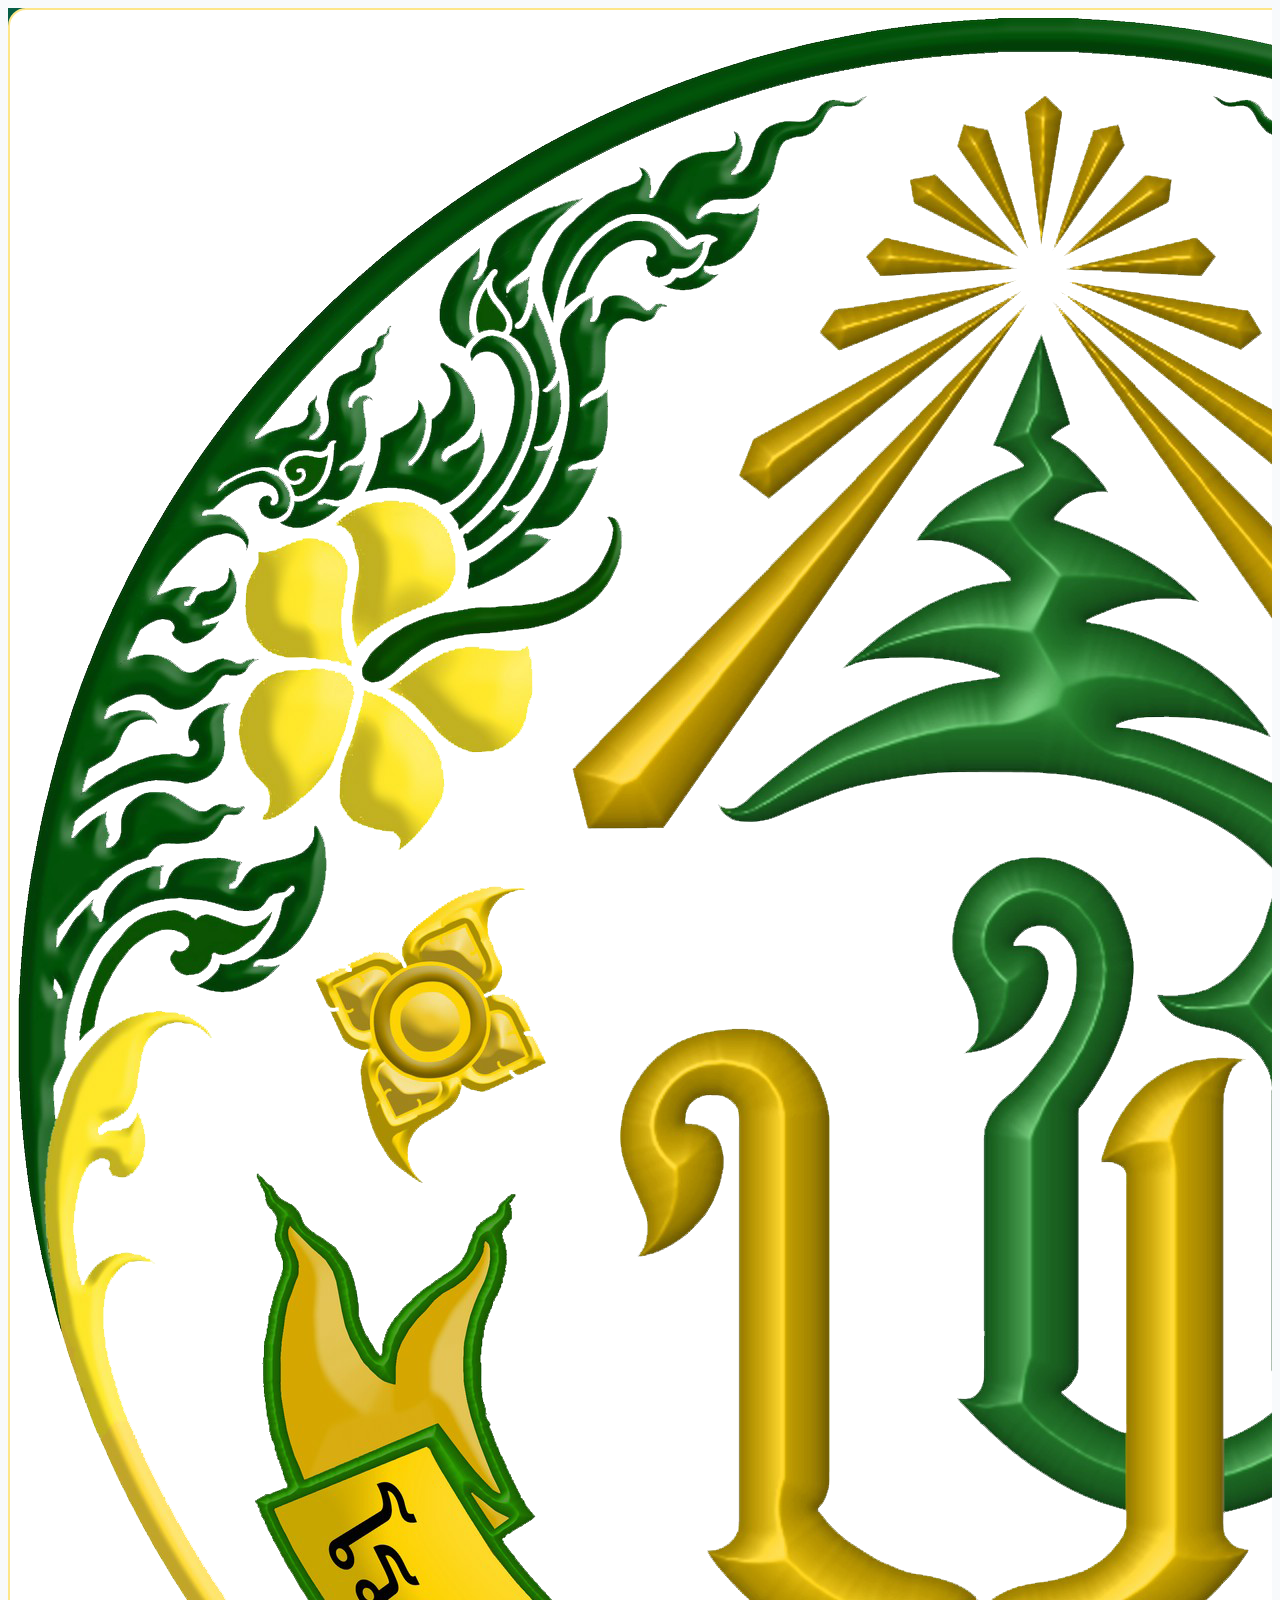
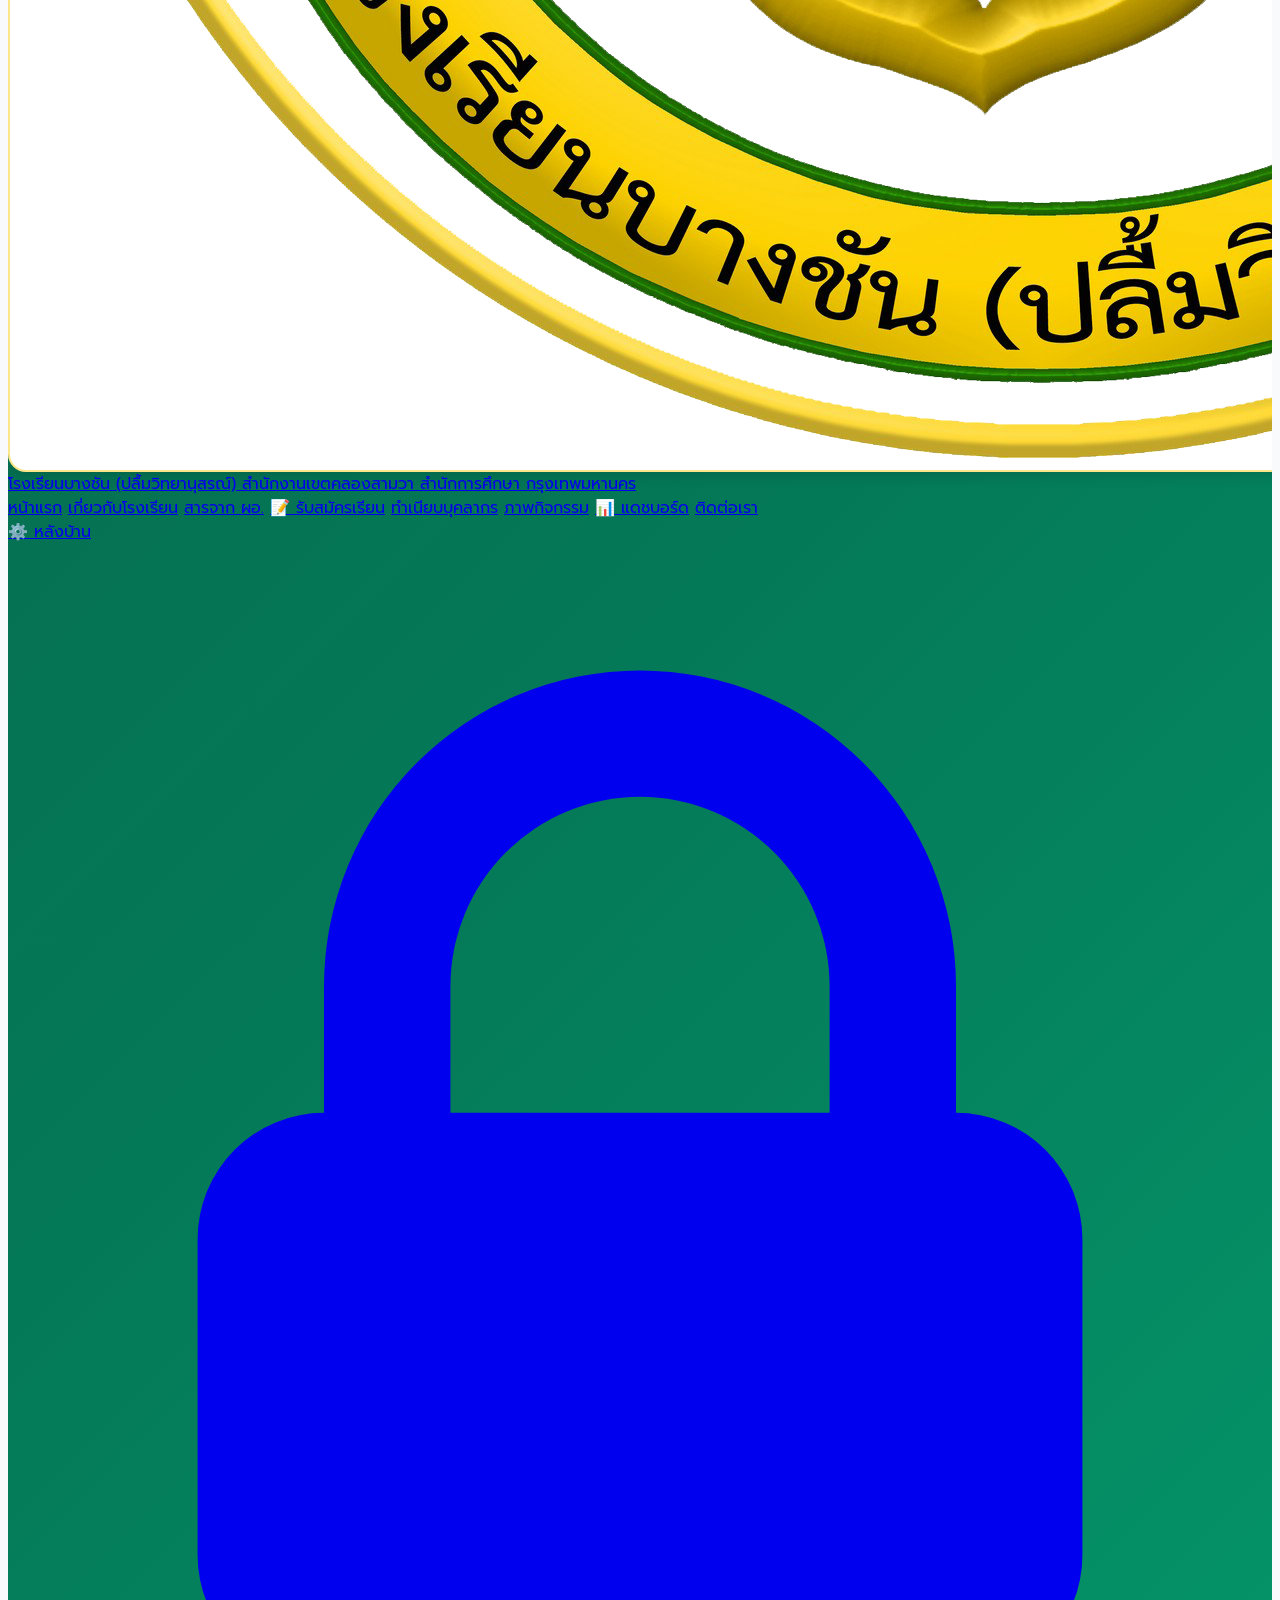
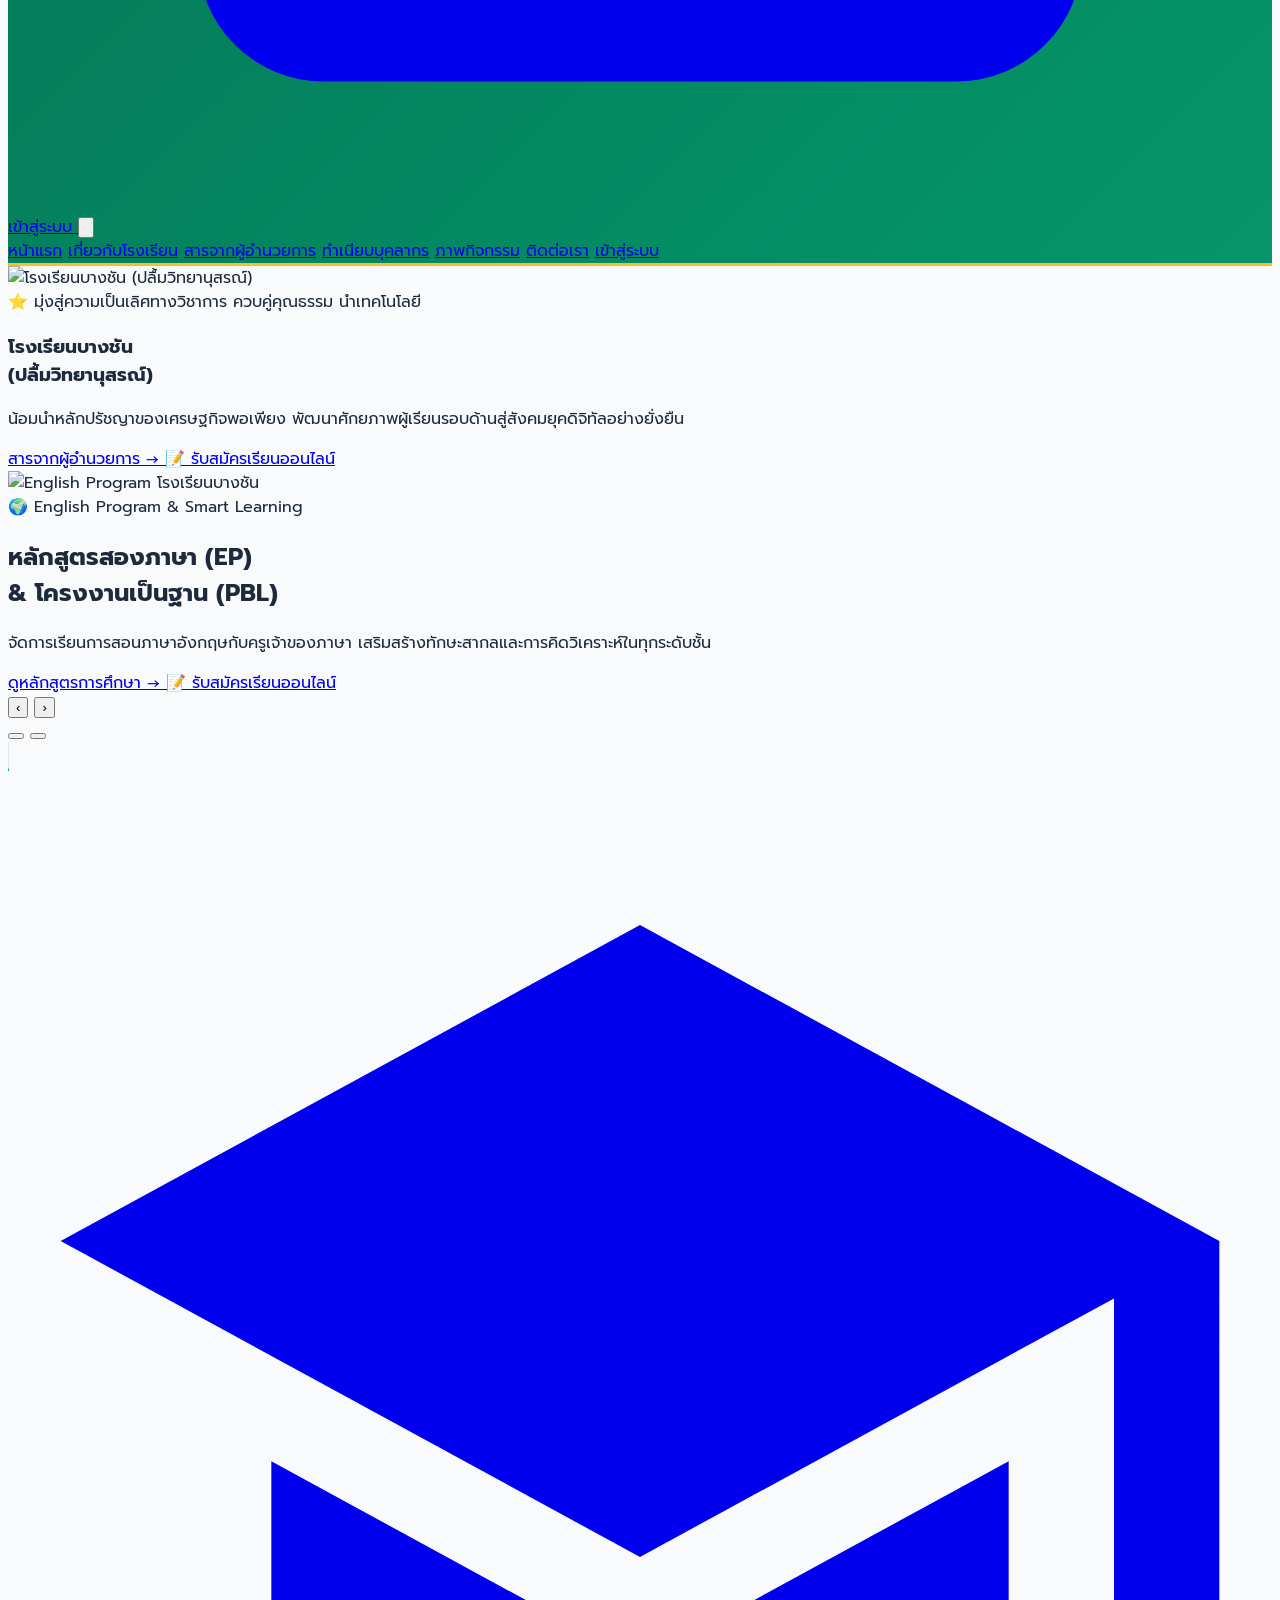
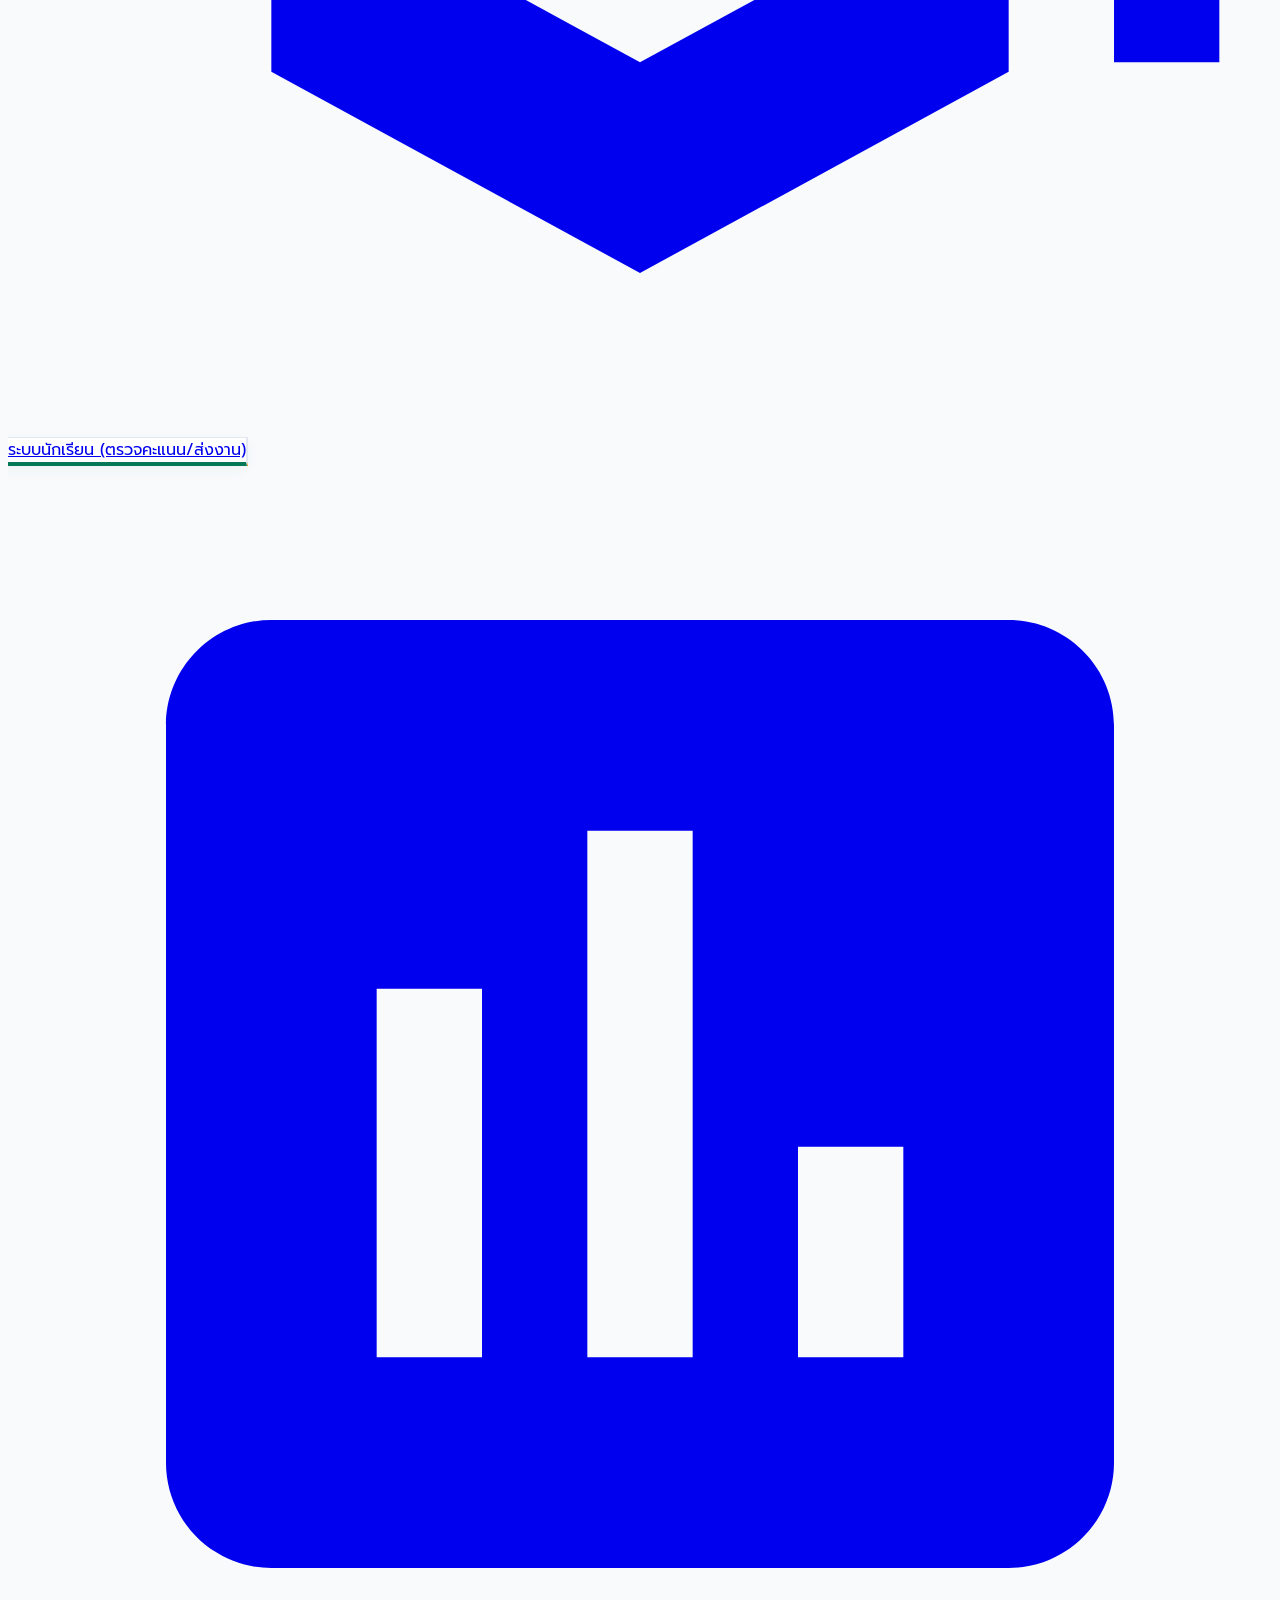
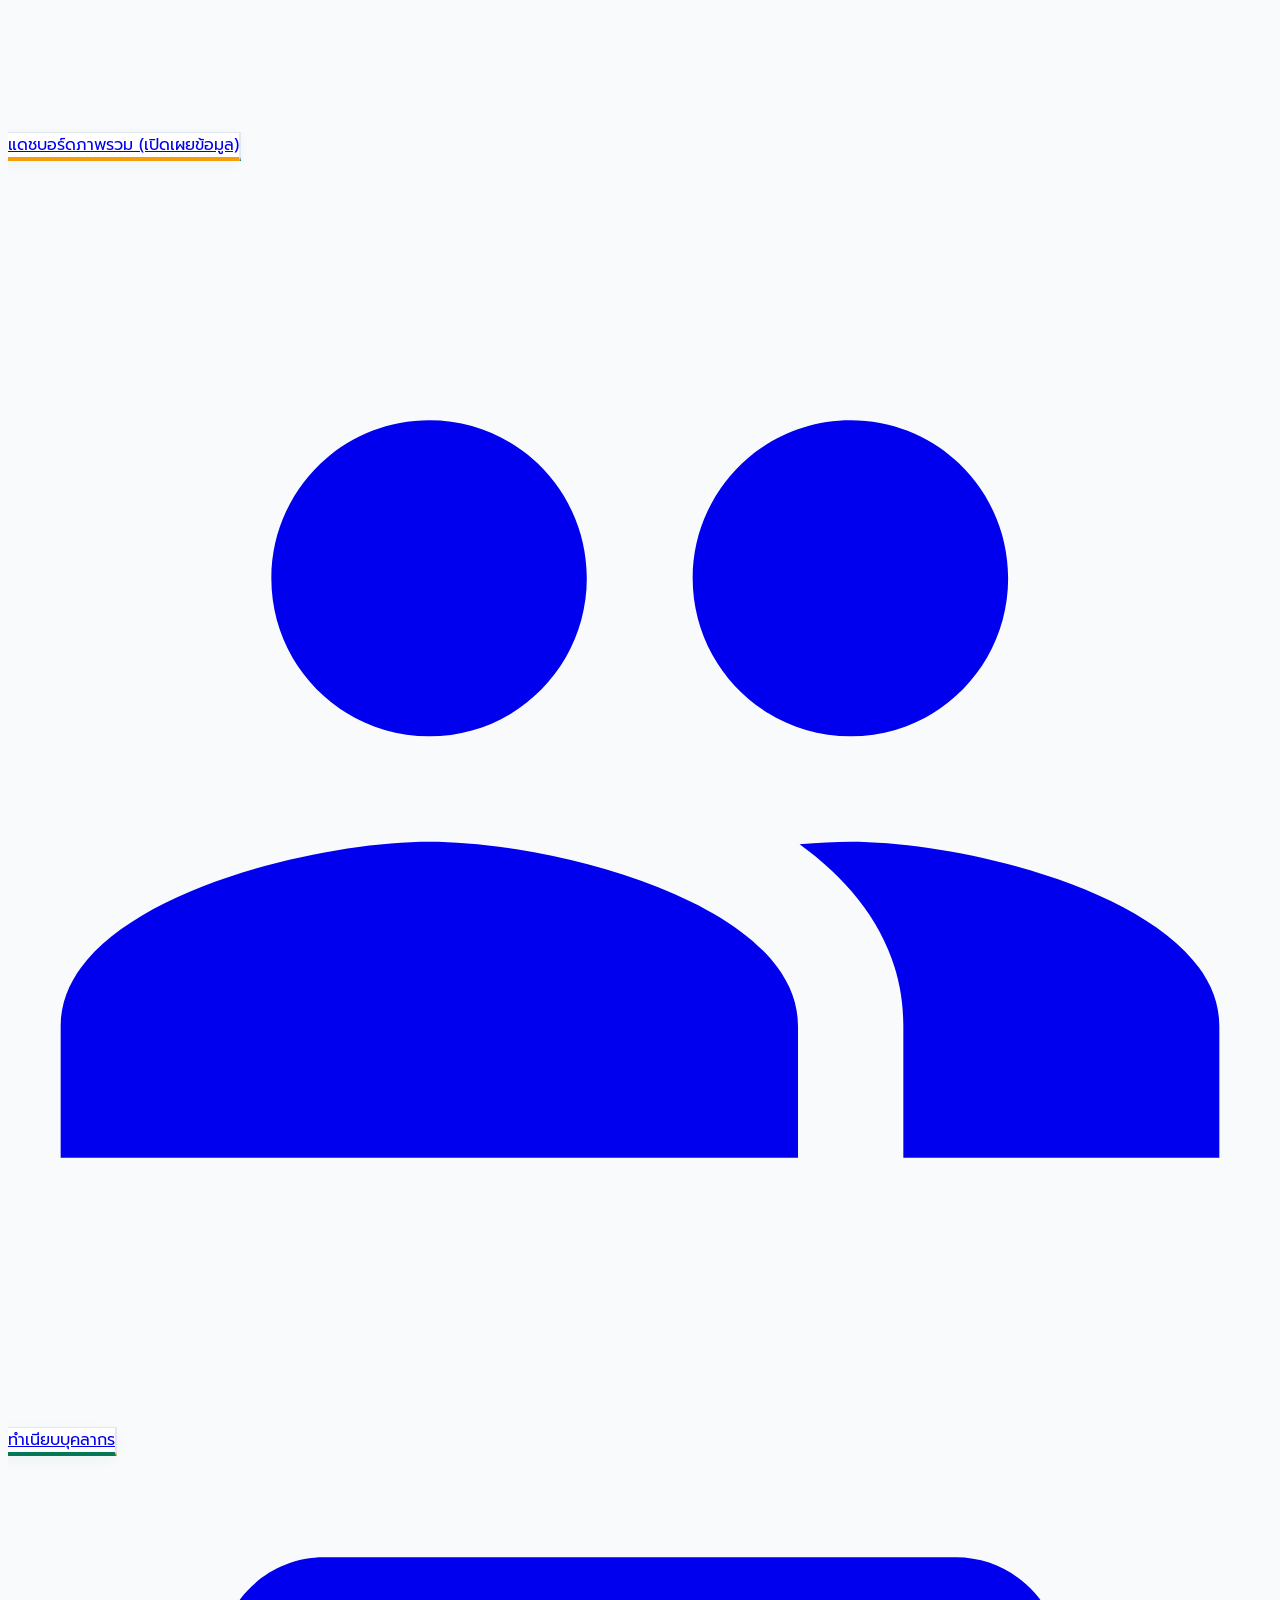
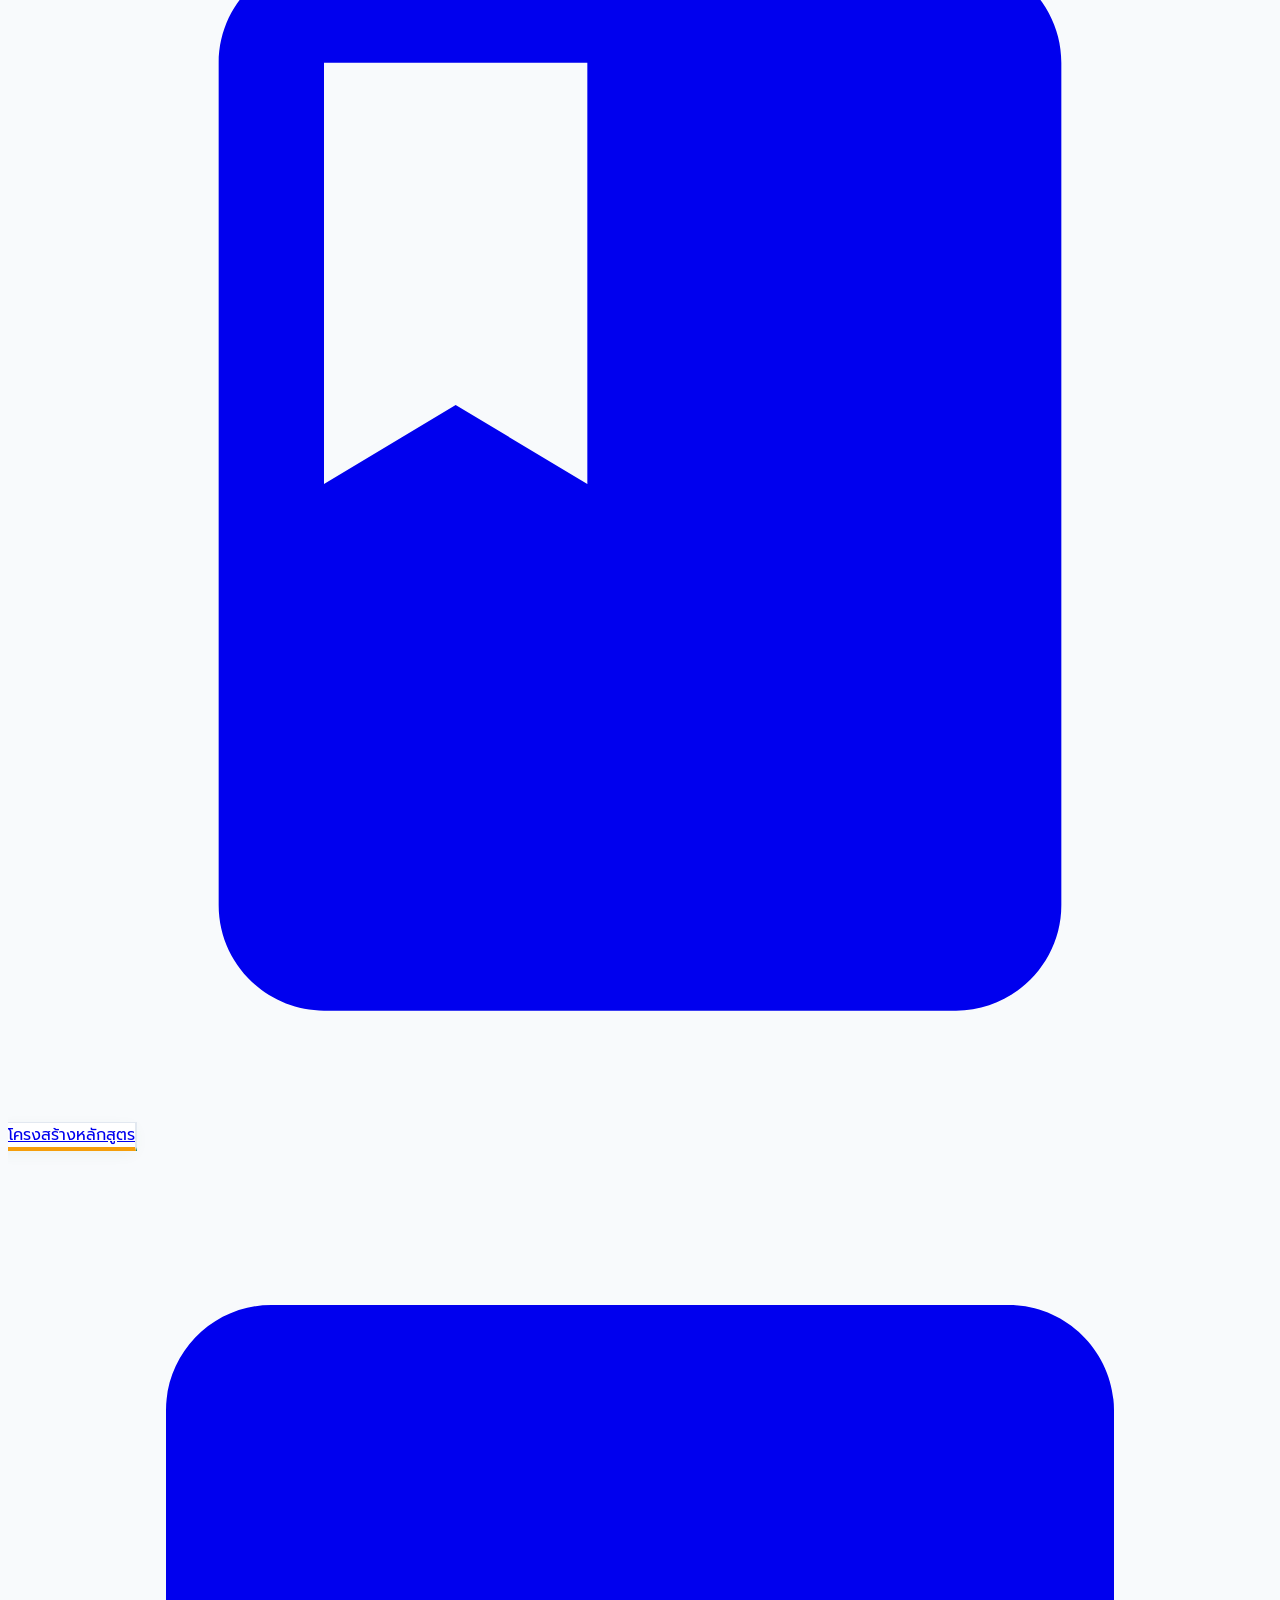
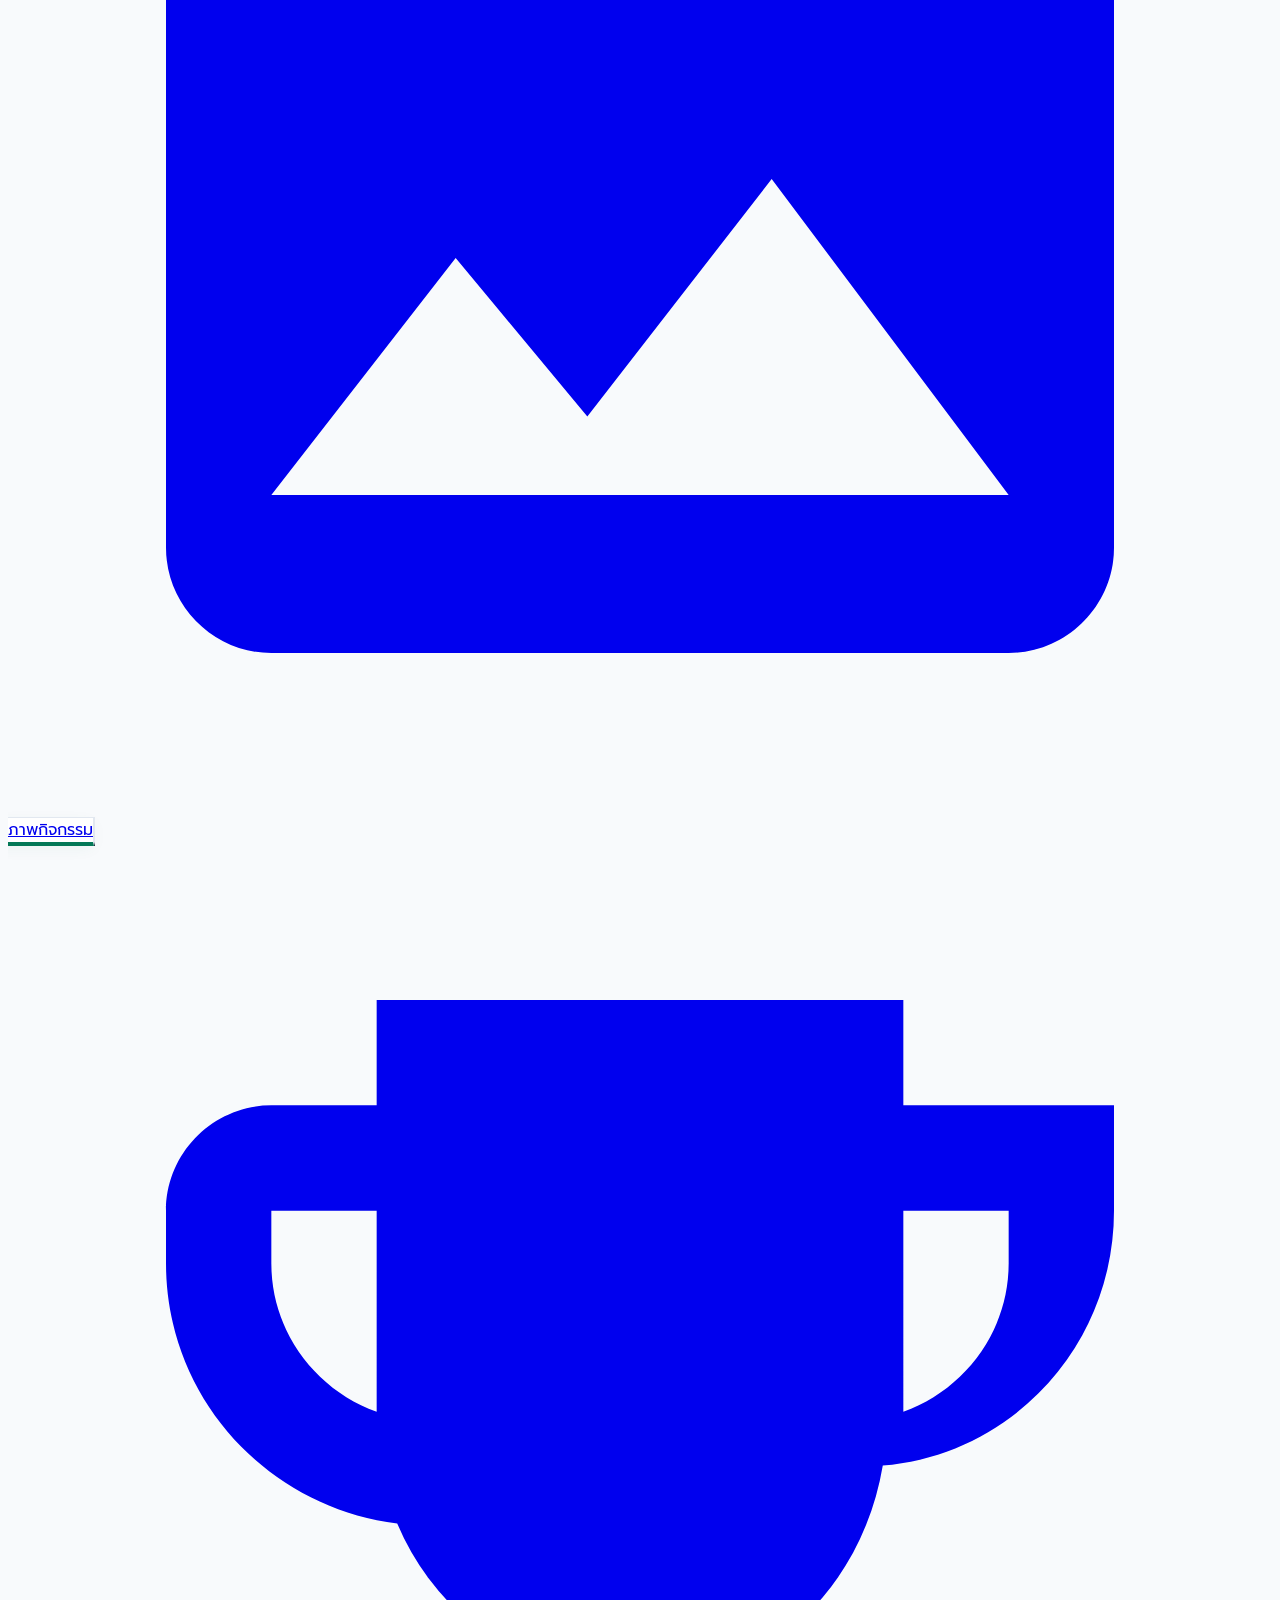
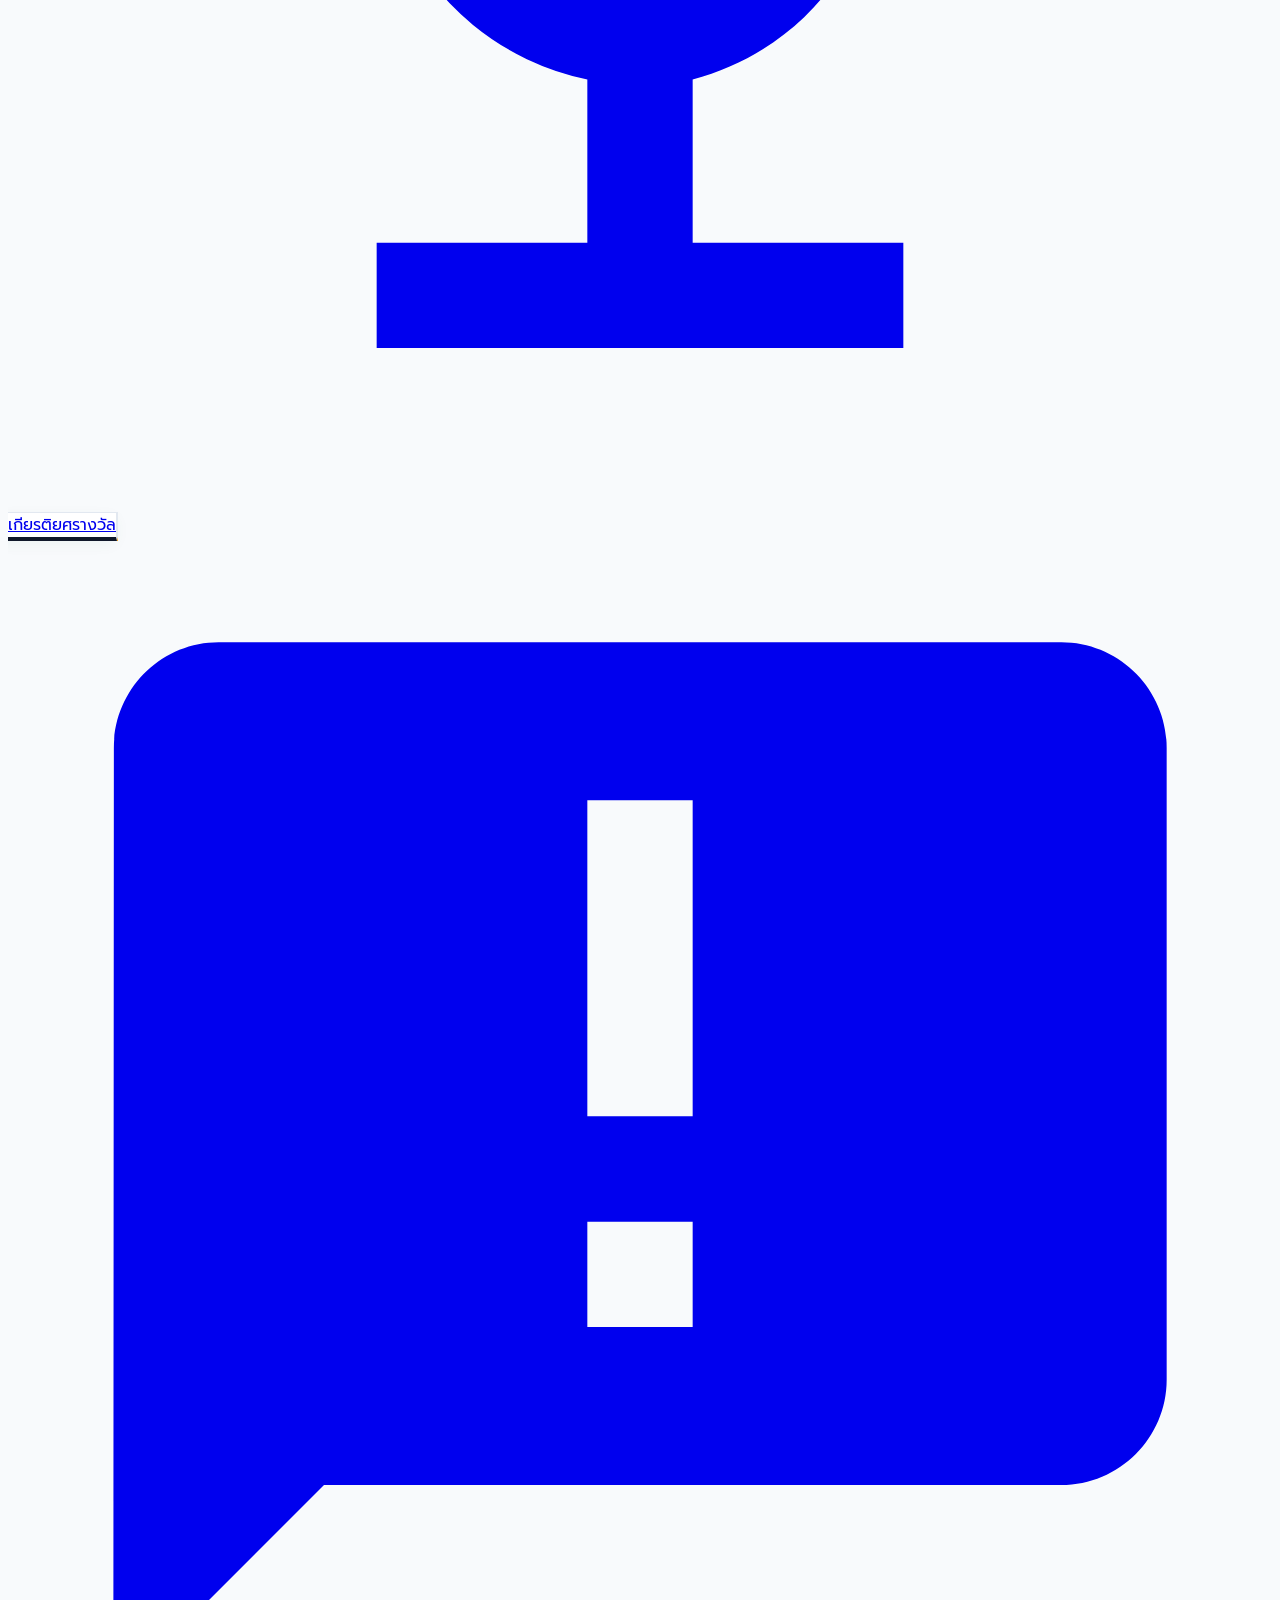
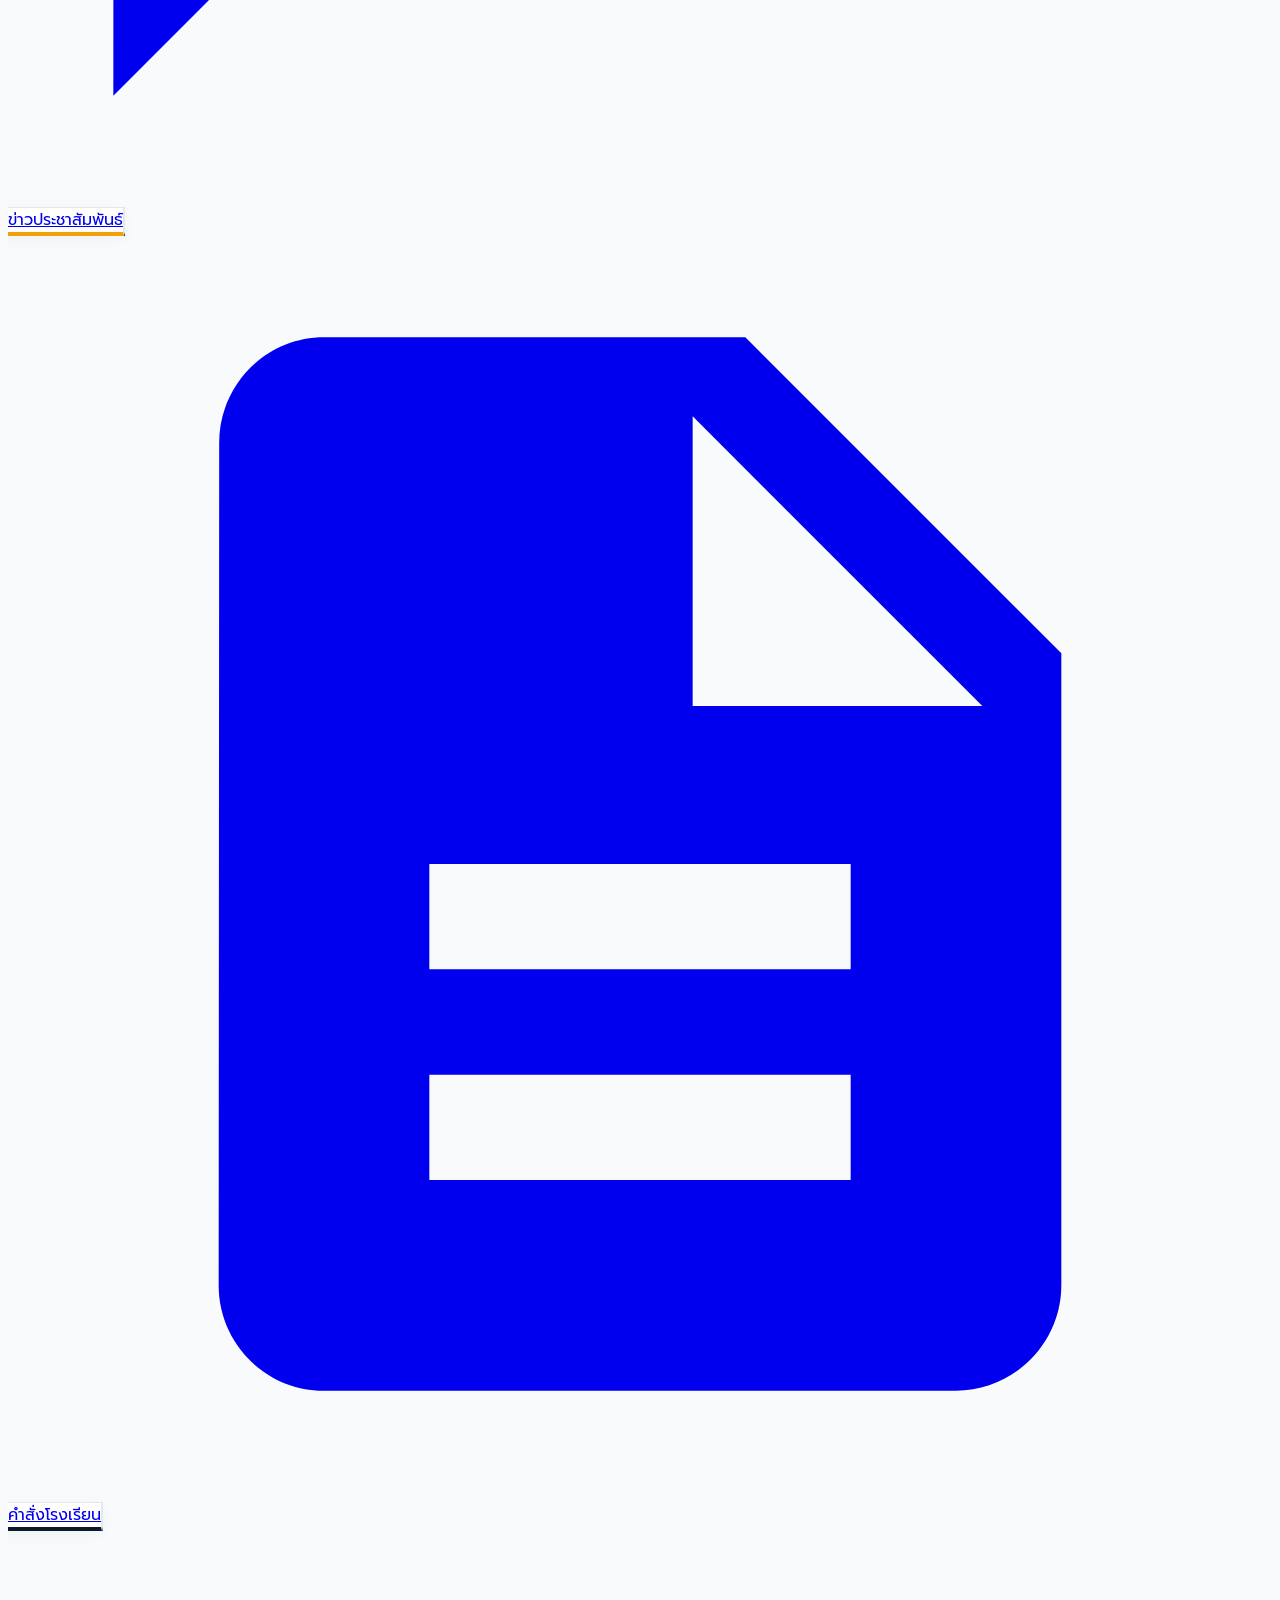
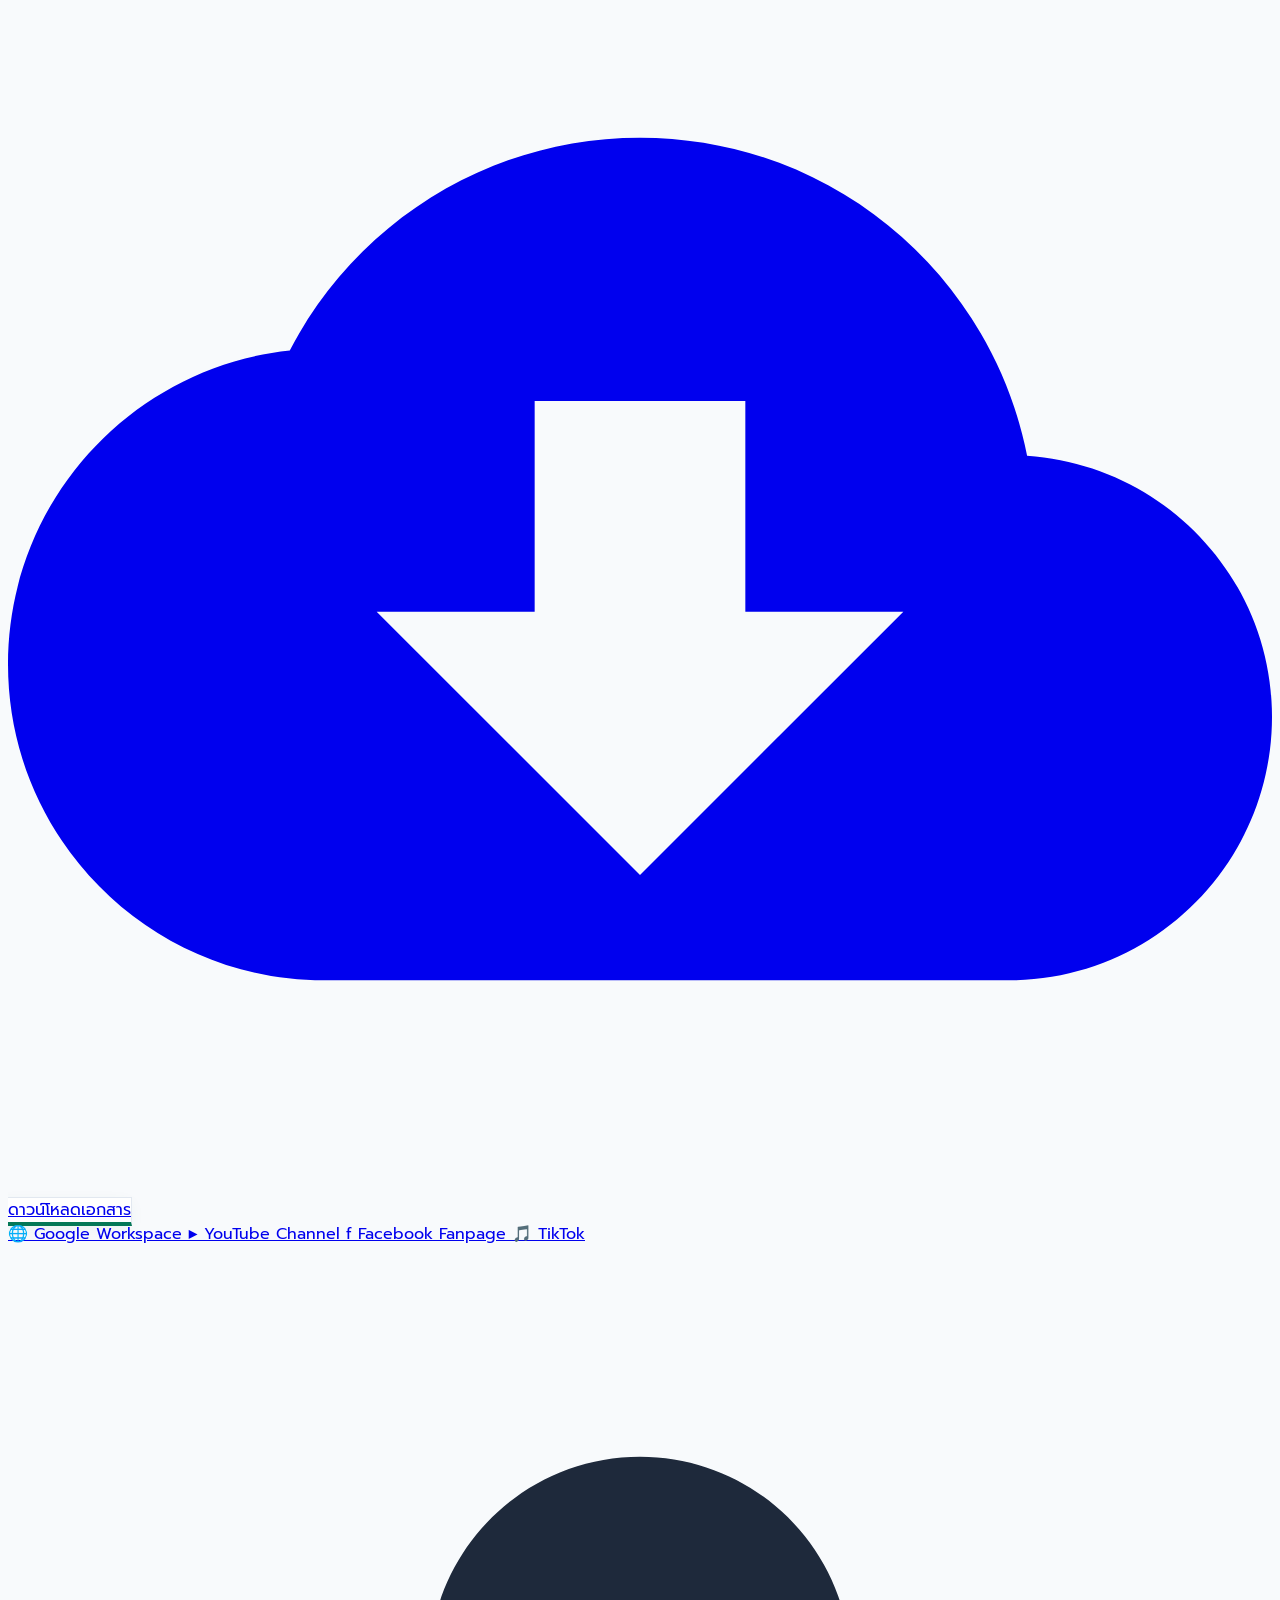
==== commit 9d814650: "fix: embed direct images in hero carousel slides and add full CSV import handler for users" ====
--- a/index.html
+++ b/index.html
@@ -116,43 +116,52 @@
       <div class="carousel-track flex">
         
         <!-- Slide 1: อัตลักษณ์และความเป็นเลิศ -->
-        <article class="carousel-slide relative min-w-full min-h-[460px] sm:min-h-[560px] lg:min-h-[620px] overflow-hidden bg-gradient-to-r from-slate-950 via-emerald-950 to-green-900 p-8 sm:p-20 flex flex-col justify-end text-white">
-          <div class="mx-auto max-w-[1536px] w-full">
+        <article class="carousel-slide relative min-w-full min-h-[480px] sm:min-h-[580px] lg:min-h-[640px] overflow-hidden flex flex-col justify-end p-8 sm:p-20 text-white">
+          <img src="https://images.unsplash.com/photo-1580582932707-520aed937b7b?w=1600&auto=format&fit=crop&q=80" alt="โรงเรียนบางชัน (ปลื้มวิทยานุสรณ์)" class="absolute inset-0 w-full h-full object-cover">
+          <div class="absolute inset-0 bg-gradient-to-t from-slate-950 via-slate-950/70 to-transparent"></div>
+          <div class="absolute inset-0 bg-gradient-to-r from-emerald-950/90 via-emerald-950/40 to-transparent"></div>
+          <div class="relative z-10 mx-auto max-w-[1536px] w-full">
             <span class="inline-flex items-center gap-2 px-3.5 py-1 rounded-full bg-amber-400 text-slate-950 text-xs sm:text-sm font-bold uppercase tracking-wider mb-4 shadow">
               <span>⭐</span> มุ่งสู่ความเป็นเลิศทางวิชาการ ควบคู่คุณธรรม นำเทคโนโลยี
             </span>
-            <h1 class="text-4xl sm:text-6xl lg:text-7xl font-extrabold leading-tight tracking-tight">
+            <h1 class="text-3xl sm:text-5xl lg:text-7xl font-extrabold leading-tight tracking-tight drop-shadow-md">
               โรงเรียนบางชัน<br><span class="text-amber-400">(ปลื้มวิทยานุสรณ์)</span>
             </h1>
-            <p class="mt-4 max-w-2xl text-base sm:text-lg text-emerald-100 font-light leading-relaxed">
+            <p class="mt-4 max-w-2xl text-base sm:text-lg text-emerald-100 font-light leading-relaxed drop-shadow">
               น้อมนำหลักปรัชญาของเศรษฐกิจพอเพียง พัฒนาศักยภาพผู้เรียนรอบด้านสู่สังคมยุคดิจิทัลอย่างยั่งยืน
             </p>
             <div class="mt-8 flex flex-wrap gap-4">
               <a href="#director" class="rounded-xl bg-amber-400 hover:bg-amber-300 text-slate-950 font-bold px-7 py-3 text-sm shadow-lg hover:-translate-y-0.5 transition">
                 สารจากผู้อำนวยการ →
               </a>
-              <a href="#vision" class="rounded-xl bg-white/10 hover:bg-white/20 text-white border border-white/20 px-6 py-3 text-sm font-medium transition">
-                วิสัยทัศน์ & พันธกิจ
+              <a href="#admissions" class="rounded-xl bg-white/20 hover:bg-white/30 text-white border border-white/30 backdrop-blur px-6 py-3 text-sm font-medium transition">
+                📝 รับสมัครเรียนออนไลน์
               </a>
             </div>
           </div>
         </article>
 
         <!-- Slide 2: English Program (EP) -->
-        <article class="carousel-slide relative min-w-full min-h-[460px] sm:min-h-[560px] lg:min-h-[620px] overflow-hidden bg-gradient-to-r from-slate-950 via-slate-900 to-emerald-900 p-8 sm:p-20 flex flex-col justify-end text-white">
-          <div class="mx-auto max-w-[1536px] w-full">
+        <article class="carousel-slide relative min-w-full min-h-[480px] sm:min-h-[580px] lg:min-h-[640px] overflow-hidden flex flex-col justify-end p-8 sm:p-20 text-white">
+          <img src="https://images.unsplash.com/photo-1509062522246-3755977927d7?w=1600&auto=format&fit=crop&q=80" alt="English Program โรงเรียนบางชัน" class="absolute inset-0 w-full h-full object-cover">
+          <div class="absolute inset-0 bg-gradient-to-t from-slate-950 via-slate-950/70 to-transparent"></div>
+          <div class="absolute inset-0 bg-gradient-to-r from-emerald-950/90 via-emerald-950/40 to-transparent"></div>
+          <div class="relative z-10 mx-auto max-w-[1536px] w-full">
             <span class="inline-flex items-center gap-2 px-3.5 py-1 rounded-full bg-emerald-400 text-slate-950 text-xs sm:text-sm font-bold uppercase tracking-wider mb-4 shadow">
               <span>🌍</span> English Program & Smart Learning
             </span>
-            <h2 class="text-4xl sm:text-6xl lg:text-7xl font-extrabold leading-tight tracking-tight">
+            <h2 class="text-3xl sm:text-5xl lg:text-7xl font-extrabold leading-tight tracking-tight drop-shadow-md">
               หลักสูตรสองภาษา (EP)<br><span class="text-amber-300">& โครงงานเป็นฐาน (PBL)</span>
             </h2>
-            <p class="mt-4 max-w-2xl text-base sm:text-lg text-slate-200 font-light leading-relaxed">
+            <p class="mt-4 max-w-2xl text-base sm:text-lg text-slate-200 font-light leading-relaxed drop-shadow">
               จัดการเรียนการสอนภาษาอังกฤษกับครูเจ้าของภาษา เสริมสร้างทักษะสากลและการคิดวิเคราะห์ในทุกระดับชั้น
             </p>
             <div class="mt-8 flex flex-wrap gap-4">
               <a href="#vision" class="rounded-xl bg-amber-400 hover:bg-amber-300 text-slate-950 font-bold px-7 py-3 text-sm shadow-lg hover:-translate-y-0.5 transition">
                 ดูหลักสูตรการศึกษา →
+              </a>
+              <a href="#admissions" class="rounded-xl bg-white/20 hover:bg-white/30 text-white border border-white/30 backdrop-blur px-6 py-3 text-sm font-medium transition">
+                📝 รับสมัครเรียนออนไลน์
               </a>
             </div>
           </div>
--- a/css/style.css
+++ b/css/style.css
@@ -15,12 +15,18 @@
   --bcs-gray-light: #f8fafc;
 }
 
+html, body {
+  overflow-x: hidden;
+  max-width: 100%;
+}
+
 body {
   font-family: 'Prompt', sans-serif;
   word-break: break-word;
   overflow-wrap: break-word;
   background-color: #f8fafc;
   color: #1e293b;
+  -webkit-tap-highlight-color: transparent;
 }
 
 /* MakeWebEasy Bento & Card Elevations (สบายตา สัมผัสนุ่มนวล) */
@@ -95,3 +101,16 @@
 .announce-widget.is-closing { opacity: 0; transform: translateY(24px); pointer-events: none; }
 .announce-widget.is-entering { animation: widget-in 0.5s ease both; }
 @keyframes widget-in { from { opacity: 0; transform: translateY(24px); } to { opacity: 1; transform: translateY(0); } }
+
+/* Mobile Padding & Edge Clipping Protections */
+@media (max-width: 640px) {
+  .announce-widget {
+    left: 1rem !important;
+    right: 1rem !important;
+    bottom: 1rem !important;
+    max-width: calc(100vw - 2rem) !important;
+  }
+  .mwe-card {
+    padding: 1.25rem !important;
+  }
+}
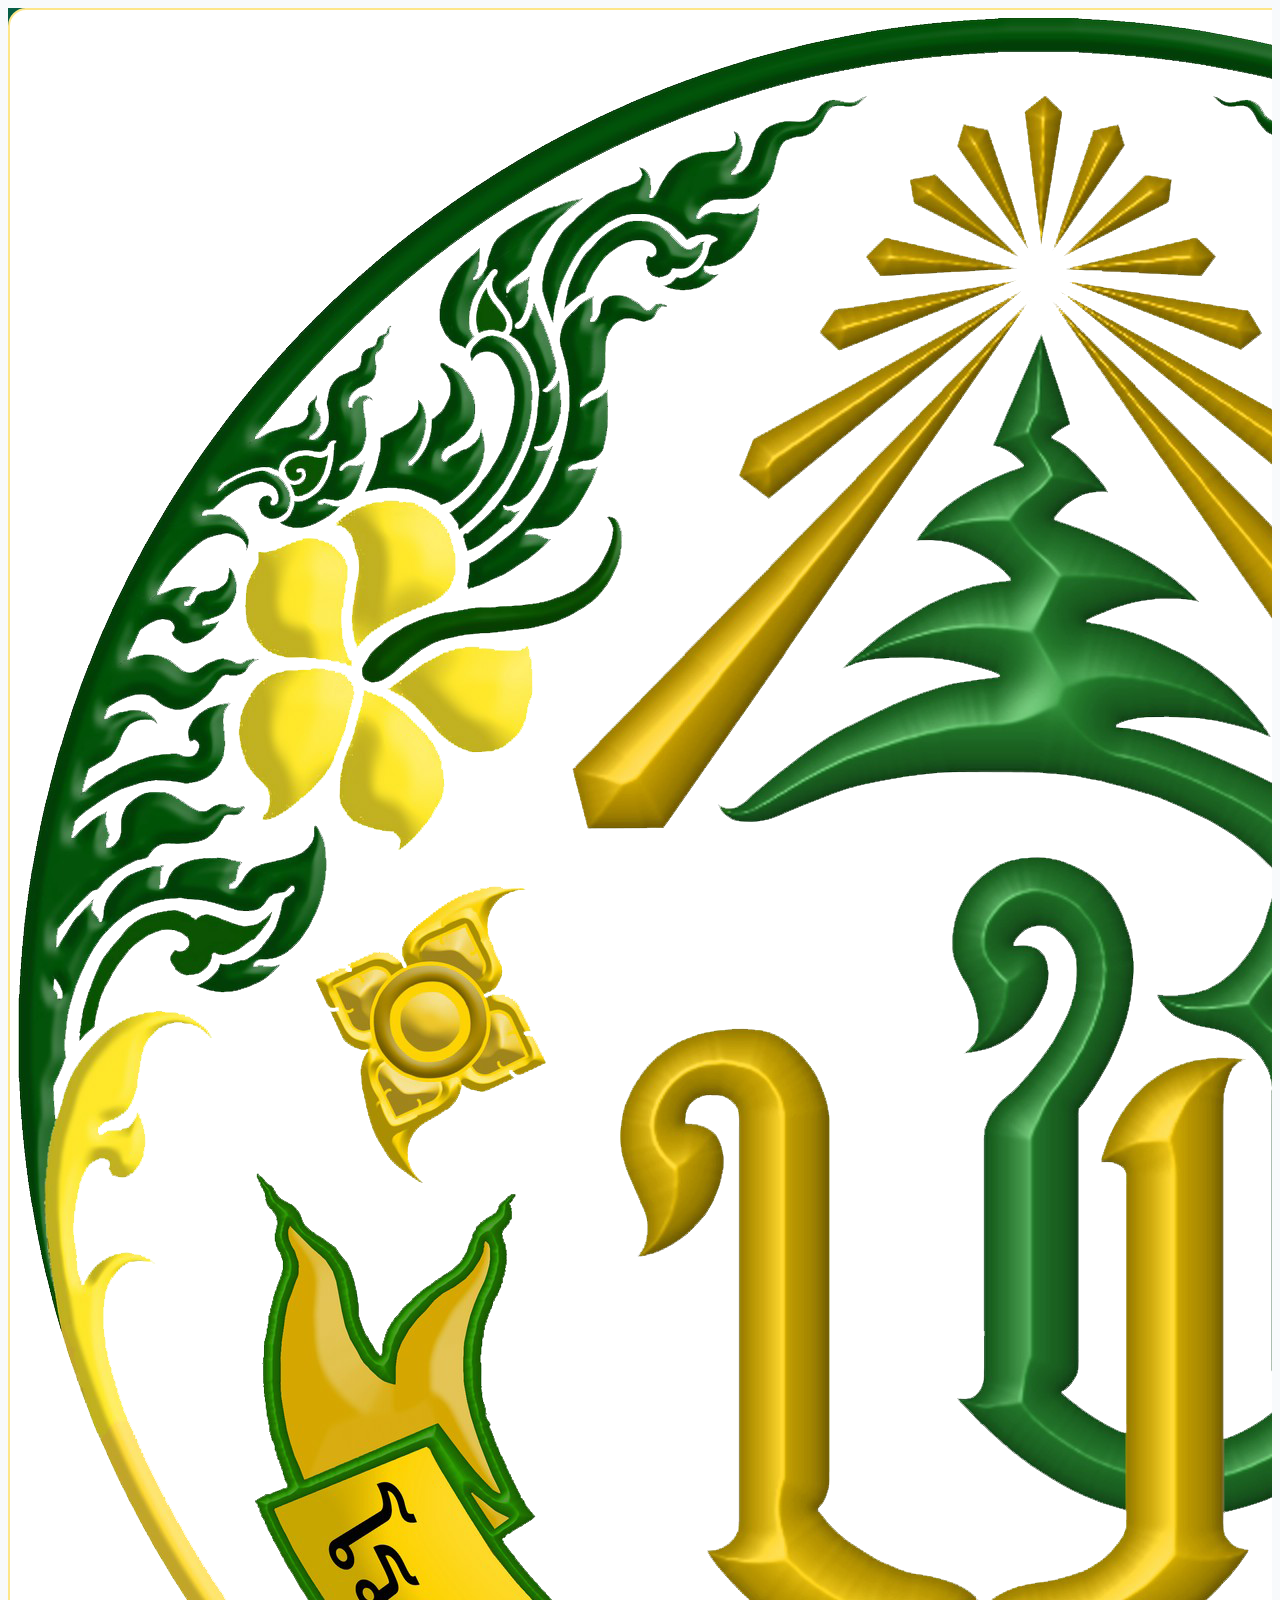
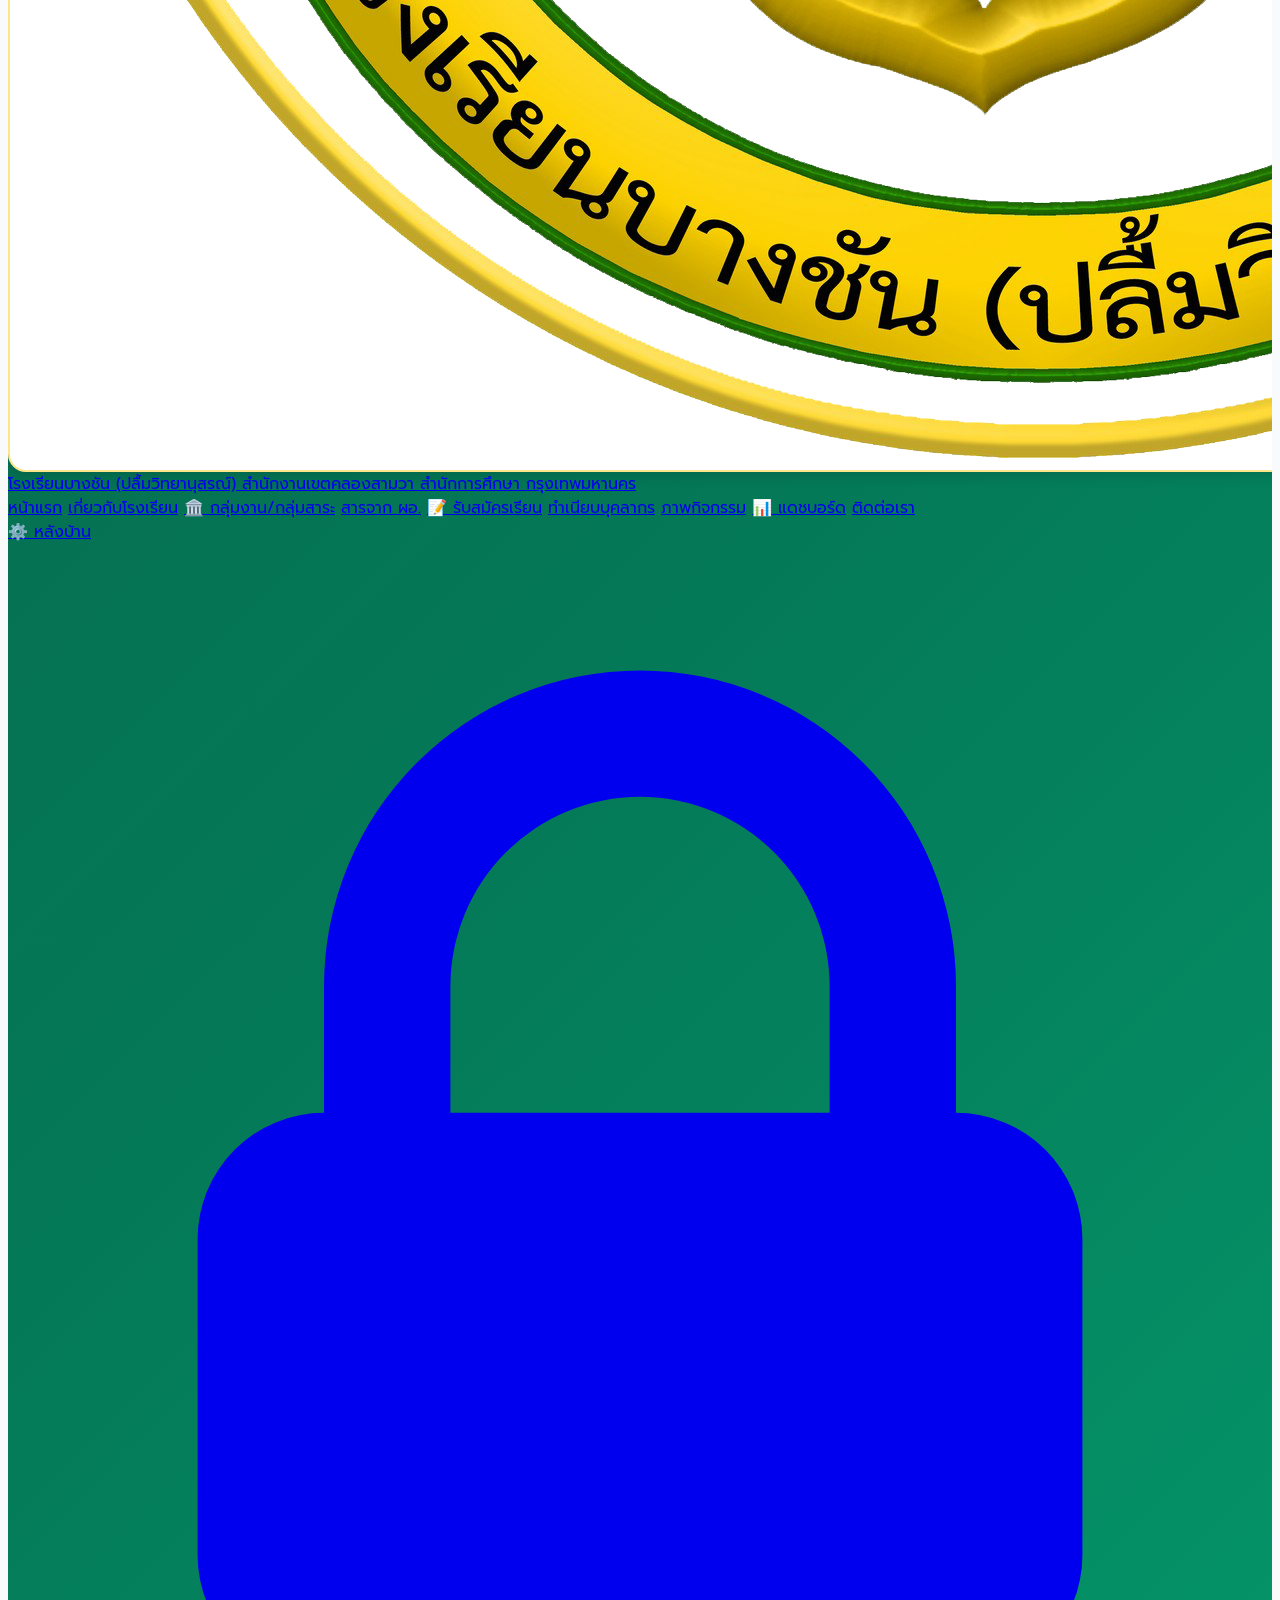
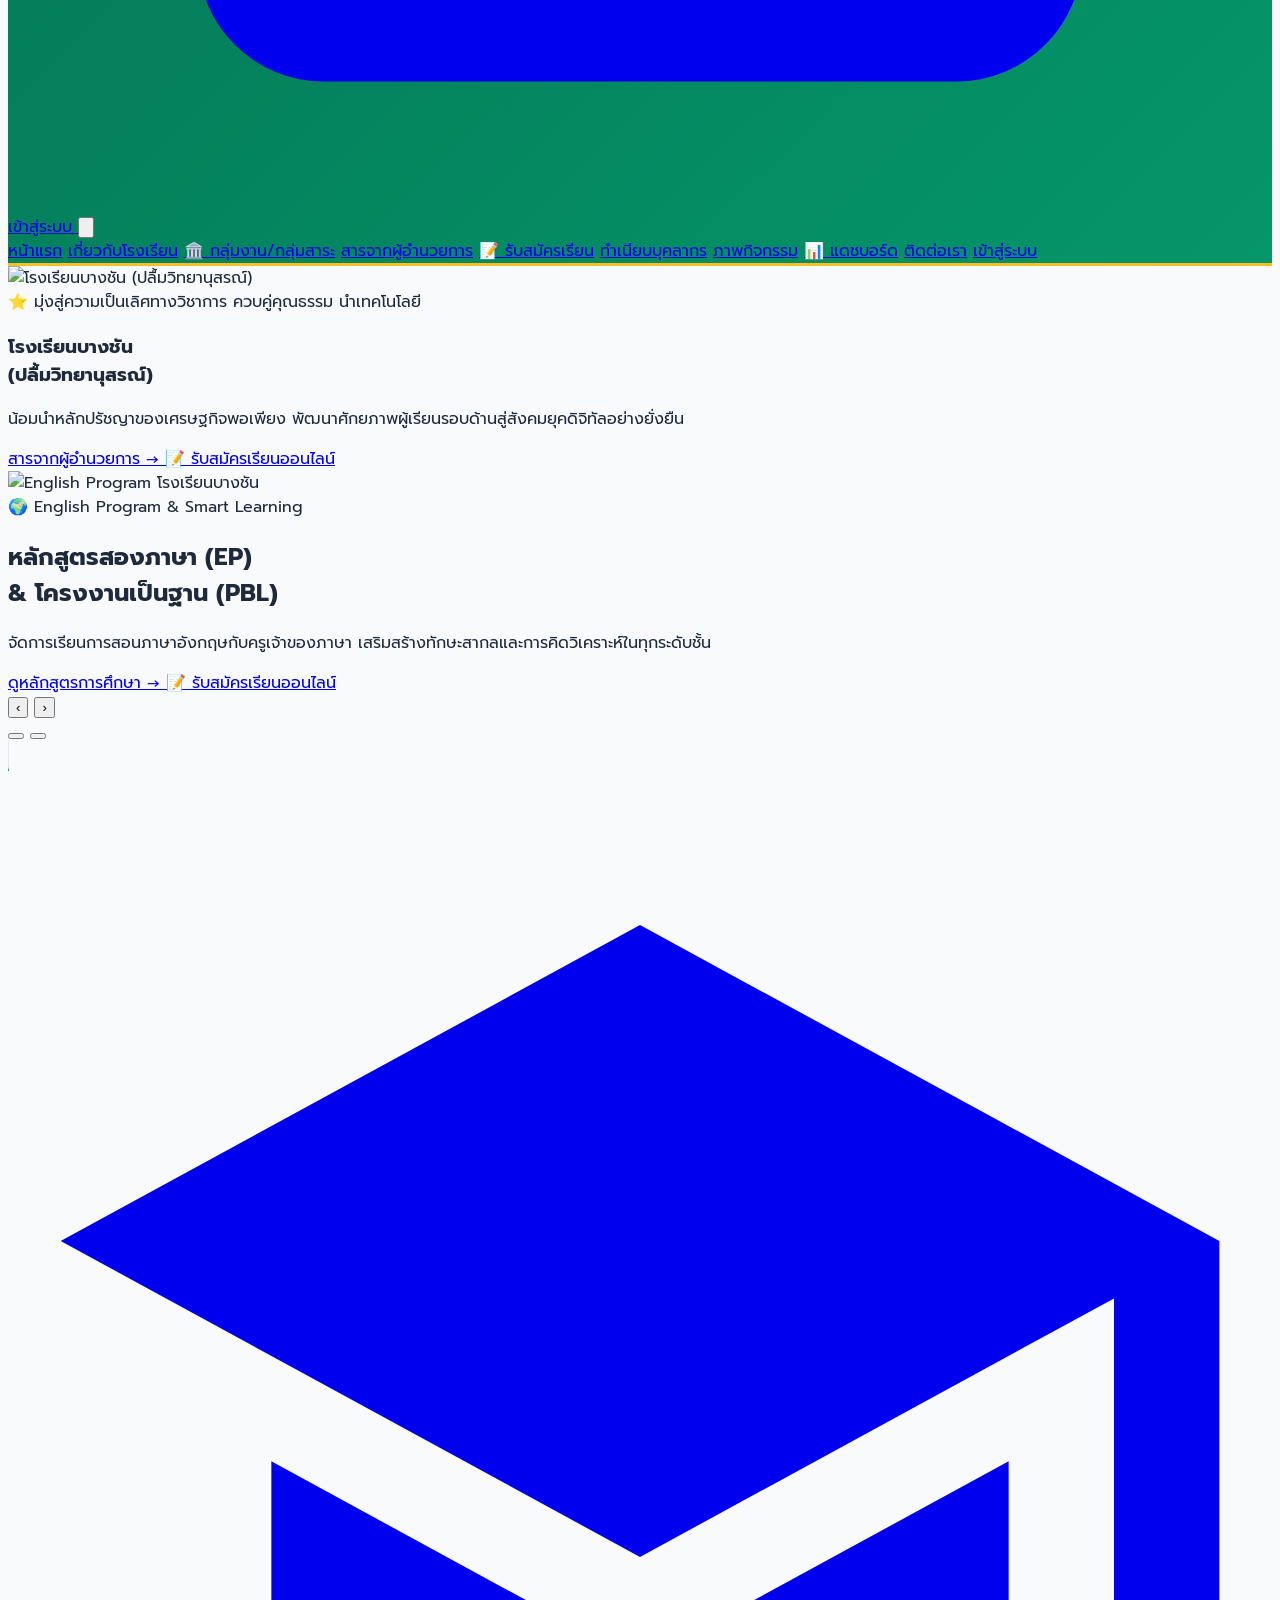
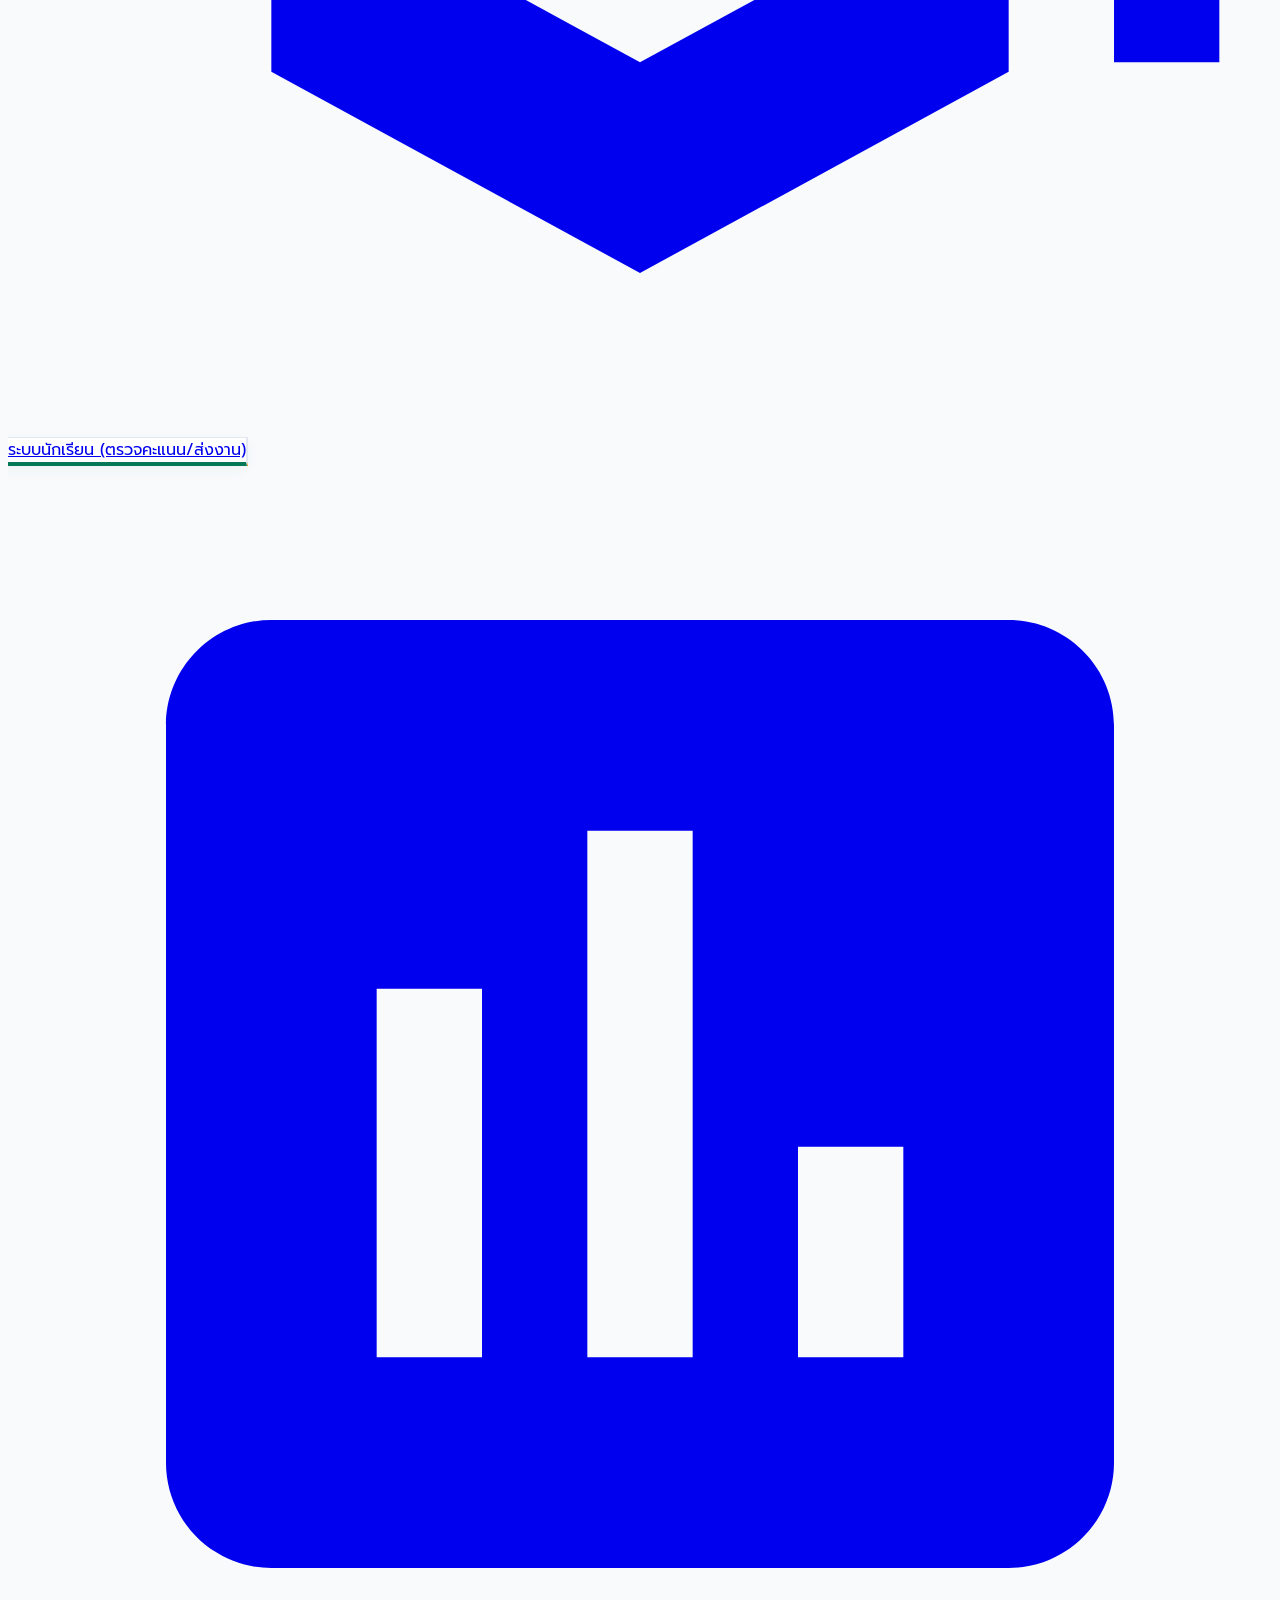
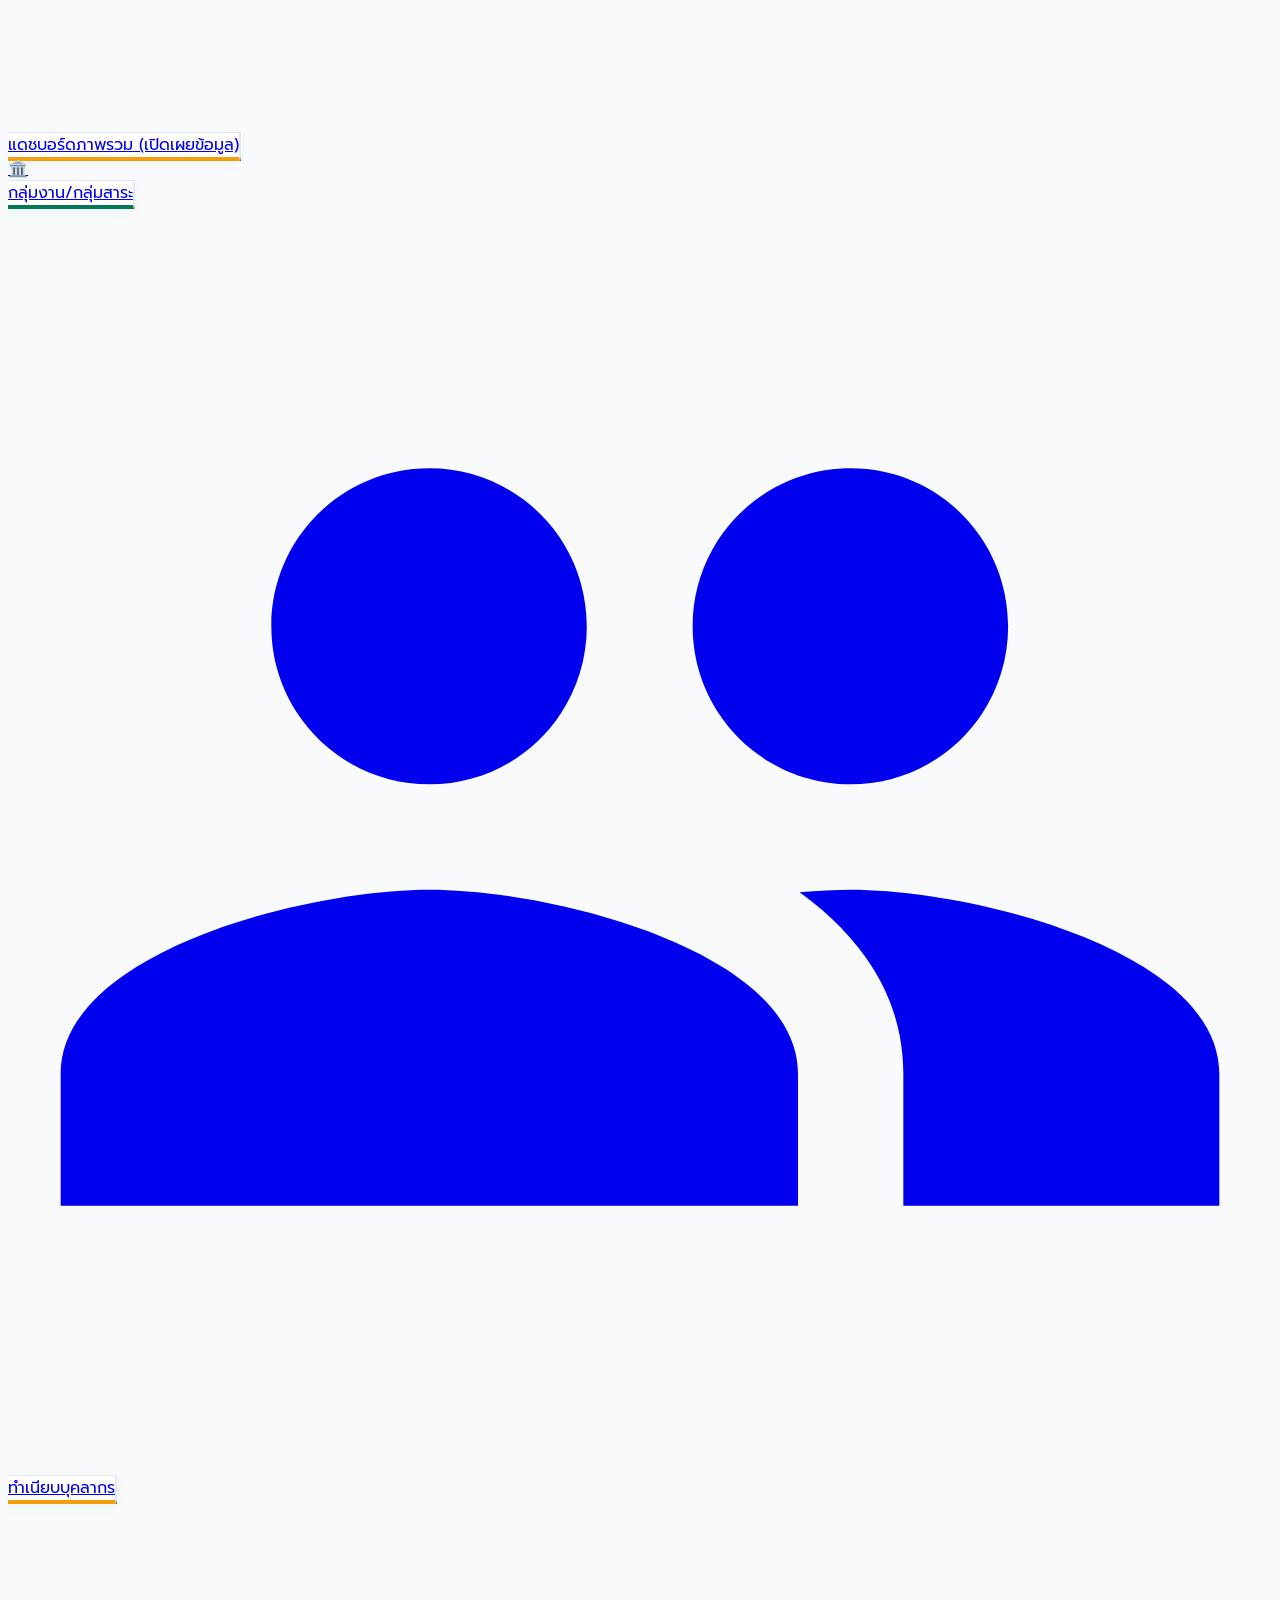
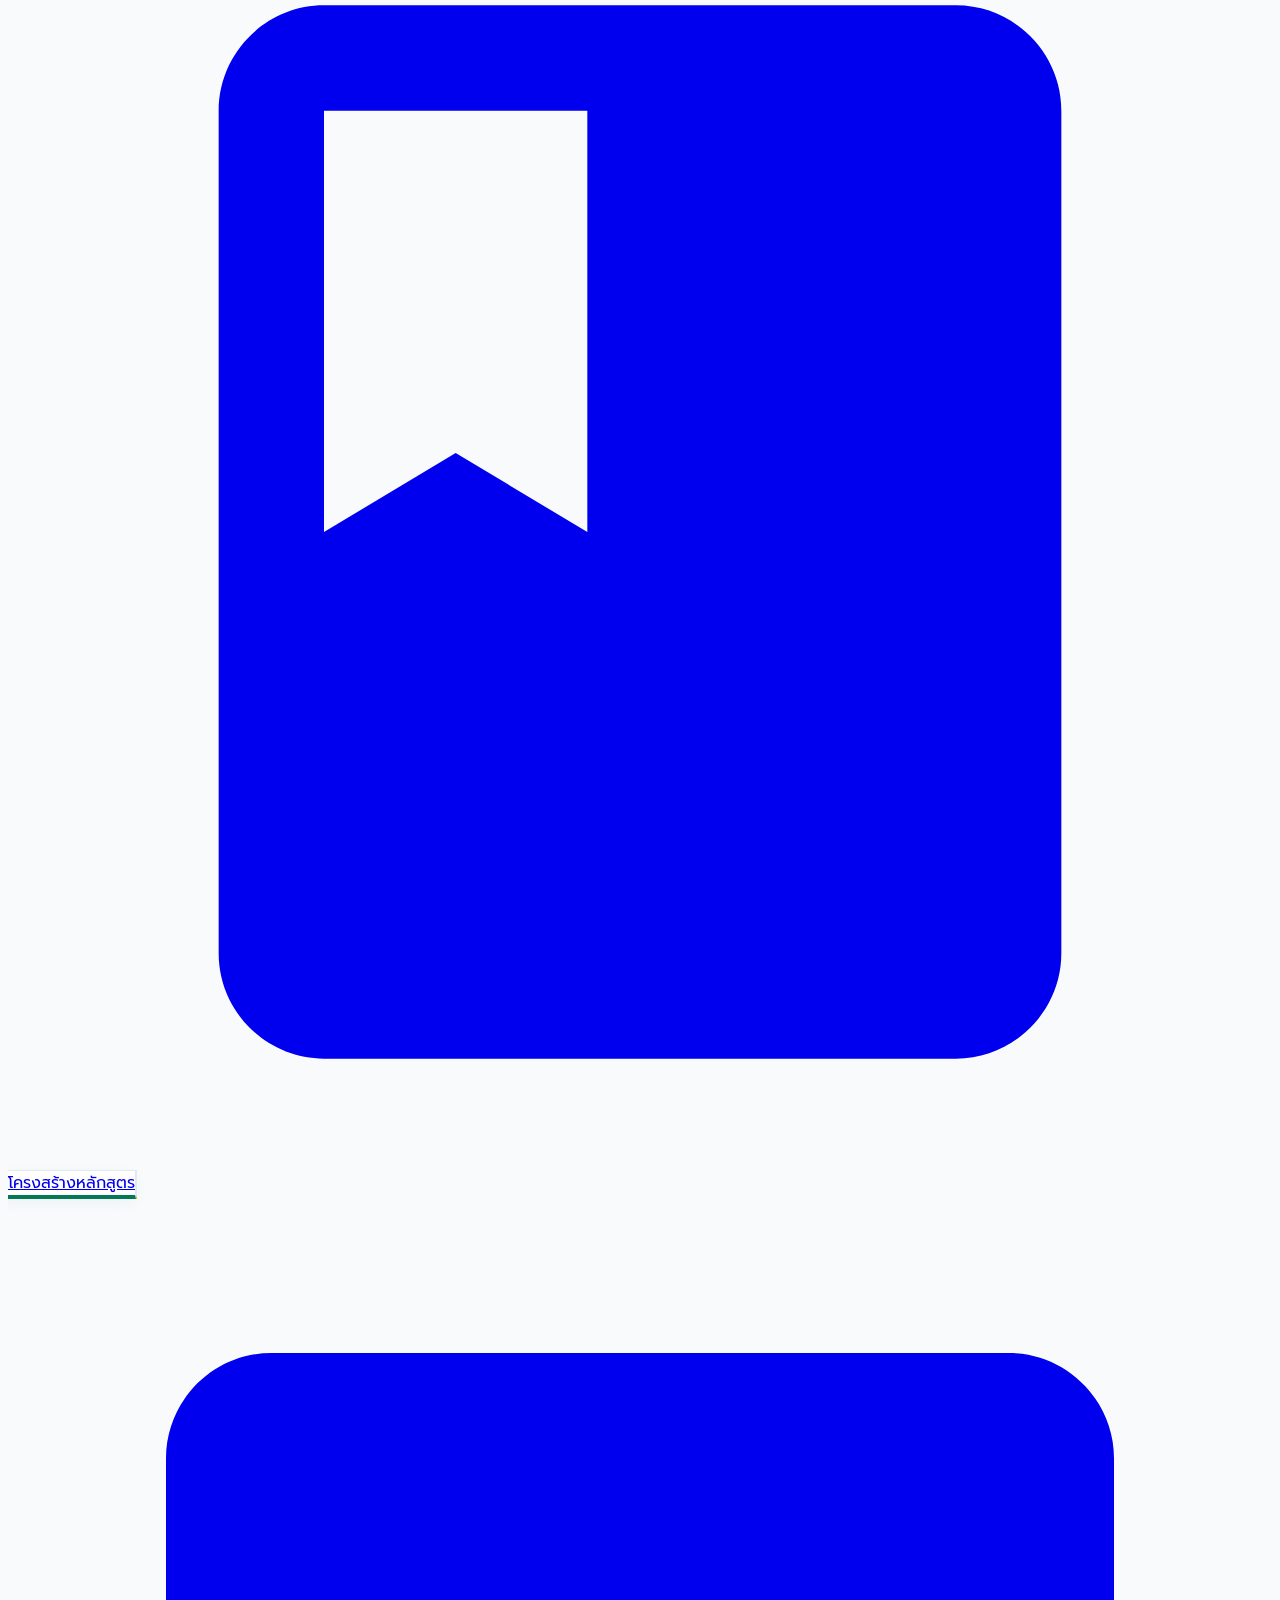
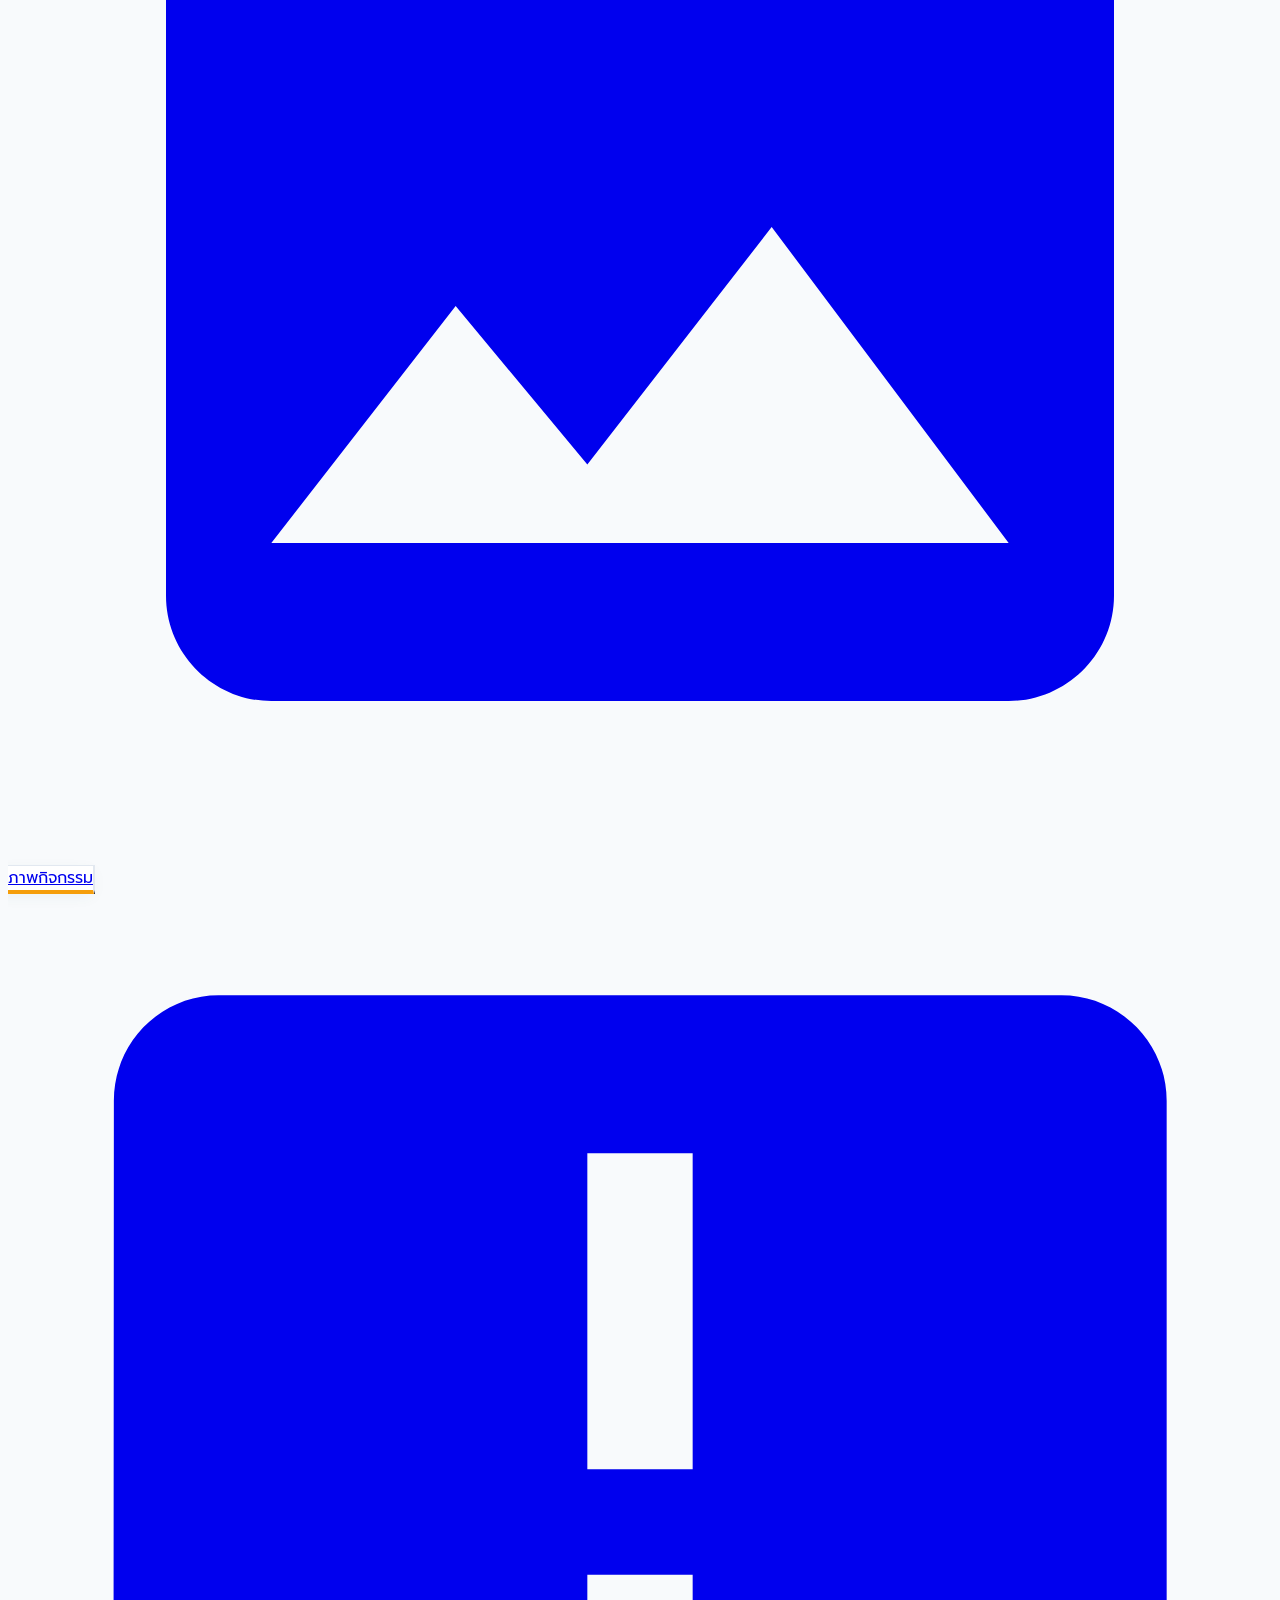
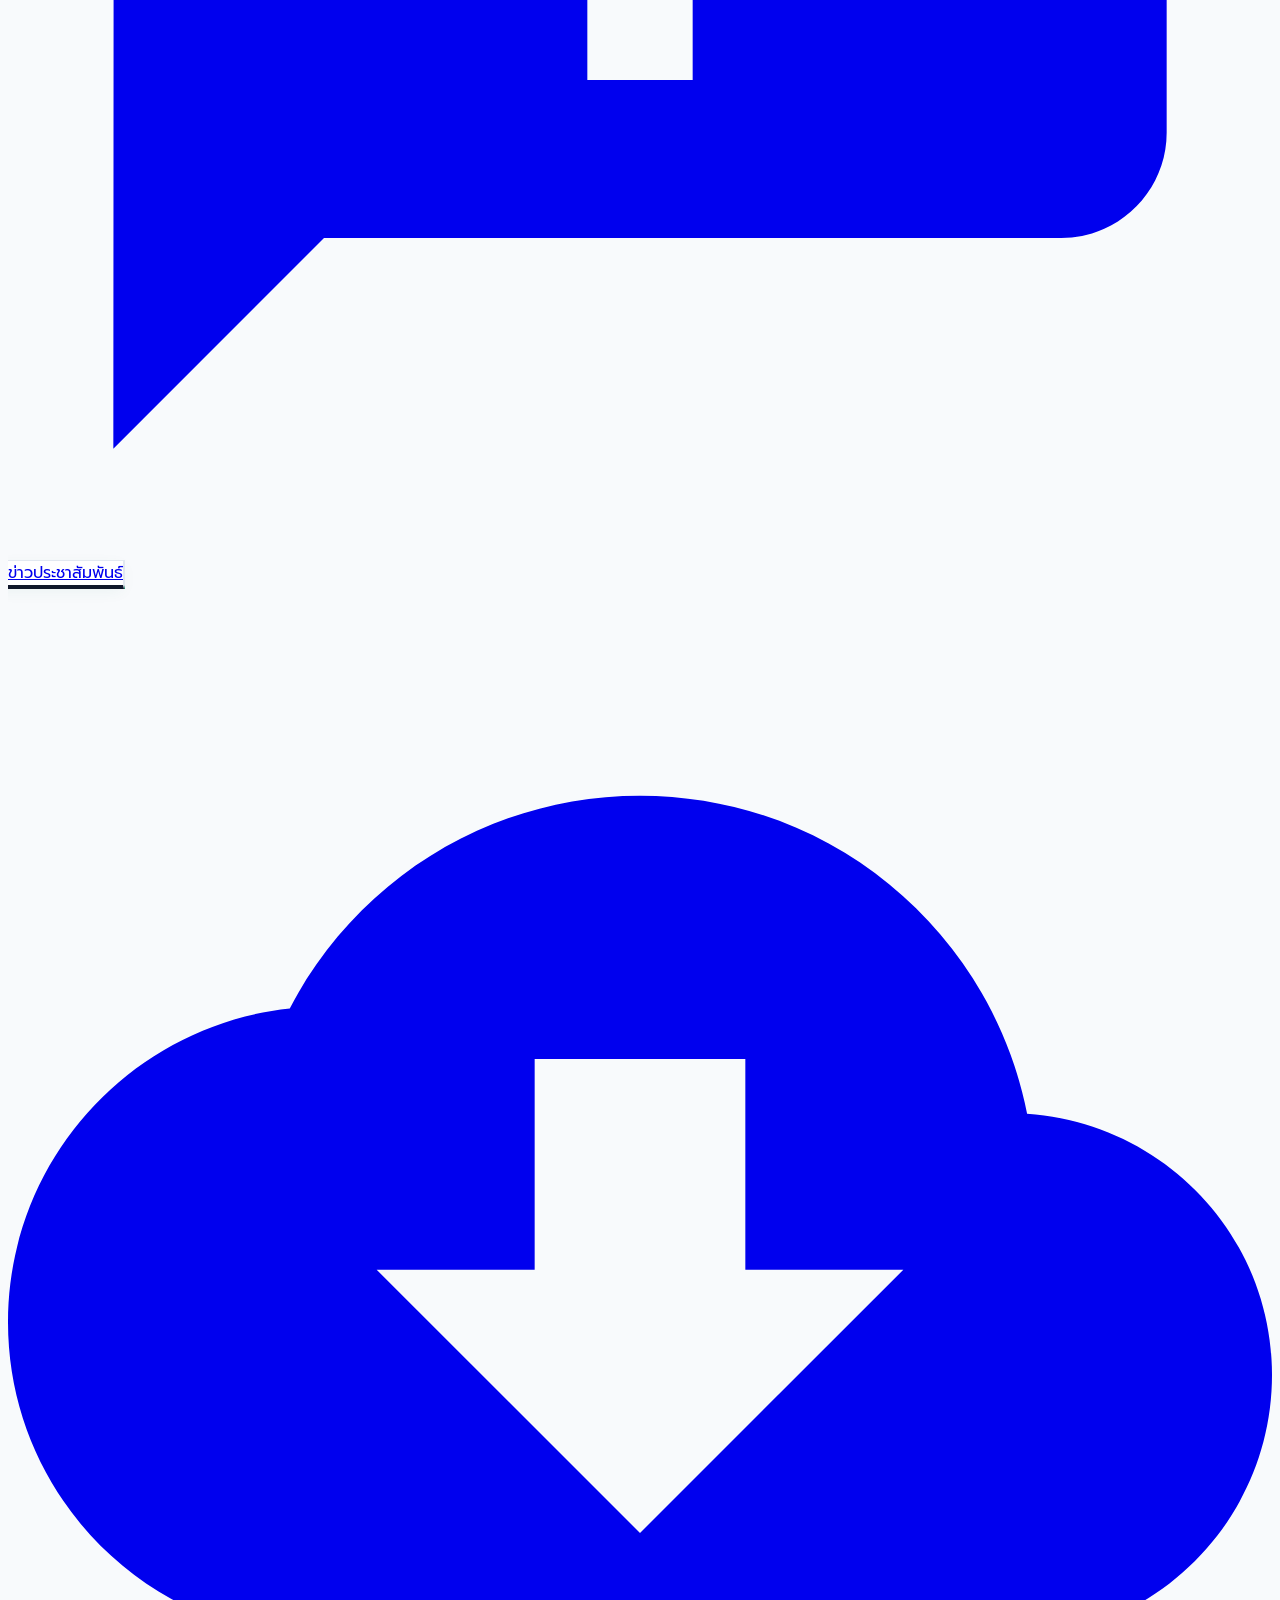
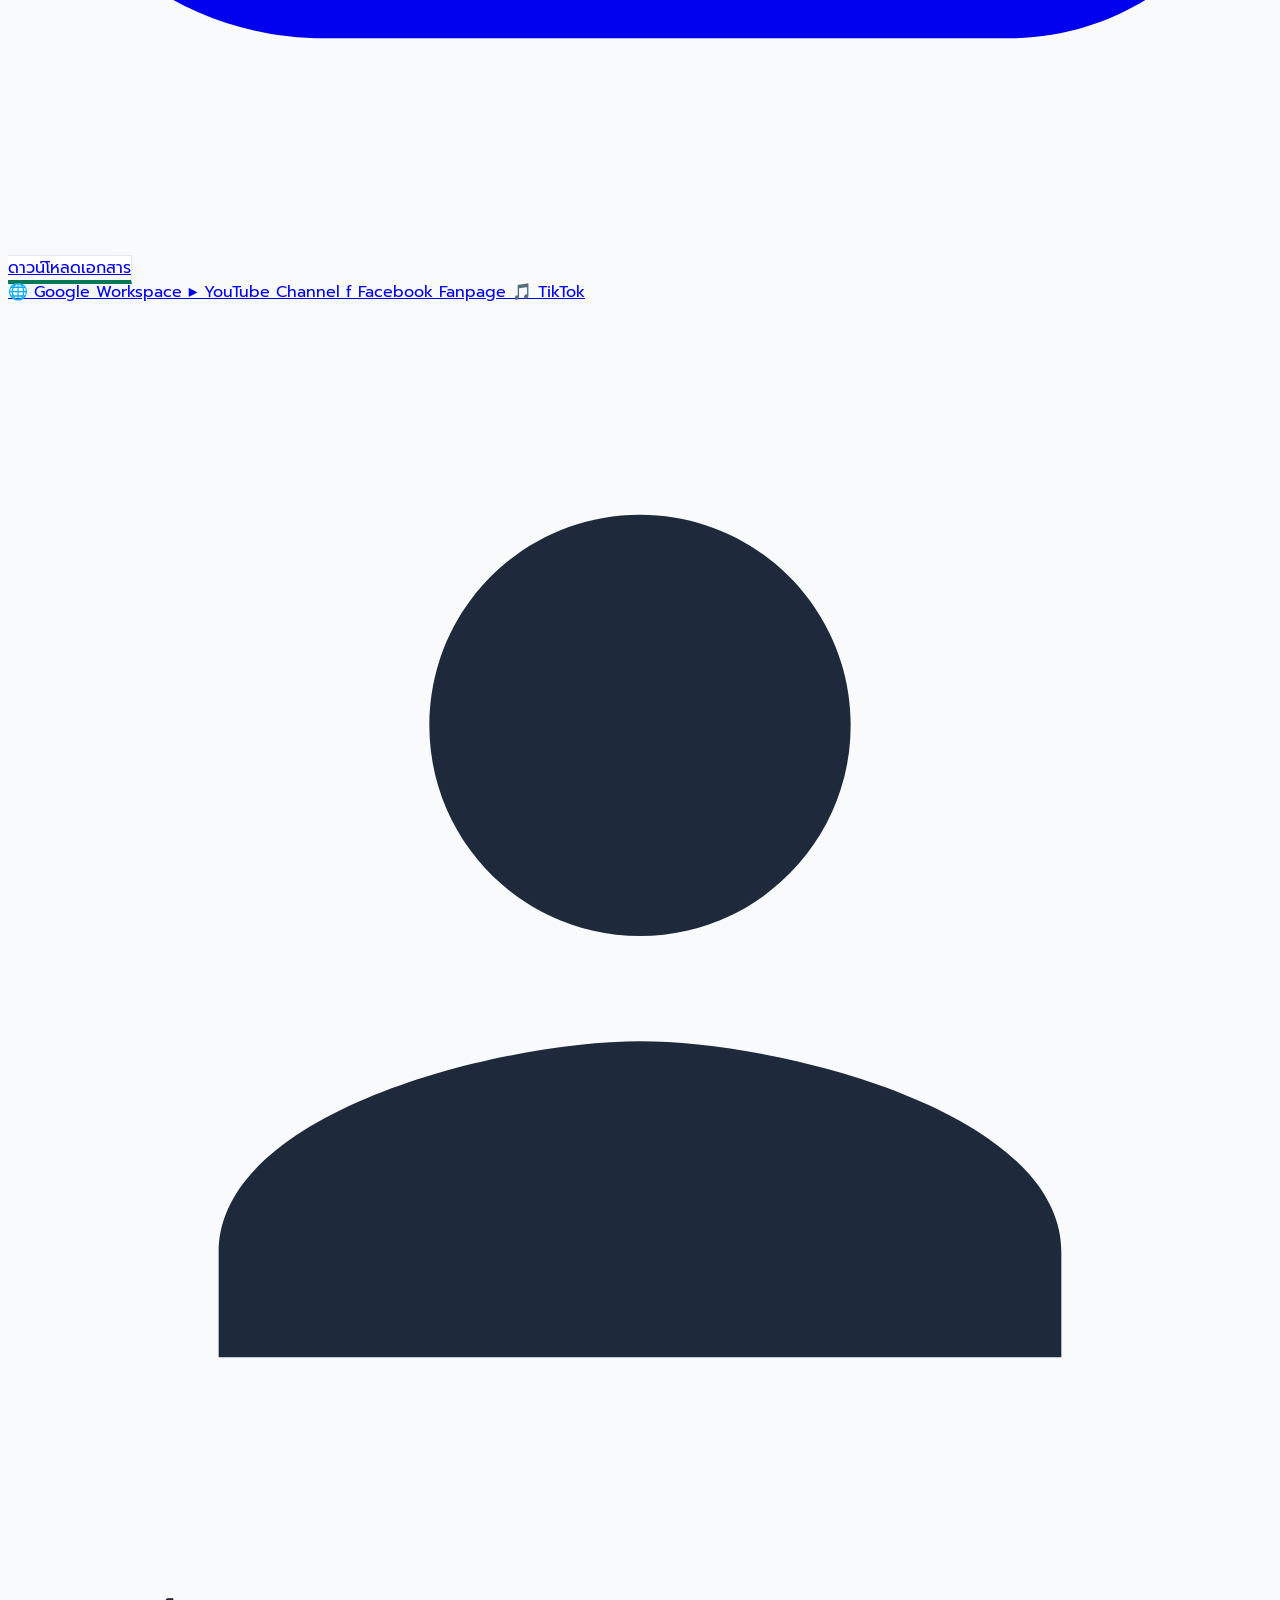
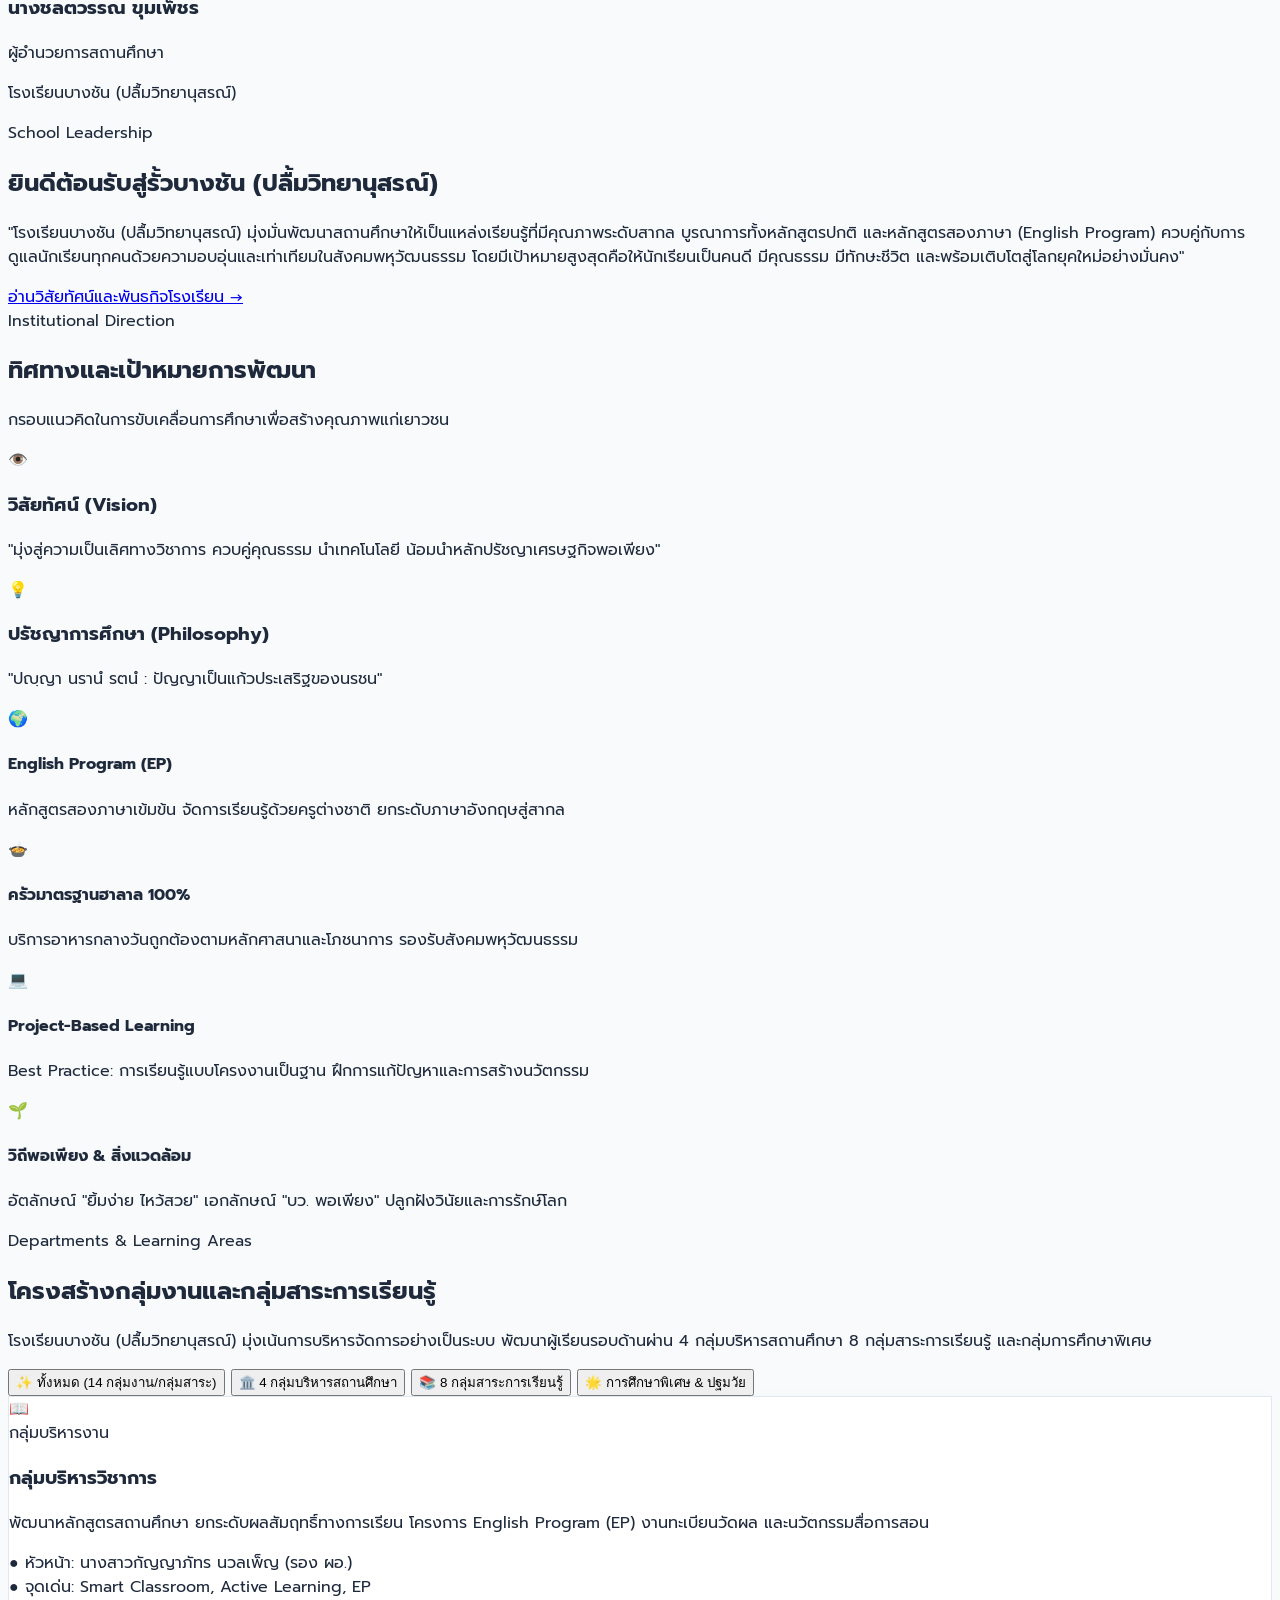
==== commit 408c230b: "feat: add departments section and menu, fix unclickable buttons and staff modals, sync admissions cl" ====
--- a/index.html
+++ b/index.html
@@ -62,8 +62,9 @@
         <nav class="hidden xl:flex items-center gap-1.5 text-sm font-medium text-emerald-50">
           <a href="#home" class="px-3 py-2 rounded-xl hover:bg-white/15 hover:text-white transition">หน้าแรก</a>
           <a href="#vision" class="px-3 py-2 rounded-xl hover:bg-white/15 hover:text-white transition">เกี่ยวกับโรงเรียน</a>
+          <a href="#departments-section" class="px-3 py-2 rounded-xl hover:bg-white/15 hover:text-white transition font-medium">🏛️ กลุ่มงาน/กลุ่มสาระ</a>
           <a href="#director" class="px-3 py-2 rounded-xl hover:bg-white/15 hover:text-white transition">สารจาก ผอ.</a>
-          <a href="#admissions" class="px-3 py-2 rounded-xl hover:bg-white/15 hover:text-white transition text-amber-300 font-bold">📝 รับสมัครเรียน</a>
+          <a href="#admissions" id="nav-admissions-link" class="px-3 py-2 rounded-xl hover:bg-white/15 hover:text-white transition text-amber-300 font-bold">📝 รับสมัครเรียน</a>
           <a href="#staff-section" class="px-3 py-2 rounded-xl hover:bg-white/15 hover:text-white transition">ทำเนียบบุคลากร</a>
           <a href="#gallery" class="px-3 py-2 rounded-xl hover:bg-white/15 hover:text-white transition">ภาพกิจกรรม</a>
           <a href="pages/public-dashboard.html" class="px-3 py-2 rounded-xl hover:bg-white/15 hover:text-white transition">📊 แดชบอร์ด</a>
@@ -97,9 +98,12 @@
         <div class="flex flex-col gap-1 py-4 text-slate-200">
           <a href="#home" class="px-3 py-2 rounded-lg hover:bg-white/10">หน้าแรก</a>
           <a href="#vision" class="px-3 py-2 rounded-lg hover:bg-white/10">เกี่ยวกับโรงเรียน</a>
+          <a href="#departments-section" class="px-3 py-2 rounded-lg hover:bg-white/10">🏛️ กลุ่มงาน/กลุ่มสาระ</a>
           <a href="#director" class="px-3 py-2 rounded-lg hover:bg-white/10">สารจากผู้อำนวยการ</a>
+          <a href="#admissions" id="mobile-nav-admissions-link" class="px-3 py-2 rounded-lg hover:bg-white/10 text-amber-300 font-bold">📝 รับสมัครเรียน</a>
           <a href="#staff-section" class="px-3 py-2 rounded-lg hover:bg-white/10">ทำเนียบบุคลากร</a>
           <a href="#gallery" class="px-3 py-2 rounded-lg hover:bg-white/10">ภาพกิจกรรม</a>
+          <a href="pages/public-dashboard.html" class="px-3 py-2 rounded-lg hover:bg-white/10">📊 แดชบอร์ด</a>
           <a href="#contact" class="px-3 py-2 rounded-lg hover:bg-white/10">ติดต่อเรา</a>
           <a href="login.html" data-login-link="button" class="mt-2 text-center bg-amber-400 text-slate-950 font-bold py-2.5 rounded-xl">เข้าสู่ระบบ</a>
         </div>
@@ -116,7 +120,7 @@
       <div class="carousel-track flex">
         
         <!-- Slide 1: อัตลักษณ์และความเป็นเลิศ -->
-        <article class="carousel-slide relative min-w-full min-h-[480px] sm:min-h-[580px] lg:min-h-[640px] overflow-hidden flex flex-col justify-end p-8 sm:p-20 text-white">
+        <article class="carousel-slide relative min-w-full min-h-[480px] sm:min-h-[580px] lg:min-h-[640px] overflow-hidden flex flex-col justify-end p-8 sm:p-20 pb-24 sm:pb-32 text-white">
           <img src="https://images.unsplash.com/photo-1580582932707-520aed937b7b?w=1600&auto=format&fit=crop&q=80" alt="โรงเรียนบางชัน (ปลื้มวิทยานุสรณ์)" class="absolute inset-0 w-full h-full object-cover">
           <div class="absolute inset-0 bg-gradient-to-t from-slate-950 via-slate-950/70 to-transparent"></div>
           <div class="absolute inset-0 bg-gradient-to-r from-emerald-950/90 via-emerald-950/40 to-transparent"></div>
@@ -130,11 +134,11 @@
             <p class="mt-4 max-w-2xl text-base sm:text-lg text-emerald-100 font-light leading-relaxed drop-shadow">
               น้อมนำหลักปรัชญาของเศรษฐกิจพอเพียง พัฒนาศักยภาพผู้เรียนรอบด้านสู่สังคมยุคดิจิทัลอย่างยั่งยืน
             </p>
-            <div class="mt-8 flex flex-wrap gap-4">
+            <div class="mt-8 flex flex-wrap gap-4 relative z-30 pointer-events-auto">
               <a href="#director" class="rounded-xl bg-amber-400 hover:bg-amber-300 text-slate-950 font-bold px-7 py-3 text-sm shadow-lg hover:-translate-y-0.5 transition">
                 สารจากผู้อำนวยการ →
               </a>
-              <a href="#admissions" class="rounded-xl bg-white/20 hover:bg-white/30 text-white border border-white/30 backdrop-blur px-6 py-3 text-sm font-medium transition">
+              <a href="#admissions" class="carousel-admissions-btn rounded-xl bg-white/20 hover:bg-white/30 text-white border border-white/30 backdrop-blur px-6 py-3 text-sm font-medium transition">
                 📝 รับสมัครเรียนออนไลน์
               </a>
             </div>
@@ -142,7 +146,7 @@
         </article>
 
         <!-- Slide 2: English Program (EP) -->
-        <article class="carousel-slide relative min-w-full min-h-[480px] sm:min-h-[580px] lg:min-h-[640px] overflow-hidden flex flex-col justify-end p-8 sm:p-20 text-white">
+        <article class="carousel-slide relative min-w-full min-h-[480px] sm:min-h-[580px] lg:min-h-[640px] overflow-hidden flex flex-col justify-end p-8 sm:p-20 pb-24 sm:pb-32 text-white">
           <img src="https://images.unsplash.com/photo-1509062522246-3755977927d7?w=1600&auto=format&fit=crop&q=80" alt="English Program โรงเรียนบางชัน" class="absolute inset-0 w-full h-full object-cover">
           <div class="absolute inset-0 bg-gradient-to-t from-slate-950 via-slate-950/70 to-transparent"></div>
           <div class="absolute inset-0 bg-gradient-to-r from-emerald-950/90 via-emerald-950/40 to-transparent"></div>
@@ -156,11 +160,11 @@
             <p class="mt-4 max-w-2xl text-base sm:text-lg text-slate-200 font-light leading-relaxed drop-shadow">
               จัดการเรียนการสอนภาษาอังกฤษกับครูเจ้าของภาษา เสริมสร้างทักษะสากลและการคิดวิเคราะห์ในทุกระดับชั้น
             </p>
-            <div class="mt-8 flex flex-wrap gap-4">
+            <div class="mt-8 flex flex-wrap gap-4 relative z-30 pointer-events-auto">
               <a href="#vision" class="rounded-xl bg-amber-400 hover:bg-amber-300 text-slate-950 font-bold px-7 py-3 text-sm shadow-lg hover:-translate-y-0.5 transition">
                 ดูหลักสูตรการศึกษา →
               </a>
-              <a href="#admissions" class="rounded-xl bg-white/20 hover:bg-white/30 text-white border border-white/30 backdrop-blur px-6 py-3 text-sm font-medium transition">
+              <a href="#admissions" class="carousel-admissions-btn rounded-xl bg-white/20 hover:bg-white/30 text-white border border-white/30 backdrop-blur px-6 py-3 text-sm font-medium transition">
                 📝 รับสมัครเรียนออนไลน์
               </a>
             </div>
@@ -170,9 +174,9 @@
       </div>
 
       <!-- Controls -->
-      <button data-carousel-prev aria-label="ก่อนหน้า" class="hidden sm:grid absolute left-6 top-1/2 -translate-y-1/2 place-items-center w-12 h-12 rounded-full bg-white/10 hover:bg-white/30 text-white text-2xl backdrop-blur transition">‹</button>
-      <button data-carousel-next aria-label="ถัดไป" class="hidden sm:grid absolute right-6 top-1/2 -translate-y-1/2 place-items-center w-12 h-12 rounded-full bg-white/10 hover:bg-white/30 text-white text-2xl backdrop-blur transition">›</button>
-      <div class="absolute bottom-6 left-0 right-0 flex justify-center gap-2.5">
+      <button data-carousel-prev aria-label="ก่อนหน้า" class="hidden sm:grid absolute left-6 top-1/2 -translate-y-1/2 place-items-center w-12 h-12 rounded-full bg-white/10 hover:bg-white/30 text-white text-2xl backdrop-blur transition z-20">‹</button>
+      <button data-carousel-next aria-label="ถัดไป" class="hidden sm:grid absolute right-6 top-1/2 -translate-y-1/2 place-items-center w-12 h-12 rounded-full bg-white/10 hover:bg-white/30 text-white text-2xl backdrop-blur transition z-20">›</button>
+      <div class="absolute bottom-6 left-0 right-0 flex justify-center gap-2.5 z-20">
         <button class="carousel-dot h-2.5 w-2.5 rounded-full bg-white/40" aria-label="สไลด์ 1"></button>
         <button class="carousel-dot h-2.5 w-2.5 rounded-full bg-white/40" aria-label="สไลด์ 2"></button>
       </div>
@@ -180,10 +184,10 @@
   </section>
 
   <!-- ============================================================== -->
-  <!-- 3. QUICK ACTION BENTO (7 หมวดเมนูด่วนสไตล์ MakeWebEasy) -->
-  <!-- ============================================================== -->
-  <section class="relative -mt-10 sm:-mt-14 z-20 mx-auto max-w-[1536px] px-4 sm:px-8">
-    <div class="grid grid-cols-2 sm:grid-cols-4 lg:grid-cols-7 gap-3 sm:gap-4">
+  <!-- 3. QUICK ACTION BENTO (8 หมวดเมนูด่วนสไตล์ MakeWebEasy) -->
+  <!-- ============================================================== -->
+  <section class="relative -mt-10 sm:-mt-14 z-20 pointer-events-none mx-auto max-w-[1536px] px-4 sm:px-8">
+    <div class="grid grid-cols-2 sm:grid-cols-4 lg:grid-cols-8 gap-3 sm:gap-4 pointer-events-auto">
       
       <a href="pages/student-portal.html" class="mwe-card rounded-2xl p-5 text-center badge-border-green flex flex-col items-center justify-center group">
         <div class="w-12 h-12 rounded-xl bg-emerald-50 text-emerald-700 grid place-items-center mb-2.5 group-hover:scale-110 transition">
@@ -199,49 +203,42 @@
         <span class="text-sm font-bold text-slate-800">แดชบอร์ดภาพรวม (เปิดเผยข้อมูล)</span>
       </a>
 
-      <a href="#staff-section" class="mwe-card rounded-2xl p-5 text-center badge-border-green flex flex-col items-center justify-center group">
+      <a href="#departments-section" class="mwe-card rounded-2xl p-5 text-center badge-border-green flex flex-col items-center justify-center group">
         <div class="w-12 h-12 rounded-xl bg-emerald-50 text-emerald-700 grid place-items-center mb-2.5 group-hover:scale-110 transition">
+          <span class="text-2xl">🏛️</span>
+        </div>
+        <span class="text-sm font-bold text-slate-800">กลุ่มงาน/กลุ่มสาระ</span>
+      </a>
+
+      <a href="#staff-section" class="mwe-card rounded-2xl p-5 text-center badge-border-yellow flex flex-col items-center justify-center group">
+        <div class="w-12 h-12 rounded-xl bg-amber-50 text-amber-600 grid place-items-center mb-2.5 group-hover:scale-110 transition">
           <svg class="w-6 h-6" fill="currentColor" viewBox="0 0 24 24"><path d="M16 11c1.66 0 2.99-1.34 2.99-3S17.66 5 16 5c-1.66 0-3 1.34-3 3s1.34 3 3 3zm-8 0c1.66 0 2.99-1.34 2.99-3S9.66 5 8 5C6.34 5 5 6.34 5 8s1.34 3 3 3zm0 2c-2.33 0-7 1.17-7 3.5V19h14v-2.5c0-2.33-4.67-3.5-7-3.5zm8 0c-.29 0-.62.02-.97.05 1.16.84 1.97 1.97 1.97 3.45V19h6v-2.5c0-2.33-4.67-3.5-7-3.5z"/></svg>
         </div>
         <span class="text-sm font-bold text-slate-800">ทำเนียบบุคลากร</span>
       </a>
 
-      <a href="#vision" class="mwe-card rounded-2xl p-5 text-center badge-border-yellow flex flex-col items-center justify-center group">
-        <div class="w-12 h-12 rounded-xl bg-amber-50 text-amber-600 grid place-items-center mb-2.5 group-hover:scale-110 transition">
+      <a href="#vision" class="mwe-card rounded-2xl p-5 text-center badge-border-green flex flex-col items-center justify-center group">
+        <div class="w-12 h-12 rounded-xl bg-emerald-50 text-emerald-700 grid place-items-center mb-2.5 group-hover:scale-110 transition">
           <svg class="w-6 h-6" fill="currentColor" viewBox="0 0 24 24"><path d="M18 2H6c-1.1 0-2 .9-2 2v16c0 1.1.9 2 2 2h12c1.1 0 2-.9 2-2V4c0-1.1-.9-2-2-2zM6 4h5v8l-2.5-1.5L6 12V4z"/></svg>
         </div>
         <span class="text-sm font-bold text-slate-800">โครงสร้างหลักสูตร</span>
       </a>
 
-      <a href="#gallery" class="mwe-card rounded-2xl p-5 text-center badge-border-green flex flex-col items-center justify-center group">
-        <div class="w-12 h-12 rounded-xl bg-emerald-50 text-emerald-700 grid place-items-center mb-2.5 group-hover:scale-110 transition">
+      <a href="#gallery" class="mwe-card rounded-2xl p-5 text-center badge-border-yellow flex flex-col items-center justify-center group">
+        <div class="w-12 h-12 rounded-xl bg-amber-50 text-amber-600 grid place-items-center mb-2.5 group-hover:scale-110 transition">
           <svg class="w-6 h-6" fill="currentColor" viewBox="0 0 24 24"><path d="M21 19V5c0-1.1-.9-2-2-2H5c-1.1 0-2 .9-2 2v14c0 1.1.9 2 2 2h14c1.1 0 2-.9 2-2zM8.5 13.5l2.5 3.01L14.5 12l4.5 6H5l3.5-4.5z"/></svg>
         </div>
         <span class="text-sm font-bold text-slate-800">ภาพกิจกรรม</span>
       </a>
 
-      <a href="#vision" class="mwe-card rounded-2xl p-5 text-center badge-border-dark flex flex-col items-center justify-center group">
+      <a href="#news" class="mwe-card rounded-2xl p-5 text-center badge-border-dark flex flex-col items-center justify-center group">
         <div class="w-12 h-12 rounded-xl bg-slate-100 text-slate-800 grid place-items-center mb-2.5 group-hover:scale-110 transition">
-          <svg class="w-6 h-6" fill="currentColor" viewBox="0 0 24 24"><path d="M19 5h-2V3H7v2H5c-1.1 0-2 .9-2 2v1c0 2.55 1.92 4.63 4.39 4.94A5.01 5.01 0 0011 15.9V19H7v2h10v-2h-4v-3.1c1.86-.48 3.27-2.03 3.61-4.06C19.08 11.63 21 9.55 21 7V5h-2zM5 8V7h2v3.82C5.84 10.4 5 9.3 5 8zm14 0c0 1.3-.84 2.4-2 2.82V7h2v1z"/></svg>
-        </div>
-        <span class="text-sm font-bold text-slate-800">เกียรติยศรางวัล</span>
-      </a>
-
-      <a href="#news" class="mwe-card rounded-2xl p-5 text-center badge-border-yellow flex flex-col items-center justify-center group">
-        <div class="w-12 h-12 rounded-xl bg-amber-50 text-amber-600 grid place-items-center mb-2.5 group-hover:scale-110 transition">
           <svg class="w-6 h-6" fill="currentColor" viewBox="0 0 24 24"><path d="M20 2H4c-1.1 0-1.99.9-1.99 2L2 22l4-4h14c1.1 0 2-.9 2-2V4c0-1.1-.9-2-2-2zm-7 9h-2V5h2v6zm0 4h-2v-2h2v2z"/></svg>
         </div>
         <span class="text-sm font-bold text-slate-800">ข่าวประชาสัมพันธ์</span>
       </a>
 
-      <a href="login.html" class="mwe-card rounded-2xl p-5 text-center badge-border-dark flex flex-col items-center justify-center group">
-        <div class="w-12 h-12 rounded-xl bg-slate-100 text-slate-800 grid place-items-center mb-2.5 group-hover:scale-110 transition">
-          <svg class="w-6 h-6" fill="currentColor" viewBox="0 0 24 24"><path d="M14 2H6c-1.1 0-1.99.9-1.99 2L4 20c0 1.1.89 2 1.99 2H18c1.1 0 2-.9 2-2V8l-6-6zm2 16H8v-2h8v2zm0-4H8v-2h8v2zm-3-5V3.5L18.5 9H13z"/></svg>
-        </div>
-        <span class="text-sm font-bold text-slate-800">คำสั่งโรงเรียน</span>
-      </a>
-
-      <a href="#contact" class="mwe-card rounded-2xl p-5 text-center badge-border-green flex flex-col items-center justify-center col-span-2 sm:col-span-2 lg:col-span-1 group">
+      <a href="#contact" class="mwe-card rounded-2xl p-5 text-center badge-border-green flex flex-col items-center justify-center col-span-2 sm:col-span-1 lg:col-span-1 group">
         <div class="w-12 h-12 rounded-xl bg-emerald-50 text-emerald-700 grid place-items-center mb-2.5 group-hover:scale-110 transition">
           <svg class="w-6 h-6" fill="currentColor" viewBox="0 0 24 24"><path d="M19.35 10.04C18.67 6.59 15.64 4 12 4 9.11 4 6.6 5.64 5.35 8.04 2.34 8.36 0 10.91 0 14c0 3.31 2.69 6 6 6h13c2.76 0 5-2.24 5-5 0-2.64-2.05-4.78-4.65-4.96zM17 13l-5 5-5-5h3V9h4v4h3z"/></svg>
         </div>
@@ -251,7 +248,7 @@
     </div>
 
     <!-- Social Media Quick Pills -->
-    <div class="flex flex-wrap items-center justify-center gap-3 pt-6">
+    <div class="flex flex-wrap items-center justify-center gap-3 pt-6 pointer-events-auto">
       <a href="https://google.com" target="_blank" rel="noopener noreferrer" class="inline-flex items-center gap-2 bg-white px-5 py-2 rounded-full border border-slate-200 text-xs sm:text-sm font-medium text-slate-700 shadow-sm hover:border-emerald-500 hover:text-emerald-700 transition">
         <span>🌐</span> <span>Google Workspace</span>
       </a>
@@ -371,6 +368,414 @@
   </section>
 
   <!-- ============================================================== -->
+  <!-- 5. โครงสร้างกลุ่มงานและกลุ่มสาระการเรียนรู้ (DEPARTMENTS & SUBJECT GROUPS) -->
+  <!-- ============================================================== -->
+  <section id="departments-section" class="mx-auto max-w-[1536px] px-4 sm:px-8 py-16 scroll-mt-24">
+    <div class="text-center max-w-3xl mx-auto mb-10">
+      <span class="inline-block px-3.5 py-1 rounded-full bg-emerald-100 text-emerald-900 text-xs font-bold uppercase mb-2">
+        Departments & Learning Areas
+      </span>
+      <h2 class="text-3xl sm:text-4xl font-extrabold text-slate-900 tracking-tight">
+        โครงสร้างกลุ่มงานและกลุ่มสาระการเรียนรู้
+      </h2>
+      <p class="mt-2 text-slate-500 text-sm font-light">
+        โรงเรียนบางชัน (ปลื้มวิทยานุสรณ์) มุ่งเน้นการบริหารจัดการอย่างเป็นระบบ พัฒนาผู้เรียนรอบด้านผ่าน 4 กลุ่มบริหารสถานศึกษา 8 กลุ่มสาระการเรียนรู้ และกลุ่มการศึกษาพิเศษ
+      </p>
+
+      <!-- Category Filter Tabs -->
+      <div class="flex flex-wrap items-center justify-center gap-2 mt-6">
+        <button class="dept-filter-btn px-4 py-2 rounded-xl text-xs font-bold transition shadow-sm bg-emerald-800 text-white" data-dept-filter="all">
+          ✨ ทั้งหมด (14 กลุ่มงาน/กลุ่มสาระ)
+        </button>
+        <button class="dept-filter-btn px-4 py-2 rounded-xl text-xs font-bold transition shadow-sm bg-white text-slate-600 hover:bg-slate-50 border border-slate-200" data-dept-filter="admin">
+          🏛️ 4 กลุ่มบริหารสถานศึกษา
+        </button>
+        <button class="dept-filter-btn px-4 py-2 rounded-xl text-xs font-bold transition shadow-sm bg-white text-slate-600 hover:bg-slate-50 border border-slate-200" data-dept-filter="subject">
+          📚 8 กลุ่มสาระการเรียนรู้
+        </button>
+        <button class="dept-filter-btn px-4 py-2 rounded-xl text-xs font-bold transition shadow-sm bg-white text-slate-600 hover:bg-slate-50 border border-slate-200" data-dept-filter="special">
+          🌟 การศึกษาพิเศษ & ปฐมวัย
+        </button>
+      </div>
+    </div>
+
+    <!-- Departments Grid -->
+    <div class="grid grid-cols-1 md:grid-cols-2 lg:grid-cols-3 xl:grid-cols-4 gap-6" id="departments-cards-grid">
+      
+      <!-- 1) กลุ่มบริหารวิชาการ -->
+      <div class="dept-card-item mwe-card rounded-3xl p-6 border border-slate-200/80 flex flex-col justify-between hover:shadow-lg transition-all" data-dept-category="admin">
+        <div>
+          <div class="flex items-center justify-between mb-4">
+            <div class="w-12 h-12 rounded-2xl bg-emerald-100 text-emerald-800 grid place-items-center text-2xl font-bold shadow-inner">
+              📖
+            </div>
+            <span class="px-2.5 py-1 bg-emerald-50 text-emerald-800 font-bold text-[10px] rounded-full border border-emerald-200">
+              กลุ่มบริหารงาน
+            </span>
+          </div>
+          <h3 class="font-bold text-slate-900 text-lg mb-1">กลุ่มบริหารวิชาการ</h3>
+          <p class="text-xs text-slate-500 mb-3 leading-relaxed">
+            พัฒนาหลักสูตรสถานศึกษา ยกระดับผลสัมฤทธิ์ทางการเรียน โครงการ English Program (EP) งานทะเบียนวัดผล และนวัตกรรมสื่อการสอน
+          </p>
+          <div class="space-y-1.5 text-[11px] text-slate-600 border-t border-slate-100 pt-3">
+            <div class="flex items-center gap-1.5"><span class="text-emerald-700 font-bold">●</span> หัวหน้า: นางสาวกัญญาภัทร นวลเพ็ญ (รอง ผอ.)</div>
+            <div class="flex items-center gap-1.5"><span class="text-emerald-700 font-bold">●</span> จุดเด่น: Smart Classroom, Active Learning, EP</div>
+          </div>
+        </div>
+        <div class="pt-4 mt-4 border-t border-slate-100 flex items-center justify-between">
+          <a href="#staff-section" class="text-xs text-emerald-700 hover:text-emerald-900 font-bold inline-flex items-center gap-1">
+            ดูครูผู้สอนในสังกัด →
+          </a>
+        </div>
+      </div>
+
+      <!-- 2) กลุ่มบริหารงบประมาณและแผนงาน -->
+      <div class="dept-card-item mwe-card rounded-3xl p-6 border border-slate-200/80 flex flex-col justify-between hover:shadow-lg transition-all" data-dept-category="admin">
+        <div>
+          <div class="flex items-center justify-between mb-4">
+            <div class="w-12 h-12 rounded-2xl bg-amber-100 text-amber-800 grid place-items-center text-2xl font-bold shadow-inner">
+              💰
+            </div>
+            <span class="px-2.5 py-1 bg-amber-50 text-amber-800 font-bold text-[10px] rounded-full border border-amber-200">
+              กลุ่มบริหารงาน
+            </span>
+          </div>
+          <h3 class="font-bold text-slate-900 text-lg mb-1">กลุ่มบริหารงบประมาณและแผนงาน</h3>
+          <p class="text-xs text-slate-500 mb-3 leading-relaxed">
+            จัดทำแผนปฏิบัติการประจำปี บริหารการเงิน บัญชี พัสดุ สินทรัพย์โรงเรียน และการระดมทรัพยากรเพื่อการศึกษาอย่างคุ้มค่าโปร่งใส
+          </p>
+          <div class="space-y-1.5 text-[11px] text-slate-600 border-t border-slate-100 pt-3">
+            <div class="flex items-center gap-1.5"><span class="text-amber-700 font-bold">●</span> การกำกับดูแล: แผนงานและงบประมาณโรงเรียน</div>
+            <div class="flex items-center gap-1.5"><span class="text-amber-700 font-bold">●</span> จุดเด่น: เบิกจ่ายโปร่งใส ตรวจสอบได้ตามระเบียบ กทม.</div>
+          </div>
+        </div>
+        <div class="pt-4 mt-4 border-t border-slate-100 flex items-center justify-between">
+          <a href="#staff-section" class="text-xs text-amber-700 hover:text-amber-900 font-bold inline-flex items-center gap-1">
+            ดูบุคลากรในสังกัด →
+          </a>
+        </div>
+      </div>
+
+      <!-- 3) กลุ่มบริหารงานบุคคล -->
+      <div class="dept-card-item mwe-card rounded-3xl p-6 border border-slate-200/80 flex flex-col justify-between hover:shadow-lg transition-all" data-dept-category="admin">
+        <div>
+          <div class="flex items-center justify-between mb-4">
+            <div class="w-12 h-12 rounded-2xl bg-blue-100 text-blue-800 grid place-items-center text-2xl font-bold shadow-inner">
+              👥
+            </div>
+            <span class="px-2.5 py-1 bg-blue-50 text-blue-800 font-bold text-[10px] rounded-full border border-blue-200">
+              กลุ่มบริหารงาน
+            </span>
+          </div>
+          <h3 class="font-bold text-slate-900 text-lg mb-1">กลุ่มบริหารงานบุคคล</h3>
+          <p class="text-xs text-slate-500 mb-3 leading-relaxed">
+            วางแผนอัตรากำลังครูและบุคลากร พัฒนาวิชาชีพครูสู่มาตรฐาน วินัย จรรยาบรรณ และสวัสดิการครูเพื่อความเป็นอยู่ที่ดี
+          </p>
+          <div class="space-y-1.5 text-[11px] text-slate-600 border-t border-slate-100 pt-3">
+            <div class="flex items-center gap-1.5"><span class="text-blue-700 font-bold">●</span> หัวหน้า: นายสมชาย รัตนวิเชียร (รอง ผอ.)</div>
+            <div class="flex items-center gap-1.5"><span class="text-blue-700 font-bold">●</span> จุดเด่น: พัฒนาครูมืออาชีพ อบรมทักษะดิจิทัลต่อเนื่อง</div>
+          </div>
+        </div>
+        <div class="pt-4 mt-4 border-t border-slate-100 flex items-center justify-between">
+          <a href="#staff-section" class="text-xs text-blue-700 hover:text-blue-900 font-bold inline-flex items-center gap-1">
+            ดูบุคลากรในสังกัด →
+          </a>
+        </div>
+      </div>
+
+      <!-- 4) กลุ่มบริหารทั่วไป -->
+      <div class="dept-card-item mwe-card rounded-3xl p-6 border border-slate-200/80 flex flex-col justify-between hover:shadow-lg transition-all" data-dept-category="admin">
+        <div>
+          <div class="flex items-center justify-between mb-4">
+            <div class="w-12 h-12 rounded-2xl bg-rose-100 text-rose-800 grid place-items-center text-2xl font-bold shadow-inner">
+              🏢
+            </div>
+            <span class="px-2.5 py-1 bg-rose-50 text-rose-800 font-bold text-[10px] rounded-full border border-rose-200">
+              กลุ่มบริหารงาน
+            </span>
+          </div>
+          <h3 class="font-bold text-slate-900 text-lg mb-1">กลุ่มบริหารทั่วไป & กิจการนักเรียน</h3>
+          <p class="text-xs text-slate-500 mb-3 leading-relaxed">
+            ดูแลอาคารสถานที่ สภาพแวดล้อมความปลอดภัย กิจการนักเรียน วินัยจราจร อนามัยโรงเรียน โภชนาการ และการประชาสัมพันธ์ชุมชน
+          </p>
+          <div class="space-y-1.5 text-[11px] text-slate-600 border-t border-slate-100 pt-3">
+            <div class="flex items-center gap-1.5"><span class="text-rose-700 font-bold">●</span> กิจการนักเรียน: ระบบดูแลช่วยเหลือนักเรียน 100%</div>
+            <div class="flex items-center gap-1.5"><span class="text-rose-700 font-bold">●</span> จุดเด่น: โรงเรียนปลอดภัย สะอาด น่าอยู่ ร่มรื่น</div>
+          </div>
+        </div>
+        <div class="pt-4 mt-4 border-t border-slate-100 flex items-center justify-between">
+          <a href="#staff-section" class="text-xs text-rose-700 hover:text-rose-900 font-bold inline-flex items-center gap-1">
+            ดูบุคลากรในสังกัด →
+          </a>
+        </div>
+      </div>
+
+      <!-- 5) ภาษาไทย -->
+      <div class="dept-card-item mwe-card rounded-3xl p-6 border border-slate-200/80 flex flex-col justify-between hover:shadow-lg transition-all" data-dept-category="subject">
+        <div>
+          <div class="flex items-center justify-between mb-4">
+            <div class="w-12 h-12 rounded-2xl bg-amber-50 text-amber-700 grid place-items-center text-2xl font-bold shadow-inner">
+              🇹🇭
+            </div>
+            <span class="px-2.5 py-1 bg-slate-100 text-slate-700 font-bold text-[10px] rounded-full">
+              กลุ่มสาระหลัก
+            </span>
+          </div>
+          <h3 class="font-bold text-slate-900 text-lg mb-1">กลุ่มสาระการเรียนรู้ภาษาไทย</h3>
+          <p class="text-xs text-slate-500 mb-3 leading-relaxed">
+            สืบสานเอกลักษณ์และภาษาของชาติ มุ่งเน้นการฟัง พูด อ่าน เขียน การคิดวิเคราะห์ วรรณคดี และการสื่อสารอย่างถูกต้อง
+          </p>
+          <div class="space-y-1.5 text-[11px] text-slate-600 border-t border-slate-100 pt-3">
+            <div class="flex items-center gap-1.5"><span class="text-amber-600 font-bold">●</span> กิจกรรมเด่น: สัปดาห์วันภาษาไทยแห่งชาติ, การคัดลายมือ</div>
+          </div>
+        </div>
+        <div class="pt-4 mt-4 border-t border-slate-100">
+          <a href="#staff-section" class="text-xs text-emerald-700 hover:text-emerald-900 font-bold inline-flex items-center gap-1">
+            ดูคณะครูผู้สอน →
+          </a>
+        </div>
+      </div>
+
+      <!-- 6) คณิตศาสตร์ -->
+      <div class="dept-card-item mwe-card rounded-3xl p-6 border border-slate-200/80 flex flex-col justify-between hover:shadow-lg transition-all" data-dept-category="subject">
+        <div>
+          <div class="flex items-center justify-between mb-4">
+            <div class="w-12 h-12 rounded-2xl bg-blue-50 text-blue-700 grid place-items-center text-2xl font-bold shadow-inner">
+              🔢
+            </div>
+            <span class="px-2.5 py-1 bg-slate-100 text-slate-700 font-bold text-[10px] rounded-full">
+              กลุ่มสาระหลัก
+            </span>
+          </div>
+          <h3 class="font-bold text-slate-900 text-lg mb-1">กลุ่มสาระการเรียนรู้คณิตศาสตร์</h3>
+          <p class="text-xs text-slate-500 mb-3 leading-relaxed">
+            พัฒนาทักษะการคิดคำนวณ ตรรกะ เหตุผล และการแก้ปัญหาผ่านโจทย์สถานการณ์จริง เสริมสร้างการคิดแบบเป็นระบบ
+          </p>
+          <div class="space-y-1.5 text-[11px] text-slate-600 border-t border-slate-100 pt-3">
+            <div class="flex items-center gap-1.5"><span class="text-blue-600 font-bold">●</span> กิจกรรมเด่น: คณิตคิดเร็ว, โครงงานคณิตศาสตร์สัญจร</div>
+          </div>
+        </div>
+        <div class="pt-4 mt-4 border-t border-slate-100">
+          <a href="#staff-section" class="text-xs text-emerald-700 hover:text-emerald-900 font-bold inline-flex items-center gap-1">
+            ดูคณะครูผู้สอน →
+          </a>
+        </div>
+      </div>
+
+      <!-- 7) วิทยาศาสตร์และเทคโนโลยี -->
+      <div class="dept-card-item mwe-card rounded-3xl p-6 border border-slate-200/80 flex flex-col justify-between hover:shadow-lg transition-all" data-dept-category="subject">
+        <div>
+          <div class="flex items-center justify-between mb-4">
+            <div class="w-12 h-12 rounded-2xl bg-cyan-50 text-cyan-700 grid place-items-center text-2xl font-bold shadow-inner">
+              🔬
+            </div>
+            <span class="px-2.5 py-1 bg-slate-100 text-slate-700 font-bold text-[10px] rounded-full">
+              กลุ่มสาระหลัก
+            </span>
+          </div>
+          <h3 class="font-bold text-slate-900 text-lg mb-1">กลุ่มสาระฯ วิทยาศาสตร์และเทคโนโลยี</h3>
+          <p class="text-xs text-slate-500 mb-3 leading-relaxed">
+            จัดการเรียนรู้สะเต็มศึกษา (STEM Education) โค้ดดิ้ง (Coding) และการทดลองวิทยาศาสตร์ในห้องปฏิบัติการที่ทันสมัย
+          </p>
+          <div class="space-y-1.5 text-[11px] text-slate-600 border-t border-slate-100 pt-3">
+            <div class="flex items-center gap-1.5"><span class="text-cyan-600 font-bold">●</span> กิจกรรมเด่น: สัปดาห์วันวิทยาศาสตร์, ชุมนุมหุ่นยนต์และ AI</div>
+          </div>
+        </div>
+        <div class="pt-4 mt-4 border-t border-slate-100">
+          <a href="#staff-section" class="text-xs text-emerald-700 hover:text-emerald-900 font-bold inline-flex items-center gap-1">
+            ดูคณะครูผู้สอน →
+          </a>
+        </div>
+      </div>
+
+      <!-- 8) สังคมศึกษาฯ -->
+      <div class="dept-card-item mwe-card rounded-3xl p-6 border border-slate-200/80 flex flex-col justify-between hover:shadow-lg transition-all" data-dept-category="subject">
+        <div>
+          <div class="flex items-center justify-between mb-4">
+            <div class="w-12 h-12 rounded-2xl bg-emerald-50 text-emerald-700 grid place-items-center text-2xl font-bold shadow-inner">
+              🌏
+            </div>
+            <span class="px-2.5 py-1 bg-slate-100 text-slate-700 font-bold text-[10px] rounded-full">
+              กลุ่มสาระหลัก
+            </span>
+          </div>
+          <h3 class="font-bold text-slate-900 text-lg mb-1">กลุ่มสาระฯ สังคมศึกษา ศาสนา และวัฒนธรรม</h3>
+          <p class="text-xs text-slate-500 mb-3 leading-relaxed">
+            ปลูกฝังคุณธรรม จริยธรรม หน้าที่พลเมือง ประวัติศาสตร์ ภูมิศาสตร์ และการปฏิบัติตามหลักปรัชญาของเศรษฐกิจพอเพียง
+          </p>
+          <div class="space-y-1.5 text-[11px] text-slate-600 border-t border-slate-100 pt-3">
+            <div class="flex items-center gap-1.5"><span class="text-emerald-600 font-bold">●</span> กิจกรรมเด่น: ค่ายคุณธรรม, มารยาทไทย, ประชาธิปไตยในโรงเรียน</div>
+          </div>
+        </div>
+        <div class="pt-4 mt-4 border-t border-slate-100">
+          <a href="#staff-section" class="text-xs text-emerald-700 hover:text-emerald-900 font-bold inline-flex items-center gap-1">
+            ดูคณะครูผู้สอน →
+          </a>
+        </div>
+      </div>
+
+      <!-- 9) สุขศึกษาและพลศึกษา -->
+      <div class="dept-card-item mwe-card rounded-3xl p-6 border border-slate-200/80 flex flex-col justify-between hover:shadow-lg transition-all" data-dept-category="subject">
+        <div>
+          <div class="flex items-center justify-between mb-4">
+            <div class="w-12 h-12 rounded-2xl bg-orange-50 text-orange-700 grid place-items-center text-2xl font-bold shadow-inner">
+              ⚽
+            </div>
+            <span class="px-2.5 py-1 bg-slate-100 text-slate-700 font-bold text-[10px] rounded-full">
+              กลุ่มสาระหลัก
+            </span>
+          </div>
+          <h3 class="font-bold text-slate-900 text-lg mb-1">กลุ่มสาระการเรียนรู้สุขศึกษาและพลศึกษา</h3>
+          <p class="text-xs text-slate-500 mb-3 leading-relaxed">
+            เสริมสร้างสุขนิสัย สุขภาพร่างกายที่แข็งแรง ทักษะการเล่นกีฬา ความมีน้ำใจนักกีฬา และการป้องกันตนเองจากสิ่งเสพติด
+          </p>
+          <div class="space-y-1.5 text-[11px] text-slate-600 border-t border-slate-100 pt-3">
+            <div class="flex items-center gap-1.5"><span class="text-orange-600 font-bold">●</span> กิจกรรมเด่น: การแข่งขันกีฬาภายใน (กีฬาสี), กรีฑานักเรียน</div>
+          </div>
+        </div>
+        <div class="pt-4 mt-4 border-t border-slate-100">
+          <a href="#staff-section" class="text-xs text-emerald-700 hover:text-emerald-900 font-bold inline-flex items-center gap-1">
+            ดูคณะครูผู้สอน →
+          </a>
+        </div>
+      </div>
+
+      <!-- 10) ศิลปะ -->
+      <div class="dept-card-item mwe-card rounded-3xl p-6 border border-slate-200/80 flex flex-col justify-between hover:shadow-lg transition-all" data-dept-category="subject">
+        <div>
+          <div class="flex items-center justify-between mb-4">
+            <div class="w-12 h-12 rounded-2xl bg-purple-50 text-purple-700 grid place-items-center text-2xl font-bold shadow-inner">
+              🎨
+            </div>
+            <span class="px-2.5 py-1 bg-slate-100 text-slate-700 font-bold text-[10px] rounded-full">
+              กลุ่มสาระหลัก
+            </span>
+          </div>
+          <h3 class="font-bold text-slate-900 text-lg mb-1">กลุ่มสาระการเรียนรู้ศิลปะ</h3>
+          <p class="text-xs text-slate-500 mb-3 leading-relaxed">
+            ส่งเสริมจินตนาการ ความคิดสร้างสรรค์ ทัศนศิลป์ ดนตรีไทย ดนตรีสากล และนาฏศิลป์ สืบสานวัฒนธรรมอย่างงดงาม
+          </p>
+          <div class="space-y-1.5 text-[11px] text-slate-600 border-t border-slate-100 pt-3">
+            <div class="flex items-center gap-1.5"><span class="text-purple-600 font-bold">●</span> กิจกรรมเด่น: วงดนตรีสากล/อังกะลุง, นิทรรศการศิลปะเด็ก</div>
+          </div>
+        </div>
+        <div class="pt-4 mt-4 border-t border-slate-100">
+          <a href="#staff-section" class="text-xs text-emerald-700 hover:text-emerald-900 font-bold inline-flex items-center gap-1">
+            ดูคณะครูผู้สอน →
+          </a>
+        </div>
+      </div>
+
+      <!-- 11) การงานอาชีพ -->
+      <div class="dept-card-item mwe-card rounded-3xl p-6 border border-slate-200/80 flex flex-col justify-between hover:shadow-lg transition-all" data-dept-category="subject">
+        <div>
+          <div class="flex items-center justify-between mb-4">
+            <div class="w-12 h-12 rounded-2xl bg-teal-50 text-teal-700 grid place-items-center text-2xl font-bold shadow-inner">
+              🛠️
+            </div>
+            <span class="px-2.5 py-1 bg-slate-100 text-slate-700 font-bold text-[10px] rounded-full">
+              กลุ่มสาระหลัก
+            </span>
+          </div>
+          <h3 class="font-bold text-slate-900 text-lg mb-1">กลุ่มสาระการเรียนรู้การงานอาชีพ</h3>
+          <p class="text-xs text-slate-500 mb-3 leading-relaxed">
+            เน้นทักษะชีวิต การทำงานเป็นทีม การทำอาหาร งานประดิษฐ์ งานช่าง เกษตรอินทรีย์ และพื้นฐานสู่การเป็นผู้ประกอบการ
+          </p>
+          <div class="space-y-1.5 text-[11px] text-slate-600 border-t border-slate-100 pt-3">
+            <div class="flex items-center gap-1.5"><span class="text-teal-600 font-bold">●</span> กิจกรรมเด่น: แปลงผักเกษตรพอเพียง, ตลาดนัดอาชีพนักเรียน</div>
+          </div>
+        </div>
+        <div class="pt-4 mt-4 border-t border-slate-100">
+          <a href="#staff-section" class="text-xs text-emerald-700 hover:text-emerald-900 font-bold inline-flex items-center gap-1">
+            ดูคณะครูผู้สอน →
+          </a>
+        </div>
+      </div>
+
+      <!-- 12) ภาษาต่างประเทศ & EP -->
+      <div class="dept-card-item mwe-card rounded-3xl p-6 border border-slate-200/80 flex flex-col justify-between hover:shadow-lg transition-all" data-dept-category="subject">
+        <div>
+          <div class="flex items-center justify-between mb-4">
+            <div class="w-12 h-12 rounded-2xl bg-indigo-50 text-indigo-700 grid place-items-center text-2xl font-bold shadow-inner">
+              🇬🇧
+            </div>
+            <span class="px-2.5 py-1 bg-amber-100 text-amber-900 font-bold text-[10px] rounded-full border border-amber-300">
+              English Program (EP)
+            </span>
+          </div>
+          <h3 class="font-bold text-slate-900 text-lg mb-1">กลุ่มสาระฯ ภาษาต่างประเทศ & EP</h3>
+          <p class="text-xs text-slate-500 mb-3 leading-relaxed">
+            พัฒนาทักษะภาษาอังกฤษเพื่อการสื่อสารสากลกับครูเจ้าของภาษา Native Speakers และหลักสูตรสองภาษา English Program ที่เข้มข้น
+          </p>
+          <div class="space-y-1.5 text-[11px] text-slate-600 border-t border-slate-100 pt-3">
+            <div class="flex items-center gap-1.5"><span class="text-indigo-600 font-bold">●</span> กิจกรรมเด่น: English Camp, Public Speaking, วันคริสต์มาส</div>
+          </div>
+        </div>
+        <div class="pt-4 mt-4 border-t border-slate-100">
+          <a href="#staff-section" class="text-xs text-emerald-700 hover:text-emerald-900 font-bold inline-flex items-center gap-1">
+            ดูคณะครูผู้สอน →
+          </a>
+        </div>
+      </div>
+
+      <!-- 13) การศึกษาปฐมวัย (อนุบาล 1-3) -->
+      <div class="dept-card-item mwe-card rounded-3xl p-6 border border-slate-200/80 flex flex-col justify-between hover:shadow-lg transition-all" data-dept-category="special">
+        <div>
+          <div class="flex items-center justify-between mb-4">
+            <div class="w-12 h-12 rounded-2xl bg-pink-50 text-pink-700 grid place-items-center text-2xl font-bold shadow-inner">
+              🧸
+            </div>
+            <span class="px-2.5 py-1 bg-pink-100 text-pink-800 font-bold text-[10px] rounded-full">
+              ระดับปฐมวัย
+            </span>
+          </div>
+          <h3 class="font-bold text-slate-900 text-lg mb-1">ระดับการศึกษาปฐมวัย (อนุบาล 1 - 3)</h3>
+          <p class="text-xs text-slate-500 mb-3 leading-relaxed">
+            เตรียมความพร้อมและพัฒนาการ 4 ด้าน ร่างกาย อารมณ์-จิตใจ สังคม และสติปัญญา ผ่านการเล่นและการจัดกิจกรรมแบบบูรณาการ
+          </p>
+          <div class="space-y-1.5 text-[11px] text-slate-600 border-t border-slate-100 pt-3">
+            <div class="flex items-center gap-1.5"><span class="text-pink-600 font-bold">●</span> ขนาดห้องเรียน: 9 ห้องเรียน (อ.1 - อ.3)</div>
+            <div class="flex items-center gap-1.5"><span class="text-pink-600 font-bold">●</span> จุดเด่น: สื่อทันสมัย ห้องเรียนปรับอากาศ อาหารกลางวันคุณภาพ</div>
+          </div>
+        </div>
+        <div class="pt-4 mt-4 border-t border-slate-100">
+          <a href="#staff-section" class="text-xs text-emerald-700 hover:text-emerald-900 font-bold inline-flex items-center gap-1">
+            ดูคณะครูปฐมวัย →
+          </a>
+        </div>
+      </div>
+
+      <!-- 14) การศึกษาพิเศษ (ห้องเรียนคู่ขนาน) -->
+      <div class="dept-card-item mwe-card rounded-3xl p-6 border border-slate-200/80 flex flex-col justify-between hover:shadow-lg transition-all" data-dept-category="special">
+        <div>
+          <div class="flex items-center justify-between mb-4">
+            <div class="w-12 h-12 rounded-2xl bg-emerald-50 text-emerald-700 grid place-items-center text-2xl font-bold shadow-inner">
+              🌟
+            </div>
+            <span class="px-2.5 py-1 bg-emerald-100 text-emerald-800 font-bold text-[10px] rounded-full">
+              การศึกษาพิเศษ
+            </span>
+          </div>
+          <h3 class="font-bold text-slate-900 text-lg mb-1">งานการศึกษาพิเศษ (ห้องเรียนคู่ขนาน)</h3>
+          <p class="text-xs text-slate-500 mb-3 leading-relaxed">
+            จัดการศึกษาแบบเรียนรวมและห้องเรียนคู่ขนาน แผนการจัดการศึกษาเฉพาะบุคคล (IEP) พัฒนาศักยภาพและฟื้นฟูสมรรถภาพอย่างอบอุ่น
+          </p>
+          <div class="space-y-1.5 text-[11px] text-slate-600 border-t border-slate-100 pt-3">
+            <div class="flex items-center gap-1.5"><span class="text-emerald-700 font-bold">●</span> รูปแบบ: แผนการสอน IEP เฉพาะบุคคล, ครูการศึกษาพิเศษเฉพาะทาง</div>
+            <div class="flex items-center gap-1.5"><span class="text-emerald-700 font-bold">●</span> จำนวนห้อง: 3 ห้องเรียนคู่ขนาน</div>
+          </div>
+        </div>
+        <div class="pt-4 mt-4 border-t border-slate-100">
+          <a href="#staff-section" class="text-xs text-emerald-700 hover:text-emerald-900 font-bold inline-flex items-center gap-1">
+            ดูคณะครูการศึกษาพิเศษ →
+          </a>
+        </div>
+      </div>
+
+    </div>
+  </section>
+
+  <!-- ============================================================== -->
   <!-- 6. ทำเนียบบุคลากร (STAFF DIRECTORY WITH INTERACTIVE POPUP) -->
   <!-- ============================================================== -->
   <section id="staff-section" class="mx-auto max-w-[1536px] px-4 sm:px-8 py-14">
@@ -385,53 +790,53 @@
     <div class="grid grid-cols-1 sm:grid-cols-2 lg:grid-cols-3 xl:grid-cols-5 gap-6">
       
       <!-- ผู้อำนวยการโรงเรียน -->
-      <div data-staff-id="1" class="cursor-pointer mwe-card rounded-3xl p-6 text-center flex flex-col items-center group">
+      <div data-staff-id="1" onclick="openStaffModal(1)" class="cursor-pointer mwe-card rounded-3xl p-6 text-center flex flex-col items-center group hover:scale-[1.02] transition-all">
         <div class="w-24 h-24 rounded-full bg-slate-100 text-slate-400 grid place-items-center mb-4 group-hover:scale-105 transition shadow-inner">
           <svg class="w-12 h-12" fill="currentColor" viewBox="0 0 24 24"><path d="M12 12c2.21 0 4-1.79 4-4s-1.79-4-4-4-4 1.79-4 4 1.79 4 4 4zm0 2c-2.67 0-8 1.34-8 4v2h16v-2c0-2.66-5.33-4-8-4z"/></svg>
         </div>
         <h3 class="font-bold text-slate-900 text-base group-hover:text-emerald-700 transition">นางชลตวรรณ ขุมเพ็ชร</h3>
         <p class="text-xs text-emerald-700 font-bold mt-1">ผู้อำนวยการสถานศึกษา</p>
-        <span class="mt-4 text-xs inline-flex items-center gap-1 text-slate-400 group-hover:text-emerald-700">คลิกดูโปรไฟล์ →</span>
+        <button type="button" onclick="openStaffModal(1); event.stopPropagation();" class="mt-4 text-xs inline-flex items-center gap-1 text-slate-400 group-hover:text-emerald-700 font-medium cursor-pointer">คลิกดูโปรไฟล์ →</button>
       </div>
 
       <!-- รองผู้อำนวยการ วิชาการ -->
-      <div data-staff-id="2" class="cursor-pointer mwe-card rounded-3xl p-6 text-center flex flex-col items-center group">
+      <div data-staff-id="2" onclick="openStaffModal(2)" class="cursor-pointer mwe-card rounded-3xl p-6 text-center flex flex-col items-center group hover:scale-[1.02] transition-all">
         <div class="w-24 h-24 rounded-full bg-slate-100 text-slate-400 grid place-items-center mb-4 group-hover:scale-105 transition shadow-inner">
           <svg class="w-12 h-12" fill="currentColor" viewBox="0 0 24 24"><path d="M12 12c2.21 0 4-1.79 4-4s-1.79-4-4-4-4 1.79-4 4 1.79 4 4 4zm0 2c-2.67 0-8 1.34-8 4v2h16v-2c0-2.66-5.33-4-8-4z"/></svg>
         </div>
         <h3 class="font-bold text-slate-900 text-base group-hover:text-emerald-700 transition">นางสาวกัญญาภัทร นวลเพ็ญ</h3>
         <p class="text-xs text-slate-500 font-medium mt-1">รองผู้อำนวยการ (วิชาการ)</p>
-        <span class="mt-4 text-xs inline-flex items-center gap-1 text-slate-400 group-hover:text-emerald-700">คลิกดูโปรไฟล์ →</span>
+        <button type="button" onclick="openStaffModal(2); event.stopPropagation();" class="mt-4 text-xs inline-flex items-center gap-1 text-slate-400 group-hover:text-emerald-700 font-medium cursor-pointer">คลิกดูโปรไฟล์ →</button>
       </div>
 
       <!-- รองผู้อำนวยการ ทั่วไป -->
-      <div data-staff-id="3" class="cursor-pointer mwe-card rounded-3xl p-6 text-center flex flex-col items-center group">
+      <div data-staff-id="3" onclick="openStaffModal(3)" class="cursor-pointer mwe-card rounded-3xl p-6 text-center flex flex-col items-center group hover:scale-[1.02] transition-all">
         <div class="w-24 h-24 rounded-full bg-slate-100 text-slate-400 grid place-items-center mb-4 group-hover:scale-105 transition shadow-inner">
           <svg class="w-12 h-12" fill="currentColor" viewBox="0 0 24 24"><path d="M12 12c2.21 0 4-1.79 4-4s-1.79-4-4-4-4 1.79-4 4 1.79 4 4 4zm0 2c-2.67 0-8 1.34-8 4v2h16v-2c0-2.66-5.33-4-8-4z"/></svg>
         </div>
         <h3 class="font-bold text-slate-900 text-base group-hover:text-emerald-700 transition">นายสมชาย รัตนวิเชียร</h3>
         <p class="text-xs text-slate-500 font-medium mt-1">รองผู้อำนวยการ (ทั่วไป/บุคคล)</p>
-        <span class="mt-4 text-xs inline-flex items-center gap-1 text-slate-400 group-hover:text-emerald-700">คลิกดูโปรไฟล์ →</span>
+        <button type="button" onclick="openStaffModal(3); event.stopPropagation();" class="mt-4 text-xs inline-flex items-center gap-1 text-slate-400 group-hover:text-emerald-700 font-medium cursor-pointer">คลิกดูโปรไฟล์ →</button>
       </div>
 
       <!-- หัวหน้ากลุ่ม EP -->
-      <div data-staff-id="4" class="cursor-pointer mwe-card rounded-3xl p-6 text-center flex flex-col items-center group">
+      <div data-staff-id="4" onclick="openStaffModal(4)" class="cursor-pointer mwe-card rounded-3xl p-6 text-center flex flex-col items-center group hover:scale-[1.02] transition-all">
         <div class="w-24 h-24 rounded-full bg-slate-100 text-slate-400 grid place-items-center mb-4 group-hover:scale-105 transition shadow-inner">
           <svg class="w-12 h-12" fill="currentColor" viewBox="0 0 24 24"><path d="M12 12c2.21 0 4-1.79 4-4s-1.79-4-4-4-4 1.79-4 4 1.79 4 4 4zm0 2c-2.67 0-8 1.34-8 4v2h16v-2c0-2.66-5.33-4-8-4z"/></svg>
         </div>
         <h3 class="font-bold text-slate-900 text-base group-hover:text-emerald-700 transition">ครูหัวหน้ากลุ่ม EP</h3>
         <p class="text-xs text-slate-500 font-medium mt-1">กลุ่มสาระภาษาต่างประเทศ</p>
-        <span class="mt-4 text-xs inline-flex items-center gap-1 text-slate-400 group-hover:text-emerald-700">คลิกดูโปรไฟล์ →</span>
+        <button type="button" onclick="openStaffModal(4); event.stopPropagation();" class="mt-4 text-xs inline-flex items-center gap-1 text-slate-400 group-hover:text-emerald-700 font-medium cursor-pointer">คลิกดูโปรไฟล์ →</button>
       </div>
 
       <!-- หัวหน้าฝ่ายปกครอง -->
-      <div data-staff-id="5" class="cursor-pointer mwe-card rounded-3xl p-6 text-center flex flex-col items-center group">
+      <div data-staff-id="5" onclick="openStaffModal(5)" class="cursor-pointer mwe-card rounded-3xl p-6 text-center flex flex-col items-center group hover:scale-[1.02] transition-all">
         <div class="w-24 h-24 rounded-full bg-slate-100 text-slate-400 grid place-items-center mb-4 group-hover:scale-105 transition shadow-inner">
           <svg class="w-12 h-12" fill="currentColor" viewBox="0 0 24 24"><path d="M12 12c2.21 0 4-1.79 4-4s-1.79-4-4-4-4 1.79-4 4 1.79 4 4 4zm0 2c-2.67 0-8 1.34-8 4v2h16v-2c0-2.66-5.33-4-8-4z"/></svg>
         </div>
         <h3 class="font-bold text-slate-900 text-base group-hover:text-emerald-700 transition">ครูฝ่ายปกครอง</h3>
         <p class="text-xs text-slate-500 font-medium mt-1">งานกิจการนักเรียน</p>
-        <span class="mt-4 text-xs inline-flex items-center gap-1 text-slate-400 group-hover:text-emerald-700">คลิกดูโปรไฟล์ →</span>
+        <button type="button" onclick="openStaffModal(5); event.stopPropagation();" class="mt-4 text-xs inline-flex items-center gap-1 text-slate-400 group-hover:text-emerald-700 font-medium cursor-pointer">คลิกดูโปรไฟล์ →</button>
       </div>
 
     </div>
--- a/css/style.css
+++ b/css/style.css
@@ -80,11 +80,13 @@
 .modal-backdrop {
   opacity: 0;
   visibility: hidden;
+  pointer-events: none;
   transition: opacity 0.3s ease, visibility 0.3s ease;
 }
 .modal-backdrop.open {
   opacity: 1;
   visibility: visible;
+  pointer-events: auto;
 }
 .modal-box {
   transform: scale(0.92) translateY(12px);
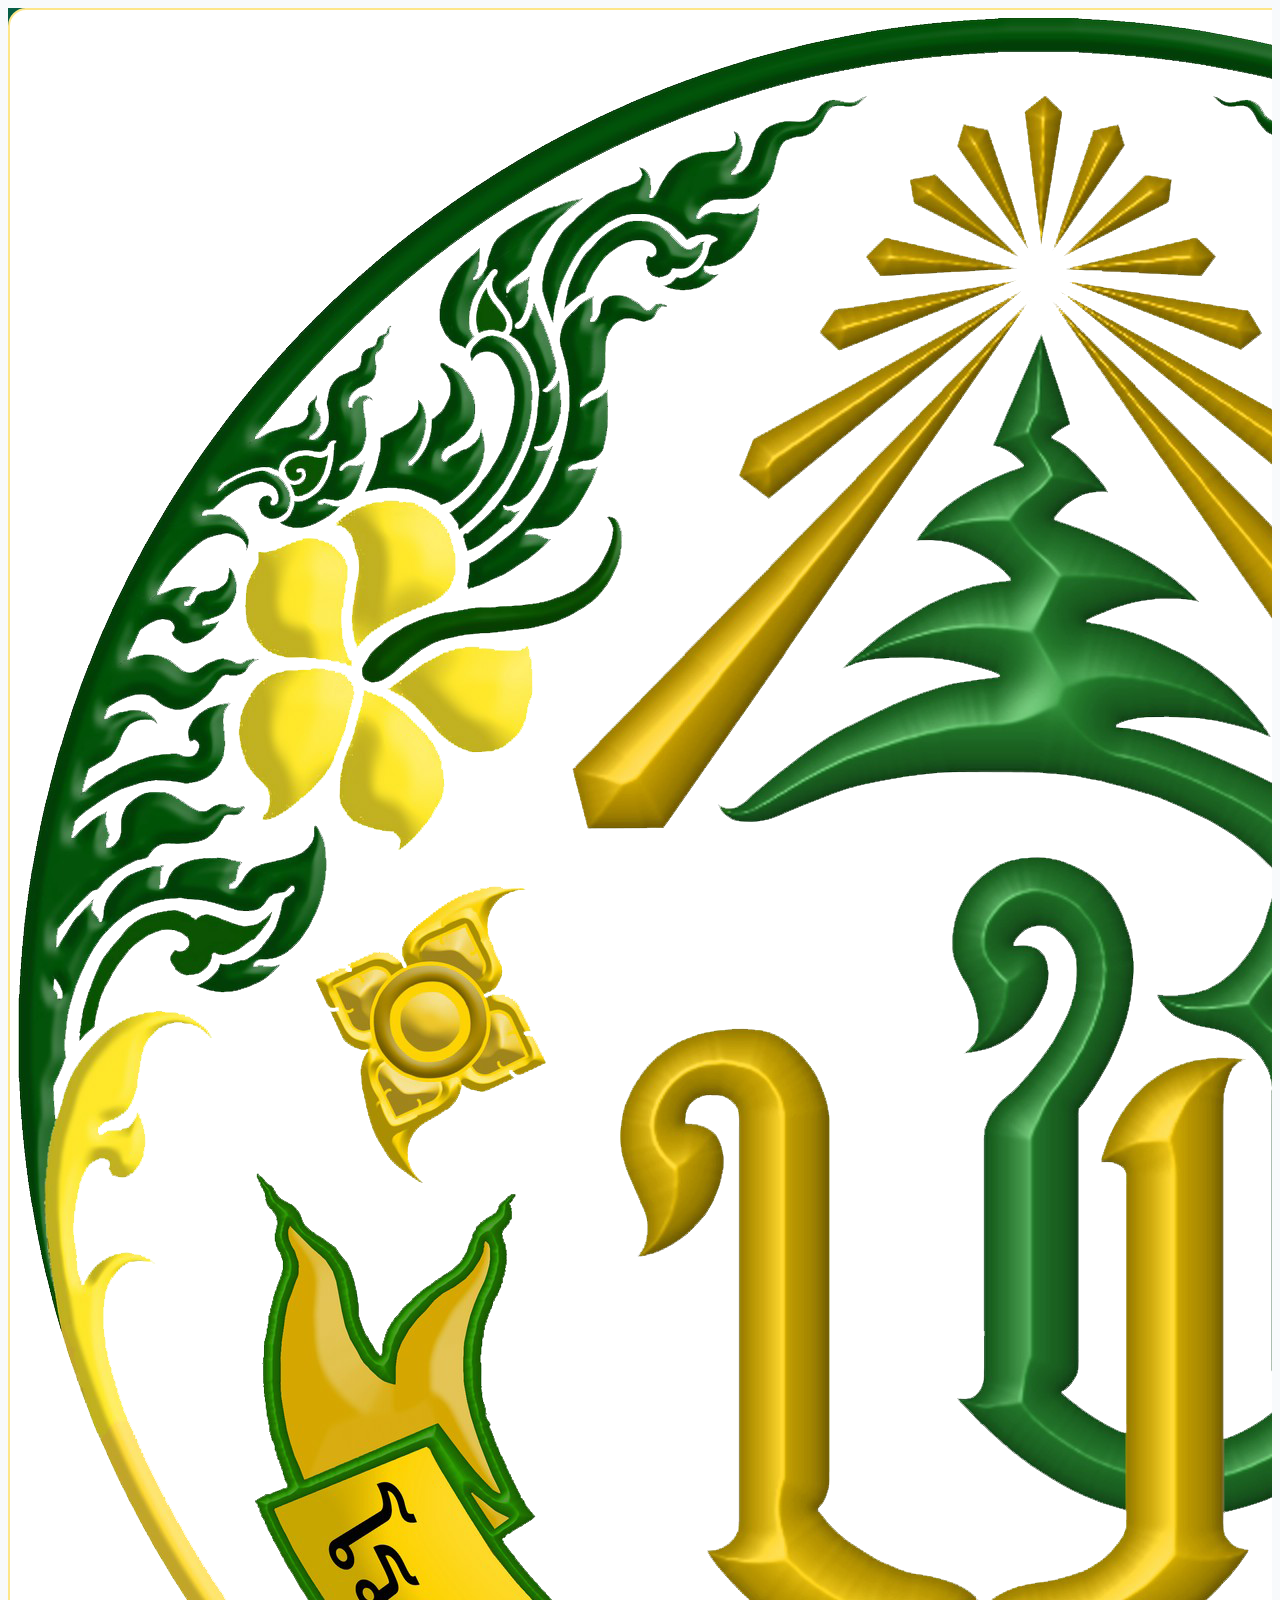
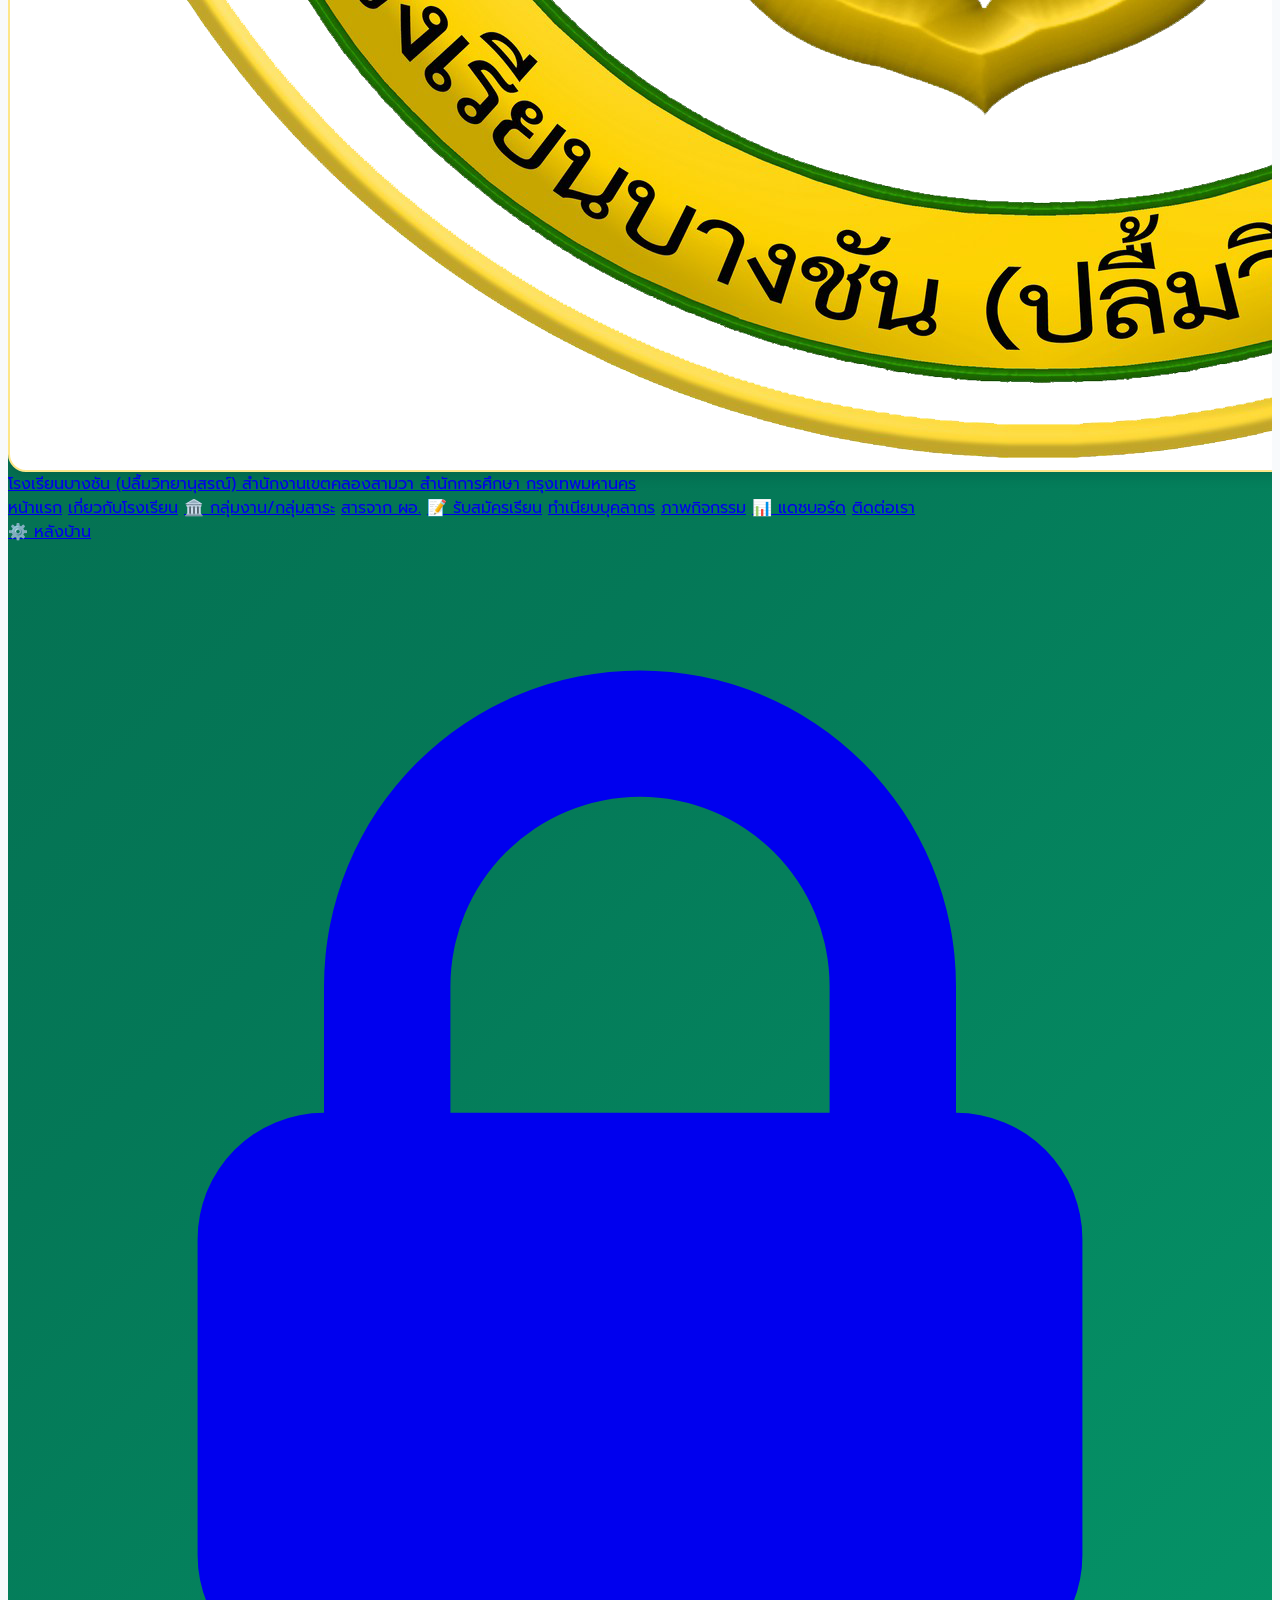
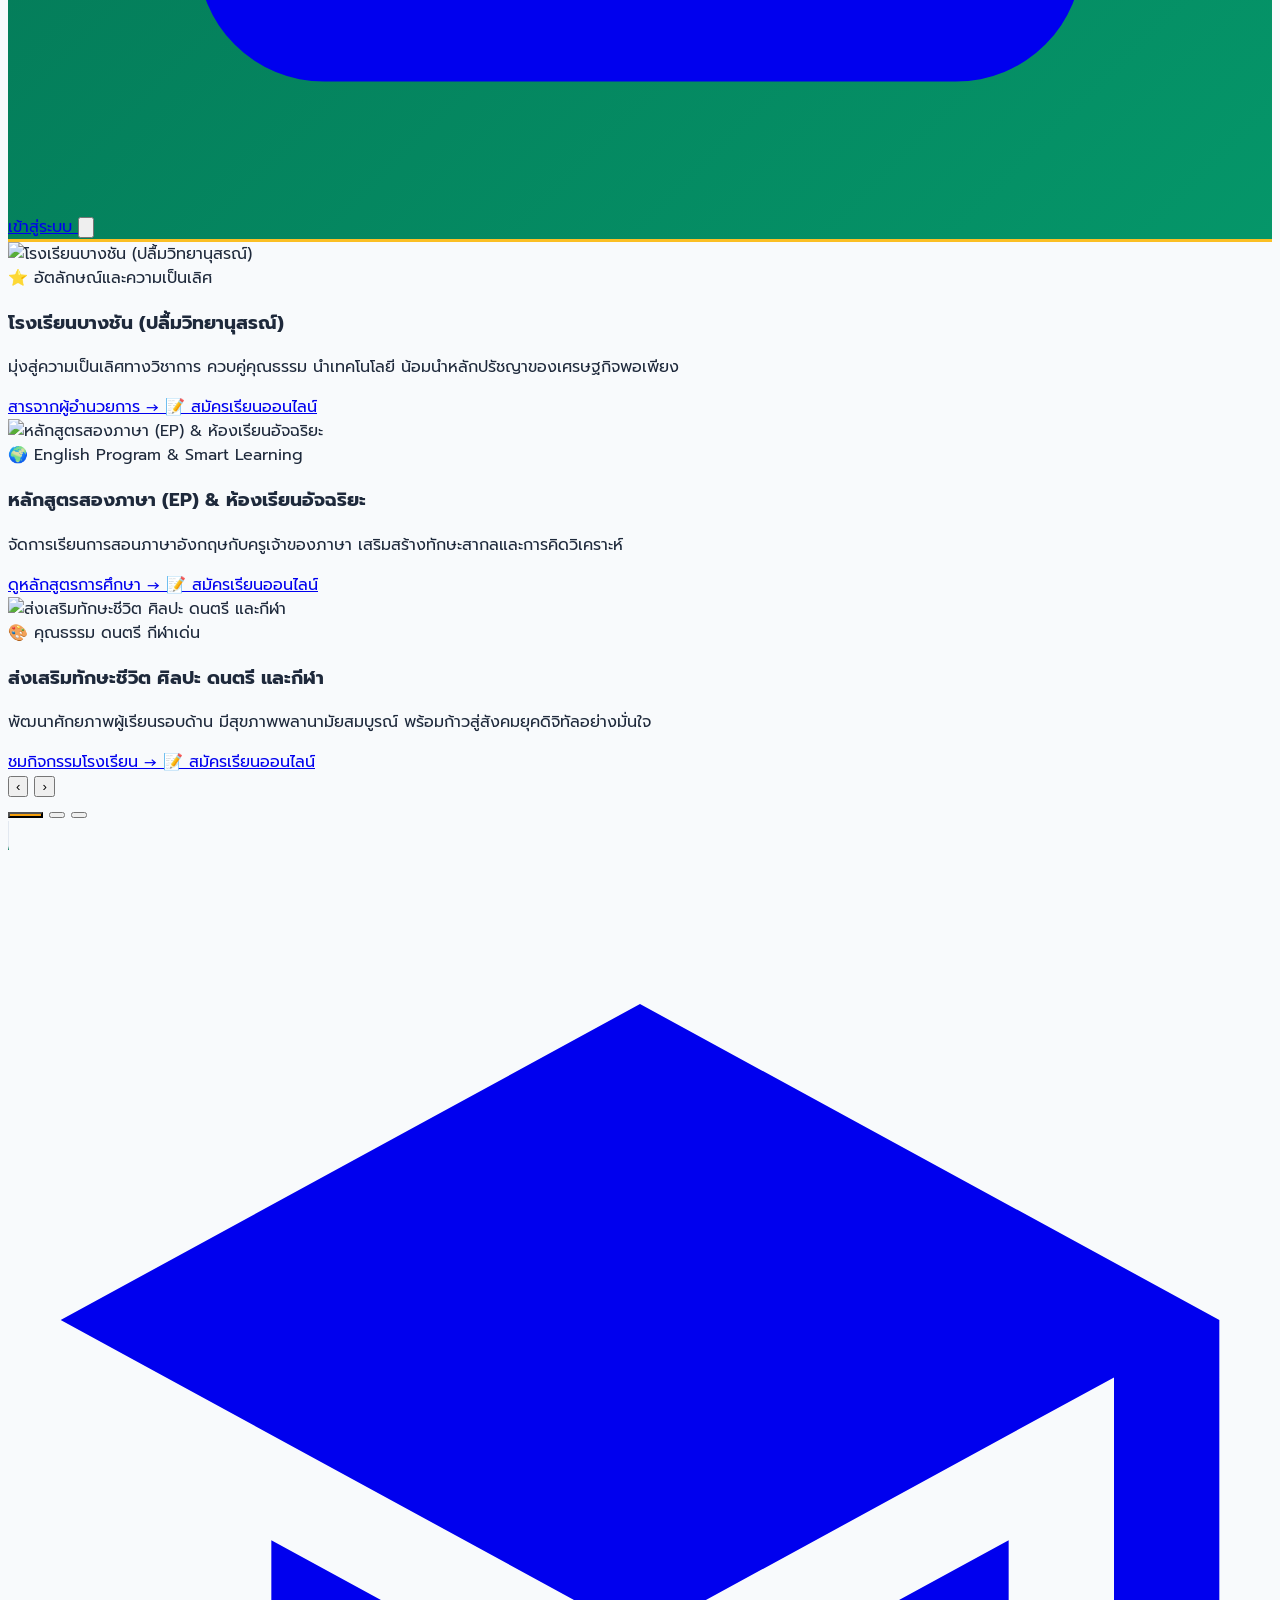
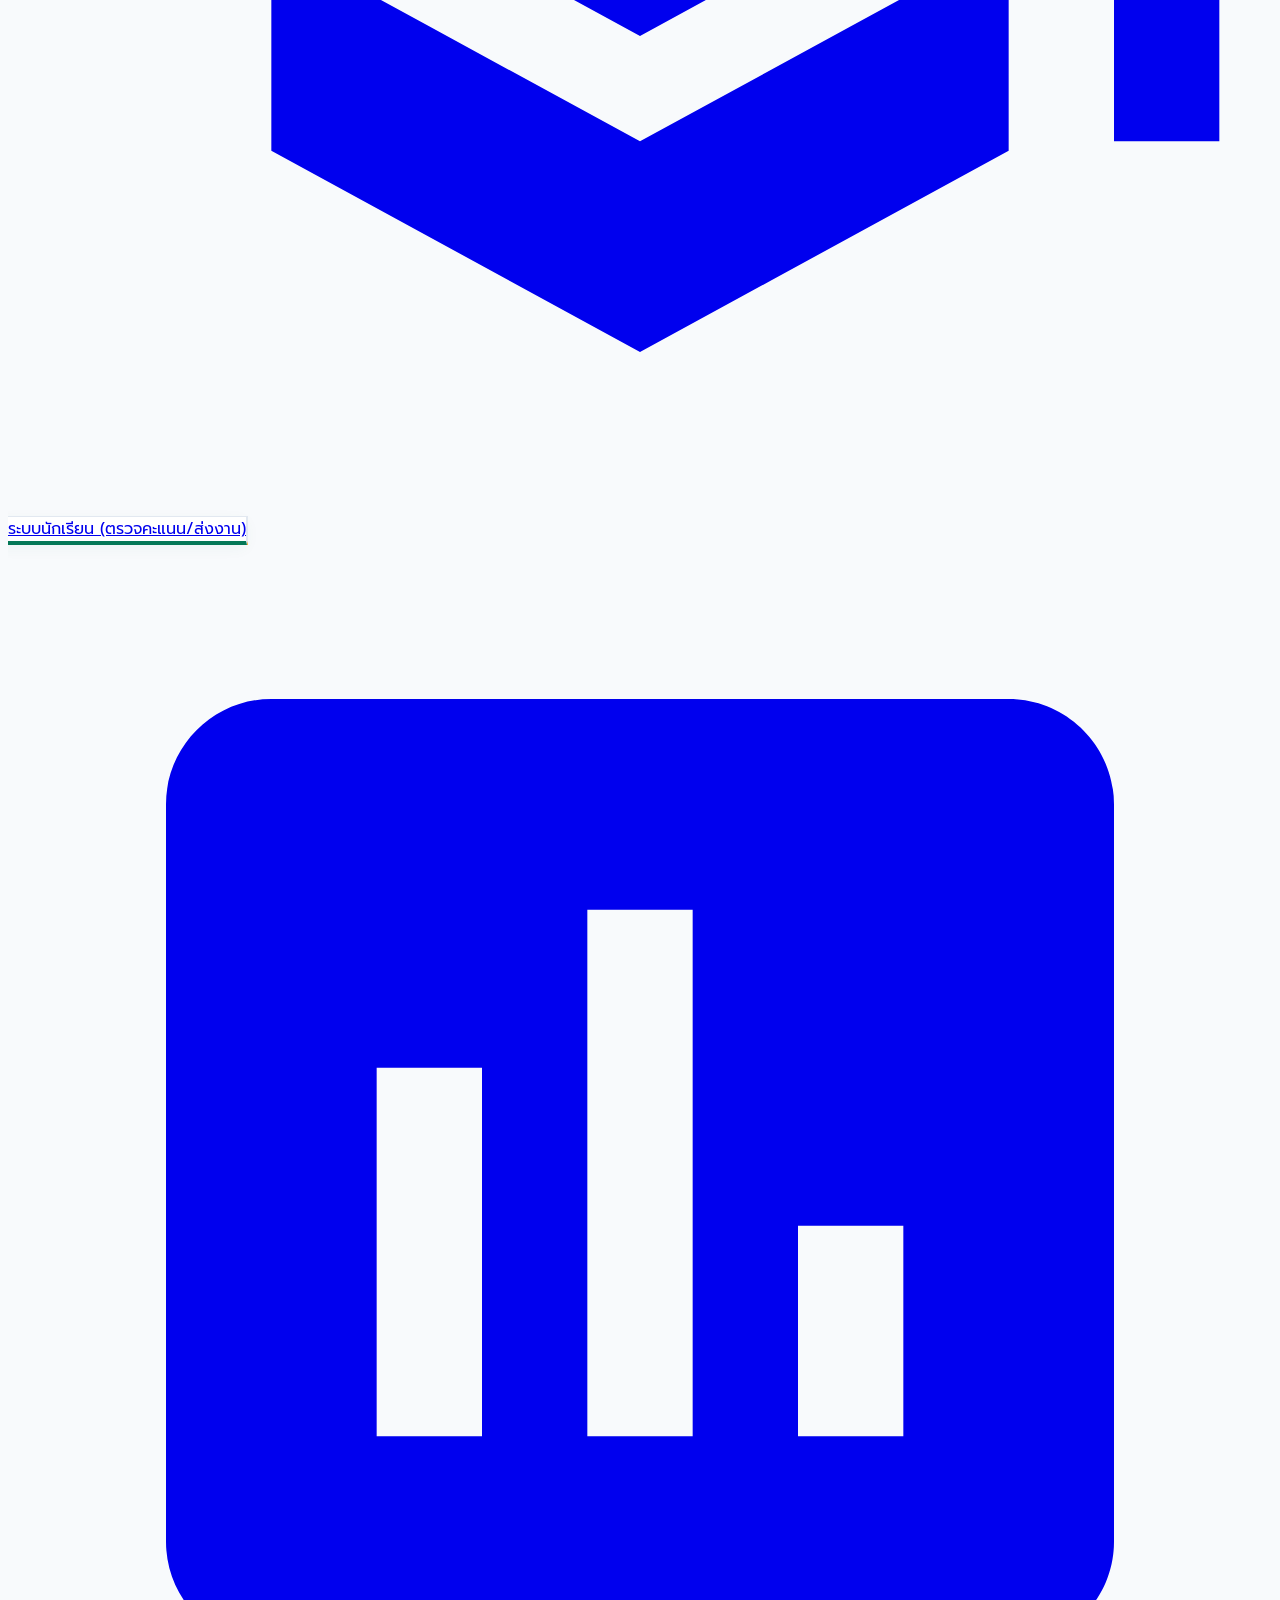
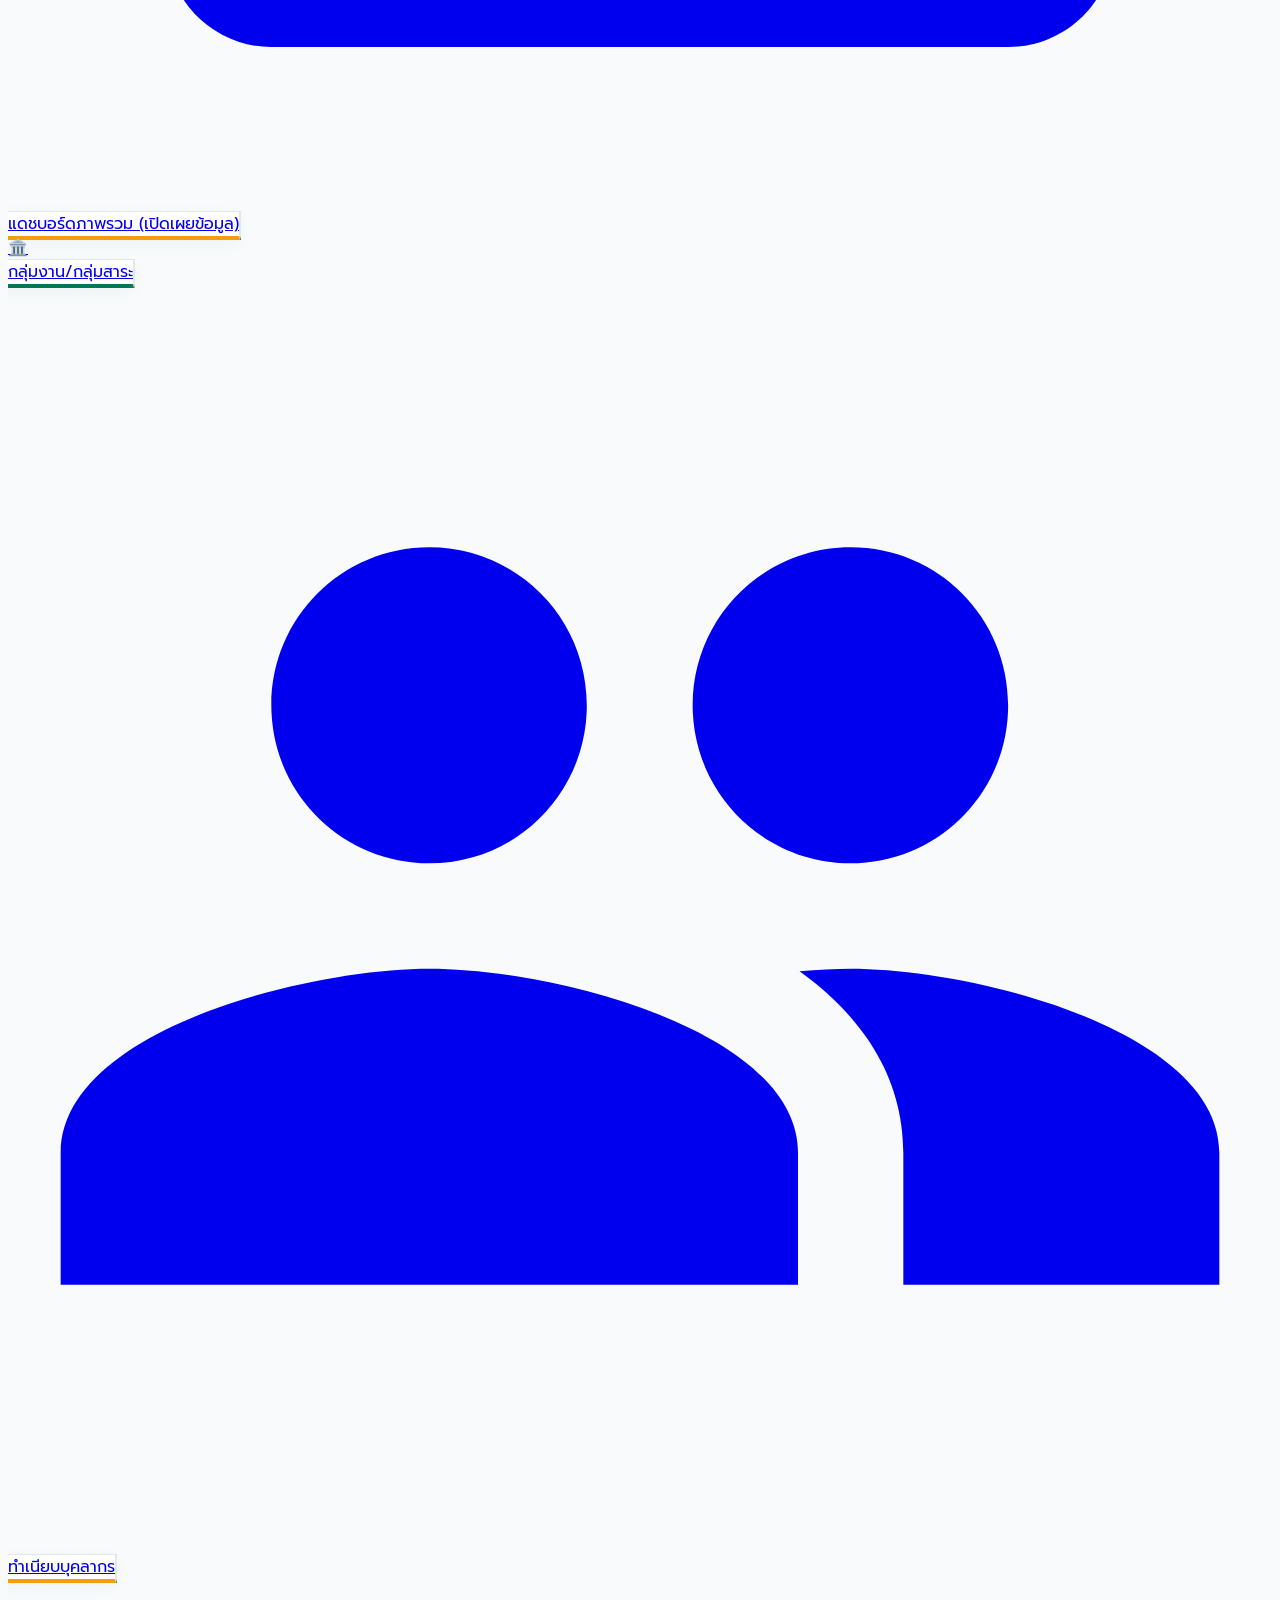
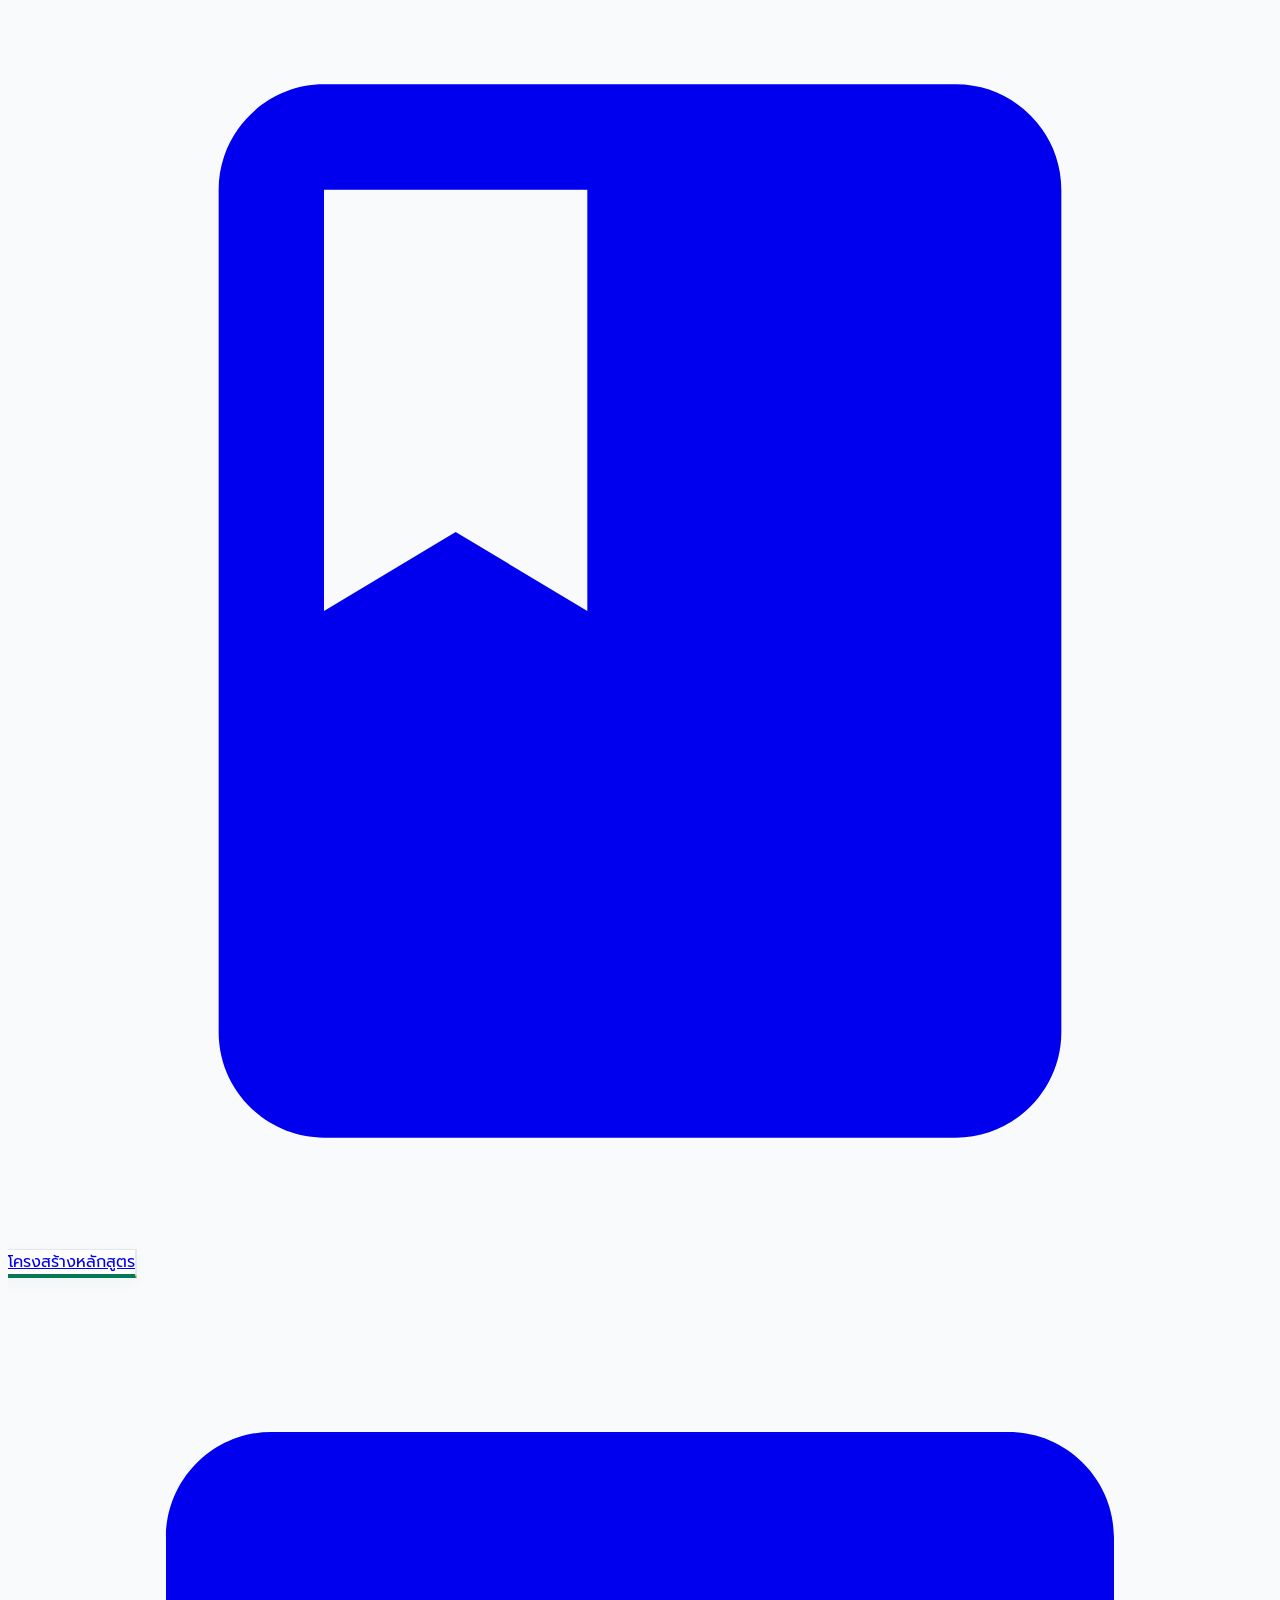
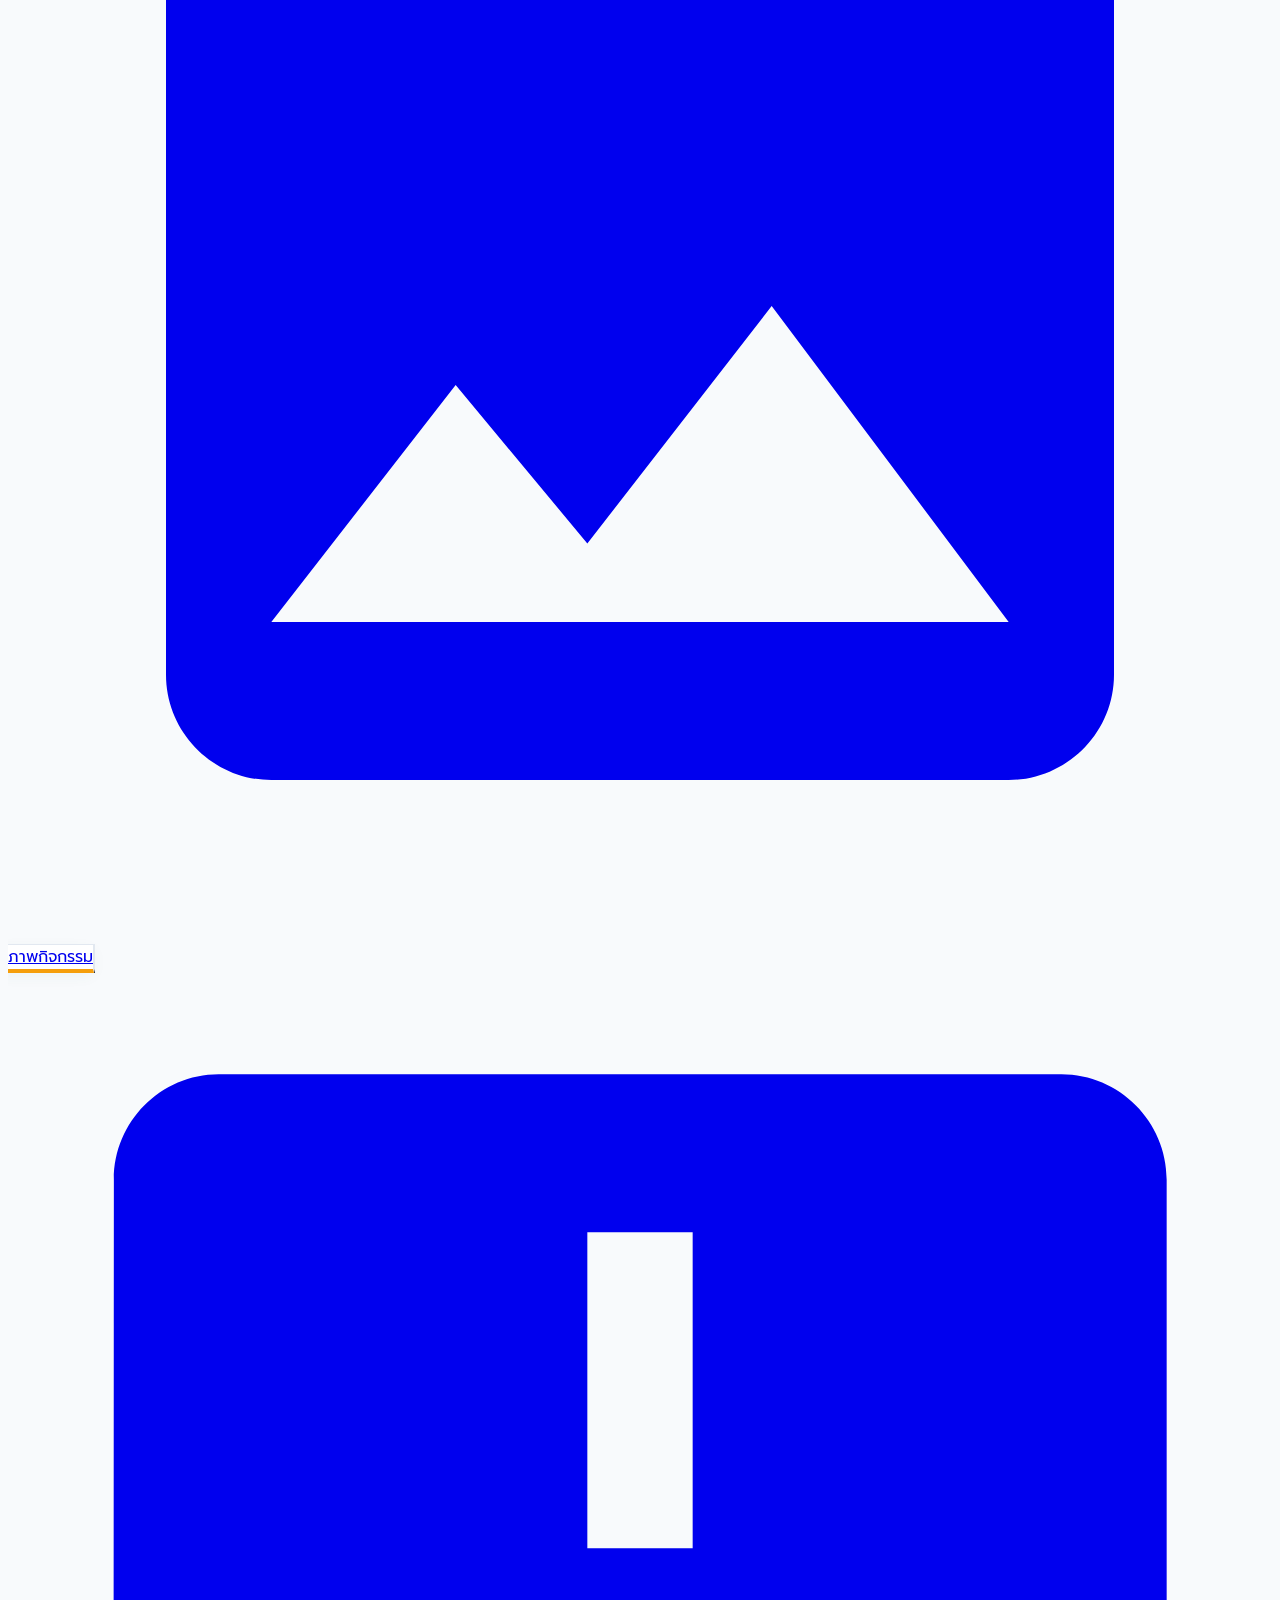
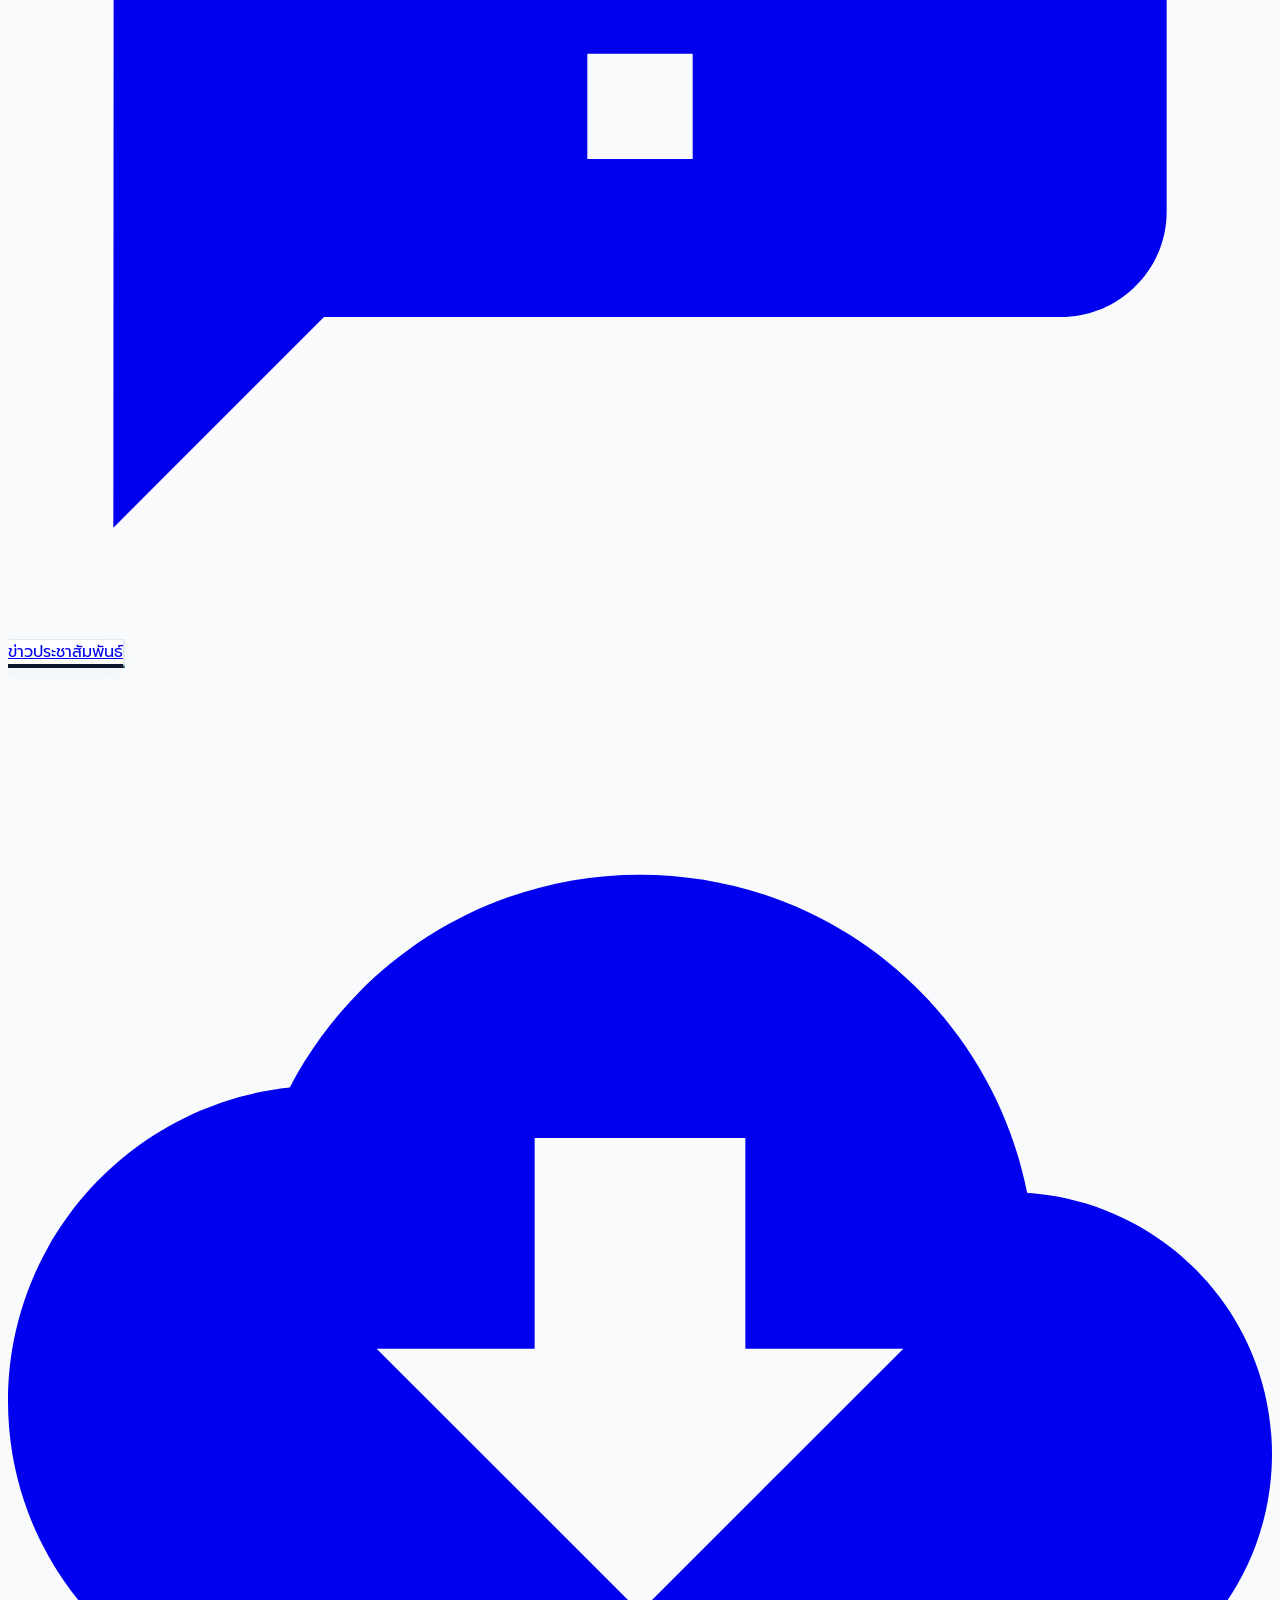
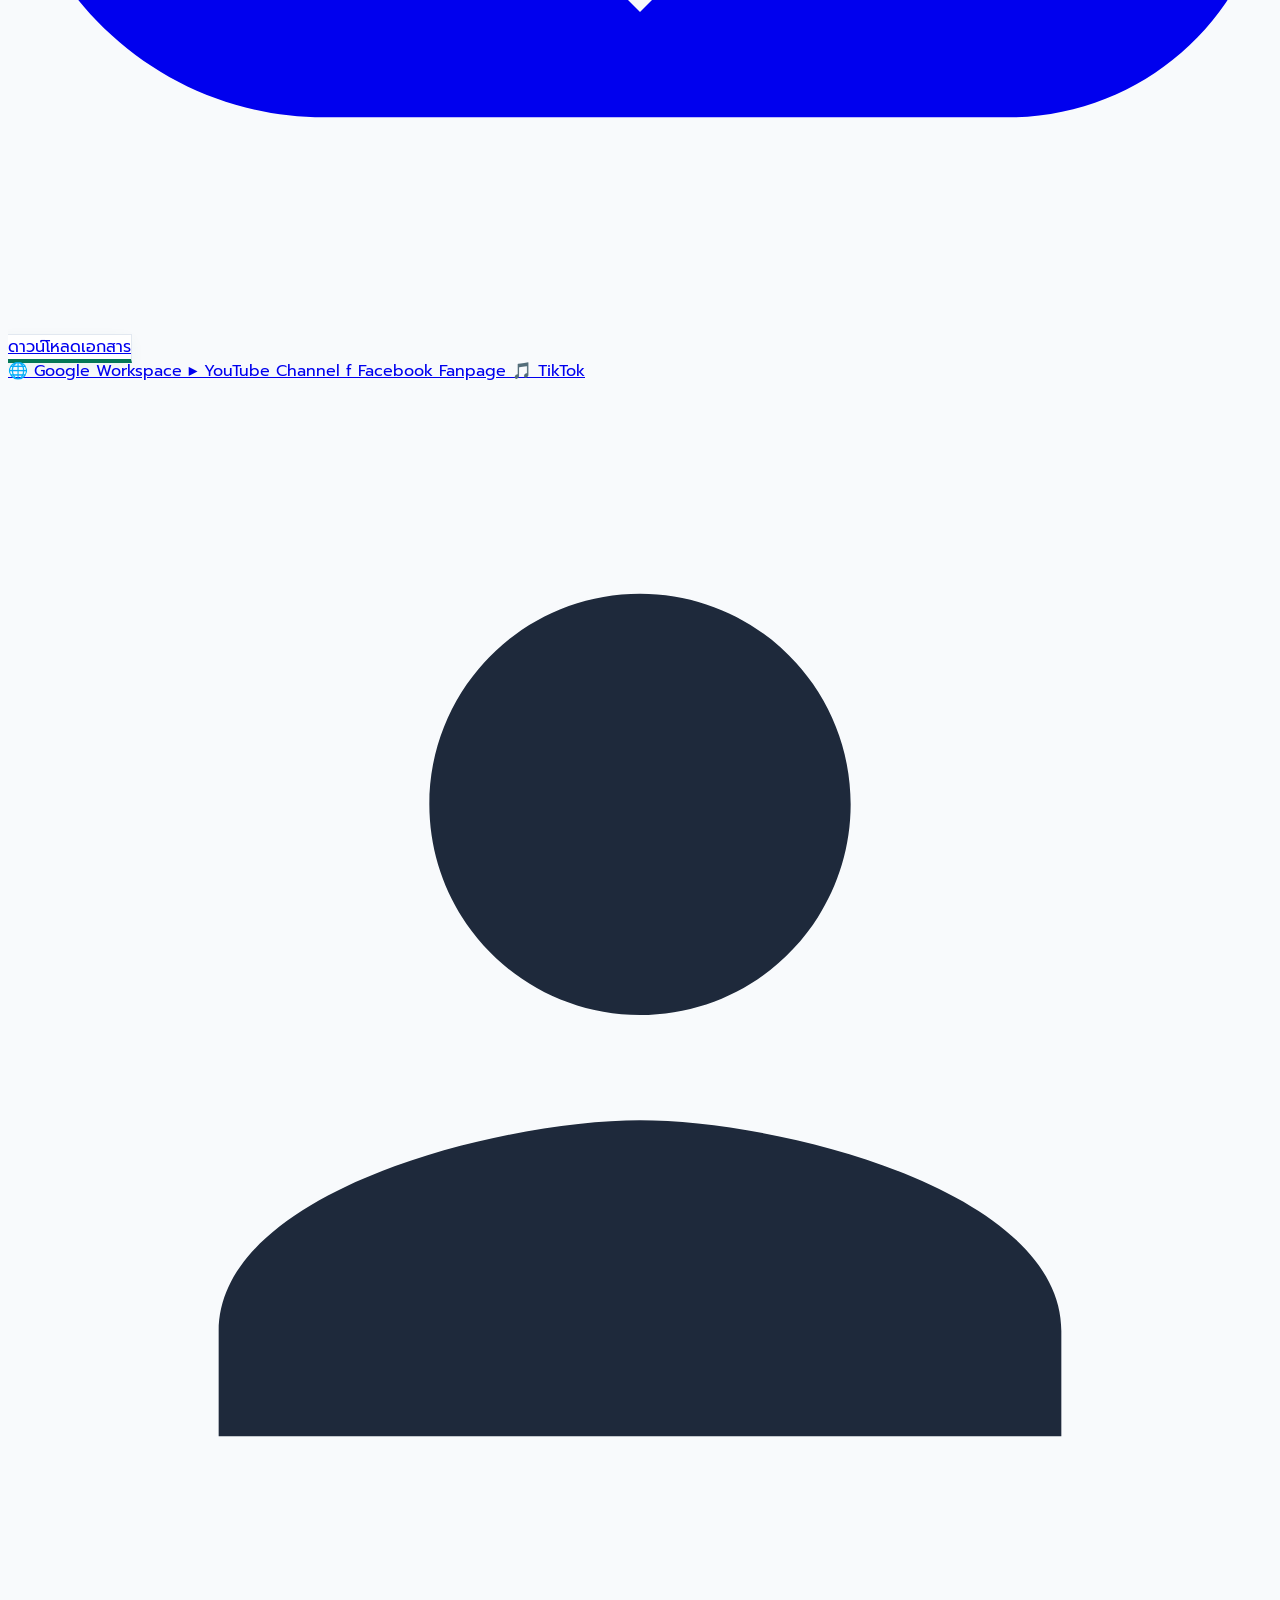
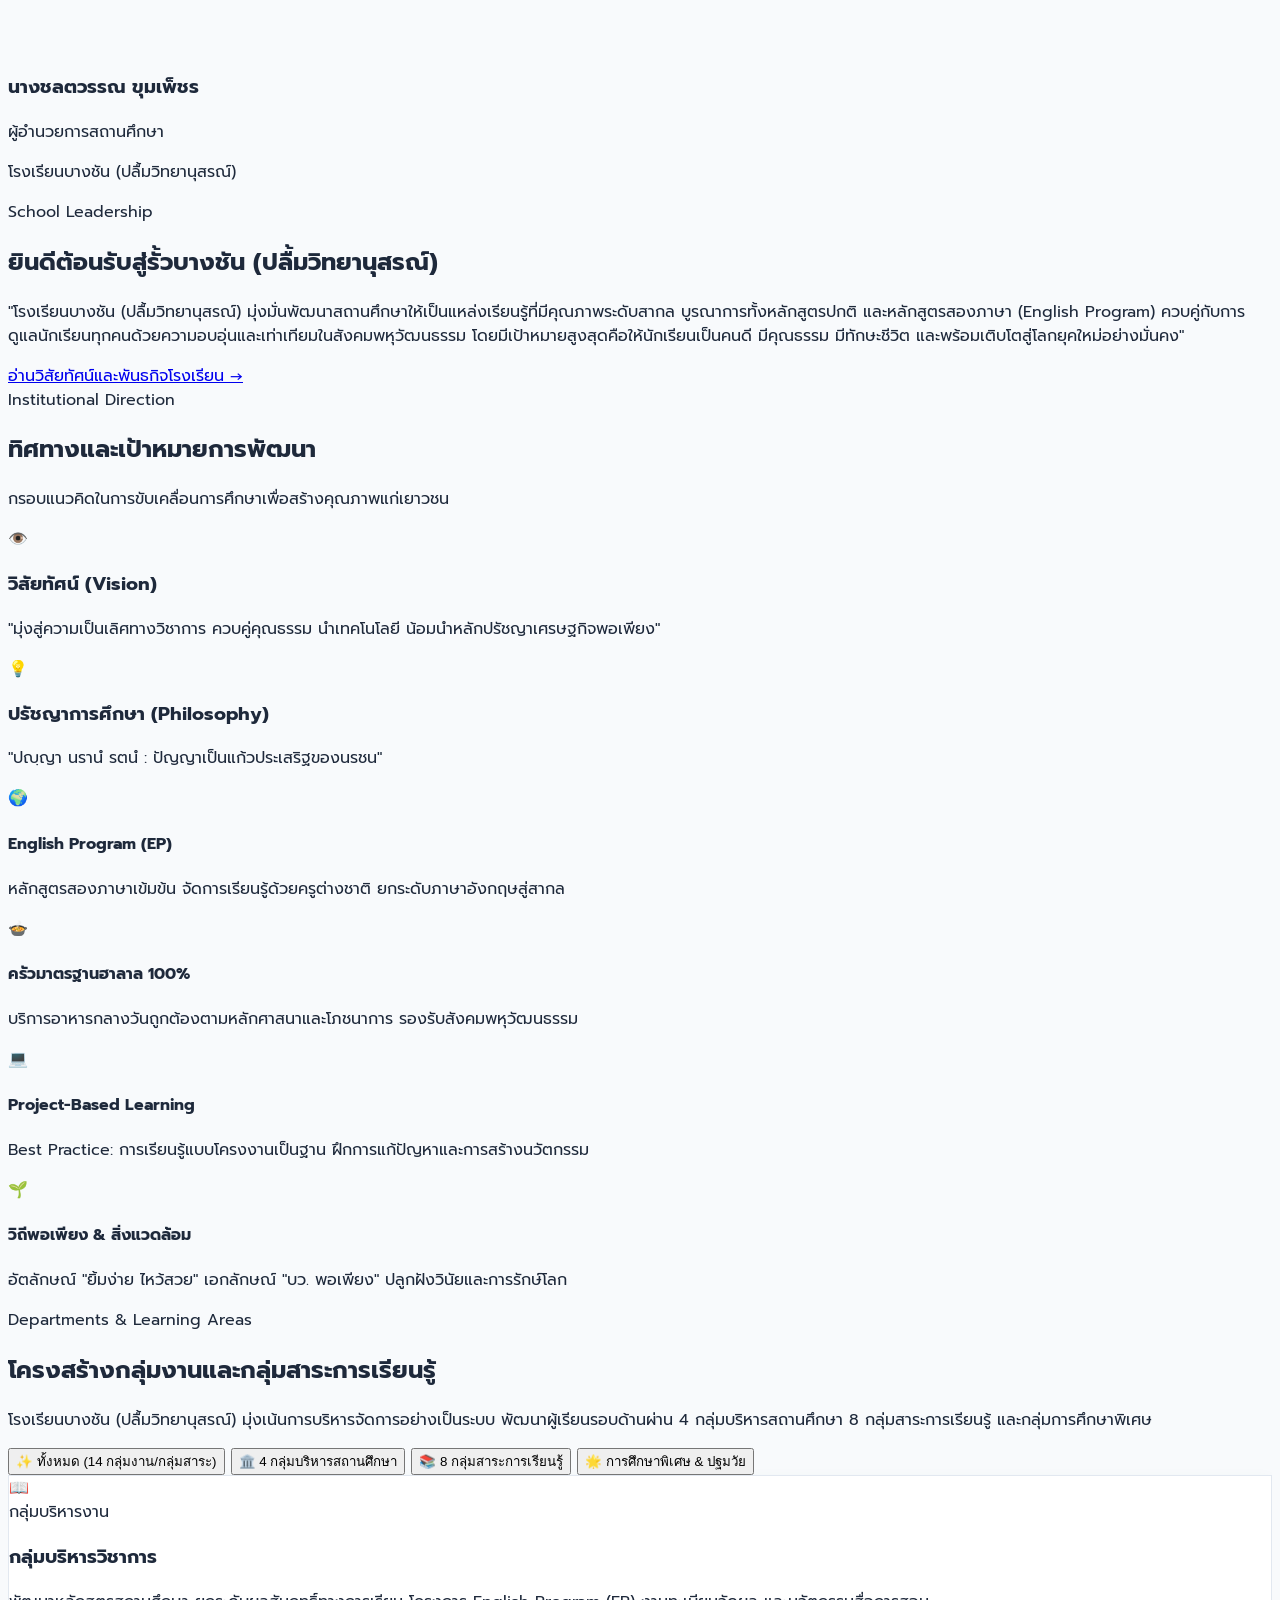
==== commit 73a1349b: "fix: configure new GAS URL, fix escapeHtml crash on index.html, enable multi-news announcements and " ====
--- a/index.html
+++ b/index.html
@@ -32,7 +32,7 @@
   <link rel="preconnect" href="https://fonts.googleapis.com">
   <link rel="preconnect" href="https://fonts.gstatic.com" crossorigin>
   <link href="https://fonts.googleapis.com/css2?family=Prompt:wght@300;400;500;600;700&display=swap" rel="stylesheet">
-  <link rel="stylesheet" href="css/style.css">
+  <link rel="stylesheet" href="css/style.css?v=20261102">
 </head>
 <body class="bg-slate-50 text-slate-900 antialiased min-h-screen font-sans leading-relaxed selection:bg-amber-400 selection:text-slate-950">
 
@@ -186,8 +186,8 @@
   <!-- ============================================================== -->
   <!-- 3. QUICK ACTION BENTO (8 หมวดเมนูด่วนสไตล์ MakeWebEasy) -->
   <!-- ============================================================== -->
-  <section class="relative -mt-10 sm:-mt-14 z-20 pointer-events-none mx-auto max-w-[1536px] px-4 sm:px-8">
-    <div class="grid grid-cols-2 sm:grid-cols-4 lg:grid-cols-8 gap-3 sm:gap-4 pointer-events-auto">
+  <section class="relative mt-6 sm:mt-8 z-20 mx-auto max-w-[1536px] px-4 sm:px-8">
+    <div class="grid grid-cols-2 sm:grid-cols-4 lg:grid-cols-8 gap-3 sm:gap-4">
       
       <a href="pages/student-portal.html" class="mwe-card rounded-2xl p-5 text-center badge-border-green flex flex-col items-center justify-center group">
         <div class="w-12 h-12 rounded-xl bg-emerald-50 text-emerald-700 grid place-items-center mb-2.5 group-hover:scale-110 transition">
@@ -888,10 +888,10 @@
           <h2 class="text-xl sm:text-2xl font-bold text-slate-900 flex items-center gap-2">
             <span>📢</span> ประกาศโรงเรียน
           </h2>
-          <span class="text-xs text-slate-400">แสดง 3 รายการล่าสุด</span>
-        </div>
-
-        <div class="space-y-3">
+          <span id="news-announcements-count" class="text-xs text-slate-400">คลิกที่รายการเพื่ออ่านรายละเอียด</span>
+        </div>
+
+        <div id="news-announcements-list" class="space-y-3">
           <article data-news-id="1" role="button" tabindex="0" class="cursor-pointer group bg-white rounded-2xl p-5 shadow-sm border border-slate-200 hover:border-amber-400 hover:shadow-md transition">
             <div class="flex items-start justify-between gap-3">
               <div>
@@ -947,11 +947,32 @@
             รับสมัครนักเรียนใหม่<br><span class="text-amber-300">ทุกระดับชั้น ประจำปีการศึกษา 2569</span>
           </h2>
           <p class="text-xs sm:text-sm text-emerald-100 font-light leading-relaxed">
-            โรงเรียนบางชัน (ปลื้มวิทยานุสรณ์) เปิดรับสมัครนักเรียนระดับชั้นปฐมวัย (อ.1 - อ.3), ประถมศึกษา (ป.1 - ป.6), มัธยมศึกษา (ม.1 - ม.3) และห้องเรียนพิเศษ English Program (EP) ผู้ปกครองสามารถดาวน์โหลดเอกสารระเบียบการ หรือยื่นใบสมัครออนไลน์ผ่านระบบนี้ได้ทันที
-          </p>
+            โรงเรียนบางชัน (ปลื้มวิทยานุสรณ์) เปิดรับสมัครนักเรียนระดับชั้นปฐมวัย (อ.1 - อ.3), ประถมศึกษา (ป.1 - ป.6), มัธยมศึกษา (ม.1 - ม.3), ห้องเรียนพิเศษ English Program (EP) และงานการศึกษาพิเศษ (ห้องเรียนคู่ขนาน)
+          </p>
+
+          <!-- ตารางกำหนดการสำคัญ: วันยื่นเอกสารตัวจริง & วันรายงานตัว -->
+          <div class="bg-slate-950/60 border border-emerald-500/40 rounded-2xl p-4 space-y-2.5 text-xs">
+            <h4 class="font-bold text-amber-300 flex items-center gap-1.5">
+              <span>📅</span> กำหนดการสำคัญสำหรับผู้สมัครเรียน
+            </h4>
+            <div class="space-y-1.5 text-emerald-50">
+              <div class="flex items-start gap-2">
+                <span class="text-amber-400 font-bold shrink-0">1. ยื่นใบสมัครออนไลน์:</span>
+                <span>วันนี้ – 10 มีนาคม 2569 (ตรวจสอบ/แก้ไขข้อมูลได้ตลอด 24 ชม.)</span>
+              </div>
+              <div class="flex items-start gap-2">
+                <span class="text-amber-400 font-bold shrink-0">2. ยื่นเอกสารตัวจริงที่โรงเรียน:</span>
+                <span>วันที่ 15 – 20 มีนาคม 2569 เวลา 08.30 – 15.30 น. ณ ห้องธุรการ อาคาร 1</span>
+              </div>
+              <div class="flex items-start gap-2">
+                <span class="text-amber-400 font-bold shrink-0">3. วันรายงานตัวและมอบตัว:</span>
+                <span>วันที่ 28 มีนาคม 2569 เวลา 09.00 น. ณ หอประชุมโรงเรียนบางชัน</span>
+              </div>
+            </div>
+          </div>
 
           <!-- ปุ่มดาวน์โหลดระเบียบการ -->
-          <div class="space-y-2.5 pt-2">
+          <div class="space-y-2.5 pt-1">
             <span class="block text-xs font-bold text-amber-300">📥 เอกสารดาวน์โหลดสำหรับผู้ปกครอง:</span>
             <div class="flex flex-col sm:flex-row gap-2.5">
               <a href="assets/logo.png" download="ระเบียบการรับสมัคร_2569.png" class="inline-flex items-center justify-center gap-2 px-4 py-2.5 bg-white text-emerald-900 hover:bg-amber-100 rounded-xl text-xs font-bold transition shadow-sm">
@@ -964,60 +985,186 @@
           </div>
         </div>
 
-        <!-- ฝั่งขวา: ฟอร์มยื่นใบสมัครเรียนออนไลน์ ส่งตรงเข้า Google Drive ผ่าน GAS -->
+        <!-- ฝั่งขวา: ฟอร์มยื่นใบสมัคร & ตรวจสอบ/แก้ไขใบสมัครด้วยเลขบัตรประชาชน 13 หลัก -->
         <div class="lg:col-span-7 bg-white rounded-2xl p-6 sm:p-8 text-slate-800 shadow-lg">
-          <div class="flex items-center justify-between pb-3 border-b border-slate-200 mb-4">
-            <h3 class="text-base font-bold text-slate-900 flex items-center gap-2">
-              <span>✍️</span> ฟอร์มยื่นใบสมัครเรียนออนไลน์
-            </h3>
-            <span class="text-[11px] text-emerald-700 bg-emerald-50 border border-emerald-200 px-2.5 py-0.5 rounded-full font-bold">ฟรี ไม่มีค่าสมัคร</span>
-          </div>
-
-          <form id="online-admission-form" class="space-y-3.5 text-xs">
-            <div>
-              <label class="block font-semibold text-slate-700 mb-1">ระดับชั้นที่ต้องการสมัคร</label>
-              <select id="adm-grade" required class="w-full rounded-xl border border-slate-200 px-3.5 py-2.5 text-xs bg-white font-medium focus:border-emerald-600 focus:outline-none">
-                <option value="ปฐมวัย (อนุบาล 1-3)">ระดับชั้นปฐมวัย (อนุบาล 1 - 3)</option>
-                <option value="ประถมศึกษาปีที่ 1 (ป.1 ปกติ)" selected>ระดับชั้นประถมศึกษาปีที่ 1 (ป.1 ปกติ)</option>
-                <option value="ประถมศึกษาปีที่ 1 (English Program EP)">ระดับชั้นประถมศึกษาปีที่ 1 (English Program - EP)</option>
-                <option value="มัธยมศึกษาปีที่ 1 (ม.1)">ระดับชั้นมัธยมศึกษาปีที่ 1 (ม.1)</option>
-                <option value="ย้ายเข้าเรียนระหว่างปีการศึกษา">ย้ายเข้าเรียนระหว่างปีการศึกษา (ป.2 - ป.6 / ม.2 - ม.3)</option>
-              </select>
-            </div>
-
-            <div class="grid grid-cols-1 sm:grid-cols-2 gap-3">
+          
+          <div id="adm-open-wrapper">
+            <!-- แท็บสลับ: สมัครใหม่ vs ตรวจสอบ/แก้ไขใบสมัคร -->
+            <div class="flex flex-wrap items-center justify-between gap-2 pb-4 border-b border-slate-200 mb-5">
+              <div class="flex gap-2 bg-slate-100 p-1.5 rounded-xl">
+                <button type="button" id="adm-tab-new-btn" class="px-3.5 py-2 rounded-lg text-xs font-bold bg-emerald-800 text-white shadow-sm transition flex items-center gap-1.5">
+                  <span>✍️</span> <span>ยื่นใบสมัครเรียนใหม่</span>
+                </button>
+                <button type="button" id="adm-tab-check-btn" class="px-3.5 py-2 rounded-lg text-xs font-bold text-slate-600 hover:text-slate-900 transition flex items-center gap-1.5">
+                  <span>🔍</span> <span>ตรวจสอบ / แก้ไขใบสมัคร (เลขบัตร 13 หลัก)</span>
+                </button>
+              </div>
+              <span class="text-[11px] text-emerald-700 bg-emerald-50 border border-emerald-200 px-2.5 py-1 rounded-full font-bold">ฟรี ไม่มีค่าสมัคร</span>
+            </div>
+
+            <!-- แท็บ 1: ฟอร์มยื่นใบสมัครเรียนใหม่ -->
+            <form id="online-admission-form" class="space-y-3.5 text-xs">
               <div>
-                <label class="block font-semibold text-slate-700 mb-1">ชื่อ - นามสกุล นักเรียน</label>
-                <input type="text" id="adm-student-name" required placeholder="เช่น ด.ช. พงศกร มั่นคง" class="w-full rounded-xl border border-slate-200 px-3.5 py-2 text-xs focus:border-emerald-600 focus:outline-none">
-              </div>
+                <label class="block font-semibold text-slate-700 mb-1">ระดับชั้นที่ต้องการสมัครเรียน <span class="text-red-500">*</span></label>
+                <select id="adm-grade" required class="w-full rounded-xl border border-slate-200 px-3.5 py-2.5 text-xs bg-white font-semibold text-slate-800 focus:border-emerald-600 focus:outline-none">
+                  <optgroup label="ระดับการศึกษาปฐมวัย (อนุบาล)">
+                    <option value="อนุบาล 1 (อ.1)">ระดับชั้นอนุบาล 1 (อ.1)</option>
+                    <option value="อนุบาล 2 (อ.2)">ระดับชั้นอนุบาล 2 (อ.2)</option>
+                    <option value="อนุบาล 3 (อ.3)">ระดับชั้นอนุบาล 3 (อ.3)</option>
+                  </optgroup>
+                  <optgroup label="ระดับประถมศึกษา (ป.1 - ป.6)">
+                    <option value="ประถมศึกษาปีที่ 1 (หลักสูตรปกติ)" selected>ระดับชั้นประถมศึกษาปีที่ 1 (ป.1 หลักสูตรปกติ)</option>
+                    <option value="ประถมศึกษาปีที่ 1 (English Program - EP)">ระดับชั้นประถมศึกษาปีที่ 1 (ห้องเรียนพิเศษ English Program - EP)</option>
+                    <option value="ประถมศึกษาปีที่ 2 - 6 (ย้ายเข้า)">ระดับชั้นประถมศึกษาปีที่ 2 – 6 (ย้ายเข้าเรียน)</option>
+                  </optgroup>
+                  <optgroup label="ระดับมัธยมศึกษาตอนต้น (ม.1 - ม.3)">
+                    <option value="มัธยมศึกษาปีที่ 1 (ม.1)">ระดับชั้นมัธยมศึกษาปีที่ 1 (ม.1)</option>
+                    <option value="มัธยมศึกษาปีที่ 2 - 3 (ย้ายเข้า)">ระดับชั้นมัธยมศึกษาปีที่ 2 – 3 (ย้ายเข้าเรียน)</option>
+                  </optgroup>
+                  <optgroup label="การศึกษาพิเศษ">
+                    <option value="การศึกษาพิเศษ (ห้องเรียนคู่ขนาน)">งานการศึกษาพิเศษ (ห้องเรียนคู่ขนาน IEP)</option>
+                  </optgroup>
+                </select>
+              </div>
+
+              <div class="grid grid-cols-1 sm:grid-cols-2 gap-3">
+                <div>
+                  <label class="block font-semibold text-slate-700 mb-1">ชื่อ - นามสกุล นักเรียน <span class="text-red-500">*</span></label>
+                  <input type="text" id="adm-student-name" required placeholder="เช่น ด.ช. พงศกร มั่นคง" class="w-full rounded-xl border border-slate-200 px-3.5 py-2 text-xs focus:border-emerald-600 focus:outline-none">
+                </div>
+                <div>
+                  <label class="block font-semibold text-slate-700 mb-1">เลขประจำตัวประชาชนนักเรียน (13 หลัก) <span class="text-red-500">*</span></label>
+                  <input type="text" id="adm-citizen-id" required maxlength="13" pattern="\d{13}" placeholder="กรอกตัวเลข 13 หลัก (ใช้ตรวจสอบ/แก้ไขภายหลัง)" class="w-full rounded-xl border border-slate-200 px-3.5 py-2 text-xs focus:border-emerald-600 focus:outline-none font-mono">
+                </div>
+              </div>
+
+              <div class="grid grid-cols-1 sm:grid-cols-2 gap-3">
+                <div>
+                  <label class="block font-semibold text-slate-700 mb-1">ชื่อ - นามสกุล ผู้ปกครอง <span class="text-red-500">*</span></label>
+                  <input type="text" id="adm-parent-name" required placeholder="เช่น นายสมศักดิ์ มั่นคง" class="w-full rounded-xl border border-slate-200 px-3.5 py-2 text-xs focus:border-emerald-600 focus:outline-none">
+                </div>
+                <div>
+                  <label class="block font-semibold text-slate-700 mb-1">เบอร์โทรศัพท์ติดต่อผู้ปกครอง <span class="text-red-500">*</span></label>
+                  <input type="tel" id="adm-phone" required placeholder="เช่น 081-234-5678" class="w-full rounded-xl border border-slate-200 px-3.5 py-2 text-xs focus:border-emerald-600 focus:outline-none">
+                </div>
+              </div>
+
               <div>
-                <label class="block font-semibold text-slate-700 mb-1">เลขประจำตัวประชาชน 13 หลัก</label>
-                <input type="text" id="adm-citizen-id" required maxlength="13" placeholder="เลข 13 หลัก" class="w-full rounded-xl border border-slate-200 px-3.5 py-2 text-xs focus:border-emerald-600 focus:outline-none font-mono">
-              </div>
-            </div>
-
-            <div class="grid grid-cols-1 sm:grid-cols-2 gap-3">
+                <label class="block font-semibold text-slate-700 mb-1">ที่อยู่ปัจจุบัน / โรงเรียนเดิม (สามารถแก้ไขเพิ่มเติมภายหลังได้)</label>
+                <input type="text" id="adm-address" placeholder="เช่น 99/1 แขวงบางชัน เขตคลองสามวา กทม. 10510" class="w-full rounded-xl border border-slate-200 px-3.5 py-2 text-xs focus:border-emerald-600 focus:outline-none">
+              </div>
+
               <div>
-                <label class="block font-semibold text-slate-700 mb-1">ชื่อ - นามสกุล ผู้ปกครอง</label>
-                <input type="text" id="adm-parent-name" required placeholder="เช่น นายสมศักดิ์ มั่นคง" class="w-full rounded-xl border border-slate-200 px-3.5 py-2 text-xs focus:border-emerald-600 focus:outline-none">
-              </div>
-              <div>
-                <label class="block font-semibold text-slate-700 mb-1">เบอร์โทรศัพท์ติดต่อผู้ปกครอง</label>
-                <input type="tel" id="adm-phone" required placeholder="เช่น 081-234-5678" class="w-full rounded-xl border border-slate-200 px-3.5 py-2 text-xs focus:border-emerald-600 focus:outline-none">
-              </div>
-            </div>
-
-            <div>
-              <label class="block font-semibold text-slate-700 mb-1">แนบไฟล์หลักฐาน (สูติบัตร หรือ สำเนาทะเบียนบ้าน)</label>
-              <input type="file" id="adm-file" accept="image/*,application/pdf" required class="w-full text-xs text-slate-500 file:mr-3 file:py-1.5 file:px-3 file:rounded-xl file:border-0 file:text-xs file:font-semibold file:bg-emerald-50 file:text-emerald-800 hover:file:bg-emerald-100">
-              <span class="text-[10px] text-slate-400 mt-1 block">ไฟล์จะถูกส่งไปเก็บยัง Google Drive ของโรงเรียนอย่างปลอดภัย</span>
-            </div>
-
-            <button type="submit" id="adm-submit-btn" class="w-full py-3 bg-emerald-800 hover:bg-emerald-700 text-white font-bold rounded-xl shadow transition flex items-center justify-center gap-2">
-              <span id="adm-btn-text">ส่งใบสมัครเรียนออนไลน์</span>
-              <svg id="adm-spinner" class="hidden animate-spin h-4 w-4 text-white" fill="none" viewBox="0 0 24 24"><circle class="opacity-25" cx="12" cy="12" r="10" stroke="currentColor" stroke-width="4"></circle><path class="opacity-75" fill="currentColor" d="M4 12a8 8 0 018-8v4a4 4 0 00-4 4H4z"></path></svg>
-            </button>
-          </form>
+                <label class="block font-semibold text-slate-700 mb-1">แนบไฟล์หลักฐานเบื้องต้น (สูติบัตร / ทะเบียนบ้าน / ปพ.1 - ไม่บังคับ)</label>
+                <input type="file" id="adm-file" accept="image/*,application/pdf" class="w-full text-xs text-slate-500 file:mr-3 file:py-1.5 file:px-3 file:rounded-xl file:border-0 file:text-xs file:font-semibold file:bg-emerald-50 file:text-emerald-800 hover:file:bg-emerald-100">
+                <span class="text-[10px] text-slate-400 mt-1 block">สามารถแนบไฟล์ตอนนี้ หรือนำเอกสารตัวจริงมายื่นที่โรงเรียนในวันที่ 15 – 20 มี.ค. 2569 ได้ครับ</span>
+              </div>
+
+              <button type="submit" id="adm-submit-btn" class="w-full py-3 bg-emerald-800 hover:bg-emerald-700 text-white font-bold rounded-xl shadow transition flex items-center justify-center gap-2">
+                <span id="adm-btn-text">✅ บันทึกและส่งใบสมัครเรียนออนไลน์</span>
+                <svg id="adm-spinner" class="hidden animate-spin h-4 w-4 text-white" fill="none" viewBox="0 0 24 24"><circle class="opacity-25" cx="12" cy="12" r="10" stroke="currentColor" stroke-width="4"></circle><path class="opacity-75" fill="currentColor" d="M4 12a8 8 0 018-8v4a4 4 0 00-4 4H4z"></path></svg>
+              </button>
+            </form>
+
+            <!-- แท็บ 2: ค้นหา ตรวจสอบ แก้ไข และยืนยันใบสมัครจากเลขบัตรประชาชน 13 หลัก -->
+            <div id="adm-check-panel" class="hidden space-y-4 text-xs">
+              <div class="bg-slate-50 p-4 rounded-2xl border border-slate-200 space-y-3">
+                <label class="block font-bold text-slate-800">🔍 กรอกเลขประจำตัวประชาชนนักเรียน 13 หลัก เพื่อตรวจสอบหรือแก้ไขใบสมัคร:</label>
+                <div class="flex flex-col sm:flex-row gap-2">
+                  <input type="text" id="adm-lookup-nid" maxlength="13" placeholder="กรอกเลขบัตรประชาชน 13 หลัก เช่น 1100401234567" class="flex-1 rounded-xl border border-slate-300 px-3.5 py-2.5 text-xs font-mono focus:border-emerald-600 focus:outline-none bg-white">
+                  <button type="button" id="adm-lookup-btn" class="px-5 py-2.5 bg-emerald-800 hover:bg-emerald-700 text-white font-bold rounded-xl transition shadow-sm shrink-0">
+                    🔍 ค้นหาใบสมัคร
+                  </button>
+                </div>
+                <div class="flex items-center justify-between text-[11px] text-slate-500">
+                  <span>ต้องการทดสอบระบบค้นหา? กดปุ่มเติมเลขตัวอย่างได้ทันที:</span>
+                  <button type="button" id="adm-sample-nid-btn" class="text-emerald-700 font-bold hover:underline">⚡ ทดลองใช้เลขตัวอย่าง (1100401234567)</button>
+                </div>
+              </div>
+
+              <!-- กล่องแสดงผล/แก้ไขใบสมัครเมื่อค้นพบ -->
+              <div id="adm-edit-box" class="hidden bg-emerald-50/50 border-2 border-emerald-600 rounded-2xl p-5 space-y-4">
+                <div class="flex flex-wrap items-center justify-between gap-2 pb-3 border-b border-emerald-200">
+                  <div>
+                    <span id="adm-found-code" class="text-[11px] font-mono font-bold text-emerald-800 bg-emerald-100 px-2.5 py-0.5 rounded-full">รหัสใบสมัคร: BCS-69-1001</span>
+                    <h4 class="font-bold text-slate-900 text-sm mt-1">ข้อมูลใบสมัครเรียน (สามารถแก้ไขและกดยืนยันได้)</h4>
+                  </div>
+                  <span id="adm-found-status-badge" class="px-3 py-1 rounded-full text-xs font-bold bg-amber-100 text-amber-800 border border-amber-300">
+                    ⏳ รอยืนยันสิทธิ์
+                  </span>
+                </div>
+
+                <div class="grid grid-cols-1 sm:grid-cols-2 gap-3">
+                  <div class="sm:col-span-2">
+                    <label class="block font-semibold text-slate-700 mb-1">ระดับชั้นที่สมัครเรียน</label>
+                    <select id="edit-adm-grade" class="w-full rounded-xl border border-slate-200 px-3 py-2 text-xs bg-white font-semibold">
+                      <option value="อนุบาล 1 (อ.1)">ระดับชั้นอนุบาล 1 (อ.1)</option>
+                      <option value="อนุบาล 2 (อ.2)">ระดับชั้นอนุบาล 2 (อ.2)</option>
+                      <option value="อนุบาล 3 (อ.3)">ระดับชั้นอนุบาล 3 (อ.3)</option>
+                      <option value="ประถมศึกษาปีที่ 1 (หลักสูตรปกติ)">ระดับชั้นประถมศึกษาปีที่ 1 (ป.1 หลักสูตรปกติ)</option>
+                      <option value="ประถมศึกษาปีที่ 1 (English Program - EP)">ระดับชั้นประถมศึกษาปีที่ 1 (ห้องเรียนพิเศษ English Program - EP)</option>
+                      <option value="ประถมศึกษาปีที่ 2 - 6 (ย้ายเข้า)">ระดับชั้นประถมศึกษาปีที่ 2 – 6 (ย้ายเข้าเรียน)</option>
+                      <option value="มัธยมศึกษาปีที่ 1 (ม.1)">ระดับชั้นมัธยมศึกษาปีที่ 1 (ม.1)</option>
+                      <option value="มัธยมศึกษาปีที่ 2 - 3 (ย้ายเข้า)">ระดับชั้นมัธยมศึกษาปีที่ 2 – 3 (ย้ายเข้าเรียน)</option>
+                      <option value="การศึกษาพิเศษ (ห้องเรียนคู่ขนาน)">งานการศึกษาพิเศษ (ห้องเรียนคู่ขนาน IEP)</option>
+                    </select>
+                  </div>
+                  <div>
+                    <label class="block font-semibold text-slate-700 mb-1">ชื่อ - นามสกุล นักเรียน</label>
+                    <input type="text" id="edit-adm-name" class="w-full rounded-xl border border-slate-200 px-3 py-2 text-xs bg-white">
+                  </div>
+                  <div>
+                    <label class="block font-semibold text-slate-700 mb-1">เลขประจำตัวประชาชน 13 หลัก</label>
+                    <input type="text" id="edit-adm-nid" disabled class="w-full rounded-xl border border-slate-200 px-3 py-2 text-xs bg-slate-100 font-mono text-slate-500">
+                  </div>
+                  <div>
+                    <label class="block font-semibold text-slate-700 mb-1">ชื่อ - นามสกุล ผู้ปกครอง</label>
+                    <input type="text" id="edit-adm-parent" class="w-full rounded-xl border border-slate-200 px-3 py-2 text-xs bg-white">
+                  </div>
+                  <div>
+                    <label class="block font-semibold text-slate-700 mb-1">เบอร์โทรศัพท์ผู้ปกครอง</label>
+                    <input type="tel" id="edit-adm-phone" class="w-full rounded-xl border border-slate-200 px-3 py-2 text-xs bg-white">
+                  </div>
+                  <div class="sm:col-span-2">
+                    <label class="block font-semibold text-slate-700 mb-1">ที่อยู่ปัจจุบัน / ข้อมูลเพิ่มเติม</label>
+                    <input type="text" id="edit-adm-address" class="w-full rounded-xl border border-slate-200 px-3 py-2 text-xs bg-white">
+                  </div>
+                </div>
+
+                <!-- แจ้งวันที่ต้องยื่นเอกสารตัวจริงและวันรายงานตัว -->
+                <div class="bg-white rounded-xl p-3.5 border border-emerald-200 space-y-1 text-[11px]">
+                  <div class="font-bold text-emerald-900">📌 กำหนดการยื่นเอกสารตัวจริงและรายงานตัวของคุณ:</div>
+                  <div class="text-slate-700">• <b>วันยื่นเอกสารตัวจริงที่โรงเรียน:</b> 15 – 20 มีนาคม 2569 (08.30 – 15.30 น. ห้องธุรการ อาคาร 1)</div>
+                  <div class="text-slate-700">• <b>วันรายงานตัวและมอบตัวนักเรียน:</b> 28 มีนาคม 2569 (09.00 น. หอประชุมโรงเรียนบางชัน)</div>
+                </div>
+
+                <div class="flex flex-wrap gap-2 pt-1">
+                  <button type="button" id="save-edit-adm-btn" class="flex-1 py-2.5 bg-slate-800 hover:bg-slate-700 text-white font-bold rounded-xl transition shadow-sm">
+                    💾 บันทึกการแก้ไขข้อมูล
+                  </button>
+                  <button type="button" id="confirm-adm-btn" class="flex-1 py-2.5 bg-emerald-700 hover:bg-emerald-600 text-white font-bold rounded-xl transition shadow-sm">
+                    ✅ ยืนยันการสมัครเรียน
+                  </button>
+                </div>
+              </div>
+            </div>
+
+            <!-- กล่องใบเสร็จ/ใบยืนยันการสมัครหลังส่งสำเร็จ -->
+            <div id="adm-receipt-box" class="hidden mt-4 bg-emerald-900 text-white rounded-2xl p-6 border-2 border-amber-400 space-y-3 text-xs">
+              <div class="flex items-center justify-between border-b border-emerald-700 pb-3">
+                <span class="font-black text-amber-300 text-sm">🎉 บันทึกใบสมัครเรียนออนไลน์เรียบร้อยแล้ว</span>
+                <span id="receipt-code" class="bg-amber-400 text-slate-950 font-mono font-bold px-2.5 py-0.5 rounded-full text-[11px]">BCS-69-XXXX</span>
+              </div>
+              <div id="receipt-details" class="space-y-1 text-emerald-50"></div>
+              <div class="bg-slate-950/60 p-3.5 rounded-xl border border-amber-400/40 space-y-1 text-[11px]">
+                <div class="font-bold text-amber-300">📅 ขั้นตอนต่อไป (กรุณานำเอกสารตัวจริงมายื่นที่โรงเรียน):</div>
+                <div>1. <b>ยื่นเอกสารตัวจริง (สูติบัตร/ทะเบียนบ้าน/ปพ.1):</b> วันที่ 15 – 20 มีนาคม 2569 ณ ห้องธุรการ อาคาร 1</div>
+                <div>2. <b>วันรายงานตัวและมอบตัวนักเรียน:</b> วันที่ 28 มีนาคม 2569 เวลา 09.00 น. ณ หอประชุมโรงเรียนบางชัน</div>
+                <div class="text-amber-200 pt-1">* ท่านสามารถใช้เลขบัตรประชาชน 13 หลัก เข้ามาตรวจสอบหรือแก้ไขข้อมูลได้ตลอดเวลาในแท็บ "ตรวจสอบ/แก้ไขใบสมัคร"</div>
+              </div>
+            </div>
+          </div>
+
         </div>
 
       </div>
@@ -1216,11 +1363,46 @@
     </div>
   </aside>
 
+  <!-- ============================================================== -->
+  <!-- DEPARTMENT DETAIL MODAL (รายละเอียดกลุ่มงาน/กลุ่มสาระการเรียนรู้) -->
+  <!-- ============================================================== -->
+  <div id="dept-detail-modal" class="modal-backdrop fixed inset-0 z-50 bg-black/60 backdrop-blur-sm grid place-items-center p-4">
+    <div class="modal-box bg-white w-full max-w-lg rounded-3xl shadow-2xl overflow-hidden relative border border-slate-200">
+      <div class="flex items-center justify-between px-6 py-4 bg-slate-900 text-white border-b-2 border-amber-400">
+        <div class="flex items-center gap-2.5">
+          <span id="dept-modal-icon" class="text-2xl">🏛️</span>
+          <div>
+            <span id="dept-modal-badge" class="inline-block bg-amber-400 text-slate-950 text-[10px] font-black uppercase px-2 py-0.5 rounded-full">กลุ่มบริหาร/กลุ่มสาระ</span>
+            <h3 id="dept-modal-title" class="font-bold text-base text-white mt-0.5"></h3>
+          </div>
+        </div>
+        <button id="dept-modal-close" type="button" aria-label="ปิดหน้าต่าง" class="text-slate-400 hover:text-white text-2xl font-light leading-none p-1">
+          &times;
+        </button>
+      </div>
+      <div class="p-6 sm:p-8 space-y-4 text-slate-700">
+        <p id="dept-modal-desc" class="text-sm leading-relaxed text-slate-600"></p>
+        <div class="bg-emerald-50/70 border border-emerald-200 rounded-2xl p-4 space-y-2">
+          <div class="text-xs font-bold text-emerald-900">📌 ภารกิจหลักและจุดเน้นสำคัญ:</div>
+          <div id="dept-modal-highlights" class="space-y-1.5 text-xs text-slate-700"></div>
+        </div>
+        <div class="pt-3 border-t border-slate-100 flex flex-wrap items-center justify-between gap-2">
+          <a href="#staff-section" id="dept-modal-staff-btn" class="inline-flex items-center gap-1.5 px-4 py-2.5 bg-emerald-800 hover:bg-emerald-700 text-white text-xs font-bold rounded-xl shadow-sm transition">
+            <span>👥</span> <span>ดูทำเนียบผู้บริหารและคณะครู</span>
+          </a>
+          <button type="button" id="dept-modal-close-btn" class="px-4 py-2.5 bg-slate-100 hover:bg-slate-200 text-slate-700 text-xs font-bold rounded-xl transition">
+            ปิดหน้าต่าง
+          </button>
+        </div>
+      </div>
+    </div>
+  </div>
+
   <!-- Core Scripts -->
   <script src="https://cdn.jsdelivr.net/npm/@supabase/supabase-js@2"></script>
-  <script src="js/supabase-client.js"></script>
-  <script src="js/staff-data.js"></script>
-  <script src="js/main.js"></script>
-  <script src="js/session.js"></script>
+  <script src="js/supabase-client.js?v=20261102"></script>
+  <script src="js/staff-data.js?v=20261102"></script>
+  <script src="js/main.js?v=20261102"></script>
+  <script src="js/session.js?v=20261102"></script>
 </body>
 </html>
--- a/css/style.css
+++ b/css/style.css
@@ -76,17 +76,26 @@
 .carousel-dot { transition: width 0.3s ease, background-color 0.3s ease; }
 .carousel-dot.active { width: 2.2rem; background-color: #f59e0b; }
 
+/* Mobile Menu */
+.mobile-menu {
+  display: none;
+}
+.mobile-menu.open {
+  display: block;
+}
+
 /* Modal & Popups */
 .modal-backdrop {
   opacity: 0;
   visibility: hidden;
   pointer-events: none;
-  transition: opacity 0.3s ease, visibility 0.3s ease;
+  transition: opacity 0.25s ease, visibility 0.25s ease;
 }
 .modal-backdrop.open {
-  opacity: 1;
-  visibility: visible;
-  pointer-events: auto;
+  opacity: 1 !important;
+  visibility: visible !important;
+  pointer-events: auto !important;
+  display: grid !important;
 }
 .modal-box {
   transform: scale(0.92) translateY(12px);
